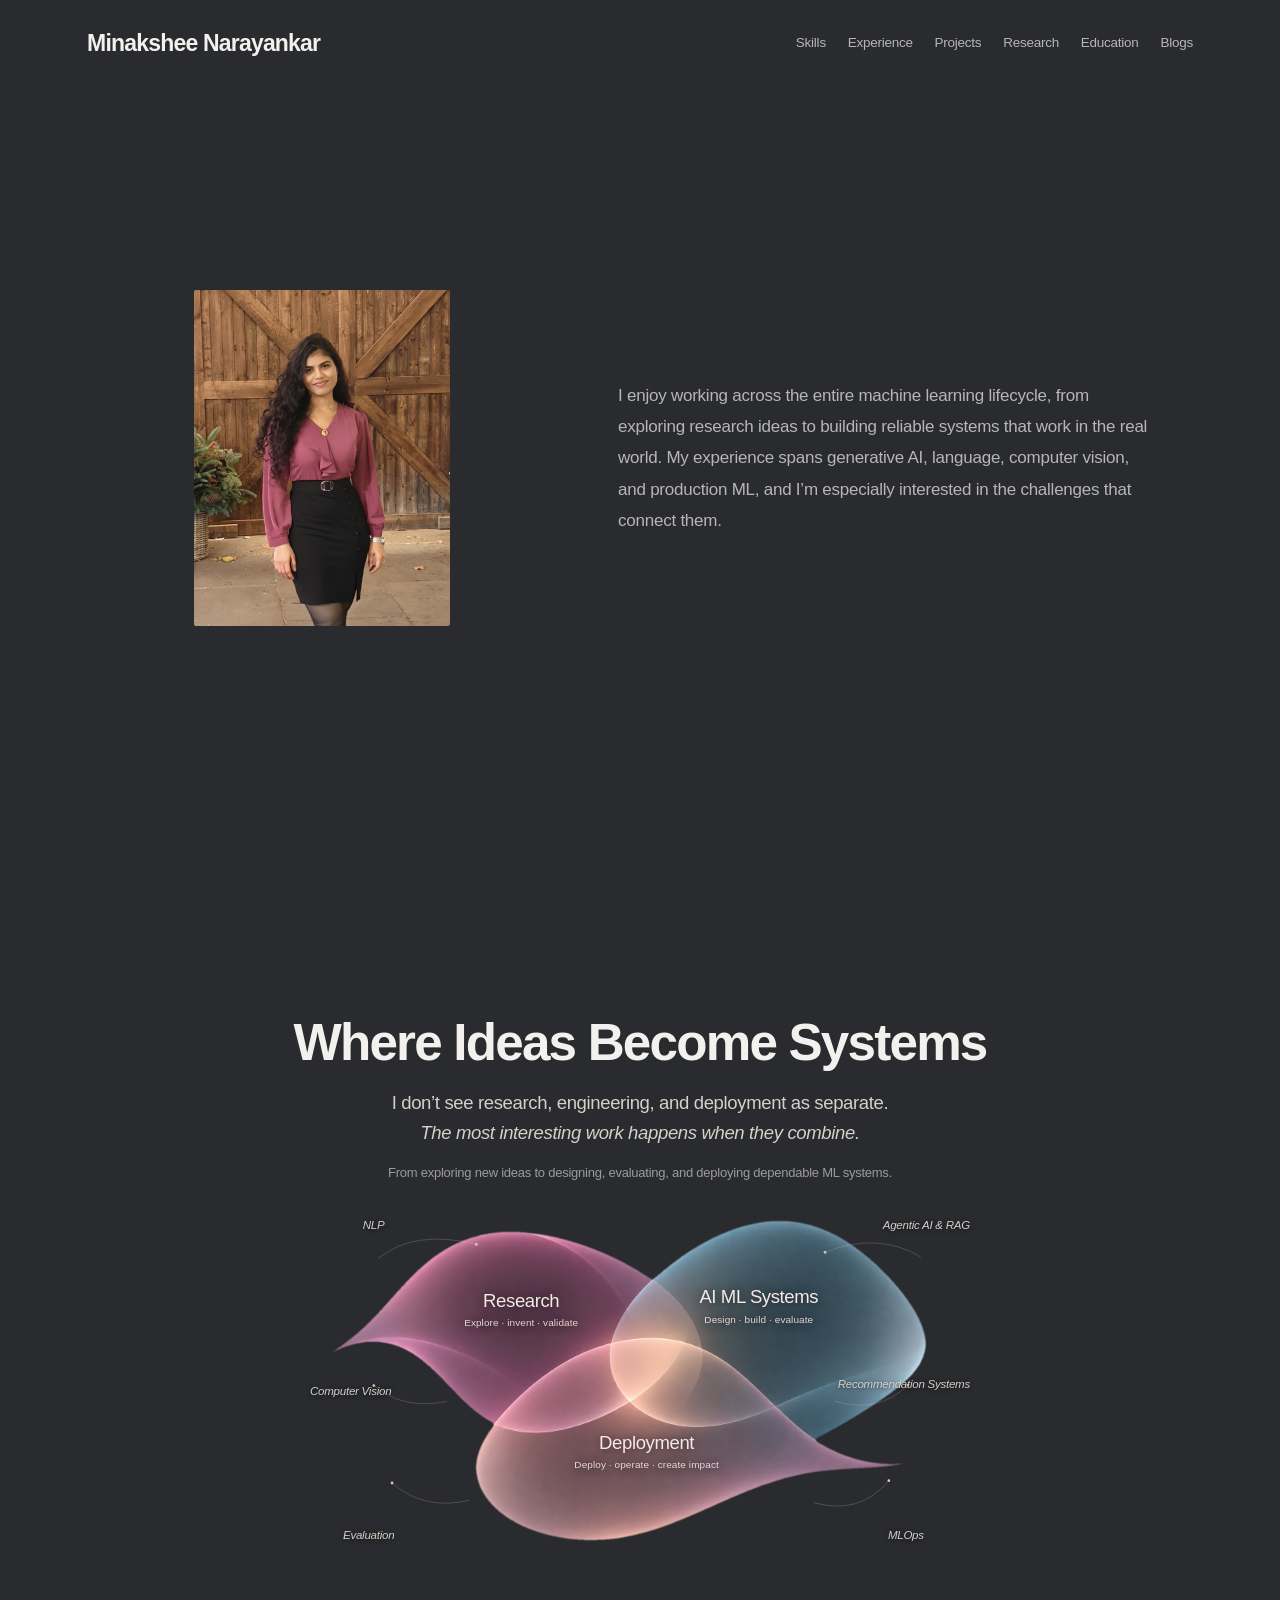
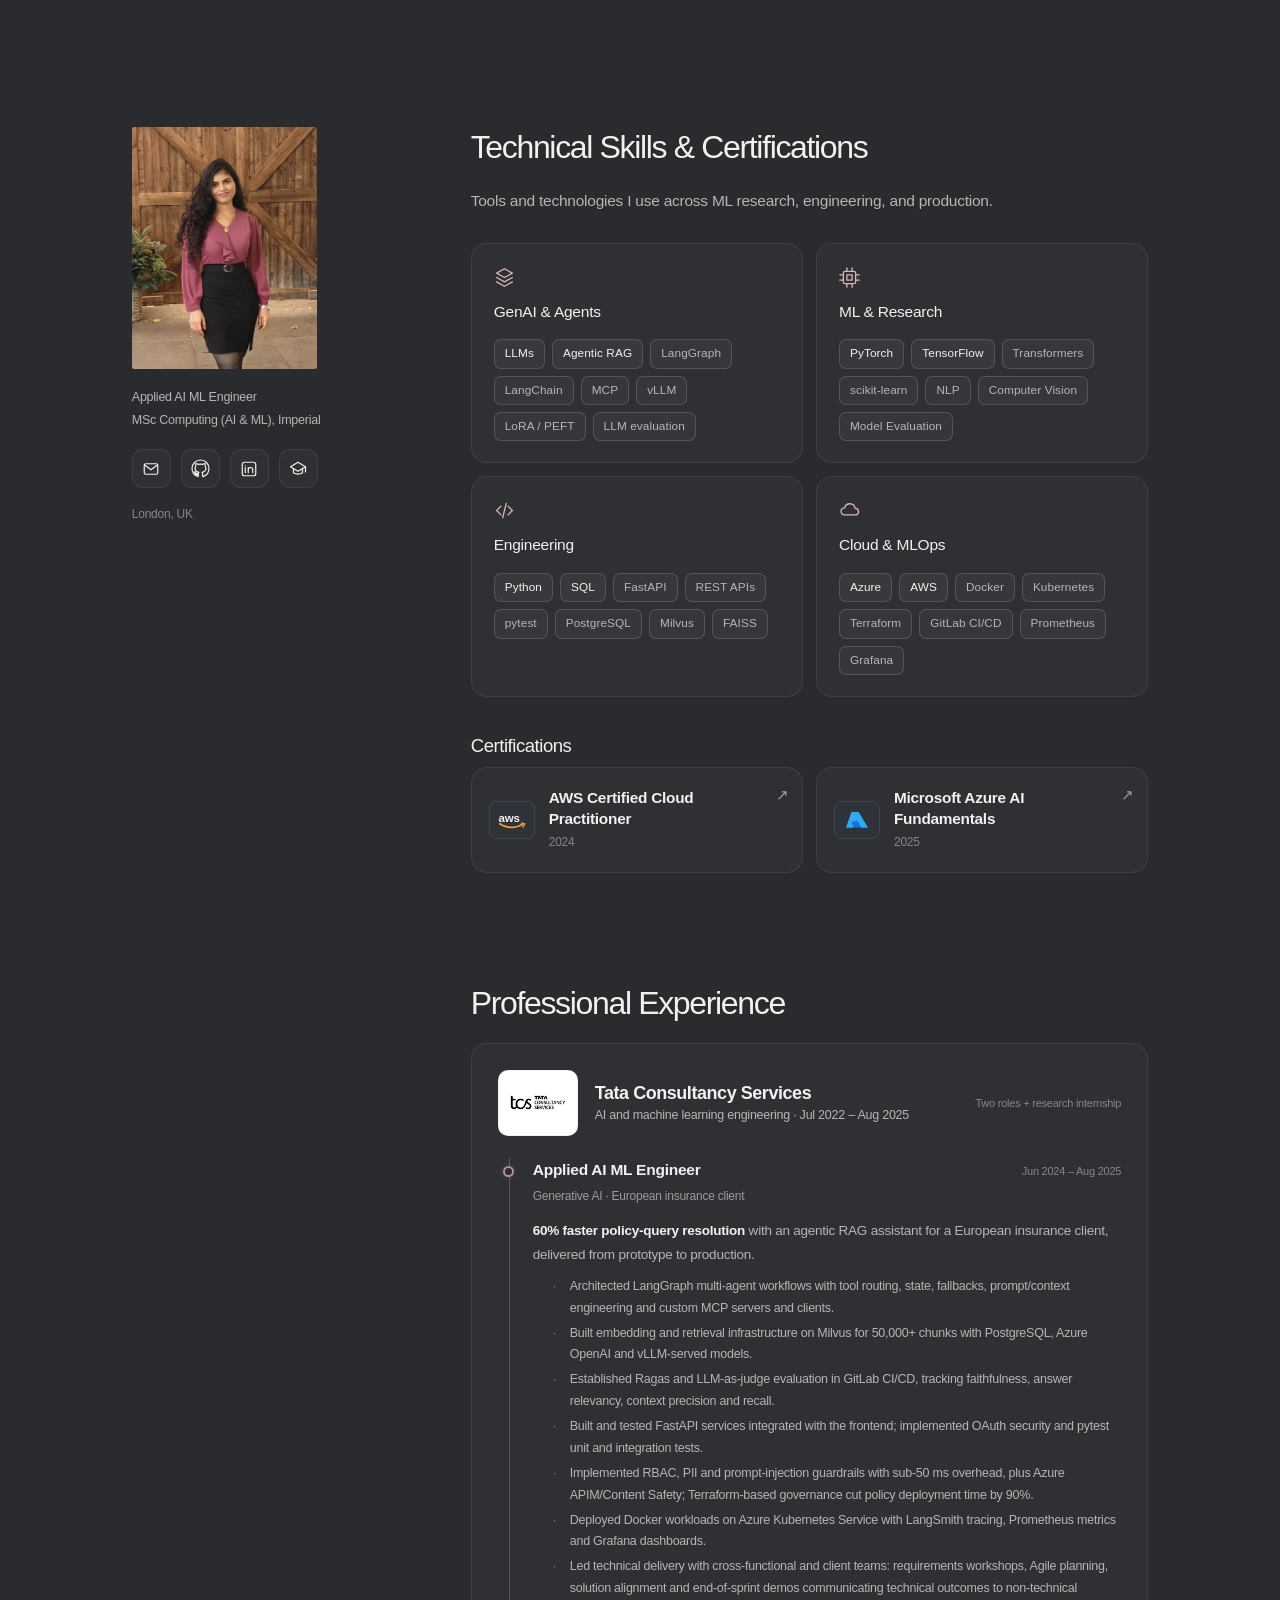
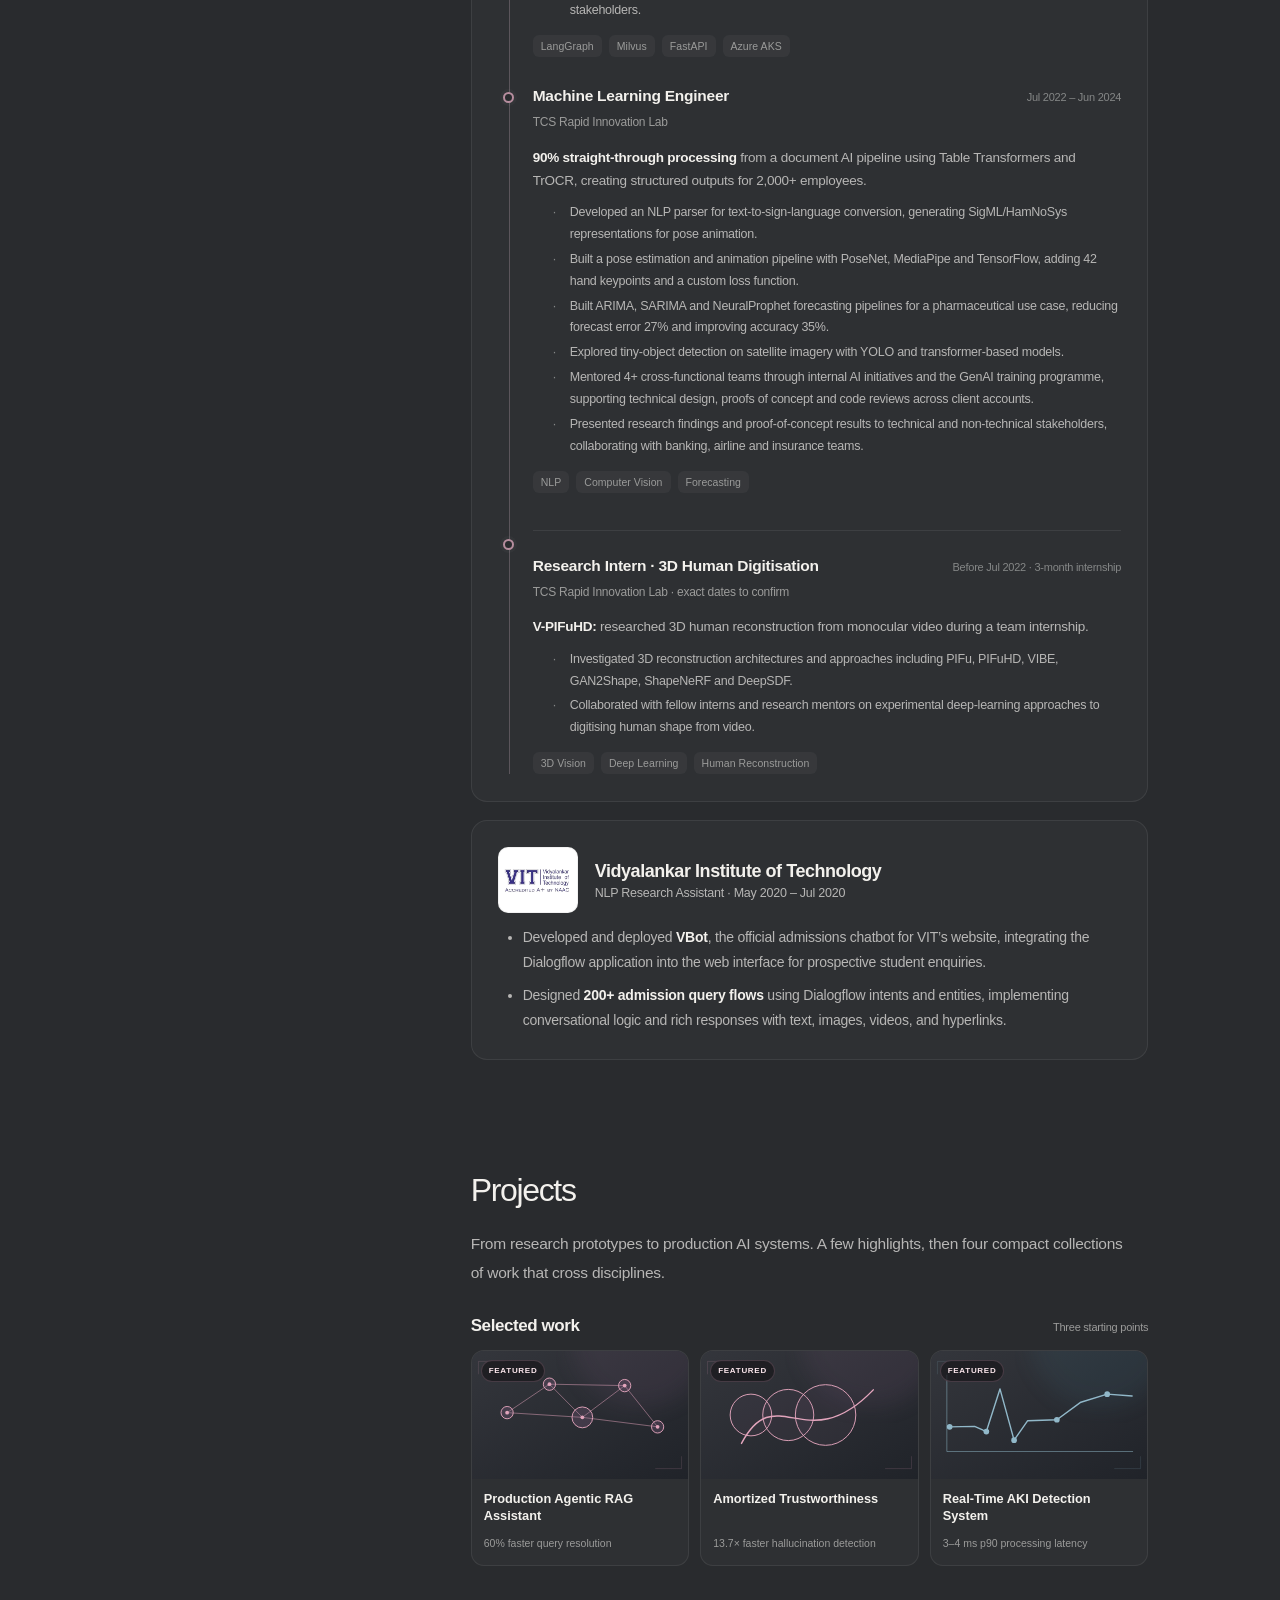
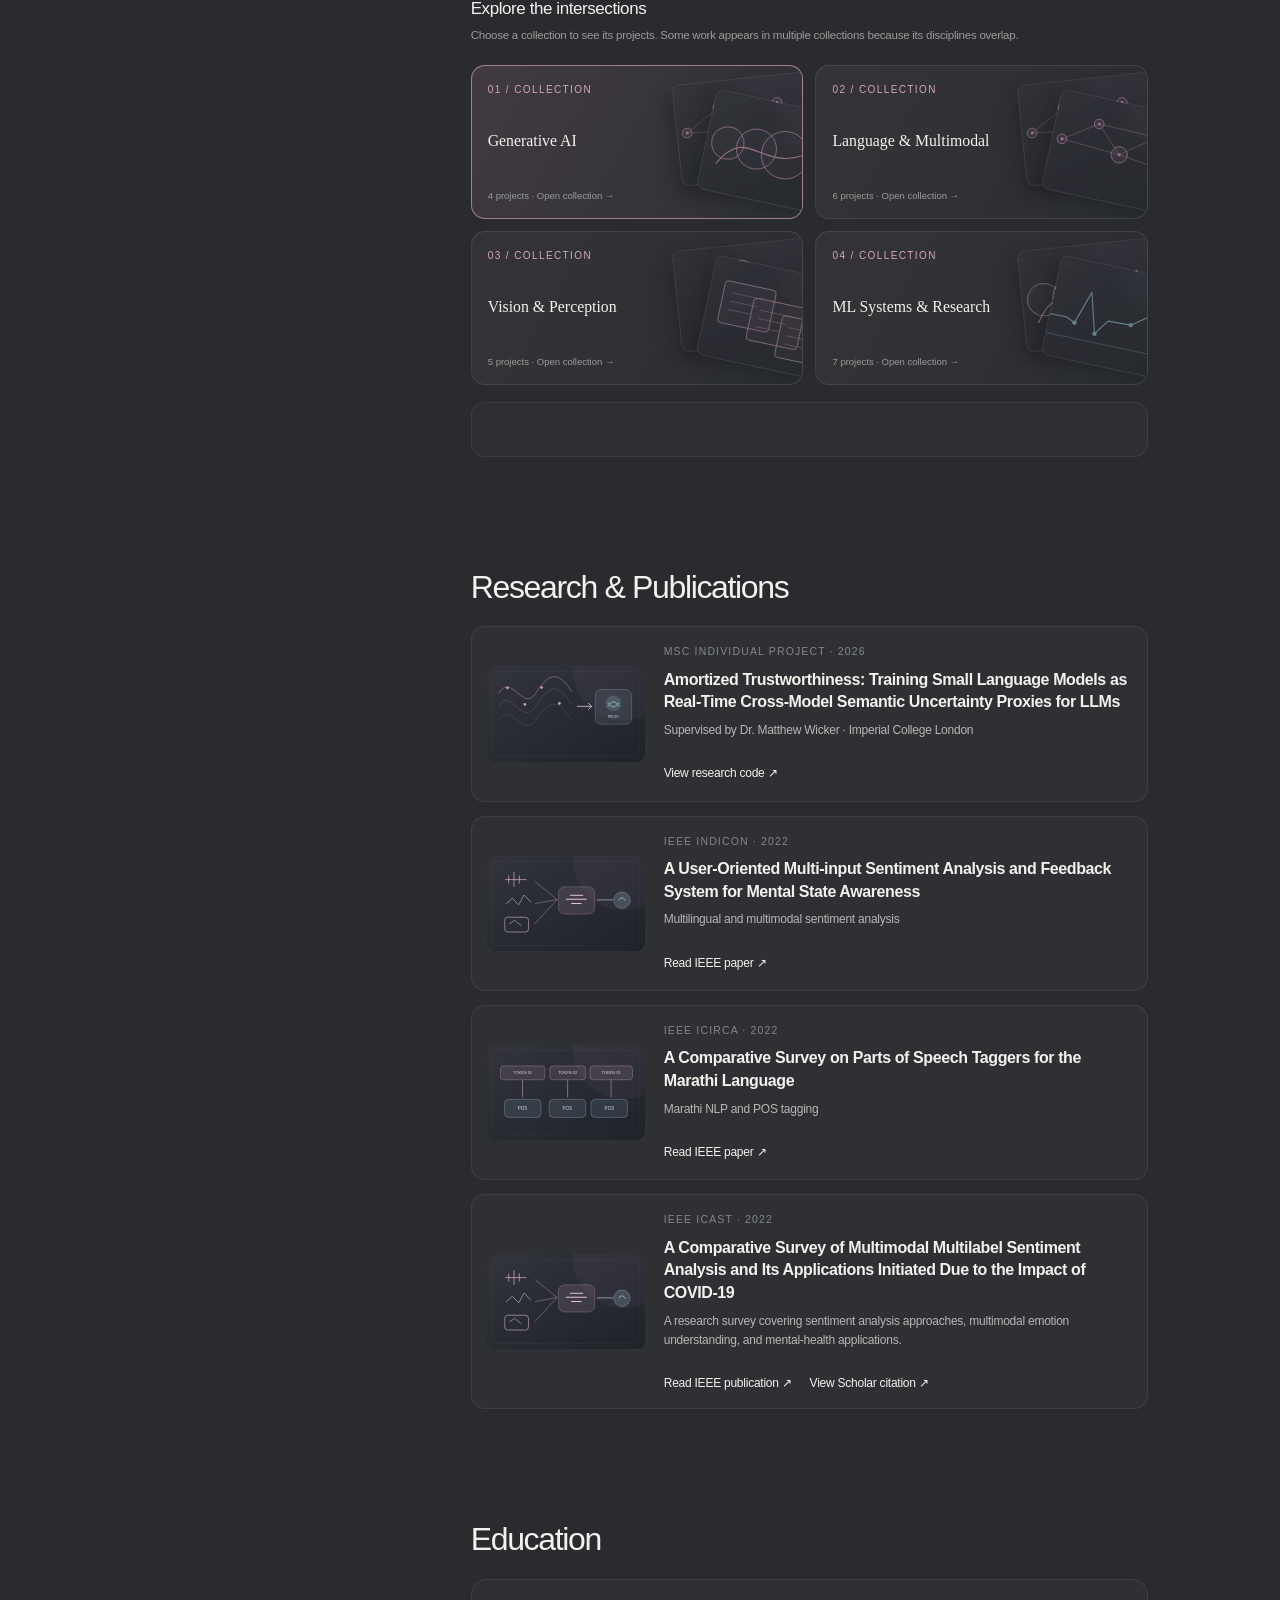
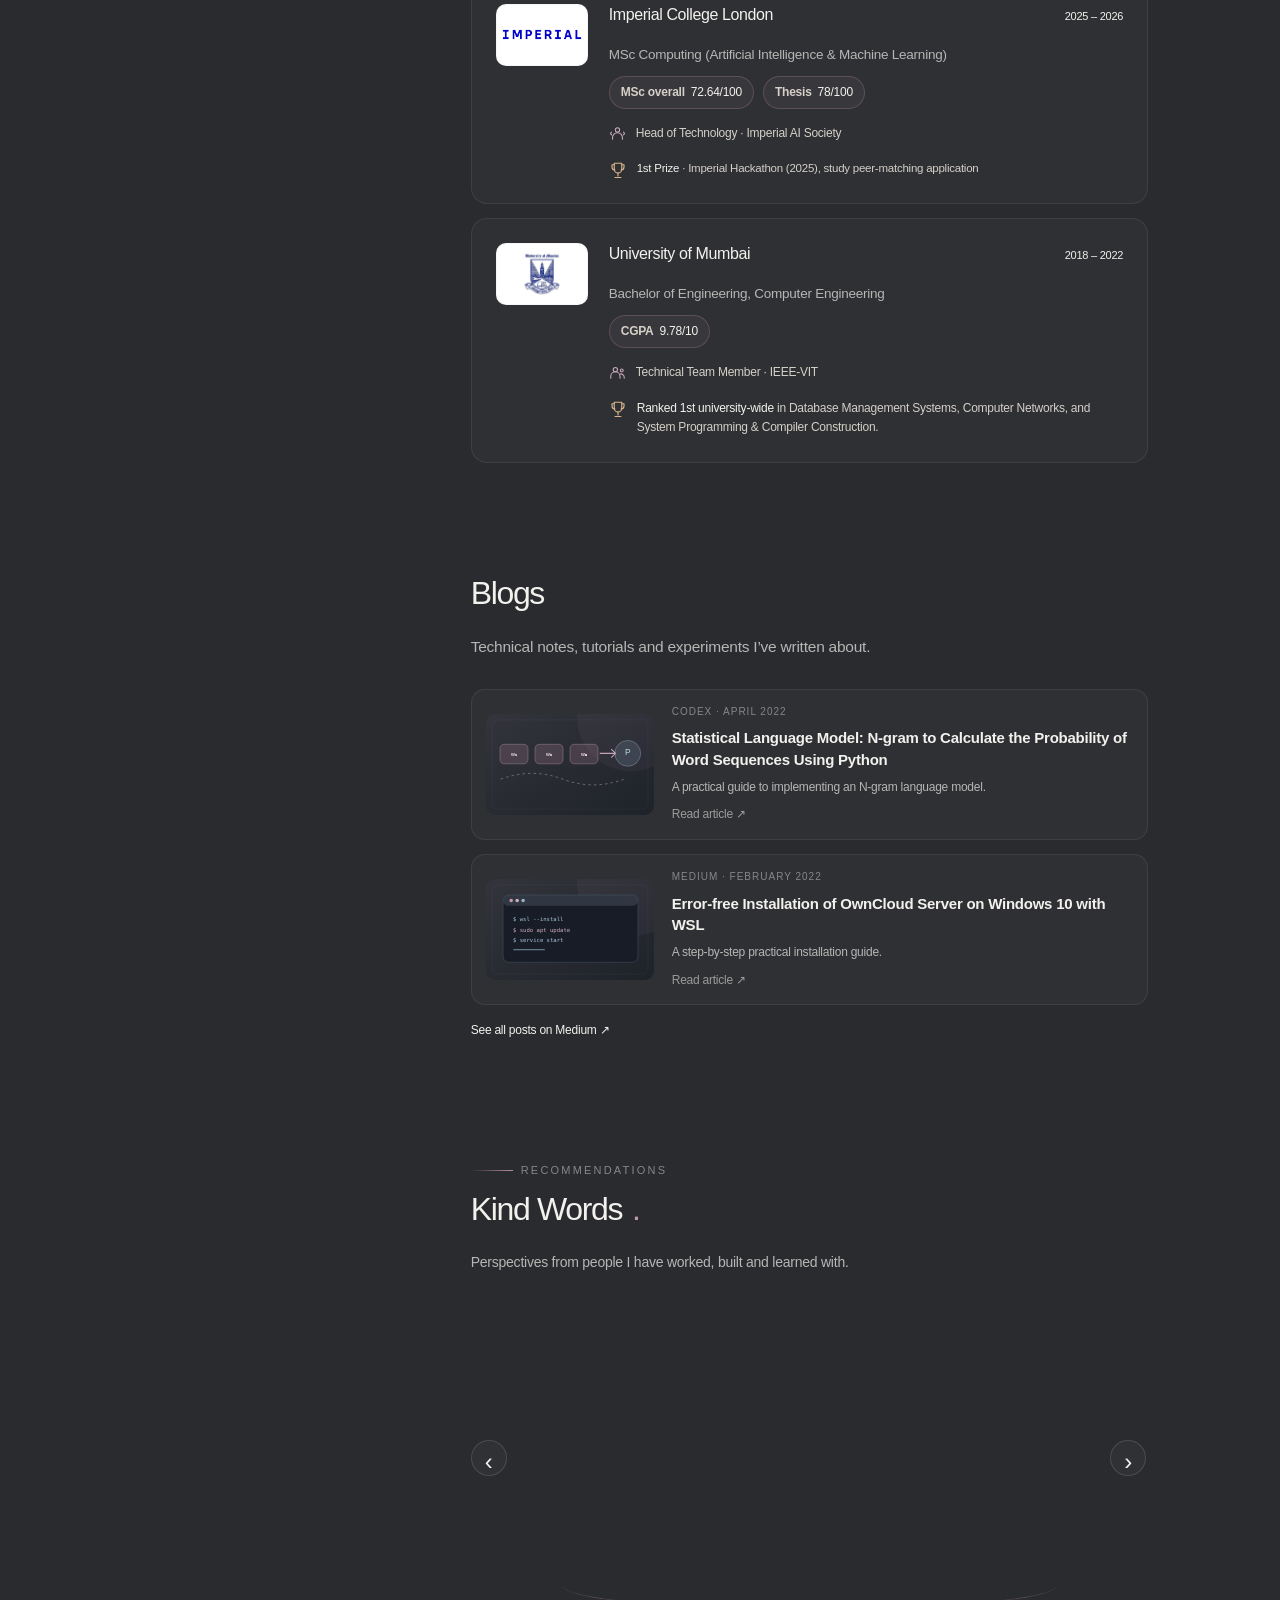
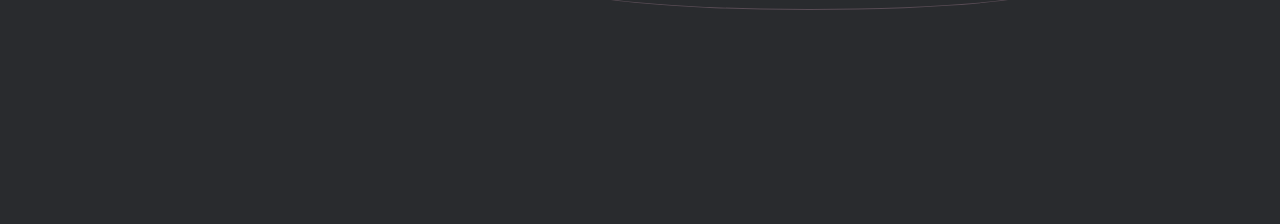
==== index.html @ 1e73a48c "Initial portfolio website" ====
<!DOCTYPE html>

<html lang="en"><head>
<meta charset="utf-8"/><meta content="width=device-width, initial-scale=1" name="viewport"/>
<meta content="#2b2d30" name="theme-color"/>
<title>Minakshee Narayankar | Applied AI ML Engineer</title>
<link rel="stylesheet" href="assets/css/styles.css"></head><body>
<header aria-label="Main navigation" class="site-header"><a aria-label="Minakshee Narayankar — go to home" class="site-brand" href="#home">Minakshee Narayankar</a><div class="nav-shell">
<nav aria-label="Portfolio sections" class="site-nav" id="site-nav"><a href="#skills">Skills</a><a href="#experience">Experience</a><a href="#projects">Projects</a><a href="#research">Research</a><a href="#education">Education</a><a href="#blogs">Blogs</a></nav>
<button aria-expanded="false" aria-label="Open navigation" class="mobile-menu" id="mobile-menu">Menu</button>
<!-- <button aria-label="Toggle light or dark mode" class="theme-button" id="theme-button" title="Toggle light or dark mode"><svg viewbox="0 0 24 24"><path d="M20.5 14.7A8.5 8.5 0 0 1 9.3 3.5 8.6 8.6 0 1 0 20.5 14.7Z"></path></svg></button> -->
</div></header>
<main>
<section aria-label="Introduction" class="hero container" id="home">
<div class="hero-photo-wrap"><img alt="Portrait of Minakshee Narayankar" class="hero-photo" height="1262" src="assets/images/minakshee-portrait-b82d7428.jpg" width="964"/></div>
<div class="hero-copy"><h1 class="sr-only">Introduction</h1><p class="intro">I enjoy working across the entire machine learning lifecycle, from exploring research ideas to building reliable systems that work in the real world. My experience spans generative AI, language, computer vision, and production ML, and I’m especially interested in the challenges that connect them.</p></div>
</section>
<section aria-labelledby="approach-title" class="approach approach-v11" id="approach">
<div class="approach-v11-intro">
<h2 id="approach-title">Where Ideas Become Systems</h2>
<p class="approach-v11-statement">I don’t see research, engineering, and deployment as separate.<br/> <em>The most interesting work happens when they combine.</em></p>
<p class="approach-v11-caption">From exploring new ideas to designing, evaluating, and deploying dependable ML systems.</p>
</div>
<div aria-label="Research, AI ML systems and deployment combine in my work" class="shape-stage" role="group">
<svg aria-hidden="true" class="arc-lines" preserveaspectratio="none" viewbox="0 0 1448 725" xmlns="http://www.w3.org/2000/svg">
<path d="M150 108 Q230 45 365 78"></path><circle cx="365" cy="78" r="3"></circle>
<path d="M1130 95 Q1245 50 1340 105"></path><circle cx="1130" cy="95" r="3"></circle>
<path d="M140 381 Q205 434 300 415"></path><circle cx="140" cy="381" r="3"></circle>
<path d="M1312 380 Q1245 443 1150 414"></path><circle cx="1312" cy="380" r="3"></circle>
<path d="M180 590 Q250 650 350 627"></path><circle cx="180" cy="590" r="3"></circle>
<path d="M1270 585 Q1206 660 1105 632"></path><circle cx="1270" cy="585" r="3"></circle>
</svg><img alt="Three translucent flowing forms, research, AI ML systems and deployment, joined at a softly luminous intersection." class="shape-only-art" decoding="async" loading="lazy" src="assets/images/overlapping-ai-graphic-64fa535c.png"/>
<div class="shape-label label-research"><strong>Research</strong><small>Explore · invent · validate</small></div>
<div class="shape-label label-ml"><strong>AI ML Systems</strong><small>Design · build · evaluate</small></div>
<div class="shape-label label-production"><strong>Deployment</strong><small>Deploy · operate · create impact</small></div>
<span class="shape-callout shape-genai">NLP</span><span class="shape-callout shape-rag">Agentic AI &amp; RAG</span>
<span class="shape-callout shape-nlp">Computer Vision</span><span class="shape-callout shape-eval">Recommendation Systems</span>
<span class="shape-callout shape-cv">Evaluation</span><span class="shape-callout shape-mlops">MLOps</span>
</div>
</section>
<div class="portfolio container">
<aside aria-label="Persistent profile" class="profile-column"><div class="profile">
<img alt="Portrait of Minakshee Narayankar" class="profile-photo" height="1262" src="assets/images/minakshee-portrait-b82d7428.jpg" width="964"/>
<p class="small-role">Applied AI ML Engineer<br/>MSc Computing (AI &amp; ML), Imperial</p>
<div aria-label="Email, GitHub, LinkedIn, Google Scholar" class="icon-rail social-links">
<a aria-label="Email" href="mailto:minakshee.narayankar2000@gmail.com" title="Email"><svg aria-hidden="true" fill="none" stroke="currentColor" stroke-linecap="round" stroke-linejoin="round" stroke-width="1.5" viewbox="0 0 24 24"><rect height="14" rx="2" width="18" x="3" y="5"></rect><path d="m4 7 8 6 8-6"></path></svg><span class="sr-only">Email</span></a>
<a aria-label="GitHub" href="https://github.com/Minakshee25" rel="noopener noreferrer" target="_blank" title="GitHub"><svg aria-hidden="true" viewBox="0 0 24 24" fill="currentColor" stroke="none" width="20" height="20"><path d="M12 .5C5.65.5.5 5.65.5 12c0 5.08 3.29 9.38 7.85 10.9.58.11.8-.25.8-.56v-2.08c-3.2.7-3.88-1.36-3.88-1.36-.52-1.31-1.28-1.66-1.28-1.66-1.05-.72.08-.7.08-.7 1.16.08 1.77 1.2 1.77 1.2 1.03 1.77 2.7 1.25 3.35.96.1-.75.4-1.25.73-1.54-2.56-.29-5.25-1.28-5.25-5.7 0-1.26.45-2.29 1.19-3.1-.12-.29-.52-1.47.11-3.06 0 0 .97-.31 3.17 1.18a11.1 11.1 0 0 1 5.77 0c2.2-1.49 3.17-1.18 3.17-1.18.63 1.59.23 2.77.11 3.06.74.81 1.19 1.84 1.19 3.1 0 4.43-2.7 5.41-5.28 5.7.41.35.78 1.04.78 2.1v3.17c0 .31.22.68.81.56A11.5 11.5 0 0 0 23.5 12C23.5 5.65 18.35.5 12 .5Z"/></svg><span class="sr-only">GitHub</span></a>
<a aria-label="LinkedIn" href="https://www.linkedin.com/in/minakshee-n/" rel="noopener noreferrer" target="_blank" title="LinkedIn"><svg aria-hidden="true" fill="none" stroke="currentColor" stroke-linecap="round" stroke-linejoin="round" stroke-width="1.5" viewbox="0 0 24 24"><rect height="18" rx="3" width="18" x="3" y="3"></rect><path d="M7 10v7M7 7.5h.01M11 17v-7m0 3a3 3 0 0 1 6 0v4"></path></svg><span class="sr-only">LinkedIn</span></a>
<a aria-label="Search Minakshee Narayankar on Google Scholar" href="https://scholar.google.com/scholar?q=Minakshee+Narayankar" rel="noopener noreferrer" target="_blank" title="Search publications on Google Scholar"><svg aria-hidden="true" fill="none" stroke="currentColor" stroke-linecap="round" stroke-linejoin="round" stroke-width="1.5" viewbox="0 0 24 24"><path d="m2 9 10-6 10 6-10 6-10-6Z"></path><path d="M6 12v5c3.2 2.3 8.8 2.3 12 0v-5M22 9v7"></path></svg><span class="sr-only">Google Scholar search</span></a></div>
<div class="profile-place">London, UK</div>
</div></aside>
<div class="content">
<section class="section" id="skills">
<h2>Technical Skills &amp; Certifications</h2>
<p class="section-lead">Tools and technologies I use across ML research, engineering, and production.</p>
<div class="skills-grid">
<article class="skill-card"><div class="skill-card-icon"><svg aria-hidden="true" fill="none" stroke="currentColor" stroke-linecap="round" stroke-linejoin="round" stroke-width="1.5" viewbox="0 0 24 24"><path d="m12 2 9 5-9 5-9-5 9-5ZM3 12l9 5 9-5M3 17l9 5 9-5"></path></svg></div><h3>GenAI &amp; Agents</h3><div aria-label="GenAI &amp; Agents technologies" class="skill-chips"><span class="skill-chip skill-chip-emph">LLMs</span><span class="skill-chip skill-chip-emph">Agentic RAG</span><span class="skill-chip">LangGraph</span><span class="skill-chip">LangChain</span><span class="skill-chip">MCP</span><span class="skill-chip">vLLM</span><span class="skill-chip">LoRA / PEFT</span><span class="skill-chip">LLM evaluation</span></div></article>
<article class="skill-card"><div class="skill-card-icon"><svg aria-hidden="true" fill="none" stroke="currentColor" stroke-linecap="round" stroke-linejoin="round" stroke-width="1.5" viewbox="0 0 24 24"><rect height="14" rx="2" width="14" x="5" y="5"></rect><path d="M9 9h6v6H9zM9 1v4m6-4v4M9 19v4m6-4v4M1 9h4m-4 6h4m14-6h4m-4 6h4"></path></svg></div><h3>ML &amp; Research</h3><div aria-label="ML &amp; Research technologies" class="skill-chips"><span class="skill-chip skill-chip-emph">PyTorch</span><span class="skill-chip skill-chip-emph">TensorFlow</span><span class="skill-chip">Transformers</span><span class="skill-chip">scikit-learn</span><span class="skill-chip">NLP</span><span class="skill-chip">Computer Vision</span><span class="skill-chip">Model Evaluation</span></div></article>
<article class="skill-card"><div class="skill-card-icon"><svg aria-hidden="true" fill="none" stroke="currentColor" stroke-linecap="round" stroke-linejoin="round" stroke-width="1.5" viewbox="0 0 24 24"><path d="m8 7-5 5 5 5m8-10 5 5-5 5M14 4l-4 16"></path></svg></div><h3>Engineering</h3><div aria-label="Engineering technologies" class="skill-chips"><span class="skill-chip skill-chip-emph">Python</span><span class="skill-chip skill-chip-emph">SQL</span><span class="skill-chip">FastAPI</span><span class="skill-chip">REST APIs</span><span class="skill-chip">pytest</span><span class="skill-chip">PostgreSQL</span><span class="skill-chip">Milvus</span><span class="skill-chip">FAISS</span></div></article>
<article class="skill-card"><div class="skill-card-icon"><svg aria-hidden="true" fill="none" stroke="currentColor" stroke-linecap="round" stroke-linejoin="round" stroke-width="1.5" viewbox="0 0 24 24"><path d="M20 17a4 4 0 0 0-1.7-7.6A6 6 0 0 0 6.5 9 4 4 0 0 0 6 17h14Z"></path></svg></div><h3>Cloud &amp; MLOps</h3><div aria-label="Cloud &amp; MLOps technologies" class="skill-chips"><span class="skill-chip skill-chip-emph">Azure</span><span class="skill-chip skill-chip-emph">AWS</span><span class="skill-chip">Docker</span><span class="skill-chip">Kubernetes</span><span class="skill-chip">Terraform</span><span class="skill-chip">GitLab CI/CD</span><span class="skill-chip">Prometheus</span><span class="skill-chip">Grafana</span></div></article>
</div>
<h3 class="subhead">Certifications</h3>
<div class="certificate-row"><a aria-label="AWS AWS Certified Cloud Practitioner 2024 — verified credential" class="certificate" href="https://www.credly.com/badges/af0f4124-05ce-4084-98b8-cb7102efcfb9/linked_in_profile" rel="noopener noreferrer" target="_blank"><span aria-label="AWS brand mark" class="cert-official-style aws" role="img"><svg aria-hidden="true" viewbox="0 0 80 50" xmlns="http://www.w3.org/2000/svg"><text fill="#f7f4ef" font-family="Arial" font-size="27" font-weight="750" x="8" y="29">aws</text><path d="M11 34 C30 47 54 43 66 34" fill="none" stroke="#ff9f28" stroke-linecap="round" stroke-width="4"></path><path d="M61 32 L70 34 L65 43" fill="none" stroke="#ff9f28" stroke-width="3"></path></svg></span><span><strong>AWS Certified Cloud Practitioner</strong><small>2024</small></span><span aria-hidden="true" class="outbound">↗</span></a><a aria-label="AZ Microsoft Azure AI Fundamentals 2025 — verified credential" class="certificate" href="https://learn.microsoft.com/en-us/users/minaksheenarayankar-4776/credentials/d2bfeb94cda91a33" rel="noopener noreferrer" target="_blank"><span aria-label="Microsoft Azure brand mark" class="cert-official-style azure" role="img"><svg aria-hidden="true" viewbox="0 0 80 50" xmlns="http://www.w3.org/2000/svg"><path d="M27 6 L44 6 L66 43 L49 43 L40 26 L31 43 L14 43 Z" fill="#31a9f4"></path><path d="M26 31 L40 26 L49 43 L34 43 Z" fill="#0a75d5"></path></svg></span><span><strong>Microsoft Azure AI Fundamentals</strong><small>2025</small></span><span aria-hidden="true" class="outbound">↗</span></a></div>
</section>
<section class="section" id="experience"><h2>Professional Experience</h2>
<div class="experience-stack v14-experience-stack">
<article class="experience-card tcs-combined">
<div class="company-header">
<div class="org-mark tcs-logo-tile company-logo"><img alt="Tata Consultancy Services logo" src="assets/images/tcs-logo-871bac57.png"/></div>
<div class="company-header-main"><h3>Tata Consultancy Services</h3><p>AI and machine learning engineering · Jul 2022 – Aug 2025</p></div>
<span class="company-context">Two roles + research internship</span>
</div>
<div class="role-timeline">
<div class="role-block">
<span aria-hidden="true" class="role-dot"></span>
<div class="role-details">
<div class="role-top"><h4>Applied AI ML Engineer</h4><span class="period">Jun 2024 – Aug 2025</span></div>
<p class="role-context">Generative AI · European insurance client</p>
<p class="role-highlight"><strong>60% faster policy-query resolution</strong> with an agentic RAG assistant for a European insurance client, delivered from prototype to production.</p>
<ul class="compact-list"><li>Architected LangGraph multi-agent workflows with tool routing, state, fallbacks, prompt/context engineering and custom MCP servers and clients.</li><li>Built embedding and retrieval infrastructure on Milvus for 50,000+ chunks with PostgreSQL, Azure OpenAI and vLLM-served models.</li><li>Established Ragas and LLM-as-judge evaluation in GitLab CI/CD, tracking faithfulness, answer relevancy, context precision and recall.</li><li>Built and tested FastAPI services integrated with the frontend; implemented OAuth security and pytest unit and integration tests.</li><li>Implemented RBAC, PII and prompt-injection guardrails with sub-50 ms overhead, plus Azure APIM/Content Safety; Terraform-based governance cut policy deployment time by 90%.</li><li>Deployed Docker workloads on Azure Kubernetes Service with LangSmith tracing, Prometheus metrics and Grafana dashboards.</li><li>Led technical delivery with cross-functional and client teams: requirements workshops, Agile planning, solution alignment and end-of-sprint demos communicating technical outcomes to non-technical stakeholders.</li></ul>
<div class="mini-tags"><span>LangGraph</span><span>Milvus</span><span>FastAPI</span><span>Azure AKS</span></div>
</div>
</div>
<div class="role-block">
<span aria-hidden="true" class="role-dot"></span>
<div class="role-details">
<div class="role-top"><h4>Machine Learning Engineer</h4><span class="period">Jul 2022 – Jun 2024</span></div>
<p class="role-context">TCS Rapid Innovation Lab</p>
<p class="role-highlight"><strong>90% straight-through processing</strong> from a document AI pipeline using Table Transformers and TrOCR, creating structured outputs for 2,000+ employees.</p>
<ul class="compact-list"><li>Developed an NLP parser for text-to-sign-language conversion, generating SigML/HamNoSys representations for pose animation.</li><li>Built a pose estimation and animation pipeline with PoseNet, MediaPipe and TensorFlow, adding 42 hand keypoints and a custom loss function.</li><li>Built ARIMA, SARIMA and NeuralProphet forecasting pipelines for a pharmaceutical use case, reducing forecast error 27% and improving accuracy 35%.</li><li>Explored tiny-object detection on satellite imagery with YOLO and transformer-based models.</li><li>Mentored 4+ cross-functional teams through internal AI initiatives and the GenAI training programme, supporting technical design, proofs of concept and code reviews across client accounts.</li><li>Presented research findings and proof-of-concept results to technical and non-technical stakeholders, collaborating with banking, airline and insurance teams.</li></ul>
<div class="mini-tags"><span>NLP</span><span>Computer Vision</span><span>Forecasting</span></div>
</div>
</div><div class="role-block role-internship"><span aria-hidden="true" class="role-dot"></span><div class="role-details"><div class="role-top"><h4>Research Intern · 3D Human Digitisation</h4><span class="period">Before Jul 2022 · 3-month internship</span></div><p class="role-context">TCS Rapid Innovation Lab · exact dates to confirm</p><p class="role-highlight"><strong>V-PIFuHD:</strong> researched 3D human reconstruction from monocular video during a team internship.</p><ul class="compact-list"><li>Investigated 3D reconstruction architectures and approaches including PIFu, PIFuHD, VIBE, GAN2Shape, ShapeNeRF and DeepSDF.</li><li>Collaborated with fellow interns and research mentors on experimental deep-learning approaches to digitising human shape from video.</li></ul><div class="mini-tags"><span>3D Vision</span><span>Deep Learning</span><span>Human Reconstruction</span></div></div></div>
</div>
</article>
<article class="experience-card vit-experience">
<div class="company-header"><div class="org-mark vit-logo-tile company-logo"><img alt="Vidyalankar Institute of Technology logo" src="assets/images/vit-logo-fcc9f47e.png"/></div><div class="company-header-main"><h3>Vidyalankar Institute of Technology</h3><p>NLP Research Assistant · May 2020 – Jul 2020</p></div></div>
<ul class="v32-vit-bullets">
<li>Developed and deployed <strong>VBot</strong>, the official admissions chatbot for VIT’s website, integrating the Dialogflow application into the web interface for prospective student enquiries.</li>
<li>Designed <strong>200+ admission query flows</strong> using Dialogflow intents and entities, implementing conversational logic and rich responses with text, images, videos, and hyperlinks.</li>
</ul></article>
</div></section>
<section class="section project-v17" id="projects"><h2>Projects</h2><p class="section-lead">From research prototypes to production AI systems. A few highlights, then four compact collections of work that cross disciplines.</p><div class="v17-kicker"><h3>Selected work</h3><span>Three starting points</span></div><div class="v17-feature-grid"><button aria-label="Read about Production Agentic RAG Assistant" class="v17-feature" data-project="0" type="button"><span class="v17-feature-img"><img alt="" loading="lazy" src="assets/images/image-f2436fdc.svg"/><span class="v17-badge">FEATURED</span></span><span class="v17-feature-name">Production Agentic RAG Assistant</span><span class="v17-feature-impact">60% faster query resolution</span></button><button aria-label="Read about Amortized Trustworthiness" class="v17-feature" data-project="1" type="button"><span class="v17-feature-img"><img alt="" loading="lazy" src="assets/images/image-5f5ebaa6.svg"/><span class="v17-badge">FEATURED</span></span><span class="v17-feature-name">Amortized Trustworthiness</span><span class="v17-feature-impact">13.7× faster hallucination detection</span></button><button aria-label="Read about Real-Time AKI Detection System" class="v17-feature" data-project="2" type="button"><span class="v17-feature-img"><img alt="" loading="lazy" src="assets/images/image-61d0e9d8.svg"/><span class="v17-badge">FEATURED</span></span><span class="v17-feature-name">Real-Time AKI Detection System</span><span class="v17-feature-impact">3–4 ms p90 processing latency</span></button></div><div class="v17-chapter-head"><h3>Explore the intersections</h3><p>Choose a collection to see its projects. Some work appears in multiple collections because its disciplines overlap.</p></div><div aria-label="Project collections" class="v17-shelf"><button aria-controls="v17-open-collection" aria-pressed="true" class="v17-shelf-button" data-collection="genai" type="button"><span class="v17-shelf-number">01 / COLLECTION</span><span aria-hidden="true" class="v17-shelf-peek"><img alt="" loading="lazy" src="assets/images/image-f2436fdc.svg"/><img alt="" loading="lazy" src="assets/images/image-5f5ebaa6.svg"/></span><span class="v17-shelf-title">Generative AI</span><span class="v17-shelf-count">4 projects · Open collection →</span></button><button aria-controls="v17-open-collection" aria-pressed="false" class="v17-shelf-button" data-collection="nlp" type="button"><span class="v17-shelf-number">02 / COLLECTION</span><span aria-hidden="true" class="v17-shelf-peek"><img alt="" loading="lazy" src="assets/images/image-f2436fdc.svg"/><img alt="" loading="lazy" src="assets/images/image-f2436fdc.svg"/></span><span class="v17-shelf-title">Language &amp; Multimodal</span><span class="v17-shelf-count">6 projects · Open collection →</span></button><button aria-controls="v17-open-collection" aria-pressed="false" class="v17-shelf-button" data-collection="vision" type="button"><span class="v17-shelf-number">03 / COLLECTION</span><span aria-hidden="true" class="v17-shelf-peek"><img alt="" loading="lazy" src="assets/images/image-a1dfcd36.svg"/><img alt="" loading="lazy" src="assets/images/image-9ca56694.svg"/></span><span class="v17-shelf-title">Vision &amp; Perception</span><span class="v17-shelf-count">5 projects · Open collection →</span></button><button aria-controls="v17-open-collection" aria-pressed="false" class="v17-shelf-button" data-collection="systems" type="button"><span class="v17-shelf-number">04 / COLLECTION</span><span aria-hidden="true" class="v17-shelf-peek"><img alt="" loading="lazy" src="assets/images/image-5f5ebaa6.svg"/><img alt="" loading="lazy" src="assets/images/image-61d0e9d8.svg"/></span><span class="v17-shelf-title">ML Systems &amp; Research</span><span class="v17-shelf-count">7 projects · Open collection →</span></button></div><div aria-live="polite" class="v17-open-collection" id="v17-open-collection"><div class="v17-open-head"><div><h4 id="v17-open-title"></h4><p id="v17-open-desc"></p></div><span id="v17-open-count"></span></div><div class="v17-open-grid" id="v17-open-grid"></div></div><p class="v17-library-note"></p></section><dialog aria-label="Project details" class="v17-modal" id="v17-project-dialog"><div class="v17-modal-top"><img alt="Illustrative project artwork" id="v17-modal-img"/><button aria-label="Close project details" class="v17-modal-close" id="v17-modal-close" type="button">×</button></div><div class="v17-modal-copy"><div class="v17-modal-meta" id="v17-modal-meta"></div><h3 id="v17-modal-title"></h3><p id="v17-modal-summary"></p><p class="v17-modal-impact" id="v17-modal-impact"></p><div class="v17-modal-tags" id="v17-modal-tags"></div><a class="v17-modal-link" id="v17-modal-link" rel="noopener noreferrer" target="_blank">View project ↗</a><p class="v17-modal-note" id="v17-modal-note"></p></div></dialog>
<section class="section" id="research"><h2>Research &amp; Publications</h2><div class="v18-paper-list"><article class="v18-paper"><img alt="Illustrative visual of Supervised by Dr. Matthew Wicker · Imperial College London" class="v18-paper-art" loading="lazy" src="assets/images/imperial-logo-ec9d9c62.svg"/><div class="v18-paper-body"><div class="pub-type">MSc individual project · 2026</div><h3>Amortized Trustworthiness: Training Small Language Models as Real-Time Cross-Model Semantic Uncertainty Proxies for LLMs</h3><p>Supervised by Dr. Matthew Wicker · Imperial College London</p><a class="pub-link" href="https://github.com/Minakshee25/amortized-trustworthiness" rel="noopener noreferrer" target="_blank">View research code ↗</a></div></article><article class="v18-paper"><img alt="Illustrative visual of Multilingual and multimodal sentiment analysis" class="v18-paper-art" loading="lazy" src="assets/images/research-multilingual-and-multimodal-sentiment-analysis-27cd038d.svg"/><div class="v18-paper-body"><div class="pub-type">IEEE INDICON · 2022</div><h3>A User-Oriented Multi-input Sentiment Analysis and Feedback System for Mental State Awareness</h3><p>Multilingual and multimodal sentiment analysis</p><a class="pub-link" href="https://ieeexplore.ieee.org/document/10039746" rel="noopener noreferrer" target="_blank">Read IEEE paper ↗</a></div></article><article class="v18-paper"><img alt="Illustrative visual of Marathi NLP and POS tagging" class="v18-paper-art" loading="lazy" src="assets/images/research-marathi-nlp-and-pos-tagging-bb16668f.svg"/><div class="v18-paper-body"><div class="pub-type">IEEE ICIRCA · 2022</div><h3>A Comparative Survey on Parts of Speech Taggers for the Marathi Language</h3><p>Marathi NLP and POS tagging</p><a class="pub-link" href="https://ieeexplore.ieee.org/document/9985567" rel="noopener noreferrer" target="_blank">Read IEEE paper ↗</a></div></article><article class="v18-paper"><img alt="Illustrative visual for the multimodal sentiment analysis survey" class="v18-paper-art" loading="lazy" src="assets/images/research-multilingual-and-multimodal-sentiment-analysis-27cd038d.svg"/><div class="v18-paper-body"><div class="pub-type">IEEE ICAST · 2022</div>
<h3>A Comparative Survey of Multimodal Multilabel Sentiment Analysis and Its Applications Initiated Due to the Impact of COVID-19</h3>
<p>A research survey covering sentiment analysis approaches, multimodal emotion understanding, and mental-health applications.</p>
<div class="v32-pub-links"><a class="pub-link" href="https://doi.org/10.1109/ICAST55766.2022.10039512" rel="noopener noreferrer" target="_blank">Read IEEE publication ↗</a>
<a class="pub-link" href="https://scholar.google.com/citations?view_op=view_citation&amp;hl=en&amp;user=1VegkmQAAAAJ&amp;citation_for_view=1VegkmQAAAAJ:9yKSN-GCB0IC" rel="noopener noreferrer" target="_blank">View Scholar citation ↗</a></div>
</div></article></div></section>
<section class="section" id="education"><h2>Education</h2>
<div class="education-stack">
<article class="education-card"><div aria-label="Imperial College London" class="org-mark uni-logo-tile imperial-logo-tile"><img alt="Imperial College London logo" src="assets/images/imperial-logo-ae0703ee.png"/></div><div><div class="education-top"><h3>Imperial College London</h3><span class="period">2025 – 2026</span></div><p>MSc Computing (Artificial Intelligence &amp; Machine Learning)</p><div class="imperial-scores"><span><b>MSc overall</b> 72.64/100</span><span><b>Thesis</b> 78/100</span></div><div class="education-role"><svg aria-hidden="true" viewbox="0 0 24 24"><circle cx="12" cy="7" r="3"></circle><path d="M5 20v-2a7 7 0 0 1 14 0v2M3.5 10l-1.5 2 1.5 2M20.5 10l1.5 2-1.5 2"></path></svg><span>Head of Technology · Imperial AI Society</span></div><div class="education-award"><svg aria-hidden="true" fill="none" stroke="currentColor" stroke-linecap="round" stroke-linejoin="round" stroke-width="1.5" viewbox="0 0 24 24"><path d="M7 3h10v8a5 5 0 0 1-10 0V3Z"></path><path d="M7 5H4v3a4 4 0 0 0 4 4M17 5h3v3a4 4 0 0 1-4 4M12 16v4M8 22h8"></path></svg> <span><strong>1st Prize</strong> · Imperial Hackathon (2025), study peer-matching application</span></div></div></article>
<article class="education-card"><div aria-label="University of Mumbai" class="org-mark uni-logo-tile mumbai-logo-tile"><img alt="University of Mumbai emblem" src="assets/images/university-of-mumbai-logo-c38af8a7.png"/></div><div><div class="education-top"><h3>University of Mumbai</h3><span class="period">2018 – 2022</span></div><p>Bachelor of Engineering, Computer Engineering</p><div class="imperial-scores"><span><b>CGPA</b> 9.78/10</span></div><div class="education-role"><svg aria-hidden="true" viewbox="0 0 24 24"><circle cx="9" cy="8" r="3"></circle><circle cx="18" cy="9" r="2"></circle><path d="M2.5 20v-2.5a6.5 6.5 0 0 1 13 0V20M16 14a5 5 0 0 1 5.5 5v1"></path></svg><span>Technical Team Member · IEEE-VIT</span></div><div class="education-award"><svg aria-hidden="true" fill="none" stroke="currentColor" stroke-linecap="round" stroke-linejoin="round" stroke-width="1.5" viewbox="0 0 24 24"><path d="M7 3h10v8a5 5 0 0 1-10 0V3Z"></path><path d="M7 5H4v3a4 4 0 0 0 4 4M17 5h3v3a4 4 0 0 1-4 4M12 16v4M8 22h8"></path></svg><span class="distinction-subjects"><strong>Ranked 1st university-wide</strong> in Database Management Systems, Computer Networks, and System Programming &amp; Compiler Construction.</span></div></div></article></div></section>
<section class="section" id="blogs"><h2>Blogs</h2><p class="section-lead">Technical notes, tutorials and experiments I’ve written about.</p><div class="v18-blog-grid"><a class="v18-blog" href="https://medium.com/codex/statistical-language-model-n-gram-to-calculate-the-probability-of-word-sequence-using-python-2e54a1084250" rel="noopener noreferrer" target="_blank"><img alt="Illustration of Statistical Language Model: N-gram to Calculate the Probability of Word Sequences Using Python" class="v18-blog-art" loading="lazy" src="assets/images/blog-statistical-language-model-n-gram-to-calculate-the-d45a5839.svg"/><span class="v18-blog-body"><span class="blog-date">CodeX · April 2022</span><strong>Statistical Language Model: N-gram to Calculate the Probability of Word Sequences Using Python</strong><span class="v18-blog-blurb">A practical guide to implementing an N-gram language model.</span><span class="v18-blog-open">Read article ↗</span></span></a><a class="v18-blog" href="https://medium.com/@minakshee.narayankar2000/error-free-installation-of-owncloud-server-on-windows-10-within-30-minutes-using-wsl-6450c38b1ae0" rel="noopener noreferrer" target="_blank"><img alt="Illustration of Error-free Installation of OwnCloud Server on Windows 10 with WSL" class="v18-blog-art" loading="lazy" src="assets/images/blog-error-free-installation-of-owncloud-server-on-wind-f2260f21.svg"/><span class="v18-blog-body"><span class="blog-date">Medium · February 2022</span><strong>Error-free Installation of OwnCloud Server on Windows 10 with WSL</strong><span class="v18-blog-blurb">A step-by-step practical installation guide.</span><span class="v18-blog-open">Read article ↗</span></span></a></div><a class="medium-link" href="https://medium.com/@minakshee.narayankar2000" rel="noopener noreferrer" target="_blank">See all posts on Medium ↗</a></section>
<section aria-labelledby="voices-title" class="section v26-lab v30-recommendations" id="recommendations">

<div class="v26-kicker">Recommendations</div>
<h2 id="voices-title">Kind Words<span class="v25-period">.</span></h2>
<p class="v26-intro">Perspectives from people I have worked, built and learned with.</p>
<div class="v26-options">
<article class="v26-study" data-glow="true" data-style="orbital">
<div class="v26-stage-shell"><button aria-label="Previous in orbital carousel" class="v26-arrow prev" type="button">‹</button><div class="v26-stage"><div class="v26-viewport"></div></div><button aria-label="Next in orbital carousel" class="v26-arrow next" type="button">›</button></div>
<div class="v26-mini-dots"></div>
</article>
</div>
</section>
<script id="explorer-data" type="application/json">[{"title": "Production Agentic RAG Assistant", "domain": "Generative AI · NLP · Production", "topics": ["GenAI", "NLP", "Systems"], "kind": "network", "meta": "Industry case study · 2024–2025", "impact": "60% faster query resolution", "tech": ["LangGraph", "Milvus", "FastAPI", "Azure"], "summary": "An insurance knowledge assistant combining agent workflows, retrieval, evaluation, guardrails and production deployment.", "featured": true, "link": null, "cover": "assets/images/image-f2436fdc.svg"}, {"title": "Amortized Trustworthiness", "domain": "ML Research · GenAI · Evaluation", "topics": ["Research", "GenAI", "Systems"], "kind": "orbit", "meta": "Imperial MSc research · 2026", "impact": "13.7× faster hallucination detection", "tech": ["PyTorch", "LoRA", "LLM Evaluation"], "summary": "Training small language models as real-time cross-model uncertainty proxies to detect hallucinations in larger LLMs.", "featured": true, "link": "https://github.com/Minakshee25/amortized-trustworthiness", "cover": "assets/images/image-5f5ebaa6.svg"}, {"title": "Real-Time AKI Detection System", "domain": "ML Systems · Healthcare · Deployment", "topics": ["Systems", "Research"], "kind": "pulse", "meta": "ML systems · 2026", "impact": "3–4 ms p90 processing latency", "tech": ["LightGBM", "Docker", "Azure AKS"], "summary": "A reliable streaming inference system for acute kidney injury alerts, with fault recovery and deployment on Azure Kubernetes Service.", "featured": true, "link": "https://github.com/Minakshee25/Real-Time-AKI-Detection-System", "cover": "assets/images/image-61d0e9d8.svg"}, {"title": "RAG Techniques Playground", "domain": "GenAI · NLP · Evaluation", "topics": ["GenAI", "NLP", "Research"], "kind": "retrieval", "meta": "Independent · 2025", "impact": "Compares RAG retrieval techniques", "tech": ["RAG", "Ragas", "Retrieval"], "summary": "Compared Simple RAG, query transformations, and re-ranking approaches, using Ragas to evaluate retrieval and answers.", "featured": false, "link": null, "cover": "assets/images/image-f2436fdc.svg"}, {"title": "Fine-Tuning SmolLM2-135M with LoRA", "domain": "GenAI · NLP · Research", "topics": ["GenAI", "NLP", "Research"], "kind": "layers", "meta": "Independent · 2025", "impact": "15% improvement (project-reported)", "tech": ["LoRA", "TRL", "SmolLM2"], "summary": "Fine-tuned a small language model on empathetic dialogue using LoRA adapters and evaluated sentiment-related responses.", "featured": false, "link": null, "cover": "assets/images/project-fine-tuning-smollm2-135m-with-lora-77f1bccd.svg"}, {"title": "Text-to-Sign-Language NLP Pipeline", "domain": "NLP · Computer Vision · Research", "topics": ["NLP", "Vision", "Research"], "kind": "hands", "meta": "TCS Rapid Innovation Lab", "impact": "Natural language to SigML/HamNoSys", "tech": ["NLP", "SigML", "HamNoSys"], "summary": "Converted natural-language input into SigML and HamNoSys representations for sign-language animation.", "featured": false, "link": null, "cover": "assets/images/image-a1dfcd36.svg"}, {"title": "Sentiment Analysis for Mental Health", "domain": "NLP · Computer Vision · Research", "topics": ["NLP", "Vision", "Research"], "kind": "sentiment", "meta": "University project", "impact": "Multilingual, multimodal emotion analysis", "tech": ["Django", "NLP", "Sentiment"], "summary": "Explored multilingual sentiment and facial-emotion analysis with a Django-backed interface.", "featured": false, "link": null, "cover": "assets/images/project-sentiment-analysis-for-mental-health-d23afbbd.svg"}, {"title": "Document AI for OCR & Table Extraction", "domain": "Computer Vision · NLP · Systems", "topics": ["Vision", "NLP", "Systems"], "kind": "document", "meta": "TCS Rapid Innovation Lab", "impact": "90% straight-through processing", "tech": ["TrOCR", "Table Transformers"], "summary": "Used TrOCR and Table Transformers to structure information from scanned documents and tables.", "featured": false, "link": null, "cover": "assets/images/image-9ca56694.svg"}, {"title": "Pose Estimation for Sign-Language Animation", "domain": "Computer Vision · NLP · Research", "topics": ["Vision", "NLP", "Research"], "kind": "pose", "meta": "TCS Rapid Innovation Lab", "impact": "Custom hand-keypoint modelling", "tech": ["MediaPipe", "TensorFlow"], "summary": "Worked with pose estimation and animation pipelines, including MediaPipe and specialised hand keypoints.", "featured": false, "link": null, "cover": "assets/images/image-a1dfcd36.svg"}, {"title": "Gesture-Controlled Gaming", "domain": "Computer Vision · Interaction", "topics": ["Vision"], "kind": "gesture", "meta": "University project", "impact": "Hands-free gameplay controls", "tech": ["OpenCV", "Python"], "summary": "Controlled gameplay using hand gestures and computer vision instead of a keyboard.", "featured": false, "link": null, "cover": "assets/images/project-gesture-controlled-gaming-db56224e.svg"}, {"title": "Tiny Object Detection in Satellite Images", "domain": "Computer Vision · Research", "topics": ["Vision", "Research"], "kind": "satellite", "meta": "TCS Rapid Innovation Lab", "impact": "Small-object detection proof of concept", "tech": ["YOLO", "Transformers"], "summary": "Explored object detection on satellite imagery using YOLO and transformer-based approaches.", "featured": false, "link": null, "cover": "assets/images/project-tiny-object-detection-in-satellite-images-ce4e29d0.svg"}, {"title": "Time-Series Forecasting", "domain": "ML Systems · Applied Research", "topics": ["Systems", "Research"], "kind": "chart", "meta": "Industry ML project", "impact": "27% lower forecast error", "tech": ["ARIMA", "SARIMA", "NeuralProphet"], "summary": "Built forecasting pipelines for a pharmaceutical use case using statistical and neural forecasting methods.", "featured": false, "link": null, "cover": "assets/images/project-time-series-forecasting-cccd6b07.svg"}, {"title": "Study Peer-Matching Application", "domain": "ML Systems · Recommendations", "topics": ["Systems", "Research"], "kind": "people", "meta": "Imperial Hackathon · 2025", "impact": "First-prize hackathon project", "tech": ["Recommendation Systems"], "summary": "Built a student study-partner matching application with a four-person team, winning first prize at an Imperial hackathon.", "featured": false, "link": null, "cover": "assets/images/project-study-peer-matching-application-44054341.svg"}, {"title": "V-library & Certificate Automation", "domain": "Software · Automation", "topics": ["Systems"], "kind": "books", "meta": "Earlier independent work", "impact": "Django library and certificate workflows", "tech": ["Django", "Python", "Automation"], "summary": "Created a Django library application and Python workflows to generate and email certificates automatically.", "featured": false, "link": null, "cover": "assets/images/project-v-library-certificate-automation-7f48d418.svg"}]</script>
<script id="v26-quotes" type="application/json">[{"quote":"Minakshee has excellent analytical and problem solving skills and never say never attitude.","author":"Tushar Thorat","relation":"Manager · TCS Rapid Innovation Lab","initials":"TT","photo":"assets/images/reviewer-tushar-thorat-9e84b7eb.jpg"},{"quote":"She had worked on many challenging problems across domains and technologies.","author":"Tushar Thorat","relation":"Manager · TCS Rapid Innovation Lab","initials":"TT","photo":"assets/images/reviewer-tushar-thorat-9e84b7eb.jpg"},{"quote":"her ownership mindset and dedication makes her someone you can always count on","author":"Tushar Thorat","relation":"Manager · TCS Rapid Innovation Lab","initials":"TT","photo":"assets/images/reviewer-tushar-thorat-9e84b7eb.jpg"},{"quote":"many a times I recall Minakshee came up with breakthroughs when all roads seemed closed.","author":"Tushar Thorat","relation":"Manager · TCS Rapid Innovation Lab","initials":"TT","photo":"assets/images/reviewer-tushar-thorat-9e84b7eb.jpg"},{"quote":"Minakshee is one of the highly skilled developers at TCS Rapid Labs.","author":"Blessin Varkey","relation":"Manager · TCS Rapid Innovation Lab","initials":"BV","photo":"assets/images/reviewer-blessin-varkey-71c26e9b.jpg"},{"quote":"She has a strong understanding of both traditional and Gen AI & DevOps.","author":"Blessin Varkey","relation":"Manager · TCS Rapid Innovation Lab","initials":"BV","photo":"assets/images/reviewer-blessin-varkey-71c26e9b.jpg"},{"quote":"Minakshee is an effective communicator and is able to explain complex concepts in a clear and concise manner.","author":"Blessin Varkey","relation":"Manager · TCS Rapid Innovation Lab","initials":"BV","photo":"assets/images/reviewer-blessin-varkey-71c26e9b.jpg"},{"quote":"She is also a team player and is always willing to help out her colleagues.","author":"Blessin Varkey","relation":"Manager · TCS Rapid Innovation Lab","initials":"BV","photo":"assets/images/reviewer-blessin-varkey-71c26e9b.jpg"},{"quote":"She is an excellent coder and a fast learner, quickly adapting to new technologies in the AI space.","author":"Ashish Jain","relation":"Teammate · TCS","initials":"AJ","photo":"assets/images/reviewer-ashish-jain-9851c1a4.jpg"},{"quote":"Her strength lies in her structured planning and efficient execution of AI/ML projects.","author":"Ashish Jain","relation":"Teammate · TCS","initials":"AJ","photo":"assets/images/reviewer-ashish-jain-9851c1a4.jpg"},{"quote":"What truly sets Minakshee apart is her ability to drive meaningful discussions in the meetings and keep the team's motivation high.","author":"Ashish Jain","relation":"Teammate · TCS","initials":"AJ","photo":"assets/images/reviewer-ashish-jain-9851c1a4.jpg"},{"quote":"She’s a fantastic communicator, delivering insightful presentations on emerging technologies and explaining complex concepts with clarity.","author":"Ashish Jain","relation":"Teammate · TCS","initials":"AJ","photo":"assets/images/reviewer-ashish-jain-9851c1a4.jpg"},{"quote":"Minakshee has been the smartest person in the crowd.","author":"Aradhana Rai","relation":"University classmate · IEEE teammate","initials":"AR","photo":"assets/images/reviewer-aradhana-rai-65f8135a.jpg"},{"quote":"The thing I appreciate the most about her is the dedication she puts into get things done.","author":"Aradhana Rai","relation":"University classmate · IEEE teammate","initials":"AR","photo":"assets/images/reviewer-aradhana-rai-65f8135a.jpg"},{"quote":"She displayed leadership skills, hardwork and excellent technical skills.","author":"Aradhana Rai","relation":"University classmate · IEEE teammate","initials":"AR","photo":"assets/images/reviewer-aradhana-rai-65f8135a.jpg"},{"quote":"Having Minakshee in the team will make the team 100x stronger because she brings a lot of things in the table.","author":"Aradhana Rai","relation":"University classmate · IEEE teammate","initials":"AR","photo":"assets/images/reviewer-aradhana-rai-65f8135a.jpg"}]</script>
</div></div></main><script src="assets/js/main.js"></script>
</body></html>
---- assets/css/styles.css ----
:root { color-scheme: dark; --bg:#292b2e; --fg:#f3f1ed; --muted:#b7b6b5; --secondary:#9b9b9a; --quiet:#858787; --subtle:#d5d0c8; }
:root[data-theme="light"]{color-scheme:light;--bg:#f2f0eb;--fg:#292a2b;--muted:#575958;--secondary:#646766;--quiet:#727574;--subtle:#424748}
*{box-sizing:border-box} html{scroll-behavior:smooth;scroll-padding-top:130px} body{margin:0;background:var(--bg);color:var(--fg);font-family:Inter,ui-sans-serif,-apple-system,BlinkMacSystemFont,'Segoe UI',Arial,sans-serif;letter-spacing:-.015em;line-height:1.65;transition:background .2s,color .2s} a{color:inherit;text-decoration:none}button{font:inherit;color:inherit;cursor:pointer}
.site-header{position:fixed;top:0;left:0;width:100%;z-index:20;pointer-events:none;padding:29px clamp(24px,6.8vw,104px) 16px;display:flex;justify-content:space-between;align-items:center;gap:25px;background:var(--bg);transition:background .2s}
.site-brand{font-size:23px;font-weight:560;letter-spacing:-.035em;white-space:nowrap;line-height:28px;pointer-events:auto;color:var(--fg)}.nav-shell{display:flex;align-items:center;justify-content:flex-end;gap:19px;pointer-events:auto}.site-nav{display:flex;align-items:center;gap:clamp(12px,1.7vw,25px)} .site-nav a{font-size:13px;line-height:26px;font-weight:440;color:var(--muted);transition:color .15s;white-space:nowrap}.site-nav a:hover,.site-nav a.active{color:var(--fg)}
.theme-button{border:0;background:none;display:flex;align-items:center;justify-content:center;width:26px;height:28px;padding:3px;margin-left:1px;color:var(--fg)}.theme-button svg{width:19px;height:19px;stroke:currentColor;fill:none;stroke-width:1.65;stroke-linecap:round;stroke-linejoin:round}
.mobile-menu{display:none;border:0;background:none;padding:0 3px;font-size:14px;color:var(--fg)}
.container{max-width:1170px;margin:0 auto;padding-left:clamp(32px,6vw,80px);padding-right:clamp(32px,6vw,80px)}
.hero{min-height:100svh;display:grid;grid-template-columns:minmax(265px,380px) minmax(360px,650px);gap:clamp(50px,8.3vw,125px);align-items:center;padding-top:100px;padding-bottom:84px}
.hero-photo-wrap{justify-self:center;width:clamp(225px,20vw,265px);line-height:0;flex:none}.hero-photo{width:100%;aspect-ratio:485 / 685;display:block;object-fit:cover;border-radius:2px}
.eyebrow{font-size:11px;text-transform:uppercase;letter-spacing:.19em;color:var(--muted);margin:0 0 21px}.hero h1{font-weight:500;font-size:clamp(38px,4.05vw,59px);letter-spacing:-.055em;line-height:1.15;margin:0 0 20px;max-width:630px}.hero .role{font-weight:450;color:var(--subtle);font-size:15px;line-height:1.7;margin:0 0 28px;max-width:580px}.hero .intro{font-size:17px;line-height:1.83;color:var(--muted);max-width:560px;margin:0}.scroll-cue{margin-top:42px;color:var(--quiet);font-size:11px;letter-spacing:.15em;text-transform:uppercase;display:flex;gap:13px;align-items:center}.scroll-cue .arrow{font-size:19px;font-weight:300}
.portfolio{display:grid;grid-template-columns:225px minmax(0,1fr);gap:clamp(65px,8.9vw,139px);align-items:stretch;padding-top:102px;padding-bottom:150px}
.profile-column{min-width:0}.profile{position:sticky;top:105px;align-self:start;max-width:225px;padding-bottom:12px}.profile-photo{display:block;width:185px;aspect-ratio:3/4;object-fit:cover;border-radius:2px;margin:0 0 23px}.profile h2{font-size:21px;font-weight:550;letter-spacing:-.035em;line-height:1.3;margin:0 0 9px}.profile .small-role{font-size:12.5px;line-height:1.75;color:var(--muted);margin:0 0 23px;max-width:215px}.social-links{display:flex;flex-wrap:wrap;gap:12px 18px;align-items:center;max-width:220px}.social-links a{font-size:12.5px;color:var(--fg);display:inline-flex;gap:6px;align-items:center}.social-links a:hover{color:var(--subtle)}.social-links svg{width:14px;height:14px;fill:none;stroke:currentColor;stroke-width:1.7;stroke-linecap:round;stroke-linejoin:round}.profile-place{font-size:12px;margin-top:25px;color:var(--quiet)}
.content{max-width:690px;min-width:0}.section{scroll-margin-top:125px;margin-bottom:132px}.section:last-child{margin-bottom:0}.section-index{font-size:11px;letter-spacing:.17em;text-transform:uppercase;color:var(--quiet);margin-bottom:14px}.section h2{margin:0 0 29px;font-size:clamp(27px,2.5vw,35px);line-height:1.3;letter-spacing:-.042em;font-weight:520}.section h3{font-size:18px;line-height:1.4;font-weight:520;letter-spacing:-.025em;margin:0 0 8px}.section p{color:var(--muted);font-size:14px;line-height:1.86;margin:0 0 20px}.section .section-lead{font-size:15.5px;max-width:660px;margin-bottom:36px}
.skill-list{display:flex;flex-direction:column;gap:23px;margin:0 0 47px}.skill-item{display:grid;grid-template-columns:156px 1fr;gap:14px;align-items:start}.skill-label{font-size:13px;color:var(--fg);font-weight:500}.skill-desc{font-size:13.5px;line-height:1.85;color:var(--muted)}.subhead{font-size:16px;font-weight:530;margin:0 0 15px;letter-spacing:-.025em}.credentials{display:flex;flex-direction:column;gap:10px}.credential{color:var(--muted);font-size:13.5px}.credential strong{color:var(--fg);font-weight:480}
.quiet-strong{color:var(--fg);font-weight:530}.entry{margin-bottom:50px}.entry:last-child{margin-bottom:0}.entry-top{display:flex;align-items:baseline;justify-content:space-between;gap:18px}.entry-top .period{font-size:12px;color:var(--quiet);flex-shrink:0}.entry-org{font-size:14px;color:var(--subtle);margin:2px 0 15px}.entry p{margin-bottom:11px}.compact-list{margin:0;padding:0;list-style:none}.compact-list li{color:var(--muted);font-size:13.5px;line-height:1.83;margin:0 0 11px;padding-left:17px;position:relative}.compact-list li:before{content:'·';position:absolute;left:0;color:var(--quiet)}
.work-label{font-size:12px;color:var(--quiet);letter-spacing:.07em;margin-bottom:22px}.project{margin:0 0 44px;padding:0}.project:last-child{margin-bottom:0}.project .meta{color:var(--quiet);font-size:12px;margin:0 0 12px}.project p{margin-bottom:12px}.metric{font-size:12px;color:var(--subtle);letter-spacing:.012em;margin-top:12px}.inline-tags{font-size:12px;color:var(--quiet);margin-top:14px}.research-list{display:flex;flex-direction:column;gap:27px}.research-item h3{font-size:15px;margin:0 0 8px}.research-item p{font-size:13px;margin:0}.academic{margin-bottom:33px}.academic:last-child{margin-bottom:0}.contact-links{display:flex;flex-direction:column;gap:14px;margin-top:25px}.contact-links a{font-size:14px;color:var(--fg);width:fit-content}.contact-links a:hover{text-decoration:underline;text-underline-offset:4px}footer{padding-top:65px;font-size:11px;color:var(--quiet)}
.preview-note{position:fixed;bottom:18px;right:23px;pointer-events:none;color:var(--quiet);font-size:10px;letter-spacing:.06em;z-index:30;opacity:.75}
@media (max-width:1120px){.site-brand{font-size:19px}.site-header{padding-left:28px;padding-right:28px}.site-nav{gap:14px}.site-nav a{font-size:12px}}
@media (max-width:970px){.hero{grid-template-columns:minmax(180px,290px) 1fr;gap:50px}.portfolio{grid-template-columns:190px 1fr;gap:60px}.profile-photo{width:160px}.skill-item{grid-template-columns:130px 1fr}.site-header{padding-right:33px}.site-nav{gap:17px}}
@media (max-width:850px){.site-header{padding:18px 22px 13px}.site-brand{font-size:17px}.mobile-menu{display:block}.nav-shell{position:relative;gap:15px}.site-nav{display:none;position:absolute;right:46px;top:43px;flex-direction:column;align-items:flex-start;min-width:170px;padding:17px 20px;background:var(--bg);gap:11px;border-radius:4px;box-shadow:0 10px 35px #0002}.site-nav.open{display:flex}.container{padding-left:27px;padding-right:27px}.hero{display:flex;flex-direction:column;align-items:flex-start;justify-content:center;gap:38px;padding-top:120px;padding-bottom:85px;min-height:100svh}.hero-photo-wrap{width:min(50vw,205px);margin:0}.hero h1{font-size:36px}.hero .intro{font-size:15px}.hero .role{font-size:14px}.scroll-cue{margin-top:32px}.portfolio{display:block;padding-top:55px;padding-bottom:90px}.profile{position:relative;top:auto;max-width:none;display:grid;grid-template-columns:102px 1fr;column-gap:22px;align-items:start;margin-bottom:65px}.profile-photo{grid-row:1 / span 4;width:102px;margin:0;align-self:start}.profile h2{font-size:19px;margin:0 0 5px}.profile .small-role{margin:0 0 12px}.social-links{gap:9px 15px}.profile-place{margin-top:7px}.section{margin-bottom:85px}.section h2{font-size:28px}.skill-item{display:block}.skill-label{display:block;margin-bottom:2px}.entry-top{display:block}.entry-top .period{display:block;margin-top:3px}.preview-note{display:none}}
@media (prefers-reduced-motion:reduce){html{scroll-behavior:auto}*{transition:none!important}}
.sr-only{position:absolute!important;width:1px;height:1px;padding:0;margin:-1px;overflow:hidden;clip:rect(0,0,0,0);white-space:nowrap;border:0}


/* V6 — translucent, interlocking forms, adapted from approved reference */
.approach{position:relative;min-height:100svh;display:flex;align-items:center;justify-content:center;padding:92px 0 38px;scroll-margin-top:84px;overflow:hidden;isolation:isolate}
.approach-shell{width:100%;max-width:1330px;margin:auto;padding:0 clamp(28px,4.5vw,60px)}
.approach-intro{position:relative;z-index:2;text-align:center;margin:0 auto 14px;max-width:920px}
.approach h2{font-family:Georgia,'Times New Roman',serif;font-size:clamp(42px,4.4vw,66px);line-height:1.12;letter-spacing:-.043em;font-weight:400;margin:0 0 11px;color:var(--fg)}
.approach-quote{font-family:Georgia,'Times New Roman',serif;font-weight:400;font-style:italic;letter-spacing:-.014em;font-size:clamp(18px,1.9vw,24px);line-height:1.37;color:var(--subtle);margin:0 auto 15px;max-width:860px}
.approach-ornament{width:30px;height:1px;background:#bb8e8c;opacity:.6;margin:0 auto 13px}
.approach-support{font-family:Georgia,'Times New Roman',serif;font-size:clamp(14px,1.15vw,17px);line-height:1.6;color:var(--secondary);margin:0 auto;max-width:730px}
.approach-figure{max-width:1060px;margin:-8px auto 0;position:relative}
.approach-art{width:100%;height:auto;display:block;overflow:visible}
.approach .form-title{font-family:Georgia,'Times New Roman',serif;font-weight:400;letter-spacing:-.035em;font-size:29px;text-anchor:middle;fill:#f2e8e1}
.approach .form-sub{font-family:Georgia,'Times New Roman',serif;font-size:17px;font-style:italic;text-anchor:middle;fill:#e4d7d1;fill-opacity:.76;letter-spacing:-.01em}
.approach .callout{font-family:Georgia,'Times New Roman',serif;font-size:19px;font-style:italic;fill:var(--subtle);letter-spacing:-.01em}
.approach .callout-curve{stroke:var(--subtle);stroke-opacity:.34;stroke-width:1;fill:none}
.approach .callout-point{fill:#d6bdba;opacity:.88}
.approach .mobile-visual{display:none}
:root[data-theme='light'] .approach .form-title{fill:#3c3439}
:root[data-theme='light'] .approach .form-sub{fill:#4c434a;fill-opacity:.92}
:root[data-theme='light'] .approach .callout-point{fill:#726267}
@media (max-width:800px){
 .approach{min-height:90svh;padding:108px 0 66px}
 .approach-shell{padding:0 24px}
 .approach h2{font-size:clamp(40px,9vw,56px)}
 .approach-quote{font-size:clamp(17px,3vw,21px);line-height:1.43}
 .approach-support{font-size:14px;max-width:530px}
 .approach-figure{display:none}
 .approach .mobile-visual{display:block;margin:20px auto 0;max-width:520px}
 .approach .mobile-visual svg{width:100%;height:auto;display:block;overflow:visible}
 .approach .mobile-visual .form-title{font-size:22px}
 .approach .mobile-visual .form-sub{font-size:12.5px}
 .approach .mobile-visual .callout{font-size:14px}
}
@media (max-width:430px){
 .approach{min-height:100svh;padding:105px 0 60px}
 .approach-quote{font-size:17px}
 .approach-support{font-size:13px}
 .approach .mobile-visual{margin-top:12px}
}
@media (prefers-reduced-motion: reduce){html{scroll-behavior:auto}}


/* V7 refinement: Version 5 typography and restrained copy */
.approach-intro{max-width:820px;margin-bottom:10px}
.approach-kicker{margin:0 0 11px;color:var(--quiet);font-size:10px;letter-spacing:.20em;text-transform:uppercase}
.approach h2{font-family:Inter,ui-sans-serif,-apple-system,BlinkMacSystemFont,'Segoe UI',Arial,sans-serif;font-size:clamp(36px,3.85vw,52px);font-weight:480;line-height:1.2;letter-spacing:-.055em;margin:0 0 15px}
.approach-quote{font-family:Inter,ui-sans-serif,-apple-system,BlinkMacSystemFont,'Segoe UI',Arial,sans-serif;font-size:clamp(17px,1.5vw,21px);line-height:1.58;font-style:normal;letter-spacing:-.025em;font-weight:400;color:var(--subtle);max-width:780px;margin:0 auto 9px}
.approach-quote em{font-family:Georgia,'Times New Roman',serif;font-weight:400;font-style:italic;letter-spacing:-.012em}
.approach-ornament{display:none}
.approach-support{font-family:Inter,ui-sans-serif,-apple-system,BlinkMacSystemFont,'Segoe UI',Arial,sans-serif;font-size:13px;line-height:1.75;letter-spacing:-.015em;color:var(--secondary);max-width:670px;margin:14px auto 0}
.approach .form-title{font-family:Inter,ui-sans-serif,-apple-system,BlinkMacSystemFont,'Segoe UI',Arial,sans-serif;font-size:25px;font-weight:490;letter-spacing:-.045em;fill:#f3eee8}
.approach .form-sub{font-family:Inter,ui-sans-serif,-apple-system,BlinkMacSystemFont,'Segoe UI',Arial,sans-serif;font-size:13px;font-style:normal;letter-spacing:-.015em;fill:#f0e9e4;fill-opacity:.75}
.approach .callout{font-family:Inter,ui-sans-serif,-apple-system,BlinkMacSystemFont,'Segoe UI',Arial,sans-serif;font-size:15px;font-style:normal;letter-spacing:-.016em}
.approach-figure{max-width:1060px;margin:-8px auto 0}
@media(max-width:800px){.approach h2{font-size:37px}.approach-quote{font-size:17px;line-height:1.58}.approach-support{font-size:12.5px}.approach .mobile-visual .form-title{font-size:20px}.approach .mobile-visual .form-sub{font-size:11.5px}.approach .mobile-visual .callout{font-size:12.7px}}

/* VERSION 9: all forms, labels, connectors and lighting are genuine, editable, resolution-independent SVG. */
.approach{background:transparent;isolation:isolate;min-height:100svh; padding-top:99px;padding-bottom:86px;overflow:hidden}
.approach-figure{max-width:1122px;margin:3px auto 0;background:none;}
.approach-mobile{display:none;}
.approach-art{width:100%;height:auto;display:block;overflow:visible;background:transparent}
.approach .flow-main{font-family:Georgia,'Times New Roman',serif;font-weight:400;font-size:32px;fill:#f5e9e6;letter-spacing:-.3px}
.approach .flow-sub{font-family:Georgia,'Times New Roman',serif;font-style:italic;font-size:18px;fill:#eee4e1;fill-opacity:.92}
.approach .flow-callouts path{fill:none;stroke:#e8d3d0;stroke-opacity:.32;stroke-width:1.1}
.approach .flow-callouts circle{fill:#f2d8d2;fill-opacity:.85}
.approach .flow-callouts text{font-family:Georgia,'Times New Roman',serif;font-style:italic;font-size:20px;fill:var(--subtle);letter-spacing:-.3px}
:root[data-theme='light'] .approach .flow-main{fill:#fff9f5}
:root[data-theme='light'] .approach .flow-sub{fill:#fffaf5}
:root[data-theme='light'] .approach .flow-callouts text{fill:var(--secondary)}
@media(max-width:850px){
 .approach{padding:94px 0 70px;min-height:88svh}
 .approach-figure{display:none}
 .approach-mobile{display:block;max-width:480px;margin:14px auto 0}
 .approach-mobile svg{display:block;width:100%;height:auto;overflow:visible;background:transparent}
 .flow-mobile-keywords{font-size:12px;line-height:1.85;text-align:center;color:var(--muted);max-width:345px;margin:0 auto}
 .flow-mobile-keywords span{margin:0 4px;color:var(--quiet)}
}

/* V10: approved transparent illustration, embedded directly (no background rectangle). */
.v10-visually-hidden{position:absolute!important;width:1px!important;height:1px!important;padding:0!important;margin:-1px!important;overflow:hidden!important;clip:rect(0,0,0,0)!important;white-space:nowrap!important;border:0!important}
.approach.approach-v10{background:transparent;position:relative;min-height:100vh;padding:82px 0 46px;display:flex;justify-content:center;align-items:center;overflow:visible;isolation:auto;scroll-margin-top:85px}
.approach-v10 .approach-image-shell{max-width:1190px;width:100%;padding:0 18px;margin:0 auto}
.approach-v10 .v10-full-art{display:block;width:100%;height:auto;max-height:none;object-fit:contain;background:transparent}
.approach-v10 .v10-mobile-version{display:none}
/* The artwork was drawn for the original charcoal theme. On light theme, preserve its contrast as a deliberate dark feature section. */
:root[data-theme="light"] .approach.approach-v10{background:#292b2e}
@media(max-width:760px){
 .approach.approach-v10{padding:103px 0 52px;min-height:0;align-items:flex-start;overflow:hidden}
 .approach-v10 .approach-image-shell{padding:0 8px}
 .approach-v10 .v10-full-art{display:none}
 .approach-v10 .v10-mobile-version{display:block;text-align:center;color:#f3eae5}
 .approach-v10 .v10-mobile-version h3{font:400 clamp(36px,9vw,48px)/1.15 Georgia,'Times New Roman',serif;letter-spacing:-.035em;margin:0 0 16px}
 .approach-v10 .v10-mobile-quote{font:italic 17px/1.5 Georgia,'Times New Roman',serif;margin:0 auto 14px;max-width:520px;color:#eee2da}
 .approach-v10 .v10-mobile-desc{font:400 13px/1.65 Georgia,'Times New Roman',serif;color:#c5bbb6;max-width:430px;margin:0 auto 6px}
 .approach-v10 .v10-mobile-art{display:block;width:100%;height:auto;background:transparent;margin:9px auto 0}
 .approach-v10 .v10-mobile-keywords{font:400 12px/1.7 Georgia,'Times New Roman',serif;max-width:450px;color:#c8bdb7;letter-spacing:.01em;margin:5px auto 0}
}


/* Portfolio version 11: focused visual refresh. Every section remains static and GitHub Pages-friendly. */
:root{--panel:rgba(255,255,255,.026);--panel-border:rgba(255,255,255,.075);--tag-bg:rgba(255,255,255,.045);--panel-hover:rgba(255,255,255,.038)}
:root[data-theme="light"]{--panel:rgba(35,38,40,.035);--panel-border:rgba(35,38,40,.09);--tag-bg:rgba(35,38,40,.055);--panel-hover:rgba(35,38,40,.045)}
.sr-only{position:absolute;clip-path:inset(50%);height:1px;width:1px;overflow:hidden;white-space:nowrap}
.section{margin-bottom:110px}.section h2{margin-bottom:18px}.section .section-lead{margin-bottom:27px}
.profile .small-role{margin:17px 0 16px}.profile .icon-rail{display:flex;flex-direction:column;align-items:flex-start;gap:9px}.profile .icon-rail a{width:37px;height:37px;display:grid;place-items:center;border:1px solid var(--panel-border);border-radius:11px;background:var(--panel);color:var(--fg)}.profile .icon-rail svg{height:18px;width:18px;fill:none;stroke:currentColor;stroke-width:1.6}
.profile-place{margin-top:17px}.profile-photo{margin-bottom:6px}
/* Editorial mid-section with live typographic overlays over the transparent original composition */
.approach.approach-v11{background:transparent;min-height:0;display:block;padding:115px 0 79px;overflow:hidden;position:relative}
.approach-v11-intro{max-width:880px;text-align:center;margin:0 auto;padding:0 24px}
.approach-v11-intro h2{font-family:Inter,ui-sans-serif,-apple-system,BlinkMacSystemFont,'Segoe UI',Arial,sans-serif;font-size:clamp(35px,4vw,54px);font-weight:490;letter-spacing:-.045em;line-height:1.1;margin:0 0 17px;color:var(--fg)}
.approach-v11-statement{font-size:clamp(16px,1.45vw,21px);line-height:1.58;color:var(--subtle);margin:0 auto 12px;letter-spacing:-.02em}
.approach-v11-statement em{font-family:Georgia,'Times New Roman',serif;font-style:italic;letter-spacing:0}
.approach-v11-caption{font-size:13px;line-height:1.8;color:var(--secondary);margin:14px auto 0;max-width:700px}
.shape-stage{position:relative;width:min(820px,94vw);aspect-ratio:1448 / 725;margin:31px auto 0}
.shape-only-art{display:block;width:100%;height:100%;object-fit:contain;pointer-events:none;user-select:none}
.shape-label{position:absolute;z-index:2;display:flex;flex-direction:column;align-items:center;text-align:center;transform:translate(-50%,-50%);font-family:Georgia,'Times New Roman',serif;color:#f5e9e5;text-shadow:0 1px 9px rgba(18,17,20,.6);width:35%}
.shape-label strong{font-size:clamp(18px,2vw,26px);font-weight:400;line-height:1.17}
.shape-label small{font-size:clamp(10px,1.05vw,13px);font-style:italic;color:rgba(250,235,231,.87);line-height:1.35;margin-top:5px}
.label-research{left:32%;top:30%}.label-ml{left:68%;top:30%}.label-production{left:51%;top:73%;width:46%}
.shape-callout{position:absolute;display:block;font:italic clamp(11px,1.17vw,16px)/1.3 Georgia,'Times New Roman',serif;color:var(--subtle);white-space:nowrap;text-shadow:0 1px 4px var(--bg)}
.shape-genai{left:4%;top:2%}.shape-rag{right:2%;top:2%}.shape-nlp{left:1%;top:51%}.shape-eval{right:0;top:51%}.shape-cv{left:1%;bottom:1%}.shape-mlops{right:7%;bottom:2%}
:root[data-theme="light"] .approach.approach-v11{background:#292b2e} :root[data-theme="light"] .approach-v11-intro h2{color:#f3eee8}:root[data-theme="light"] .approach-v11-statement{color:#e2d9d3}:root[data-theme="light"] .approach-v11-caption{color:#c3bdb9}
:root[data-theme="light"] .approach-v11 .shape-callout{color:#f0e6df;text-shadow:0 1px 4px #292b2e}
.skills-grid{display:grid;grid-template-columns:repeat(2,minmax(0,1fr));gap:13px;margin-bottom:36px}
.skill-card,.certificate,.experience-card,.project-card,.publication,.education-card,.blog-placeholder{background:var(--panel);border:1px solid var(--panel-border);border-radius:16px}
.skill-card{padding:23px 22px 21px;min-height:171px}
.skill-card-icon{display:flex;color:#d7b4bb;margin-bottom:13px}.skill-card-icon svg{width:21px;height:21px}
.skill-card h3{font-size:15.5px;letter-spacing:-.015em;margin-bottom:7px}.skill-card p{font-size:12.8px;line-height:1.75;margin:0;color:var(--muted)}
.certificate-row{display:grid;grid-template-columns:1fr 1fr;gap:13px}.certificate{padding:16px 17px;display:flex;gap:14px;align-items:center}.certificate-symbol{width:37px;min-width:37px;height:37px;border-radius:10px;background:rgba(216,166,99,.14);color:#efc893;display:grid;place-items:center;font-size:10px;font-weight:750}.certificate-symbol.ms-symbol{background:rgba(122,175,229,.12);color:#9bc7f1}.certificate strong{display:block;font-size:12.4px;font-weight:500;color:var(--fg);line-height:1.45}.certificate small{display:block;font-size:11px;color:var(--quiet);margin-top:4px}
.experience-stack{display:flex;flex-direction:column;gap:15px}
.experience-card{display:grid;grid-template-columns:57px minmax(0,1fr);gap:19px;padding:25px 24px}
.org-mark{width:54px;height:54px;border-radius:12px;border:1px solid var(--panel-border);display:flex;align-items:center;justify-content:center;flex-shrink:0}
.tcs-mark{font:bold italic 28px/1 Arial,sans-serif;letter-spacing:-.07em;color:#c4a6d4;background:rgba(145,122,188,.09)}
.experience-heading,.education-top{display:flex;justify-content:space-between;align-items:baseline;gap:14px;flex-wrap:wrap}.experience-heading h3{font-size:16px;margin:0}.experience-heading .period,.education-top .period{font-size:11px;white-space:nowrap}
.experience-body .entry-org{margin:4px 0 15px;font-size:12.7px;color:var(--subtle)}.experience-body .entry-org span{color:var(--muted)}
.experience-highlight{font-size:13.5px!important;line-height:1.7!important;margin-bottom:14px!important;color:var(--muted)!important}
.experience-highlight strong{font-size:15px;color:var(--fg);font-weight:550}
.experience-card .compact-list li{font-size:12.7px;line-height:1.7;margin-bottom:8px}.experience-card .compact-list{margin-bottom:19px}
.mini-tags{display:flex;flex-wrap:wrap;gap:7px}.mini-tags span{display:inline-flex;border-radius:6px;padding:4px 8px;background:var(--tag-bg);color:var(--secondary);font-size:10.5px;line-height:1.35;letter-spacing:.005em}
.project-stack{display:flex;flex-direction:column;gap:16px}.project-card{display:grid;grid-template-columns:42px minmax(0,1fr);gap:19px;padding:26px 26px 24px;position:relative;overflow:hidden}.project-card:before{content:'';position:absolute;top:0;left:0;bottom:0;width:2px;background:linear-gradient(#aa809b,#698693);opacity:.7}.project-number{font-size:17px;line-height:1.2;font-weight:430;color:#d9b6b8;font-variant-numeric:tabular-nums}.project-kind{font-size:10px;letter-spacing:.12em;text-transform:uppercase;color:var(--quiet);margin-bottom:8px}.project-card h3{font-size:18px;margin:0 0 12px}.project-card p{font-size:13.5px;line-height:1.75;margin-bottom:14px}.project-stat{font-size:12.7px;font-weight:530;color:var(--subtle);margin:0 0 15px}.project-stat span{font-weight:400;color:var(--secondary)}
.publication-stack,.education-stack{display:flex;flex-direction:column;gap:14px}.publication{display:grid;grid-template-columns:27px 1fr;gap:15px;padding:22px 24px}.publication-glyph{color:#d2aab8;margin-top:2px}.publication-glyph svg{width:21px;height:21px}.pub-type{font-size:10.5px;color:var(--quiet);letter-spacing:.11em;text-transform:uppercase;margin:1px 0 8px}.publication h3{font-size:14.5px;line-height:1.58;margin:0 0 7px}.publication p{font-size:12px;margin:0}
.education-card{display:grid;grid-template-columns:61px 1fr;gap:17px;padding:24px}.imperial-mark{font:600 9px/1.1 Arial,sans-serif;letter-spacing:-.02em;text-align:center;background:#172a68;color:#ffffff}.mumbai-mark{font:650 20px/1 Arial,sans-serif;background:rgba(214,164,113,.11);color:#d5bd98}.education-card h3{font-size:16px}.education-card p{font-size:13.5px;line-height:1.6;margin:10px 0 6px}.education-detail{font-size:12px;color:var(--muted);margin-bottom:9px}.education-award{display:flex;gap:9px;align-items:center;font-size:11.5px;line-height:1.5;color:var(--subtle);margin-top:15px}.education-award svg{height:18px;width:18px;flex-shrink:0;color:#d6b695}.education-award strong{font-weight:540;color:var(--fg)}
.blog-placeholder{display:flex;gap:16px;align-items:flex-start;padding:23px 25px}.blog-icon{color:#d2adb2}.blog-icon svg{height:22px;width:22px}.blog-placeholder h3{font-size:15px}.blog-placeholder p{font-size:13px;margin-bottom:0}
@media(max-width:920px){.shape-stage{width:min(780px,97vw)}.shape-callout{font-size:12px}.experience-heading .period{display:block}}
@media(max-width:760px){.approach.approach-v11{padding:96px 0 48px}.approach-v11-intro h2{font-size:38px}.approach-v11-statement{font-size:16px}.approach-v11-statement br{display:none}.approach-v11-caption{font-size:12px}.shape-stage{width:min(570px,100vw);margin:18px auto 0}.shape-label strong{font-size:clamp(12px,3.2vw,18px)}.shape-label small{font-size:clamp(7px,1.9vw,10px)}.shape-callout{font-size:clamp(8px,2vw,11px)}.skills-grid{grid-template-columns:1fr 1fr;gap:10px}.skill-card{padding:16px;min-height:0}.skill-card h3{font-size:14px}.skill-card p{font-size:12px}.experience-card,.project-card{padding:19px;gap:14px}.experience-card{grid-template-columns:42px 1fr}.org-mark{width:42px;height:42px}.certificate-row{grid-template-columns:1fr}.profile .icon-rail{flex-direction:row;align-items:center;gap:9px}}
@media(max-width:510px){.skills-grid{grid-template-columns:1fr}.shape-stage{width:102vw;margin-left:-1vw}.shape-callout{display:none}.shape-label strong{font-size:clamp(11px,4vw,16px)}.shape-label small{font-size:8px}.shape-label.label-production{width:47%}.experience-card,.education-card{grid-template-columns:1fr}.experience-card .org-mark,.education-card .org-mark{margin-bottom:1px}.project-card{grid-template-columns:28px 1fr;gap:11px}.project-card h3{font-size:16px}.publication{grid-template-columns:19px 1fr;padding:18px;gap:10px}.education-card{padding:19px}}

.preview-note{display:none!important}

/* Version 12 polish */
.hero-photo{width:100%;height:auto;aspect-ratio:auto!important;object-fit:contain!important;object-position:center center;}
.hero-photo-wrap{width:clamp(226px,20vw,270px)}
.profile-photo{width:185px;height:auto;aspect-ratio:auto!important;object-fit:contain!important}
.profile .icon-rail{display:flex;flex-direction:row;align-items:center;flex-wrap:nowrap;gap:10px}
.profile .icon-rail a{width:39px;height:39px;border-radius:11px;transition:color .2s ease,border-color .2s ease,background .2s ease,transform .2s ease}
.profile .icon-rail a:hover,.profile .icon-rail a:focus-visible{color:var(--fg);background:var(--panel-hover);border-color:rgba(204,157,175,.44);transform:translateY(-2px)}
#approach{scroll-margin-top:105px}
.arc-lines{position:absolute;inset:0;width:100%;height:100%;pointer-events:none;z-index:1;overflow:visible}
.arc-lines path{fill:none;stroke:rgba(217,188,186,.42);stroke-width:1.2}
.arc-lines circle{fill:#e1c5bb;stroke:none}
.shape-only-art{position:relative;z-index:0}
.shape-label{z-index:3}.shape-callout{z-index:3}
.label-ml{left:68%;top:29%}
.label-production{left:51%;top:72%}
.shape-label strong{font-size:clamp(19px,2vw,26px)}
.shape-label small{white-space:nowrap;max-width:none;font-size:clamp(10px,1vw,12px)}
.section h2{margin-top:0}
.section .section-lead{margin-top:0}
.tcs-logo-tile{width:94px;height:66px;min-width:94px;background:#fff;padding:5px;border-radius:9px;display:flex;align-items:center;justify-content:center;border:0;overflow:hidden}
.tcs-logo-tile img{display:block;width:100%;height:auto;max-height:100%;object-fit:contain}
.experience-card{grid-template-columns:94px minmax(0,1fr);gap:18px}
.certificate{position:relative;padding-right:31px;text-decoration:none;cursor:pointer}
.certificate .outbound{position:absolute;right:13px;top:15px;color:var(--secondary);font-size:15px}
.project-github,.pub-link,.medium-link{display:inline-flex;align-items:center;gap:8px;color:var(--fg);font-size:12px;line-height:1.5;margin-top:14px;text-decoration:none;border-bottom:1px solid transparent;transition:border-color .2s,color .2s}
.project-github:hover,.pub-link:hover,.medium-link:hover{border-bottom-color:currentColor}
.private-case-note{font-size:11.5px!important;color:var(--quiet)!important;margin:14px 0 0!important}
.academic-distinction{margin-top:18px;padding:14px 16px;border-radius:12px;background:rgba(206,160,124,.09);border:1px solid rgba(206,160,124,.18);display:grid;gap:5px;line-height:1.65;font-size:12px;color:var(--subtle)}
.academic-distinction strong{color:#e2c3a4;font-weight:600;letter-spacing:.01em}
.blog-list{display:grid;gap:14px}.blog-entry{display:grid;grid-template-columns:35px minmax(0,1fr) 20px;gap:17px;background:var(--panel);border:1px solid var(--panel-border);border-radius:16px;padding:20px 22px;align-items:start}
.blog-entry-mark{width:35px;height:35px;border:1px solid var(--panel-border);background:rgba(255,255,255,.04);border-radius:8px;display:grid;place-items:center;font:700 20px/1 Georgia,serif;color:var(--fg)}
.blog-entry h3{font-size:15px;margin:6px 0 6px;line-height:1.5}.blog-entry p{font-size:12.4px;margin:0;color:var(--secondary);line-height:1.6}.blog-date{font-size:10px;color:var(--quiet);text-transform:uppercase;letter-spacing:.1em}.blog-entry .outbound{font-size:16px;color:var(--secondary)}
.medium-link{margin-top:16px}
.skill-card,.certificate,.experience-card,.project-card,.publication,.education-card,.blog-entry{transition:transform .22s ease,border-color .22s ease,background-color .22s ease,box-shadow .22s ease}
.skill-card:hover,.certificate:hover,.experience-card:hover,.project-card:hover,.publication:hover,.education-card:hover,.blog-entry:hover,
.skill-card:focus-within,.certificate:focus-visible,.experience-card:focus-within,.project-card:focus-within,.publication:focus-within,.education-card:focus-within,.blog-entry:focus-visible{transform:translateY(-2px);background:var(--panel-hover);border-color:rgba(201,151,172,.34);box-shadow:0 3px 22px rgba(196,136,168,.075)}
:root[data-theme="light"] .academic-distinction strong{color:#815d39}
:root[data-theme="light"] .arc-lines path{stroke:rgba(217,188,186,.42)}
@media(max-width:760px){.profile .icon-rail{flex-direction:row;flex-wrap:nowrap;gap:9px}.tcs-logo-tile{width:70px;height:51px;min-width:70px}.experience-card{grid-template-columns:70px minmax(0,1fr)}.shape-label small{white-space:normal}.shape-label strong{font-size:clamp(13px,3.1vw,18px)}.arc-lines{display:none}}
@media(max-width:510px){.experience-card{grid-template-columns:1fr}.hero-photo-wrap{max-width:280px}.shape-label strong{font-size:clamp(10px,3.4vw,15px)}.shape-label small{font-size:8px}.blog-entry{padding:17px 14px;gap:10px;grid-template-columns:26px 1fr 15px}.blog-entry-mark{width:26px;height:26px;font-size:16px}.blog-entry h3{font-size:14px}.profile .icon-rail a{width:38px;height:38px}}
@media(prefers-reduced-motion:reduce){.skill-card,.certificate,.experience-card,.project-card,.publication,.education-card,.blog-entry,.profile .icon-rail a{transition:none!important;transform:none!important}}

.profile .small-role{line-height:1.8;margin-bottom:18px}
.profile .small-role br{display:block}
a:focus-visible,button:focus-visible{outline:2px solid rgba(212,170,188,.75);outline-offset:4px}

/* Version 13: source-level artwork repair, lightweight distinction and recommendations. */
.shape-stage{aspect-ratio:1752 / 897}
.shape-only-art{background:transparent;filter:none}
.education-role{display:flex;align-items:flex-start;gap:10px;margin-top:12px;font-size:12px;line-height:1.6;color:var(--subtle)}
.education-role svg{width:17px;height:17px;flex-shrink:0;color:#cba9bd;stroke:currentColor;fill:none;stroke-width:1.5;stroke-linecap:round;stroke-linejoin:round;margin-top:1px}
.education-award{align-items:flex-start;margin-top:16px;gap:10px}
.education-award svg{height:18px;width:18px;color:#d8b68d;margin-top:1px}
.education-award .distinction-subjects{font-size:12px;line-height:1.65}
.academic-distinction{display:none}
.recommendation-grid{display:grid;grid-template-columns:repeat(2,minmax(0,1fr));gap:15px}
.recommendation-card{margin:0;padding:26px 25px 23px;display:flex;flex-direction:column;gap:19px;min-height:188px;position:relative;background:var(--panel);border:1px solid var(--panel-border);border-radius:16px;transition:transform .22s ease,border-color .22s ease,box-shadow .22s ease,background .22s ease}
.recommendation-card:before{content:'“';font:400 60px/.7 Georgia,serif;color:rgba(204,163,183,.38);position:absolute;top:16px;right:18px;pointer-events:none}
.recommendation-card blockquote{margin:0;max-width:calc(100% - 21px);font:400 16px/1.72 Georgia,'Times New Roman',serif;color:var(--fg);letter-spacing:-.01em}
.recommendation-card figcaption{margin-top:auto;display:flex;align-items:center;gap:10px;font-size:12px;color:var(--subtle)}
.recommendation-card figcaption:before{content:'';display:block;width:25px;height:1px;background:#bd98a6}
.recommendation-more{display:inline-flex;margin-top:19px;font-size:12px;color:var(--subtle);text-decoration:none;border-bottom:1px solid transparent;padding-bottom:2px}
.recommendation-more:hover{border-color:currentColor}
.recommendation-card:hover,.recommendation-card:focus-within{transform:translateY(-2px);background:var(--panel-hover);border-color:rgba(201,151,172,.34);box-shadow:0 3px 22px rgba(196,136,168,.075)}
@media(max-width:800px){.recommendation-grid{grid-template-columns:1fr}}
@media(max-width:510px){.recommendation-card{padding:21px 19px}.recommendation-card blockquote{font-size:15px}}
@media(prefers-reduced-motion:reduce){.recommendation-card{transition:none!important}.recommendation-card:hover{transform:none!important}}

/* Portfolio v14: one-company career timeline, responsive profile, project explorer, moving recommendations. */
.company-header{display:flex;align-items:center;gap:17px;min-width:0;margin-bottom:22px}
.company-header-main{flex:1;min-width:0}
.company-header-main h3{margin:0 0 1px;font-size:18px;font-weight:570;line-height:1.35}
.company-header-main p{font-size:12.5px;margin:0!important;color:var(--muted);line-height:1.45}
.company-context{font-size:11px;color:var(--quiet);white-space:nowrap}
.company-logo{width:80px!important;height:66px!important;min-width:80px;border-radius:10px;overflow:hidden;background:#fff!important;border:1px solid rgba(190,190,190,.22)}
.company-logo img{width:100%;height:100%;object-fit:contain;display:block;padding:5px}
.vit-logo-tile img{padding:3px}
.v14-experience-stack{gap:18px}
.tcs-combined,.vit-experience{display:block!important;padding:26px 26px 27px}
.role-timeline{position:relative;margin-left:11px;padding-left:23px;border-left:1px solid rgba(213,183,198,.27)}
.role-block{position:relative;padding:0 0 27px}.role-block:last-child{padding-bottom:0}
.role-dot{position:absolute;top:8px;left:-29.5px;width:11px;height:11px;border-radius:50%;background:var(--bg);border:2px solid #b68d9e;box-shadow:0 0 0 3px var(--panel)}
.role-top{display:flex;justify-content:space-between;flex-wrap:wrap;gap:4px 14px;align-items:baseline}
.role-top h4{font-size:15.5px;margin:0;line-height:1.5;font-weight:580;color:var(--fg)}
.role-top .period{font-size:11px;color:var(--quiet);white-space:nowrap}
.role-context{font-size:12px!important;color:var(--secondary)!important;margin:4px 0 12px!important}
.role-highlight{font-size:13.5px!important;line-height:1.72!important;color:var(--muted)!important;margin:0 0 10px!important}
.role-highlight strong{color:var(--fg)}
.role-details .compact-list{margin:8px 0 13px;padding-left:20px}
.role-details .compact-list li{font-size:12.5px;line-height:1.75;margin:3px 0;color:var(--muted)}
.vit-experience .company-header{margin-bottom:9px}
.vit-details{color:var(--muted);font-size:13px!important;margin:0!important}
.vit-pending{font-size:11px!important;color:var(--quiet)!important;margin:5px 0 0!important}
.uni-logo-tile{width:73px!important;min-width:73px;height:62px!important;background:#fff!important;border-radius:10px!important;padding:8px;border:1px solid rgba(210,210,210,.23)!important}
.uni-logo-tile img{max-width:100%;width:100%;height:100%;object-fit:contain;display:block}
.imperial-logo-tile{padding:7px 4px}.mumbai-logo-tile{padding:5px;position:relative}.mumbai-logo-tile img{position:absolute;inset:5px;width:calc(100% - 10px);height:calc(100% - 10px)}.mumbai-fallback{font:bold 18px/1 Arial;color:#151d62}
.education-card{grid-template-columns:96px minmax(0,1fr)!important}.uni-logo-tile{width:92px!important;min-width:92px}.imperial-logo-tile{height:62px!important}
.project-filter-wrap{display:flex;gap:8px;flex-wrap:wrap;margin:0 0 12px}
.project-filter{background:transparent;border:1px solid var(--panel-border);color:var(--muted);padding:8px 12px;border-radius:999px;font-size:11.5px;white-space:nowrap;line-height:1.3;transition:background .2s,border-color .2s,color .2s}
.project-filter:hover{border-color:rgba(220,177,197,.5);color:var(--fg)}
.project-filter[aria-pressed="true"]{background:rgba(199,146,171,.14);border-color:rgba(211,169,193,.58);color:var(--fg)}
.projects-count{color:var(--quiet)!important;font-size:11.5px!important;margin:0 0 20px!important}
.portfolio-project.is-hidden{display:none!important}
.portfolio-project{min-width:0}.portfolio-project .project-main{min-width:0}
.recommendation-marquee{overflow:hidden;position:relative;margin:7px 0 16px;mask-image:linear-gradient(to right,transparent,#000 3%,#000 97%,transparent)}
.recommendation-track{display:flex;width:max-content;animation:rec-float 34s linear infinite;will-change:transform}
.recommendation-set{display:flex;gap:16px;flex:0 0 auto;padding-right:16px}
.recommendation-set .recommendation-card{width:min(420px,78vw);min-height:205px;flex:0 0 auto;white-space:normal}
.recommendation-marquee:hover .recommendation-track,.recommendation-marquee:focus-within .recommendation-track,.recommendation-marquee:focus .recommendation-track{animation-play-state:paused}
.recommendation-card figcaption{display:flex;flex-direction:column;gap:3px;color:var(--muted)}
.recommendation-card figcaption strong{color:var(--fg);font-size:12px;font-weight:580}
.recommendation-card figcaption span{font-size:11px}
.recommendations-hint{font-size:11px!important;color:var(--quiet)!important;margin:0 0 18px!important}
@keyframes rec-float {to{transform:translateX(-50%)}}
@media(max-width:1100px){
 .site-header{padding:18px 22px 13px}
 .site-brand{font-size:18px}
 .mobile-menu{display:block}
 .nav-shell{position:relative;gap:15px}
 .site-nav{display:none;position:absolute;right:46px;top:43px;flex-direction:column;align-items:flex-start;min-width:180px;padding:17px 20px;background:var(--bg);gap:11px;border-radius:9px;box-shadow:0 10px 35px #0002}
 .site-nav.open{display:flex}
 .container{padding-left:clamp(20px,4.2vw,48px);padding-right:clamp(20px,4.2vw,48px)}
 .portfolio{display:block;padding-top:68px;padding-bottom:90px}
 .profile{position:relative;top:auto;display:grid;grid-template-columns:118px minmax(0,1fr);column-gap:20px;row-gap:5px;max-width:none;align-items:start;margin-bottom:66px}
 .profile-photo{grid-row:1 / span 3;grid-column:1;width:118px;height:auto;aspect-ratio:auto!important;object-fit:contain;margin:0}
 .profile .small-role{grid-column:2;grid-row:1;margin:0 0 6px;max-width:none;font-size:13px}
 .profile .icon-rail{grid-column:2;grid-row:2;display:flex;flex-direction:row;flex-wrap:wrap;gap:8px}
 .profile-place{grid-column:2;grid-row:3;margin:0;font-size:11px}
 .content{max-width:100%}
}
@media(max-width:850px){
 .profile-photo{width:118px}
 .profile{grid-template-columns:118px minmax(0,1fr);column-gap:20px}
 .role-top .period{white-space:normal}
}
@media(max-width:620px){
 .project-card{grid-template-columns:31px minmax(0,1fr)!important;gap:12px!important;padding:22px 17px 20px!important}
 .company-header{gap:13px}
 .company-logo{width:65px!important;min-width:65px;height:55px!important}
 .company-header-main h3{font-size:15.5px}
 .company-context{display:none}
 .tcs-combined,.vit-experience{padding:21px 17px!important}
 .education-card{grid-template-columns:61px minmax(0,1fr)!important;padding:18px 14px!important;gap:11px!important}
 .uni-logo-tile{width:60px!important;min-width:60px;height:53px!important}
 .recommendation-set .recommendation-card{width:min(315px,82vw);padding:23px 19px}
 .recommendation-card blockquote{font-size:15px;max-width:100%}
}
@media(max-width:420px){
 .profile{grid-template-columns:90px minmax(0,1fr);column-gap:14px;margin-bottom:60px}
 .profile-photo{width:90px}
 .profile .small-role{font-size:11.5px;line-height:1.6;margin-bottom:2px}
 .profile .icon-rail{gap:6px}
 .profile .icon-rail a{width:31px!important;height:31px!important}
 .profile .icon-rail svg{width:16px;height:16px}
 .profile-place{font-size:10.5px}
 .site-brand{font-size:17px;white-space:normal;line-height:1.2}
 .project-filter{font-size:11px;padding:7px 10px}
}
@media(prefers-reduced-motion:reduce){
 .recommendation-marquee{overflow-x:auto;mask-image:none}
 .recommendation-track{animation:none;transform:none}
 .recommendation-set[aria-hidden="true"]{display:none}
 .project-filter{transition:none}
}


/* V15 — clearer skills, visible cross-domain portfolio, verified recommendations */
.skill-card { min-height:0; }
.skill-card h3 { margin-bottom:17px; }
.skill-chips {display:flex;flex-wrap:wrap;gap:7px;align-items:flex-start;}
.skill-chip {display:inline-flex;align-items:center;min-height:29px;padding:6px 10px;
 border-radius:7px;border:1px solid rgba(171,156,162,.28);background:rgba(154,144,155,.08);
 color:var(--muted);font-size:11.8px;letter-spacing:.008em;line-height:1.3;
 transition:border-color .18s ease,background .18s ease,color .18s ease;}
.skill-chip-emph { color:var(--fg);border-color:rgba(194,151,167,.24);background:rgba(173,129,145,.11); }
.skill-card:hover .skill-chip { border-color:rgba(189,157,169,.24); }
.skill-chip:hover {background:rgba(185,136,156,.14);border-color:rgba(206,170,181,.42);color:var(--fg);}
.project-view-note {display:flex;gap:12px;align-items:flex-start;padding:13px 15px;border-radius:12px;
 background:linear-gradient(110deg,rgba(190,145,160,.09),rgba(121,152,166,.055));margin:20px 0 39px;
 color:var(--secondary);font-size:12px;line-height:1.65;}
.project-view-note strong {font-weight:600;color:var(--fg);}
.view-note-symbol {font-size:17px;color:#d7acbd;margin-top:1px;}
.featured-heading,.collection-heading{margin-bottom:21px;}
.featured-heading h3,.collection-heading h3{color:var(--fg);font-size:20px;font-weight:580;letter-spacing:-.02em;margin:0 0 7px;}
.featured-heading p,.collection-heading p{font-size:12px;color:var(--muted);line-height:1.6;margin:0;}
.featured-projects{display:flex;flex-direction:column;gap:14px;margin:0 0 72px;}
.featured-project{padding:28px 26px 24px;}
.featured-project .project-domain-line{font-size:10px;letter-spacing:.10em;text-transform:uppercase;color:#d6a6bc;margin:0 0 11px;}
.featured-project h3{font-size:19px;}
.collection-heading{margin:0 0 32px;}
.project-collections{display:flex;flex-direction:column;gap:44px;}
.project-cluster{position:relative;}
.cluster-heading{display:flex;align-items:flex-start;gap:14px;margin:0 0 15px;padding-bottom:12px;}
.cluster-marker{width:3px;min-width:3px;height:37px;border-radius:2px;margin-top:1px;background:linear-gradient(#d7a7bc,#7f9ba9);}
.cluster-heading-text{flex:1;min-width:0;}
.cluster-heading h4{font-size:17px;color:var(--fg);font-weight:570;margin:0 0 5px;letter-spacing:-.02em;}
.cluster-heading p{color:var(--muted);font-size:11px;margin:0;line-height:1.45;}
.cluster-count{font-size:10px;color:var(--quiet);letter-spacing:.06em;white-space:nowrap;margin:3px 0 0 8px;}
.project-tile-grid{display:grid;grid-template-columns:repeat(2,minmax(0,1fr));gap:13px;}
.project-tile{min-width:0;padding:22px 21px 19px;border:1px solid var(--panel-border);border-radius:15px;
 background:var(--panel);display:flex;flex-direction:column;align-items:flex-start;min-height:251px;
 transition:transform .22s ease,border-color .22s ease,box-shadow .22s ease,background .22s ease;}
.project-tile:hover,.project-tile:focus-within{transform:translateY(-2px);border-color:rgba(202,153,174,.35);box-shadow:0 5px 23px rgba(196,136,168,.055);background:var(--panel-hover)}
.tile-meta{display:flex;align-items:baseline;justify-content:space-between;gap:9px;width:100%;margin-bottom:13px;}
.tile-index{font-size:10px;color:#d6a6bc;white-space:nowrap;letter-spacing:.06em;}
.tile-context{font-size:9.5px;color:var(--quiet);text-align:right;}
.project-tile h5{font-size:15.4px;color:var(--fg);font-weight:590;line-height:1.32;margin:0 0 9px;letter-spacing:-.01em;}
.tile-summary{font-size:12.1px!important;line-height:1.67!important;color:var(--muted);margin:0 0 12px!important;}
.tile-stat{font-size:11.7px!important;line-height:1.55!important;color:var(--subtle);margin:0 0 10px!important;font-weight:570;}
.domain-cross{display:flex;flex-wrap:wrap;align-items:center;gap:6px;margin:auto 0 13px;padding-top:6px;}
.cross-dot{font-size:13px;color:#d2a8ba;margin-right:1px;}
.cross-label{font-size:10px;color:var(--quiet);}
.cross-domain{font-size:10px;color:var(--subtle);padding:3px 7px;border-radius:20px;border:1px solid rgba(161,135,151,.22);background:rgba(160,136,156,.035);}
.tile-tags{display:flex;flex-wrap:wrap;gap:5px;margin-bottom:2px;}
.tile-tags span{font-size:9.5px;color:var(--quiet);background:var(--tag-bg);padding:4px 6px;border-radius:5px;}
.tile-link{font-size:11px;color:var(--subtle);margin-top:12px;text-decoration:none;border-bottom:1px solid transparent;}
.tile-link:hover,.tile-link:focus-visible{color:var(--fg);border-color:currentColor;}
.rec-link-slide{justify-content:center;align-items:flex-start;background:linear-gradient(130deg,rgba(178,135,156,.08),rgba(111,145,165,.05));}
.rec-link-slide .rec-link-icon{font-size:27px;color:#cdaab9;}
.rec-link-slide h3{font-size:18px;color:var(--fg);margin:2px 0 0;}
.rec-link-slide p{font-size:12px;color:var(--muted);margin:0;line-height:1.6;}
.rec-link-slide a{font-size:11px;color:var(--subtle);text-decoration:none;border-bottom:1px solid currentColor;padding-bottom:2px;}
.rec-link-slide:before{display:none;}
.recommendation-set{min-width:max-content;}
.recommendation-track{width:max-content;}
@media(max-width:760px){.project-tile-grid{grid-template-columns:1fr;}.project-tile{min-height:0;}.featured-projects{margin-bottom:51px}.project-collections{gap:34px}}
@media(max-width:510px){.cluster-count{display:none;}.skill-chip{font-size:11px;}.project-view-note{margin-bottom:29px;}.project-tile{padding:19px 18px;}}
@media(prefers-reduced-motion:reduce){.recommendation-track{animation:none!important;transform:none!important;}.recommendation-marquee{overflow-x:auto;}}

/* Version 16 — compact visual project explorer */
.explorer{width:100%;max-width:100%;}
.explorer-stage{display:grid;grid-template-columns:minmax(0,.94fr) minmax(0,1.06fr);gap:0;min-height:315px;background:linear-gradient(135deg,rgba(171,139,160,.09),rgba(91,126,145,.055));border:1px solid rgba(223,217,220,.18);border-radius:18px;overflow:hidden;margin:28px 0 30px;transition:border-color .2s;}
.explorer-stage:hover{border-color:rgba(220,178,195,.35)}
.explorer-art{background:#272a2f;min-height:300px;}
.explorer-art img{width:100%;height:100%;object-fit:cover;display:block;}
.explorer-copy{padding:24px 25px 20px;display:flex;flex-direction:column;min-width:0;}
.explorer-eyebrow{display:flex;justify-content:space-between;gap:10px;align-items:center;color:var(--secondary);font-size:10px;letter-spacing:.045em;line-height:1.5;}
.explorer-spotlight{display:inline-flex;font-size:9px;color:#edb2cb;letter-spacing:.10em;white-space:nowrap;}
.explorer-spotlight[hidden]{display:none}
.explorer-copy h3{font-size:21px;line-height:1.28;margin:13px 0 8px;font-weight:650;color:var(--fg);}
.explorer-copy p{font-size:12px;color:var(--muted);line-height:1.65;margin:0 0 10px;}
.explorer-impact{color:#e6bcce!important;font-weight:620;}
.explorer-labels,.explorer-technology{display:flex;flex-wrap:wrap;gap:5px;margin:3px 0 8px;}
.explorer-labels span{color:var(--fg);background:rgba(164,123,146,.14);border:1px solid rgba(189,160,176,.21);font-size:9px;padding:2px 7px;border-radius:100px;}
.explorer-technology span{color:var(--muted);font-size:10px;padding:1px 5px 1px 0;}
.explorer-actions{margin-top:auto;font-size:11px;padding-top:8px;}
.explorer-actions a{color:var(--fg);border-bottom:1px solid var(--muted);padding-bottom:2px;}
.explorer-private{color:var(--quiet);font-size:10px;}
.explorer-gallery-head{display:flex;align-items:end;justify-content:space-between;gap:16px;margin-bottom:12px;}
.explorer-gallery-head h3{font-size:17px;margin:0;}
.explorer-gallery-head h3 span{font-size:11px;color:var(--secondary);font-weight:450;margin-left:8px;}
.explorer-gallery-head p{margin:0;max-width:290px;font-size:11px;color:var(--secondary);text-align:right;}
.explorer-lenses{display:flex;flex-wrap:wrap;gap:7px;margin-bottom:18px;}
.explorer-lenses .lens{border:1px solid rgba(206,198,201,.14);background:rgba(185,174,176,.04);border-radius:100px;color:var(--secondary);padding:5px 11px;font-size:10px;letter-spacing:.01em;line-height:1.4;transition:color .2s,border-color .2s,background .2s;}
.explorer-lenses .lens.active{color:var(--fg);border-color:rgba(228,179,199,.4);background:rgba(176,124,150,.17);}
.explorer-lenses .lens:hover{color:var(--fg);border-color:rgba(228,179,199,.35);}
.explorer-gallery{display:grid;grid-template-columns:repeat(3,minmax(0,1fr));gap:10px;}
.explorer-thumb{display:block;width:100%;padding:0;min-width:0;text-align:left;border-radius:13px;border:1px solid rgba(205,197,197,.14);background:rgba(160,153,158,.055);overflow:hidden;transition:opacity .2s,border-color .2s,transform .2s,background .2s;}
.explorer-thumb:hover,.explorer-thumb:focus-visible{border-color:rgba(223,174,194,.42);transform:translateY(-2px);outline:none;}
.explorer-thumb.selected{border-color:rgba(232,183,204,.72);background:rgba(189,138,161,.1);}
.explorer-thumb.dimmed{opacity:.35;}
.explorer-thumb .thumb-art{display:block;width:100%;aspect-ratio:2.4/1;object-fit:cover;background:#282b31;}
.explorer-thumb-content{padding:10px 11px 11px;display:block;}
.explorer-thumb-name{display:block;color:var(--fg);font-size:11px;line-height:1.4;font-weight:600;min-height:30px;}
.explorer-thumb-tags{display:block;font-size:9px;color:var(--secondary);white-space:nowrap;overflow:hidden;text-overflow:ellipsis;margin-top:5px;}
.explorer-thumb-featured{position:absolute;top:8px;left:8px;padding:2px 7px;font-size:9px;color:white;background:rgba(35,34,42,.73);border:1px solid rgba(255,255,255,.19);border-radius:6px;letter-spacing:.03em;}
.explorer-thumb-visual{position:relative;display:block;overflow:hidden;}
.explorer-disclaimer{font-size:10px;color:var(--quiet);margin:12px 0 0;line-height:1.5;}
:root[data-theme="light"] .explorer-art,:root[data-theme="light"] .explorer-thumb .thumb-art{background:#272a2f}
:root[data-theme="light"] .explorer-impact{color:#7d4b67!important}
:root[data-theme="light"] .explorer-spotlight{color:#7d4b67}
.cert-official-style{display:flex;align-items:center;justify-content:center;flex-shrink:0;width:46px;height:38px;background:#2e333b;border:1px solid rgba(220,220,220,.1);border-radius:8px;padding:5px;}
.cert-official-style svg{width:100%;height:100%;}
@media (max-width:1100px){.explorer-stage{grid-template-columns:1fr}.explorer-art{max-height:220px;min-height:200px}.explorer-gallery{grid-template-columns:repeat(2,minmax(0,1fr))}.explorer-copy{min-height:255px;}}
@media (max-width:760px){.explorer-gallery{grid-template-columns:repeat(2,minmax(0,1fr))}.explorer-gallery-head{display:block}.explorer-gallery-head p{text-align:left;margin:5px 0 0;}.explorer-stage{margin-top:18px}}
@media (max-width:400px){.explorer-gallery{grid-template-columns:repeat(2,minmax(0,1fr));gap:7px}.explorer-thumb-content{padding:8px}.explorer-thumb-name{font-size:10px}.explorer-thumb-tags{font-size:8px}.explorer-copy{padding:18px}.explorer-spotlight{font-size:8px}.explorer-eyebrow{font-size:9px}}
@media (prefers-reduced-motion:reduce){.explorer-thumb{transition:none}.explorer-thumb:hover{transform:none}}


/* Version 21: a staged bloom of organic testimonials (no carousel, no flipping). */
.v21-voices{margin-top:22px;margin-bottom:66px;scroll-margin-top:110px}
.v21-head{display:flex;align-items:flex-end;justify-content:space-between;gap:12px;margin-bottom:14px}
.v21-eyebrow{color:var(--quiet);font-size:10px;text-transform:uppercase;letter-spacing:.22em;margin:0 0 7px}
.v21-head h2{margin:0 0 6px;font-size:clamp(27px,3.15vw,39px);font-weight:540;letter-spacing:-.052em}
.v21-head h2 em{font-family:Georgia,serif;color:#c5a2b6;font-style:italic;font-weight:400}
.v21-head p:not(.v21-eyebrow){color:var(--muted);font-size:13px;line-height:1.55;margin:0;max-width:440px}
.v21-replay{flex-shrink:0;align-self:end;color:var(--muted);border:1px solid rgba(188,167,184,.25);background:transparent;padding:8px 12px;border-radius:999px;font-size:11px;letter-spacing:.01em;transition:color .2s,border-color .2s}
.v21-replay:hover{border-color:rgba(218,164,194,.55);color:var(--fg)}
.v21-cloud{position:relative;isolation:isolate;width:100%;height:535px;margin-top:15px;overflow:visible;background:radial-gradient(ellipse 48% 41% at 51% 52%,rgba(156,108,134,.075),transparent 88%)}
.v21-cloud::before{content:'';position:absolute;inset:10% 7%;border:1px solid rgba(171,137,159,.055);border-radius:50%;transform:rotate(-14deg);pointer-events:none}
.v21-cloud::after{content:'';position:absolute;width:15px;height:15px;left:49%;top:50%;border-radius:50%;background:rgba(217,163,187,.16);filter:blur(8px);pointer-events:none}
.v21-bubble{--tilt:0deg;--offset:0px;position:absolute;left:var(--x);top:var(--y);width:var(--w);height:var(--h);margin:0;transform:rotate(var(--tilt));transform-origin:center;isolation:isolate;z-index:1;}
.v21-float{width:100%;height:100%;animation:v21-drift var(--speed,14s) ease-in-out infinite alternate;animation-delay:var(--drift-delay,0s)}
.v21-shell{position:relative;display:flex;flex-direction:column;align-items:center;justify-content:center;gap:9px;width:100%;height:100%;padding:22px 25px 24px;border-radius:var(--blob);border:1px solid var(--edge);background:var(--fill);box-shadow:inset 0 1px 0 rgba(255,255,255,.12),inset 0 -22px 45px rgba(13,15,22,.07),0 14px 38px rgba(12,11,16,.08);text-align:center;transition:border-color .3s,box-shadow .3s,transform .3s;backdrop-filter:blur(5px);-webkit-backdrop-filter:blur(5px)}
.v21-shell::before{content:'';position:absolute;inset:7px 9px 12px;border-radius:inherit;border:1px solid rgba(255,255,255,.04);pointer-events:none}
.v21-shell:hover{transform:scale(1.035);z-index:2;border-color:rgba(226,181,202,.5);box-shadow:inset 0 1px 0 rgba(255,255,255,.12),0 18px 45px rgba(8,8,12,.15)}
.v21-shell blockquote{font:italic 400 clamp(12px,1.1vw,14px)/1.32 Georgia,'Times New Roman',serif;letter-spacing:-.008em;color:var(--fg);margin:0;max-width:220px;text-wrap:balance}
.v21-id{display:flex;justify-content:center;align-items:center;gap:7px;max-width:96%;font-family:Inter,ui-sans-serif,-apple-system,BlinkMacSystemFont,'Segoe UI',Arial,sans-serif}
.v21-avatar{width:25px;height:25px;flex:0 0 25px;border:1px solid rgba(232,203,214,.36);background:rgba(234,203,215,.15);border-radius:50%;display:grid;place-items:center;color:var(--fg);font-size:8px;font-weight:700;letter-spacing:.02em}
.v21-id-copy{min-width:0;text-align:left;line-height:1.24}
.v21-id-copy strong{display:block;font-size:10px;font-weight:600;white-space:nowrap}
.v21-id-copy small{display:block;font-size:8px;color:var(--muted);white-space:nowrap}
.v21-bubble:nth-child(2n) .v21-avatar{background:rgba(170,191,204,.13);border-color:rgba(185,205,216,.32)}
.v21-bubble:nth-child(1){--x:0%;--y:7px;--w:236px;--h:227px;--tilt:-4deg;--fill:linear-gradient(133deg,rgba(125,90,112,.33),rgba(75,70,85,.25));--edge:rgba(204,154,184,.34);--blob:47% 53% 44% 56% / 46% 42% 58% 54%;--speed:16s;--drift-delay:-3s}
.v21-bubble:nth-child(2){--x:34%;--y:29px;--w:215px;--h:201px;--tilt:3deg;--fill:linear-gradient(137deg,rgba(84,103,114,.36),rgba(74,81,92,.26));--edge:rgba(159,186,203,.32);--blob:52% 48% 56% 44% / 43% 49% 51% 57%;--speed:19s;--drift-delay:-6s}
.v21-bubble:nth-child(3){--x:66%;--y:0;--w:219px;--h:226px;--tilt:-2deg;--fill:linear-gradient(128deg,rgba(127,99,119,.30),rgba(95,75,94,.26));--edge:rgba(195,158,187,.32);--blob:48% 52% 50% 50% / 53% 43% 57% 47%;--speed:17s;--drift-delay:-2s}
.v21-bubble:nth-child(4){--x:2%;--y:270px;--w:225px;--h:227px;--tilt:3deg;--fill:linear-gradient(132deg,rgba(94,96,109,.27),rgba(77,81,94,.32));--edge:rgba(167,174,194,.30);--blob:53% 47% 50% 50% / 43% 55% 45% 57%;--speed:18s;--drift-delay:-5s}
.v21-bubble:nth-child(5){--x:36%;--y:250px;--w:226px;--h:231px;--tilt:-3deg;--fill:linear-gradient(140deg,rgba(123,90,108,.35),rgba(75,72,90,.27));--edge:rgba(198,157,180,.33);--blob:54% 46% 57% 43% / 51% 49% 51% 49%;--speed:22s;--drift-delay:-1s}
.v21-bubble:nth-child(6){--x:68%;--y:265px;--w:223px;--h:226px;--tilt:4deg;--fill:linear-gradient(147deg,rgba(91,106,115,.32),rgba(88,77,95,.27));--edge:rgba(166,185,199,.33);--blob:47% 53% 42% 58% / 50% 56% 44% 50%;--speed:17s;--drift-delay:-7s}
@keyframes v21-drift{0%{transform:translate3d(0,0,0)}40%{transform:translate3d(3px,-7px,0)}100%{transform:translate3d(-5px,5px,0)}}
@keyframes v21-appear{0%{opacity:0;transform:translate3d(0,35px,0) scale(.73) rotate(-8deg);filter:blur(7px)}63%{opacity:1;transform:translate3d(0,-5px,0) scale(1.045) rotate(2deg);filter:blur(0)}100%{opacity:1;transform:translate3d(0,0,0) scale(1) rotate(0deg);filter:blur(0)}}
.v21-ready .v21-bubble{opacity:0}
.v21-ready.v21-in .v21-bubble{animation:v21-appear 800ms cubic-bezier(.2,.82,.24,1) both;animation-delay:calc(var(--i) * 205ms)}
.v21-cloud.v21-static .v21-float{animation-play-state:paused}
.v21-footer{display:flex;justify-content:space-between;align-items:center;gap:12px;margin-top:12px;font-size:11px;color:var(--quiet)}
.v21-footer a{color:var(--muted);border-bottom:1px solid rgba(190,170,186,.28)}
.v21-footer a:hover{color:var(--fg)}
:root[data-theme="light"] .v21-shell{box-shadow:0 12px 27px rgba(43,35,43,.075),inset 0 1px 0 rgba(255,255,255,.35);background:linear-gradient(135deg,rgba(229,211,219,.93),rgba(224,219,225,.90))}
:root[data-theme="light"] .v21-bubble:nth-child(2n) .v21-shell{background:linear-gradient(135deg,rgba(218,226,230,.95),rgba(230,227,232,.9))}
:root[data-theme="light"] .v21-avatar{border-color:rgba(140,110,125,.28);background:rgba(147,112,133,.13)}
@media(max-width:1150px) and (min-width:801px){
 .v21-cloud{height:675px}
 .v21-bubble:nth-child(1){--x:1%;--y:5px}.v21-bubble:nth-child(2){--x:52%;--y:20px}.v21-bubble:nth-child(3){--x:2%;--y:226px}.v21-bubble:nth-child(4){--x:52%;--y:236px}.v21-bubble:nth-child(5){--x:1%;--y:455px}.v21-bubble:nth-child(6){--x:52%;--y:457px}
}
@media(max-width:800px){
 .v21-cloud{height:auto;min-height:0;display:grid;grid-template-columns:repeat(2,minmax(0,1fr));gap:9px;overflow:visible;padding:10px 0 12px}
 .v21-cloud::before,.v21-cloud::after{display:none}
 .v21-bubble,.v21-bubble:nth-child(n){position:relative;left:auto;top:auto;width:100%;height:200px;transform:none;--w:auto;--h:auto}
 .v21-bubble:nth-child(even){margin-top:18px;margin-bottom:-18px}
 .v21-shell{padding:15px 12px 17px}
 .v21-shell blockquote{font-size:clamp(11px,2.2vw,14px)}
 .v21-id-copy strong{font-size:9.5px}.v21-id-copy small{font-size:7.5px}
}
@media(max-width:440px){
 .v21-head{align-items:flex-start}.v21-head p:not(.v21-eyebrow){font-size:12px}.v21-head h2{font-size:29px}
 .v21-replay{font-size:10px;padding:7px 10px}
 .v21-cloud{grid-template-columns:repeat(2,minmax(0,1fr));gap:7px}
 .v21-bubble,.v21-bubble:nth-child(n){height:194px}
 .v21-shell{padding:15px 9px 12px;gap:9px}
 .v21-shell blockquote{font-size:12px;line-height:1.28}
 .v21-avatar{width:21px;height:21px;flex-basis:21px;font-size:7px}
 .v21-id{gap:5px}.v21-id-copy strong{font-size:8.8px}.v21-id-copy small{font-size:7px}
 .v21-footer{flex-direction:column;align-items:flex-start}
}
@media(prefers-reduced-motion:reduce){.v21-bubble,.v21-ready .v21-bubble,.v21-ready.v21-in .v21-bubble{animation:none!important;opacity:1!important;transform:none!important;filter:none!important}.v21-float{animation:none!important}}


/* Final spacing refinements: roomy alternating bubbles, not a dense three-column grid. */
@media (min-width:1151px){
.v21-cloud{height:795px;background:radial-gradient(ellipse 35% 47% at 48% 49%,rgba(156,108,134,.045),transparent 90%)}
.v21-bubble:nth-child(1){--x:0%;--y:9px;--w:277px;--h:215px}
.v21-bubble:nth-child(2){--x:53%;--y:54px;--w:275px;--h:213px}
.v21-bubble:nth-child(3){--x:2%;--y:265px;--w:275px;--h:209px}
.v21-bubble:nth-child(4){--x:53%;--y:316px;--w:272px;--h:211px}
.v21-bubble:nth-child(5){--x:1%;--y:532px;--w:277px;--h:221px}
.v21-bubble:nth-child(6){--x:53%;--y:564px;--w:272px;--h:210px}
.v21-shell blockquote{font-size:14px;line-height:1.35}
}
@media(max-width:1150px) and (min-width:801px){
 .v21-cloud{height:690px}
 .v21-bubble:nth-child(n){--w:min(235px,46%);--h:195px}
 .v21-bubble:nth-child(1){--x:1%;--y:5px}.v21-bubble:nth-child(2){--x:53%;--y:32px}.v21-bubble:nth-child(3){--x:3%;--y:234px}.v21-bubble:nth-child(4){--x:53%;--y:266px}.v21-bubble:nth-child(5){--x:1%;--y:470px}.v21-bubble:nth-child(6){--x:53%;--y:489px}
 .v21-shell{padding:18px 16px}
 .v21-shell blockquote{font-size:12.5px;line-height:1.3}
}

/* VERSION 23: browser-native, automatic, no scroll hijacking */
.v23-recommendations{margin-bottom:60px;scroll-margin-top:112px}
.v23-eyebrow{font-size:10px!important;font-weight:600;letter-spacing:.2em;color:#c3a1b5!important;text-transform:uppercase;margin:0 0 10px!important}
.v23-intro{margin-bottom:34px}
.v23-intro h2{font:400 clamp(34px,4vw,45px)/1.16 Georgia,'Times New Roman',serif;margin:0 0 13px;letter-spacing:-.035em}
.v23-period{color:#caa4b7}
.v23-intro>p:not(.v23-eyebrow){color:var(--muted);font-size:14px;max-width:620px;line-height:1.8;margin:0}
.v23-jump{display:flex;flex-wrap:wrap;gap:9px;margin-top:20px}
.v23-jump a{border:1px solid rgba(195,163,179,.3);background:rgba(173,127,155,.08);font-size:11px;padding:8px 13px;border-radius:999px;color:var(--fg);transition:background .2s}
.v23-jump a:hover{background:rgba(173,127,155,.16)}
.v23-demo{scroll-margin-top:100px;margin:0 0 66px;position:relative}
.v23-demo-heading{display:flex;align-items:center;justify-content:space-between;gap:16px}
.v23-demo-heading h3{font:400 clamp(25px,3vw,32px)/1.3 Georgia,'Times New Roman',serif;margin:0 0 6px;letter-spacing:-.025em}
.v23-demo-heading p:not(.v23-eyebrow){color:var(--muted);font-size:12px;max-width:530px;margin:0;line-height:1.65}
.v23-label{border-radius:60px;border:1px solid rgba(207,161,183,.22);padding:6px 10px;font-size:9px;letter-spacing:.12em;color:#caa5b6;white-space:nowrap}
.v23-stage{position:relative;height:455px;overflow:hidden;isolation:isolate;contain:layout paint;margin-top:4px;user-select:none;cursor:default}
.v23-orbit-ring{position:absolute;inset:70px 7% 55px;border:1px solid rgba(207,167,190,.095);border-radius:50%;transform:rotate(-9deg);pointer-events:none}
.v23-center-glow{position:absolute;inset:18% 15%;background:radial-gradient(ellipse,rgba(172,117,154,.10),transparent 70%);pointer-events:none;filter:blur(17px)}
.v23-quote{position:absolute;top:50%;left:50%;width:min(440px,68%);height:280px;margin:0;padding:40px 43px 31px;display:flex;flex-direction:column;justify-content:center;gap:13px;color:#f7eaf1;border:1px solid rgba(229,193,214,.32);background:radial-gradient(ellipse at 26% 11%,rgba(226,174,195,.24),transparent 54%),linear-gradient(155deg,rgba(103,77,98,.88),rgba(54,48,59,.96));box-shadow:0 32px 62px rgba(0,0,0,.23),inset 0 1px rgba(255,255,255,.1);border-radius:44% 56% 51% 49% / 51% 44% 56% 49%;opacity:0;transform:translate(-50%,-50%) translateX(520px) scale(.35);transition:transform 1150ms cubic-bezier(.22,1,.32,1),opacity 1000ms ease,filter 1000ms ease;pointer-events:none;will-change:transform,opacity;overflow:hidden}
.v23-quote:before{content:"";position:absolute;inset:3px;border:1px solid rgba(248,222,232,.075);border-radius:inherit;pointer-events:none}
.v23-quote-mark{font:60px Georgia,serif;line-height:.55;color:#d6a6c2;opacity:.75}
.v23-quote blockquote{font:400 clamp(17px,1.75vw,22px)/1.42 Georgia,'Times New Roman',serif;letter-spacing:-.02em;margin:0;max-height:150px;overflow:hidden}
.v23-quote figcaption{display:flex;align-items:center;gap:10px;margin-top:4px}
.v23-avatar{flex:none;width:32px;height:32px;border-radius:50%;border:1px solid rgba(246,207,221,.5);background:#715b6e;display:grid;place-items:center;font-size:11px;font-weight:700;color:#f8e8f0}
.v23-person{display:flex;flex-direction:column;min-width:0;line-height:1.3}
.v23-person strong{font-size:11px;font-weight:650;color:#faeaf1}
.v23-person small{font-size:9px;color:#d5c6cc;margin-top:3px}
.v23-side-preview{display:none;font:400 11px/1.35 Georgia,serif;color:#f7eaf1;max-height:40px;overflow:hidden;white-space:normal;margin:0}
.v23-quote[data-pos="active"]{z-index:7;opacity:1;filter:none;pointer-events:auto;transform:translate(-50%,-50%) translateX(0) scale(1) rotate(0deg)}
.v23-quote[data-pos="prev"]{z-index:5;opacity:.75;filter:saturate(.75);transform:translate(-50%,-50%) translateX(-232px) translateY(34px) scale(.61) rotate(-8deg)}
.v23-quote[data-pos="next"]{z-index:5;opacity:.75;filter:saturate(.75);transform:translate(-50%,-50%) translateX(232px) translateY(28px) scale(.61) rotate(8deg)}
.v23-quote[data-pos="prev2"]{z-index:2;opacity:.30;filter:blur(.45px) saturate(.5);transform:translate(-50%,-50%) translateX(-335px) translateY(6px) scale(.43) rotate(-15deg)}
.v23-quote[data-pos="next2"]{z-index:2;opacity:.30;filter:blur(.45px) saturate(.5);transform:translate(-50%,-50%) translateX(335px) translateY(5px) scale(.43) rotate(14deg)}
.v23-quote[data-pos="off"]{z-index:0;opacity:0;transform:translate(-50%,-50%) translateX(560px) translateY(80px) scale(.18)}
.v23-quote[data-pos]:not([data-pos="active"]) .v23-quote-mark,.v23-quote[data-pos]:not([data-pos="active"]) blockquote{display:none}
.v23-quote[data-pos]:not([data-pos="active"]) .v23-side-preview{display:block}
.v23-quote[data-pos]:not([data-pos="active"]){padding:48px 26px}
.v23-quote[data-pos]:not([data-pos="active"]) figcaption{margin-top:10px}
.v23-quote[data-pos="prev2"] figcaption,.v23-quote[data-pos="next2"] figcaption{opacity:.8}
.v23-garden .v23-stage,.v23-garden{--fudge:0px}
.v23-garden .v23-orbit-ring{inset:42px 13% 34px;transform:rotate(13deg);border-style:dashed;border-color:rgba(211,158,183,.10)}
.v23-garden .v23-quote{border-radius:54% 46% 59% 41% / 44% 54% 46% 56%;background:radial-gradient(ellipse at 34% 15%,rgba(233,186,203,.23),transparent 52%),linear-gradient(150deg,rgba(100,72,94,.89),rgba(47,52,65,.96))}
.v23-garden .v23-quote[data-pos="prev"]{transform:translate(-50%,-50%) translateX(-214px) translateY(-112px) scale(.56) rotate(-15deg)}
.v23-garden .v23-quote[data-pos="next"]{transform:translate(-50%,-50%) translateX(231px) translateY(103px) scale(.57) rotate(13deg)}
.v23-garden .v23-quote[data-pos="prev2"]{transform:translate(-50%,-50%) translateX(248px) translateY(-130px) scale(.36) rotate(20deg);opacity:.27}
.v23-garden .v23-quote[data-pos="next2"]{transform:translate(-50%,-50%) translateX(-280px) translateY(118px) scale(.36) rotate(-25deg);opacity:.27}
.v23-garden .v23-quote[data-pos="active"]{transform:translate(-50%,-50%) translateX(-7px) translateY(0) scale(.95) rotate(-1deg);border-radius:48% 52% 43% 57% / 55% 42% 58% 45%}
.v23-garden .v23-quote:nth-of-type(3n+2){background:radial-gradient(ellipse at 24% 14%,rgba(227,179,194,.23),transparent 54%),linear-gradient(151deg,rgba(105,65,87,.9),rgba(59,55,69,.95))}
.v23-controls{display:flex;align-items:center;justify-content:space-between;gap:12px;margin-top:-1px;flex-wrap:wrap}
.v23-controls-left,.v23-controls-right{display:flex;align-items:center;gap:10px}
.v23-btn,.v23-play{background:rgba(156,110,139,.09);border:1px solid rgba(213,171,195,.30);height:37px;min-width:37px;border-radius:999px;color:var(--fg);display:inline-flex;align-items:center;justify-content:center;transition:background .2s,border-color .2s}
.v23-btn{font-size:19px}.v23-play{padding:0 15px;font-size:11px;gap:7px}
.v23-btn:hover,.v23-play:hover,.v23-btn:focus-visible,.v23-play:focus-visible{background:rgba(180,129,160,.23);border-color:#c6a0b6;outline:none}
.v23-counter{font-size:11px;color:var(--secondary);white-space:nowrap;letter-spacing:.04em}.v23-counter strong{color:var(--fg);font-size:14px}
.v23-progress{display:flex;align-items:center;gap:5px}
.v23-progress button{border:0;border-radius:999px;padding:0;width:10px;height:5px;background:rgba(201,178,190,.23);transition:background .3s,width .3s;cursor:pointer}
.v23-progress button[aria-current="true"]{width:23px;background:#d1a5ba}
.v23-progress button:focus-visible{outline:2px solid #d1a5ba;outline-offset:4px}
.v23-caption{font-size:11px;color:var(--quiet);line-height:1.6;margin:14px 0 0}
.v23-footnote{display:flex;align-items:center;justify-content:space-between;gap:14px;flex-wrap:wrap;border-top:1px solid rgba(200,176,190,.12);padding-top:22px;color:var(--quiet);font-size:11px}
.v23-footnote a{color:var(--fg)}.v23-footnote a:hover{text-decoration:underline}
:root[data-theme="light"] .v23-label{color:#8a5974}
:root[data-theme="light"] .v23-quote{box-shadow:0 27px 56px rgba(70,51,69,.18)}
@media (max-width:1100px){.v23-stage{height:420px}.v23-quote{width:min(420px,70%)}.v23-quote[data-pos="prev"]{transform:translate(-50%,-50%) translateX(-180px) translateY(28px) scale(.58) rotate(-8deg)}.v23-quote[data-pos="next"]{transform:translate(-50%,-50%) translateX(180px) translateY(28px) scale(.58) rotate(8deg)}.v23-quote[data-pos="prev2"]{transform:translate(-50%,-50%) translateX(-265px) scale(.4) rotate(-13deg)}.v23-quote[data-pos="next2"]{transform:translate(-50%,-50%) translateX(265px) scale(.4) rotate(13deg)}.v23-garden .v23-quote[data-pos="prev"]{transform:translate(-50%,-50%) translateX(-168px) translateY(-94px) scale(.52) rotate(-14deg)}.v23-garden .v23-quote[data-pos="next"]{transform:translate(-50%,-50%) translateX(168px) translateY(90px) scale(.52) rotate(13deg)}.v23-garden .v23-quote[data-pos="prev2"]{transform:translate(-50%,-50%) translateX(194px) translateY(-101px) scale(.34) rotate(17deg)}.v23-garden .v23-quote[data-pos="next2"]{transform:translate(-50%,-50%) translateX(-207px) translateY(99px) scale(.34) rotate(-20deg)}}
@media (max-width:700px){.v23-stage{height:350px}.v23-quote{width:82%;height:240px;padding:28px 25px}.v23-quote blockquote{font-size:clamp(15px,4vw,20px);line-height:1.45}.v23-quote[data-pos="prev"]{transform:translate(-50%,-50%) translateX(-108px) translateY(27px) scale(.48) rotate(-8deg)}.v23-quote[data-pos="next"]{transform:translate(-50%,-50%) translateX(108px) translateY(27px) scale(.48) rotate(8deg)}.v23-quote[data-pos="prev2"]{transform:translate(-50%,-50%) translateX(-170px) scale(.29) rotate(-13deg);opacity:.19}.v23-quote[data-pos="next2"]{transform:translate(-50%,-50%) translateX(170px) scale(.29) rotate(13deg);opacity:.19}.v23-garden .v23-quote[data-pos="prev"]{transform:translate(-50%,-50%) translateX(-105px) translateY(-87px) scale(.42) rotate(-14deg)}.v23-garden .v23-quote[data-pos="next"]{transform:translate(-50%,-50%) translateX(110px) translateY(78px) scale(.42) rotate(14deg)}.v23-garden .v23-quote[data-pos="prev2"]{transform:translate(-50%,-50%) translateX(115px) translateY(-94px) scale(.3) rotate(17deg)}.v23-garden .v23-quote[data-pos="next2"]{transform:translate(-50%,-50%) translateX(-122px) translateY(92px) scale(.3) rotate(-20deg)}.v23-demo{margin-bottom:48px}.v23-quote-mark{font-size:40px}.v23-label{display:none}.v23-demo-heading h3{font-size:27px}.v23-quote figcaption{gap:7px}.v23-avatar{width:27px;height:27px}.v23-controls{justify-content:center}.v23-controls-right{justify-content:center}.v23-caption{text-align:center}}
@media (prefers-reduced-motion:reduce){.v23-quote{transition:none!important}.v23-stage{scroll-behavior:auto}}



/* VERSION 17 — Editorial project shelves. No dimmed content or long project lists. */
.project-v17 .section-lead{margin-bottom:26px}
.v17-kicker{display:flex;align-items:baseline;justify-content:space-between;gap:12px;margin:26px 0 13px}
.v17-kicker h3{font-size:17px!important;font-weight:600;margin:0!important;color:var(--fg)}
.v17-kicker span{font-size:11px;color:var(--secondary);text-align:right}
.v17-feature-grid{display:grid;grid-template-columns:repeat(3,minmax(0,1fr));gap:11px}
.v17-feature{min-width:0;padding:0 0 14px;border:1px solid var(--panel-border);border-radius:13px;overflow:hidden;background:var(--panel);text-align:left;transition:transform .18s,border-color .18s,background .18s}
.v17-feature:hover,.v17-feature:focus-visible{transform:translateY(-3px);border-color:rgba(220,175,196,.48);background:var(--panel-hover);outline-offset:2px}
.v17-feature-img{position:relative;display:block;aspect-ratio:1.7;overflow:hidden;background:#343741}
.v17-feature-img img{width:100%;height:100%;object-fit:cover;display:block}
.v17-badge{position:absolute;left:9px;top:9px;font-size:8px;font-weight:600;letter-spacing:.09em;color:#fbe6ec;background:rgba(26,25,29,.75);border:1px solid #e5adc833;padding:3px 7px;border-radius:100px}
.v17-feature-name{display:block;padding:12px 12px 5px;color:var(--fg);font-size:12.8px;line-height:1.32;font-weight:570;min-height:57px}
.v17-feature-impact{display:block;padding:0 12px;color:var(--secondary);font-size:10.5px;line-height:1.5}
.v17-chapter-head{margin-top:31px}
.v17-chapter-head h3{margin:0 0 4px!important;font-size:17px!important}
.v17-chapter-head p{font-size:11.5px!important;color:var(--secondary);margin:0 0 18px!important}
.v17-shelf{display:grid;grid-template-columns:repeat(2,minmax(0,1fr));gap:12px}
.v17-shelf-button{position:relative;isolation:isolate;display:flex;flex-direction:column;text-align:left;justify-content:space-between;min-width:0;height:154px;padding:16px 16px 14px;overflow:hidden;border-radius:14px;background:linear-gradient(120deg,rgba(204,166,183,.075),rgba(105,130,146,.045));border:1px solid rgba(207,197,198,.13);transition:transform .2s,border-color .2s,background .2s}
.v17-shelf-button:hover,.v17-shelf-button:focus-visible{transform:translateY(-2px);border-color:rgba(210,166,185,.48);outline-offset:2px}
.v17-shelf-button[aria-pressed=true]{border-color:rgba(220,166,190,.65);background:linear-gradient(120deg,rgba(203,148,175,.15),rgba(110,147,168,.06))}
.v17-shelf-number{font-size:10px;letter-spacing:.14em;color:#d4a7b9;z-index:2}
.v17-shelf-title{font-family:Georgia,serif;font-size:18px;line-height:1.1;color:var(--fg);position:relative;z-index:2;max-width:77%}
.v17-shelf-count{font-size:10px;color:var(--secondary);z-index:2;position:relative;margin-top:4px}
.v17-shelf-peek{position:absolute;right:-23px;top:0px;width:48%;height:100%;pointer-events:none;opacity:.76;transform:rotate(7deg)}
.v17-shelf-peek img{position:absolute;right:0;width:100%;height:67%;object-fit:cover;border:1px solid #ffffff22;border-radius:8px;box-shadow:-7px 7px 20px #0005}
.v17-shelf-peek img:nth-child(1){top:10%;right:19%;transform:rotate(-13deg)}
.v17-shelf-peek img:nth-child(2){top:23%;right:-4%;transform:rotate(5deg)}
.v17-open-collection{margin:17px 0 0;padding:17px;background:rgba(255,255,255,.018);border:1px solid var(--panel-border);border-radius:14px}
.v17-open-head{display:flex;align-items:start;justify-content:space-between;gap:13px;margin-bottom:14px}
.v17-open-head h4{margin:0;color:var(--fg);font-size:16px;font-weight:560;letter-spacing:-.02em}
.v17-open-head p{font-size:11px;margin:5px 0 0!important;color:var(--secondary)}
.v17-open-head span{font-size:10px;color:var(--quiet);flex-shrink:0}
.v17-open-grid{display:grid;grid-template-columns:repeat(2,minmax(0,1fr));gap:10px}
.v17-mini{min-width:0;display:flex;align-items:stretch;gap:10px;padding:8px;min-height:88px;text-align:left;border:1px solid rgba(202,195,201,.13);border-radius:11px;background:rgba(255,255,255,.018);transition:border-color .2s,transform .2s}
.v17-mini:hover,.v17-mini:focus-visible{border-color:rgba(221,171,193,.48);transform:translateY(-1px);outline-offset:2px}
.v17-mini img{width:77px;height:70px;flex-shrink:0;object-fit:cover;border-radius:6px;background:#30343b}
.v17-mini-text{display:flex;min-width:0;flex-direction:column;gap:5px;justify-content:center}
.v17-mini-title{font-size:11.5px;line-height:1.35;color:var(--fg);font-weight:570}
.v17-mini-label{font-size:9.5px;line-height:1.3;color:var(--secondary)}
.v17-library-note{font-size:10.5px!important;color:var(--quiet)!important;margin:16px 0 0!important;line-height:1.55!important}
.v17-modal{width:min(740px,calc(100vw - 32px));max-height:min(88vh,820px);padding:0;border-radius:18px;background:var(--bg);border:1px solid rgba(220,192,202,.35);color:var(--fg);box-shadow:0 25px 80px #0009;overflow:auto}
.v17-modal::backdrop{background:rgba(12,13,17,.78);backdrop-filter:blur(5px)}
.v17-modal-top{position:relative;background:#30343b;height:220px;overflow:hidden}
.v17-modal-top img{width:100%;height:100%;object-fit:cover}
.v17-modal-close{position:absolute;right:15px;top:15px;background:rgba(24,24,28,.83);border:1px solid #ffffff33;border-radius:50%;width:34px;height:34px;font-size:20px;color:#fff;line-height:1}
.v17-modal-copy{padding:26px 30px 30px}
.v17-modal-meta{font-size:11px;letter-spacing:.06em;text-transform:uppercase;color:var(--secondary);margin-bottom:7px}
.v17-modal-copy h3{font-size:26px;color:var(--fg);line-height:1.25;margin:0 0 14px}
.v17-modal-copy p{font-size:14px;line-height:1.65;margin:0 0 12px;color:var(--muted)}
.v17-modal-impact{color:var(--fg)!important;font-weight:570}
.v17-modal-tags{display:flex;flex-wrap:wrap;gap:6px;margin:17px 0}
.v17-modal-tags span{padding:4px 8px;font-size:10px;color:var(--subtle);border:1px solid rgba(188,167,180,.3);border-radius:100px}
.v17-modal-link{display:inline-block;margin-top:5px;color:var(--fg);font-size:12px;text-decoration:underline;text-underline-offset:5px}
.v17-modal-note{font-size:11px!important;color:var(--quiet)!important;margin-top:5px!important}
.recommendation-set .recommendation-card{width:min(410px,86vw);min-height:330px;padding:24px 23px}
.recommendation-card blockquote{font-family:Georgia,'Times New Roman',serif;font-size:13.5px;line-height:1.6;max-width:100%;margin-bottom:15px}
.recommendation-card figcaption{gap:3px}
.recommendation-track{animation-duration:82s}
@media(max-width:760px){.v17-feature-grid{grid-template-columns:repeat(3,minmax(0,1fr));gap:7px}.v17-feature-name{font-size:11px;padding:10px 8px 5px;min-height:66px}.v17-feature-impact{font-size:9px;padding:0 8px}.v17-feature-img{aspect-ratio:1.3}.v17-feature{padding-bottom:10px}}
@media(max-width:540px){.v17-feature-grid{grid-template-columns:1fr;gap:10px}.v17-feature{display:grid;grid-template-columns:36% 1fr;grid-template-rows:auto auto;min-height:99px;padding:0}.v17-feature-img{grid-row:1/span 2;aspect-ratio:auto;height:100%;min-height:100px}.v17-feature-name{padding:18px 12px 1px;min-height:0;font-size:13px}.v17-feature-impact{padding:0 12px 14px;font-size:10px}.v17-shelf{gap:9px}.v17-shelf-button{padding:12px;height:135px}.v17-shelf-title{font-size:15px;max-width:95%}.v17-shelf-peek{opacity:.42}.v17-open-grid{grid-template-columns:1fr}.v17-open-collection{padding:12px}.v17-modal-copy{padding:20px 18px}.v17-modal-top{height:170px}.v17-modal-copy h3{font-size:22px}.recommendation-set .recommendation-card{min-height:315px}}
@media(prefers-reduced-motion:reduce){.v17-feature,.v17-shelf-button,.v17-mini{transition:none!important;transform:none!important}}



/* Give collection names their own visual space; artwork remains behind/right. */
.v17-shelf-title{max-width:63%;font-size:15.8px;line-height:1.17;text-wrap:balance}
.v17-shelf-peek{right:-34px;width:41%;opacity:.59}
.v17-shelf-count{max-width:68%;font-size:9.5px}
@media(max-width:540px){.v17-shelf-title{max-width:77%;font-size:14px}.v17-shelf-peek{right:-30px;width:46%;opacity:.39}.v17-shelf-count{max-width:86%}}

/* Version 18: editorial research/blog art and shorter recommendation quotes */
.v18-paper-list{display:grid;gap:14px}
.v18-paper{display:grid;grid-template-columns:158px minmax(0,1fr);gap:19px;align-items:center;padding:15px;border:1px solid var(--panel-border);background:var(--panel);border-radius:14px;transition:border-color .2s,transform .2s}
.v18-paper:hover{border-color:rgba(206,163,183,.42);transform:translateY(-2px)}
.v18-paper-art{width:158px;aspect-ratio:480 / 290;object-fit:cover;border-radius:9px;background:#25262b}
.v18-paper-body{min-width:0}.v18-paper h3{font-size:16px;line-height:1.42;margin:7px 0;color:var(--fg);font-weight:550}.v18-paper p{font-size:12px;line-height:1.6;color:var(--muted);margin:0 0 10px}
.v18-blog-grid{display:grid;gap:14px}.v18-blog{display:grid;grid-template-columns:168px minmax(0,1fr);gap:18px;align-items:center;border:1px solid var(--panel-border);background:var(--panel);border-radius:14px;padding:14px;text-decoration:none;color:inherit;transition:transform .2s,border-color .2s}
.v18-blog:hover,.v18-blog:focus-visible{transform:translateY(-2px);border-color:rgba(206,163,183,.5)}.v18-blog-art{width:168px;aspect-ratio:480/290;object-fit:cover;border-radius:9px}.v18-blog-body{display:flex;flex-direction:column;gap:7px;min-width:0}.v18-blog-body strong{color:var(--fg);font-size:15px;line-height:1.45;font-weight:560}.v18-blog-blurb{color:var(--muted);font-size:12px;line-height:1.55}.v18-blog-open{color:var(--secondary);font-size:12px;margin-top:2px}
.v18-quote-wall{display:grid;gap:13px;overflow:hidden}.v18-quote-window{overflow:hidden;mask-image:linear-gradient(to right,transparent,#000 2%,#000 98%,transparent);-webkit-mask-image:linear-gradient(to right,transparent,#000 2%,#000 98%,transparent)}.v18-quote-track{display:flex;width:max-content;animation:v18-slide 36s linear infinite;will-change:transform}.v18-quote-track-b{animation-duration:42s;animation-direction:reverse}.v18-quote-run{display:flex;gap:12px;flex:0 0 auto;padding-right:12px}.v18-quote-window:hover .v18-quote-track,.v18-quote-window:focus-within .v18-quote-track{animation-play-state:paused}
.v18-quote{position:relative;text-align:left;display:flex;flex-direction:column;gap:10px;justify-content:space-between;width:260px;min-height:172px;padding:17px 19px;border:1px solid var(--panel-border);border-radius:14px;background:var(--panel);color:var(--fg);cursor:pointer;font:inherit;white-space:normal;transition:background .15s,border-color .15s}
.v18-quote:hover,.v18-quote:focus-visible{background:var(--panel-hover);border-color:rgba(210,163,185,.58)}.v18-quote-symbol{position:absolute;top:8px;right:13px;font:48px Georgia,serif;color:rgba(222,166,189,.21)}.v18-quote-text{font:14px/1.5 Georgia,serif;max-height:102px;overflow:hidden;display:-webkit-box;-webkit-box-orient:vertical;-webkit-line-clamp:5}.v18-quote-author{display:flex;flex-direction:column;gap:3px;padding-top:7px;border-top:1px solid rgba(195,178,188,.14)}.v18-quote-author strong{font-size:11.5px}.v18-quote-author small{color:var(--muted);font-size:10.5px}
@keyframes v18-slide{from{transform:translateX(0)}to{transform:translateX(-50%)}}
.v18-rec-note{font-size:11px;color:var(--quiet);margin:12px 0 0}.v18-rec-dialog{border:1px solid rgba(212,172,192,.36);border-radius:17px;max-width:min(560px,92vw);padding:33px 35px;background:var(--bg);color:var(--fg);box-shadow:0 25px 70px rgba(0,0,0,.5)}.v18-rec-dialog::backdrop{background:rgba(9,10,13,.73)}.v18-rec-dialog blockquote{font:17px/1.68 Georgia,serif;white-space:pre-wrap;margin:16px 0 20px}.v18-rec-dialog #v18-rec-by{font-weight:600;font-size:14px;margin-bottom:14px}.v18-rec-dialog a{font-size:12px;color:var(--secondary)}.v18-rec-modal-label{font-size:11px;text-transform:uppercase;letter-spacing:.15em;color:var(--muted)}.v18-rec-close{position:absolute;right:15px;top:10px;border:0;background:none;color:var(--fg);font-size:30px;cursor:pointer}
#v17-open-collection{scroll-margin-top:112px;outline:none}
.mumbai-logo-tile{background:#101854!important}.mumbai-logo-tile img{object-fit:contain;filter:none}.mumbai-fallback{color:#fff!important;font:600 16px Georgia,serif}
@media(max-width:560px){.v18-paper,.v18-blog{grid-template-columns:1fr;gap:13px}.v18-paper-art,.v18-blog-art{width:100%;max-height:175px;object-fit:cover}.v18-paper h3{font-size:15px}.v18-quote{width:228px;min-height:168px}.v18-rec-dialog{padding:26px 23px}}
@media(prefers-reduced-motion:reduce){.v18-quote-track{animation:none!important}.v18-quote-window{overflow-x:auto;mask-image:none;-webkit-mask-image:none}.v18-paper,.v18-blog{transition:none}}



/* V25: testimonial reels remain INSIDE the CV content column alongside the sticky profile. */
.portfolio{padding-bottom:145px}
.portfolio .content{min-width:0;max-width:690px;width:100%}
.v25-testimonials{--rose:rgba(220,165,187,.55); --panel:rgba(255,255,255,.025); min-width:0; margin-top:32px; padding-bottom:35px; scroll-margin-top:110px;}
.v25-testimonials .v25-overline{font-size:10px;letter-spacing:.18em;color:#c8a6b5;margin:0 0 13px;text-transform:uppercase}
.v25-testimonials h2{font:400 clamp(30px,3vw,37px)/1.2 Georgia,'Times New Roman',serif;letter-spacing:-.035em;margin:0 0 14px;color:var(--fg)}
.v25-period{color:#c398ad}.v25-lead{max-width:580px;color:var(--muted);font-size:13px;margin:0 0 33px;line-height:1.7}
.v25-variant{margin-bottom:43px;min-width:0}
.v25-variant-heading{display:flex;align-items:baseline;gap:12px;margin-bottom:4px}
.v25-variant-heading>span{font-size:10px;letter-spacing:.14em;color:#bf9fad;white-space:nowrap}
.v25-variant-heading h3{font:400 23px/1.35 Georgia,'Times New Roman',serif;margin:0;color:var(--fg)}
.v25-variant-desc{font-size:11.5px;line-height:1.6;max-width:580px;margin:0 0 17px;color:var(--secondary)}
.v25-rail{display:grid;grid-template-columns:34px minmax(0,1fr) 34px;align-items:center;gap:8px;width:100%;min-width:0;}
.v25-viewport{min-width:0;width:100%;overflow:visible}
.v25-track{width:100%;min-width:0;display:grid;grid-template-columns:minmax(0,1fr) minmax(0,2.5fr) minmax(0,1fr);gap:8px;align-items:center;}
.v25-arrow{border:1px solid rgba(224,194,207,.27);width:34px;height:39px;border-radius:11px;background:rgba(255,255,255,.035);color:var(--fg);font-size:28px;line-height:1;display:grid;place-items:center;transition:background .18s,border-color .18s,transform .18s;flex:none}
.v25-arrow:hover,.v25-arrow:focus-visible{background:rgba(212,168,187,.13);border-color:rgba(224,194,207,.7);outline-offset:2px}
.v25-arrow:active{transform:scale(.96)}
.v25-mini{min-width:0;min-height:175px;height:80%;align-self:center;padding:14px 8px;border-radius:12px;border:1px solid rgba(213,176,195,.18);background:linear-gradient(148deg,rgba(155,107,139,.085),rgba(255,255,255,.018));color:var(--fg);text-align:center;display:flex;flex-direction:column;justify-content:center;gap:9px;opacity:.79;transition:opacity .2s,border-color .2s,background .2s}
.v25-mini:hover,.v25-mini:focus-visible{opacity:1;border-color:rgba(222,181,198,.55);background:rgba(176,130,158,.12)}
.v25-mini .v25-mini-avatar{display:grid;place-items:center;align-self:center;width:33px;height:33px;border:1px solid rgba(223,182,204,.35);border-radius:50%;font-size:11px;color:#eed8e3;background:#51444f}
.v25-mini .v25-mini-name{font-size:10px;line-height:1.18;font-weight:580;overflow-wrap:anywhere}
.v25-mini .v25-mini-quote{font-size:10px;line-height:1.38;color:var(--muted);display:-webkit-box;-webkit-box-orient:vertical;-webkit-line-clamp:4;line-clamp:4;overflow:hidden}
.v25-feature{position:relative;min-width:0;min-height:258px;padding:22px 20px 19px;border-radius:15px;border:1px solid rgba(231,183,203,.48);background:radial-gradient(ellipse at 28% 3%,rgba(184,121,150,.14),transparent 62%),linear-gradient(140deg,rgba(97,75,89,.21),rgba(84,89,102,.085));box-shadow:0 14px 32px rgba(0,0,0,.095);display:flex;flex-direction:column;justify-content:center;gap:16px;color:var(--fg)}
.v25-feature::before{content:'“';position:absolute;top:1px;left:17px;font:58px/1 Georgia,serif;color:rgba(225,173,197,.30);pointer-events:none}
.v25-feature blockquote{font:400 clamp(12px,1.18vw,15px)/1.65 Georgia,'Times New Roman',serif;margin:8px 0 0;position:relative;color:var(--fg);text-wrap:pretty;overflow-wrap:anywhere}
.v25-person{display:flex;gap:8px;align-items:center;min-width:0}
.v25-avatar{height:29px;width:29px;flex:none;border-radius:50%;border:1px solid rgba(225,185,203,.45);display:grid;place-items:center;background:rgba(150,110,133,.16);color:#e6bacf;font-size:9.5px;font-weight:600}
.v25-meta{min-width:0;display:flex;flex-direction:column;line-height:1.2;gap:4px}
.v25-meta strong{font-size:11px;font-weight:600;color:var(--fg)}
.v25-meta small{font-size:9px;color:var(--secondary);line-height:1.3}
.v25-enter{animation:v25In .44s cubic-bezier(.18,.76,.3,1) both}
@keyframes v25In{0%{opacity:.55;transform:translateY(10px) scale(.98)}100%{opacity:1;transform:none}}
.v25-status{display:flex;align-items:center;justify-content:space-between;gap:10px;margin:10px 42px 0;color:var(--quiet)}
.v25-count{font-size:10px;letter-spacing:.12em}.v25-auto{font-size:9px;letter-spacing:.1em}
.v25-variant-stack{margin-top:52px}
.v25-rail-stacked .v25-track{grid-template-columns:minmax(0,2.05fr) minmax(0,1fr);gap:10px}
.v25-rail-stacked .v25-feature{min-height:270px;border-radius:17px 17px 17px 5px;background:radial-gradient(ellipse at 20% 0,rgba(188,140,158,.16),transparent 60%),linear-gradient(120deg,rgba(77,67,79,.25),rgba(95,103,112,.11))}
.v25-stacked-peeks{display:flex;min-width:0;flex-direction:column;gap:9px}
.v25-rail-stacked .v25-mini{min-height:113px;height:130px;gap:5px;padding:7px;align-items:center;border-radius:12px}
.v25-rail-stacked .v25-mini-avatar{width:26px;height:26px;font-size:9px}
.v25-rail-stacked .v25-mini-quote{-webkit-line-clamp:2;line-clamp:2;font-size:9px}
.v25-rail-stacked .v25-mini-name{font-size:9px}
.v25-source{display:inline-block;margin-top:5px;font-size:11px;color:var(--secondary);border-bottom:1px solid rgba(214,184,200,.32)}
.v25-source:hover{color:var(--fg)}
:root[data-theme='light'] .v25-mini-avatar{background:#ddd0d9;color:#44313e}
:root[data-theme='light'] .v25-avatar{color:#714f65}
:root[data-theme='light'] .v25-feature{box-shadow:0 12px 30px rgba(62,56,59,.05)}
@media(max-width:1100px){.v25-track{grid-template-columns:minmax(0,.64fr) minmax(0,2.8fr) minmax(0,.64fr)}.v25-mini .v25-mini-quote{display:none}.v25-variant .v25-mini{min-height:145px}.v25-rail-stacked .v25-mini{min-height:115px}}
@media(max-width:780px){.portfolio .content{max-width:100%}.v25-rail{grid-template-columns:32px minmax(0,1fr) 32px;gap:6px}.v25-track{grid-template-columns:minmax(0,.78fr) minmax(0,2.8fr) minmax(0,.78fr);gap:6px}.v25-feature{min-height:227px}.v25-mini{min-height:128px!important}}
@media(max-width:520px){.v25-rail{grid-template-columns:28px minmax(0,1fr) 28px;gap:5px}.v25-arrow{width:28px;height:36px;border-radius:10px;font-size:24px}.v25-track{grid-template-columns:minmax(0,.56fr) minmax(0,3.3fr) minmax(0,.56fr);gap:5px}.v25-feature{min-height:248px;padding:24px 12px 13px;gap:12px}.v25-feature blockquote{font-size:12px;line-height:1.55}.v25-mini{min-height:110px!important;padding:5px 2px;gap:3px}.v25-mini .v25-mini-name{font-size:8px}.v25-mini-avatar{height:22px!important;width:22px!important;font-size:8px!important}.v25-mini-quote{display:none!important}.v25-meta small{font-size:8.5px}.v25-status{margin-inline:31px}.v25-auto{font-size:8px}.v25-rail-stacked .v25-track{grid-template-columns:minmax(0,2.2fr) minmax(0,.8fr);gap:7px}.v25-rail-stacked .v25-mini{height:112px}.v25-stacked-peeks{gap:7px}.v25-variant-heading h3{font-size:21px}.v25-variant-desc{font-size:11px}}
@media(prefers-reduced-motion:reduce){.v25-enter{animation:none!important}}



/* Portfolio v31: content refinement; approved graphic source and carousel motion unchanged. */
.shape-stage{width:min(660px,88vw)!important;margin:24px auto 0!important;max-width:100%;}
.shape-only-art{image-rendering:auto;filter:none!important;}
.shape-label{font-family:Inter,ui-sans-serif,-apple-system,BlinkMacSystemFont,'Segoe UI',Arial,sans-serif!important;letter-spacing:-.025em}
.shape-label strong{font-size:clamp(12px,1.45vw,19px)!important;font-weight:520!important}
.shape-label small{font-family:inherit!important;font-size:clamp(8px,.78vw,10px)!important;font-style:normal!important;line-height:1.32!important;letter-spacing:-.01em}
.shape-callout{font-family:Inter,ui-sans-serif,-apple-system,BlinkMacSystemFont,'Segoe UI',Arial,sans-serif!important;font-size:clamp(9px,.9vw,12px)!important;font-style:italic!important}
.approach-v11-intro h2{font-weight:560;letter-spacing:-.035em}
.certificate{padding-top:19px!important;padding-bottom:19px!important;min-height:84px}
.certificate strong{font-size:clamp(14px,1.2vw,16px)!important;font-weight:600!important;line-height:1.38!important}
.certificate small{font-size:12px!important}
.subhead{font-size:clamp(18px,1.45vw,22px)!important}
.role-internship{padding-top:23px;border-top:1px solid var(--panel-border);margin-top:10px}
.role-internship .role-context{color:var(--muted)}
.role-details .compact-list{font-size:13px;line-height:1.66}
.role-highlight{line-height:1.62}
.vit-confirm{padding:0 4px 2px 69px;font-size:13px;line-height:1.75;color:var(--muted)}
.vit-confirm p{margin:8px 0}
.vit-date{font-size:12px;color:var(--subtle);font-weight:600}
.vit-related{font-size:11px;opacity:.8}
.imperial-scores{display:flex;flex-wrap:wrap;gap:9px;margin:10px 0 15px}
.imperial-scores span{display:inline-flex;gap:6px;align-items:center;border:1px solid rgba(201,151,172,.25);border-radius:999px;padding:6px 11px;background:rgba(201,151,172,.07);font-size:12px;color:var(--fg)}
.imperial-scores b{font-weight:600;color:var(--subtle)}
.mumbai-logo-tile{background:#fff!important;overflow:hidden}
.mumbai-logo-tile img{width:calc(100% - 6px)!important;height:calc(100% - 6px)!important;inset:3px!important;object-fit:contain!important;filter:none!important}
.v31-photo-avatar{overflow:hidden;padding:0!important;background:transparent!important;box-shadow:none!important;border:1px solid rgba(240,229,222,.26)!important}
.v31-photo-avatar img{display:block;width:100%;height:100%;object-fit:cover;object-position:center;border-radius:50%;max-width:none}
.v30-recommendations .v26-card{overflow:hidden}
@media(max-width:760px){.shape-stage{width:min(520px,94vw)!important}.shape-label strong{font-size:clamp(10px,2.5vw,15px)!important}.shape-label small{font-size:clamp(7px,1.55vw,9px)!important}.vit-confirm{padding-left:0}}
@media(max-width:510px){.shape-stage{width:94vw!important;margin-left:auto!important;margin-right:auto!important}.shape-callout{display:none}.shape-label strong{font-size:clamp(10px,3.3vw,13px)!important}.shape-label small{font-size:7px!important}.role-details .compact-list{font-size:12px}}



/* Version 32: typographic consistency and small readability changes, without touching original artwork. */
.site-nav a{font-size:13.5px;}
@media(max-width:980px){.site-nav a{font-size:13px;}}
.approach-v11-statement em{font-family:inherit!important;font-style:italic!important;letter-spacing:inherit!important;font-weight:inherit!important;}
.shape-label strong,.shape-label small,.shape-callout{font-family:inherit!important;}
.shape-callout{text-shadow:0 1px 4px rgba(0,0,0,.55);}
.shape-callout.shape-genai{left:8%;top:3%}
.shape-callout.shape-nlp{left:0;top:52%;max-width:130px;}
.shape-callout.shape-rag{right:0;top:3%;max-width:155px;text-align:right}
.shape-callout.shape-eval{right:0;top:50%;max-width:155px;text-align:right}
.shape-callout.shape-cv{left:5%;bottom:1%}
.shape-callout.shape-mlops{right:7%;bottom:1%}
.shape-label small{letter-spacing:.01em!important;}
@media(max-width:600px){.shape-callout{font-size:7px!important;}.shape-callout.shape-rag,.shape-callout.shape-eval{max-width:90px}}
.v32-vit-bullets{margin:12px 0 0 17px;padding:0 6px 0 8px;color:var(--muted);font-size:14px;line-height:1.75}
.v32-vit-bullets li+li{margin-top:9px}.v32-vit-bullets strong{color:var(--fg);font-weight:600}
.icon-rail a[aria-label="GitHub"] svg{width:19px!important;height:19px!important;overflow:visible!important;transform:translate(0,0) scale(.93)!important;transform-origin:center}
.v32-pub-links{display:flex;flex-wrap:wrap;align-items:center;gap:8px 18px;margin-top:10px}
.v32-pub-links .pub-link{white-space:nowrap;}
/* Keep reviewer images comfortably framed; never scale or crop Ashish’s source artificially. */
.v31-photo-avatar img{object-fit:cover!important;object-position:50% 50%!important;transform:none!important;}



.v26-lab{scroll-margin-top:108px;margin-bottom:56px}
.v26-lab h2{display:flex;align-items:center;gap:10px}
.v26-kicker{display:inline-flex;align-items:center;gap:8px;font-size:11px;letter-spacing:.2em;text-transform:uppercase;color:var(--quiet);margin-bottom:10px}
.v26-kicker:before{content:'';width:42px;height:1px;background:linear-gradient(90deg,rgba(201,151,172,.0),rgba(201,151,172,.9))}
.v26-intro{max-width:720px;color:var(--muted);margin:0 0 28px}
.v26-options{display:flex;flex-direction:column;gap:26px}
.v26-study{padding:24px;border-radius:28px;background:linear-gradient(180deg,rgba(255,255,255,.03),rgba(255,255,255,.01));border:1px solid rgba(255,255,255,.08);box-shadow:0 20px 60px rgba(0,0,0,.16);overflow:visible}
.v26-study-head{display:flex;justify-content:space-between;align-items:flex-start;gap:16px;margin-bottom:18px}
.v26-study-title{margin:0;font-size:22px;line-height:1.1}
.v26-study-title small{display:block;margin-top:6px;font-size:12px;letter-spacing:.18em;text-transform:uppercase;color:var(--quiet);font-weight:500}
.v26-study-note{margin:0;max-width:360px;font-size:14px;line-height:1.7;color:var(--muted)}
.v26-stage-shell{display:grid;grid-template-columns:auto 1fr auto;gap:14px;align-items:center}
.v26-arrow{width:42px;height:42px;border-radius:999px;border:1px solid rgba(255,255,255,.13);background:rgba(255,255,255,.03);color:var(--fg);display:grid;place-items:center;font-size:24px;cursor:pointer;transition:transform .22s ease,background .22s ease,border-color .22s ease}
.v26-arrow:hover{transform:translateY(-1px);background:rgba(255,255,255,.06);border-color:rgba(201,151,172,.34)}
.v26-stage{position:relative;height:300px;overflow:visible}
.v26-viewport{position:relative;height:100%;overflow:visible;perspective:1200px}
.v26-card{position:absolute;top:50%;left:50%;width:min(360px,82%);min-height:200px;padding:24px 22px 20px;border-radius:28px;background:linear-gradient(180deg,rgba(25,29,37,.94),rgba(23,27,35,.88));border:1px solid rgba(255,255,255,.1);box-shadow:0 18px 44px rgba(0,0,0,.22);transform-origin:center center;transition:transform .75s cubic-bezier(.22,1,.36,1),opacity .65s ease,filter .65s ease,box-shadow .65s ease;will-change:transform,opacity;backdrop-filter:blur(10px)}
.v26-card:before{content:'“';position:absolute;top:14px;right:18px;font:400 64px/.8 Georgia,serif;color:rgba(212,178,190,.24)}
.v26-quote{display:block;margin:0 0 16px;max-width:94%;font:400 16px/1.7 Georgia,'Times New Roman',serif;color:var(--fg)}
.v26-meta{display:flex;align-items:center;gap:12px;margin-top:auto}
.v26-avatar{width:36px;height:36px;border-radius:50%;display:grid;place-items:center;background:linear-gradient(135deg,rgba(201,151,172,.95),rgba(145,184,201,.9));color:#171a20;font-weight:700;font-size:12px;box-shadow:0 6px 18px rgba(0,0,0,.16)}
.v26-meta strong{display:block;font-size:13px;color:var(--fg)}
.v26-meta span{display:block;font-size:11px;color:var(--quiet);margin-top:2px}
.v26-mini-dots{display:flex;justify-content:center;gap:7px;margin-top:12px}
.v26-mini-dots button{width:8px;height:8px;padding:0;border:none;border-radius:999px;background:rgba(255,255,255,.17);cursor:pointer;transition:transform .25s ease,background .25s ease}
.v26-mini-dots button[aria-current="true"]{background:rgba(201,151,172,.94);transform:scale(1.22)}
.v26-footer{margin-top:12px;font-size:11px;letter-spacing:.16em;text-transform:uppercase;color:var(--quiet);display:flex;justify-content:space-between;gap:12px;flex-wrap:wrap}
.v26-chip{display:inline-flex;align-items:center;gap:8px;padding:8px 11px;border-radius:999px;background:rgba(255,255,255,.03);border:1px solid rgba(255,255,255,.06)}
.v26-chip:before{content:'';width:6px;height:6px;border-radius:50%;background:rgba(201,151,172,.86)}
.v26-study[data-style="editorial"] .v26-card,
.v26-study[data-style="magnetic"] .v26-card,
.v26-study[data-style="window"] .v26-card{border-radius:22px}
.v26-study[data-style="ribbon"] .v26-card{border-radius:36px}
.v26-study[data-style="orbital"] .v26-stage{height:330px}
.v26-study[data-style="window"] .v26-stage{height:282px}
.v26-study[data-style="window"] .v26-stage:before{content:'';position:absolute;left:50%;top:50%;width:min(420px,86%);height:218px;transform:translate(-50%,-50%);border-radius:30px;border:1px solid rgba(255,255,255,.08);background:linear-gradient(180deg,rgba(255,255,255,.02),rgba(255,255,255,.01));box-shadow:inset 0 0 0 1px rgba(255,255,255,.02)}
.v26-study[data-style="ticker"] .v26-stage:after{content:'Selected note';position:absolute;left:26px;top:14px;font-size:11px;letter-spacing:.22em;text-transform:uppercase;color:var(--quiet)}
.v26-study[data-style="conveyor"] .v26-stage:after,
.v26-study[data-style="magnetic"] .v26-stage:after{content:'';position:absolute;left:7%;right:7%;top:50%;height:1px;background:linear-gradient(90deg,rgba(255,255,255,0),rgba(255,255,255,.07),rgba(255,255,255,0));z-index:0}
.v26-study[data-style="ribbon"] .v26-stage:before{content:'';position:absolute;left:5%;right:5%;top:50%;height:140px;transform:translateY(-50%);border-radius:999px;border:1px dashed rgba(201,151,172,.14)}
@media (max-width:1100px){.v26-study-head{flex-direction:column}.v26-study-note{max-width:none}.v26-card{width:min(340px,86%)}.v26-stage{height:290px}}
@media (max-width:760px){.v26-study{padding:18px;border-radius:22px}.v26-stage-shell{grid-template-columns:1fr;gap:10px}.v26-arrow{display:none}.v26-stage,.v26-study[data-style="orbital"] .v26-stage{height:250px}.v26-card{width:min(300px,88%);min-height:174px;padding:19px 18px 18px;border-radius:24px}.v26-quote{font-size:14px;line-height:1.6}.v26-meta strong{font-size:12px}.v26-footer{font-size:10px}.v26-study-title{font-size:20px}}

/* V27: measured right-column track, animated individual card objects. */
.v26-lab,.v26-options,.v26-study,.v26-stage-shell,.v26-stage,.v26-viewport{min-width:0;max-width:100%}
.v26-study{overflow:hidden;isolation:isolate}
.v26-stage-shell{grid-template-columns:38px minmax(0,1fr) 38px;gap:6px}
.v26-arrow{width:36px;height:36px;z-index:6;position:relative;touch-action:manipulation}
.v26-stage{height:310px;overflow:hidden;border-radius:22px;contain:paint}
.v26-viewport{height:100%;width:100%;overflow:hidden;perspective:1200px}
.v26-card{width:min(318px,55%);min-height:202px;max-height:94%;padding:21px 21px 18px;display:flex;flex-direction:column;transition:none!important;box-sizing:border-box;transform-style:preserve-3d;backface-visibility:hidden}
.v26-quote{font-size:clamp(12px,1.12vw,16px);line-height:1.55;margin-bottom:14px;max-width:100%;position:relative;z-index:1}
.v26-meta{gap:9px}
.v26-avatar{width:30px;height:30px;flex:0 0 30px}
.v26-meta strong{font-size:12px}
.v26-meta span{font-size:10px}
.v26-card[aria-hidden="true"]{pointer-events:none}
.v26-study[data-style="deck"] .v26-card,.v26-study[data-style="paper"] .v26-card{background:linear-gradient(135deg,rgba(75,53,65,.98),rgba(36,35,44,.98))}
.v26-study[data-style="orbital"] .v26-stage:after{content:"";position:absolute;bottom:13px;left:8%;width:84%;height:48px;border-bottom:1px solid rgba(200,154,176,.3);border-radius:50%;pointer-events:none}
.v26-study[data-style="magnetic"] .v26-card[data-active="true"]{box-shadow:0 0 0 1px rgba(221,180,198,.24),0 14px 43px rgba(181,116,148,.13)}
.v26-study[data-style="window"] .v26-viewport{border-radius:16px;border:1px solid rgba(201,151,172,.12)}
.v26-study[data-style="ribbon"] .v26-stage:before{left:0;right:0}
.v26-mini-dots{flex-wrap:wrap;gap:7px}
.v26-mini-dots button{width:7px;height:7px}
@media(max-width:950px){.v26-study{padding:16px}.v26-stage-shell{grid-template-columns:32px minmax(0,1fr) 32px;gap:3px}.v26-arrow{width:31px;height:31px}.v26-stage{height:272px}.v26-card{width:55%;min-height:190px;padding:18px 16px 15px}.v26-quote{font-size:13px}}
@media(max-width:760px){.v26-stage-shell{grid-template-columns:30px minmax(0,1fr) 30px;gap:0}.v26-arrow{display:grid;width:29px;height:29px}.v26-stage{height:254px}.v26-card{width:72%;min-height:180px;padding:16px 12px 13px}.v26-quote{font-size:12px}.v26-avatar{width:25px;height:25px;flex-basis:25px;font-size:10px}.v26-meta strong{font-size:11px}.v26-meta span{font-size:9px}.v26-study-note{font-size:12px}}
@media(max-width:410px){.v26-study{padding:12px}.v26-stage{height:240px}.v26-card{width:72%;min-height:170px;padding:13px 10px 12px}.v26-quote{font-size:11.5px;line-height:1.44}.v26-meta{gap:6px}}
@media(prefers-reduced-motion:reduce){.v26-card{transition:none!important}}

/* V29 — selected glow variants reproduce the restrained focus treatment of Magnetic Card Rail. */
.v26-study[data-glow="true"] .v26-card[data-active="true"] {
 border-color:rgba(221,180,198,.34);
 box-shadow:0 0 0 1px rgba(221,180,198,.24),0 0 27px rgba(181,116,148,.19),0 16px 42px rgba(181,116,148,.12) !important;
}
.v26-study[data-glow="true"] .v26-card[data-active="false"]{box-shadow:0 10px 32px rgba(0,0,0,.13)}
.v26-study[data-glow="true"] .v26-stage {isolation:isolate}

/* V30: chosen style in the finished portfolio; no design-comparison chrome. */
.v30-recommendations .v26-study{padding:0;background:transparent;box-shadow:none;border:none;border-radius:0}
.v30-recommendations .v26-intro{margin-bottom:18px}
.v30-recommendations .v26-stage{height:320px}
.v30-recommendations .v26-mini-dots{margin-top:0}
.v30-recommendations .v26-options{gap:0}
@media(max-width:760px){.v30-recommendations .v26-stage{height:260px}}
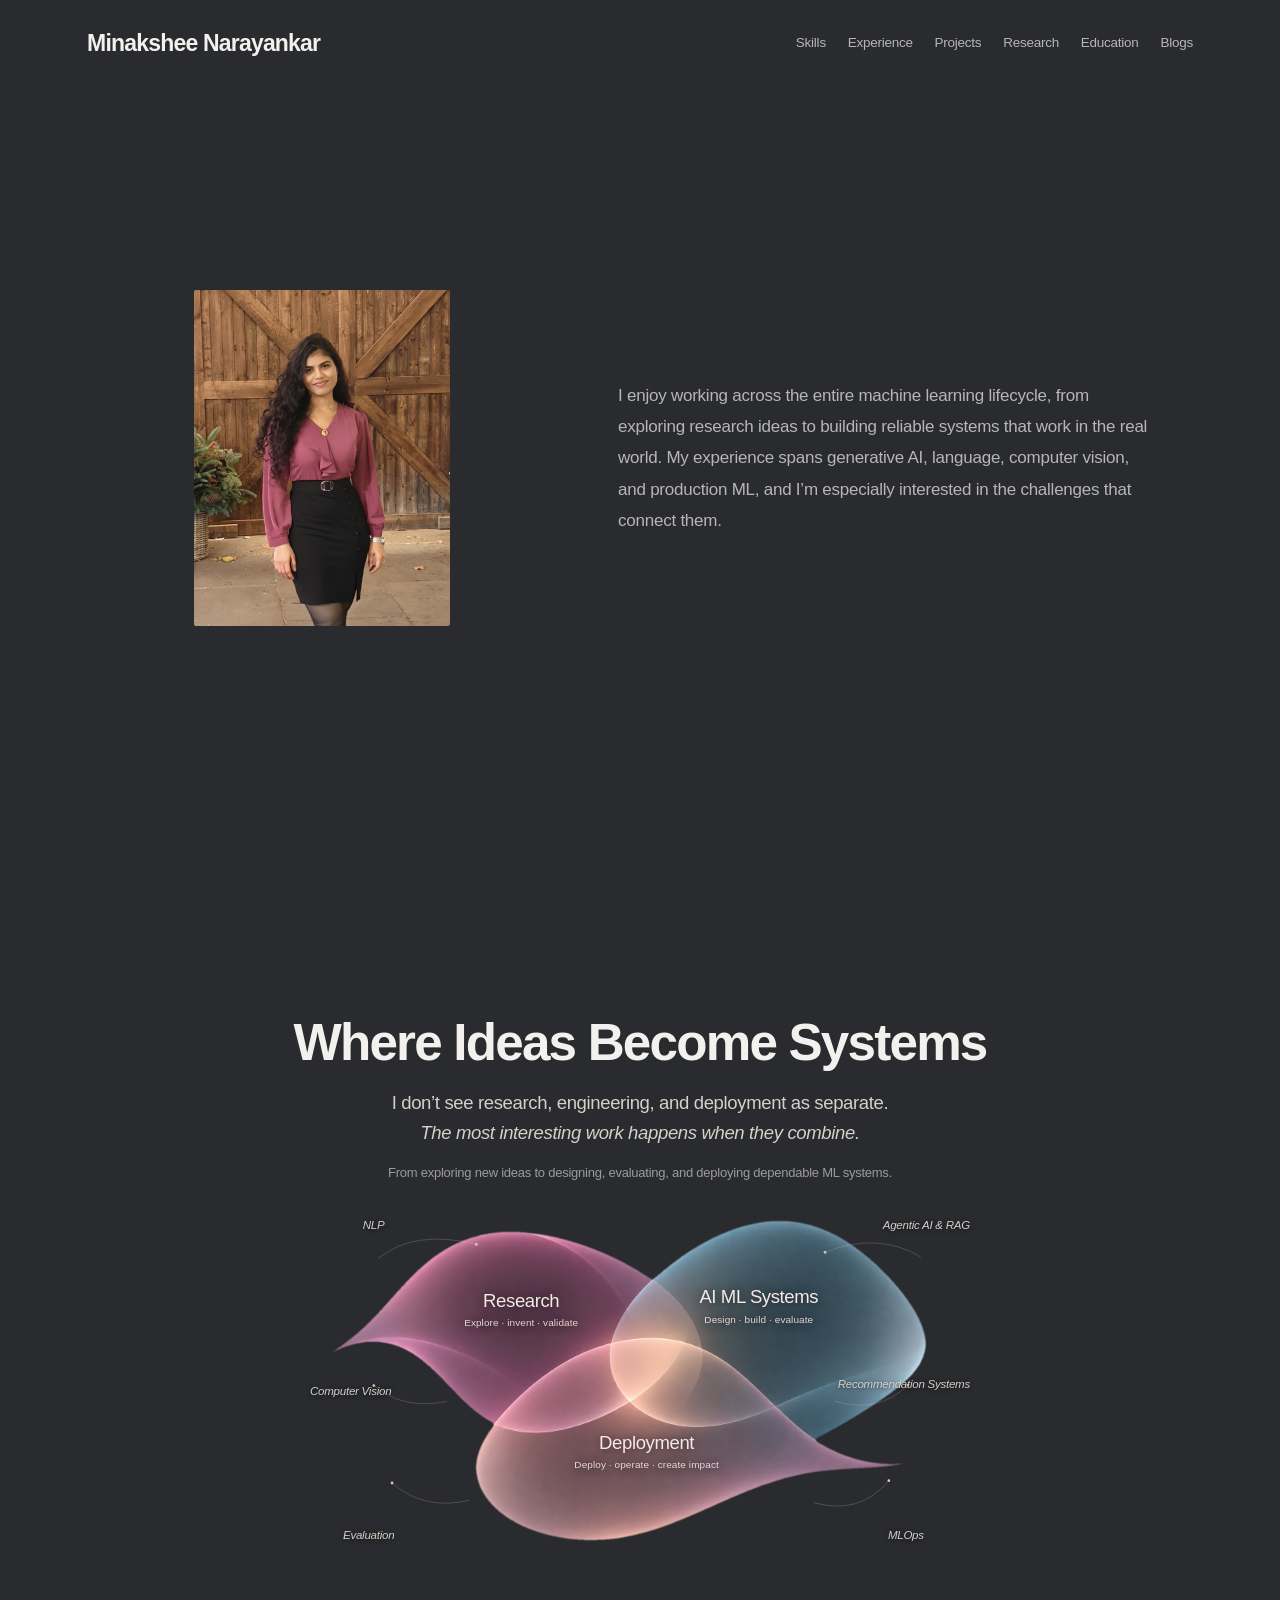
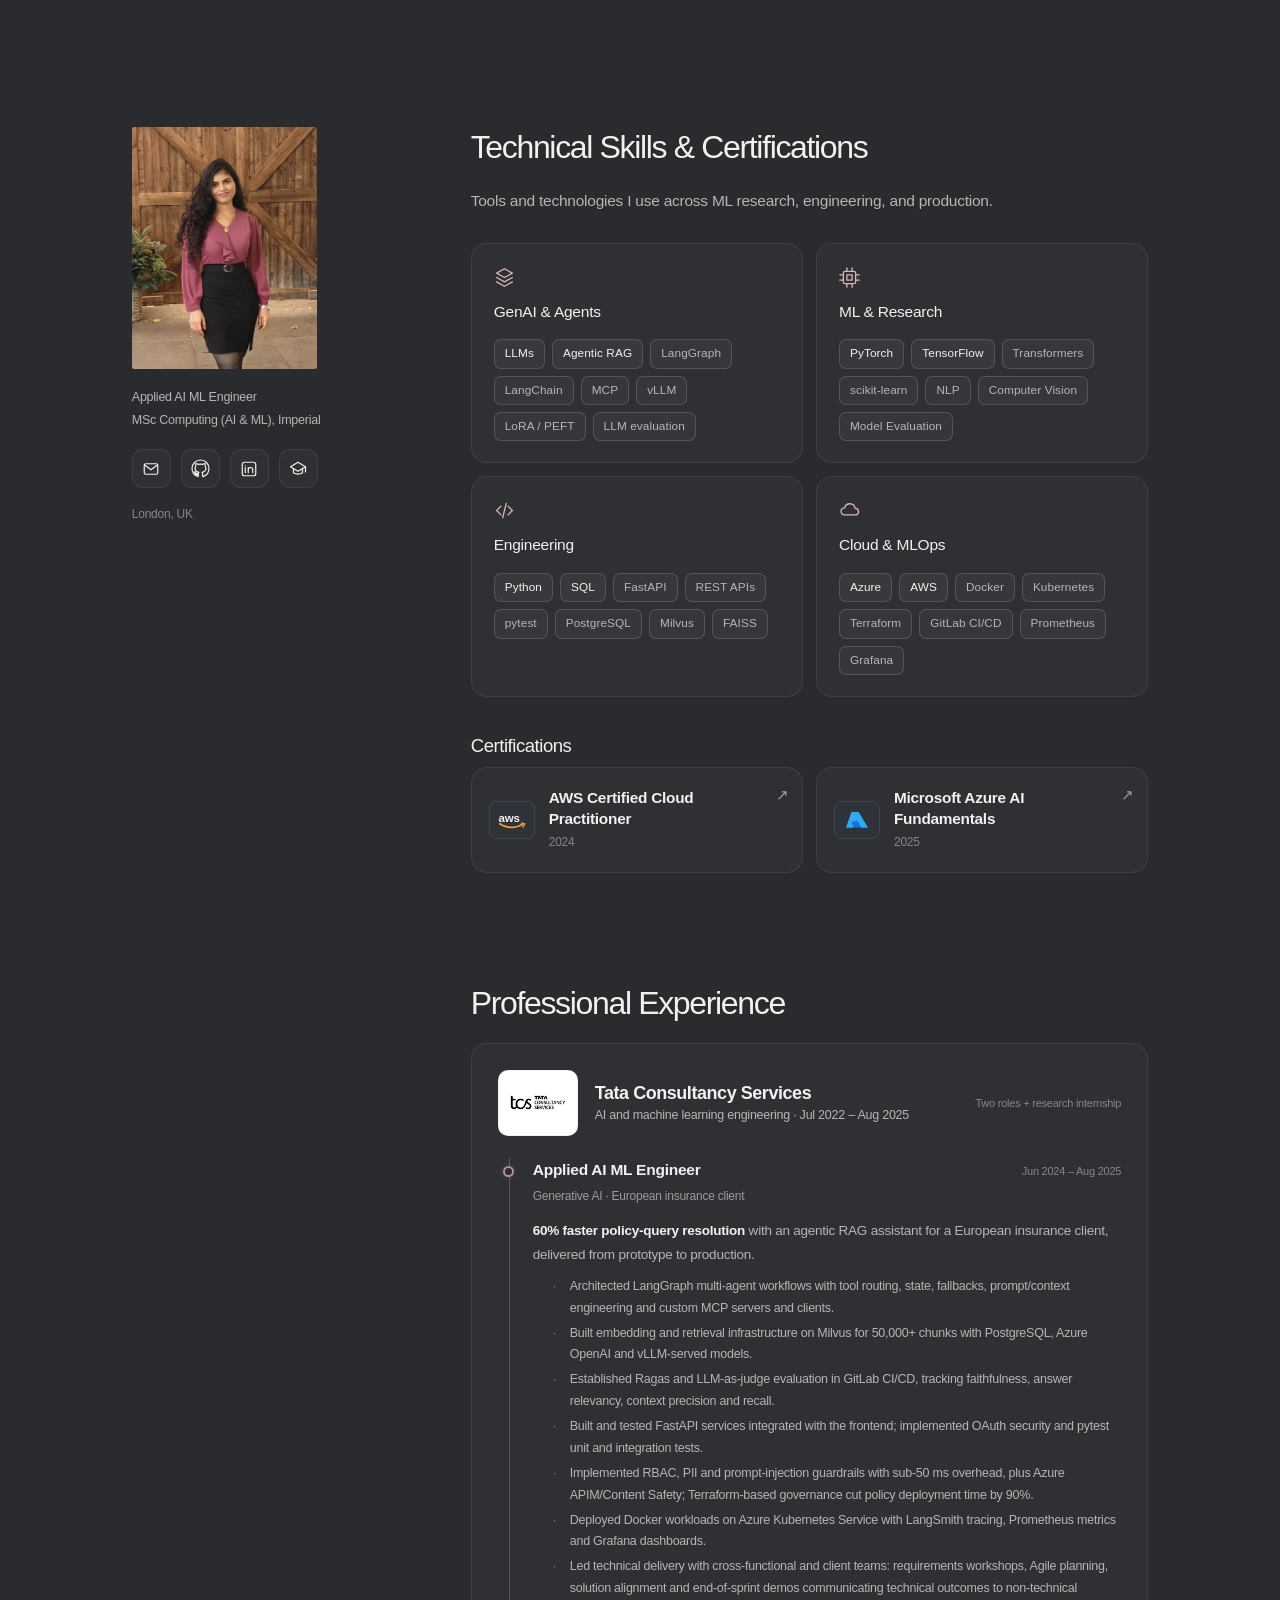
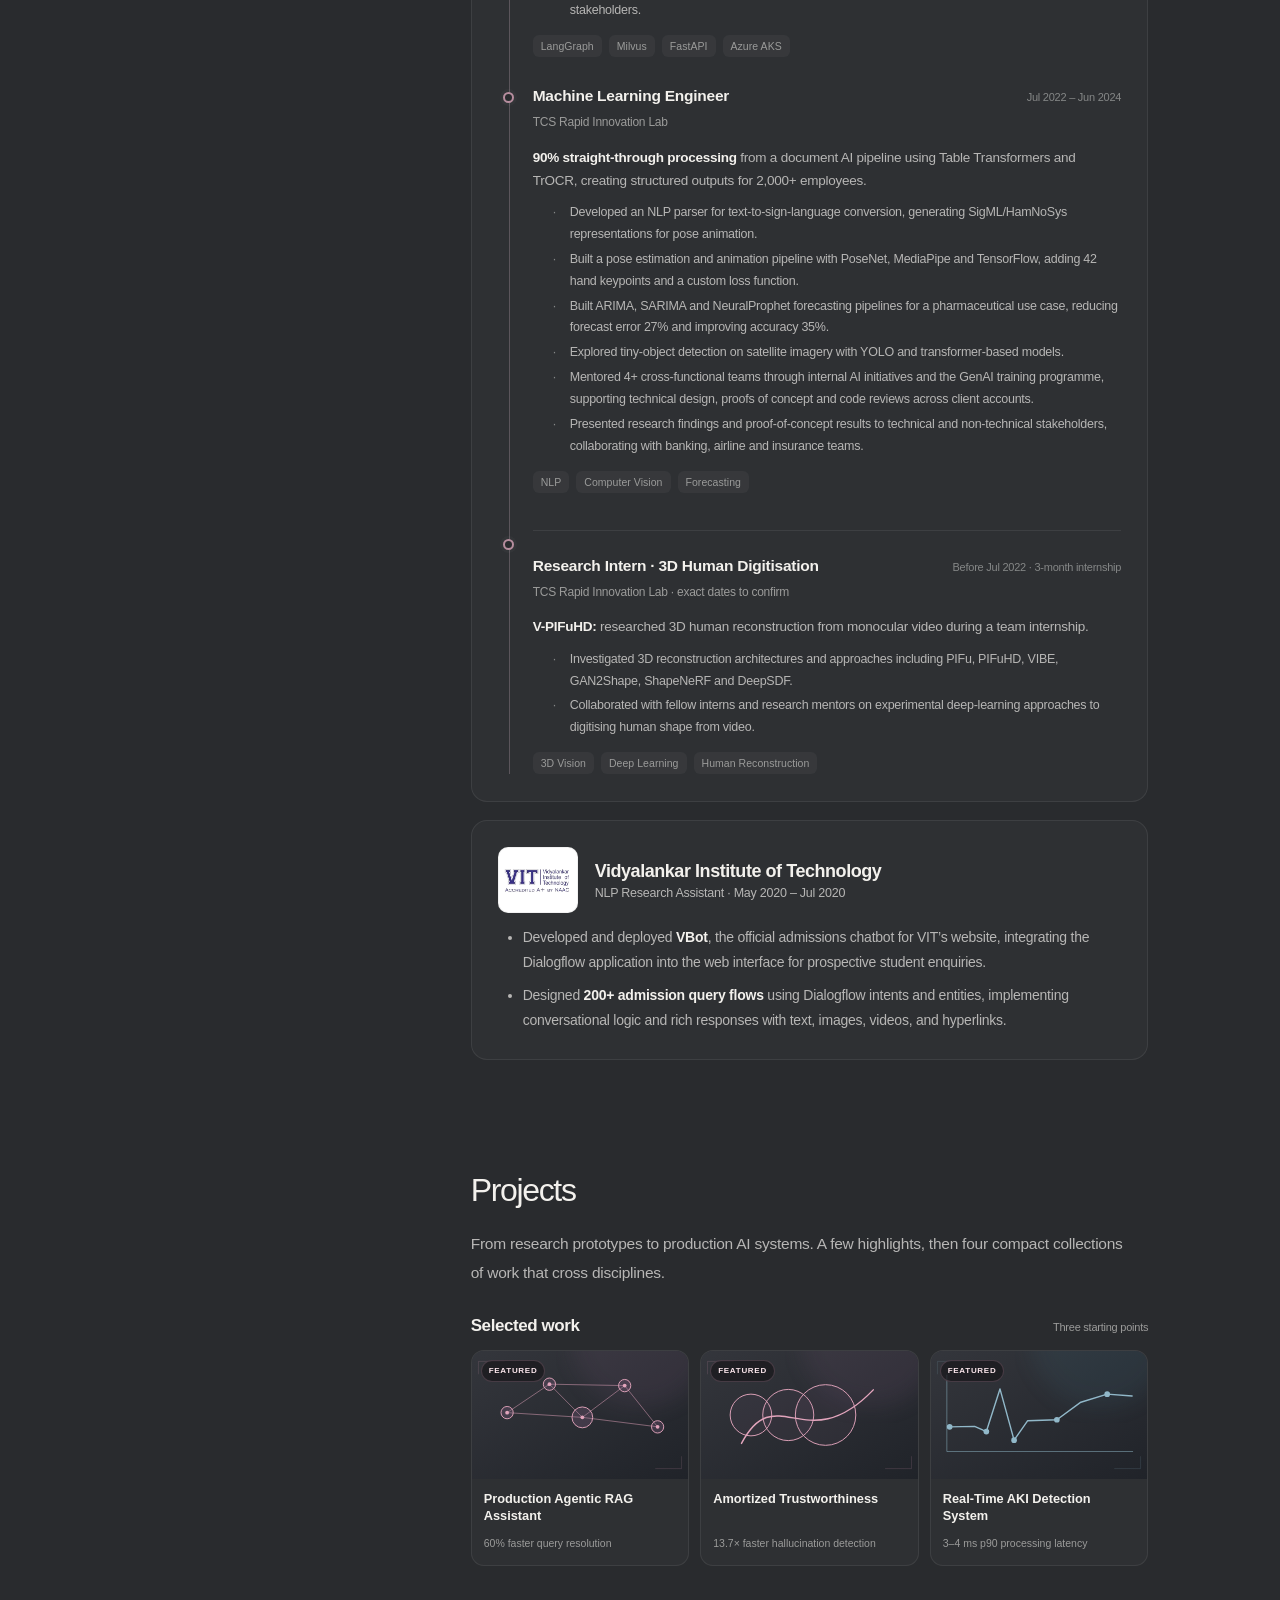
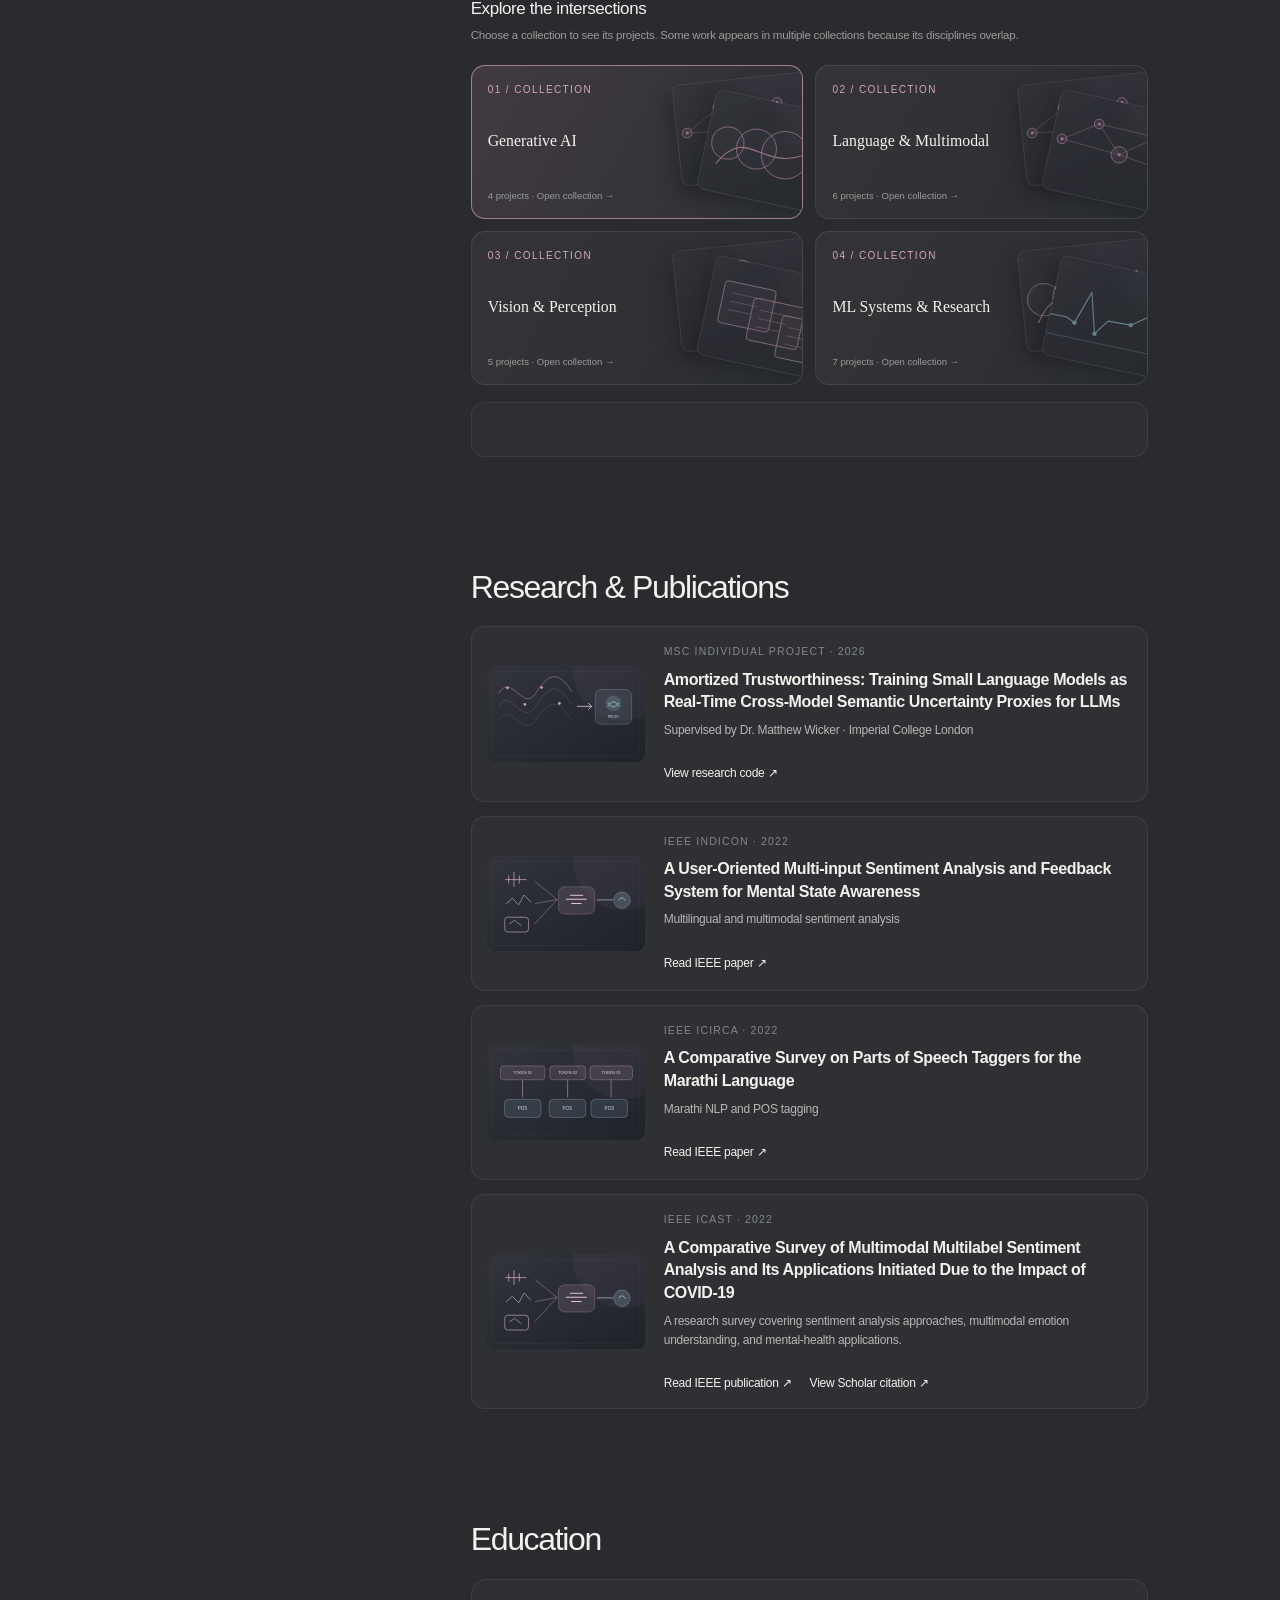
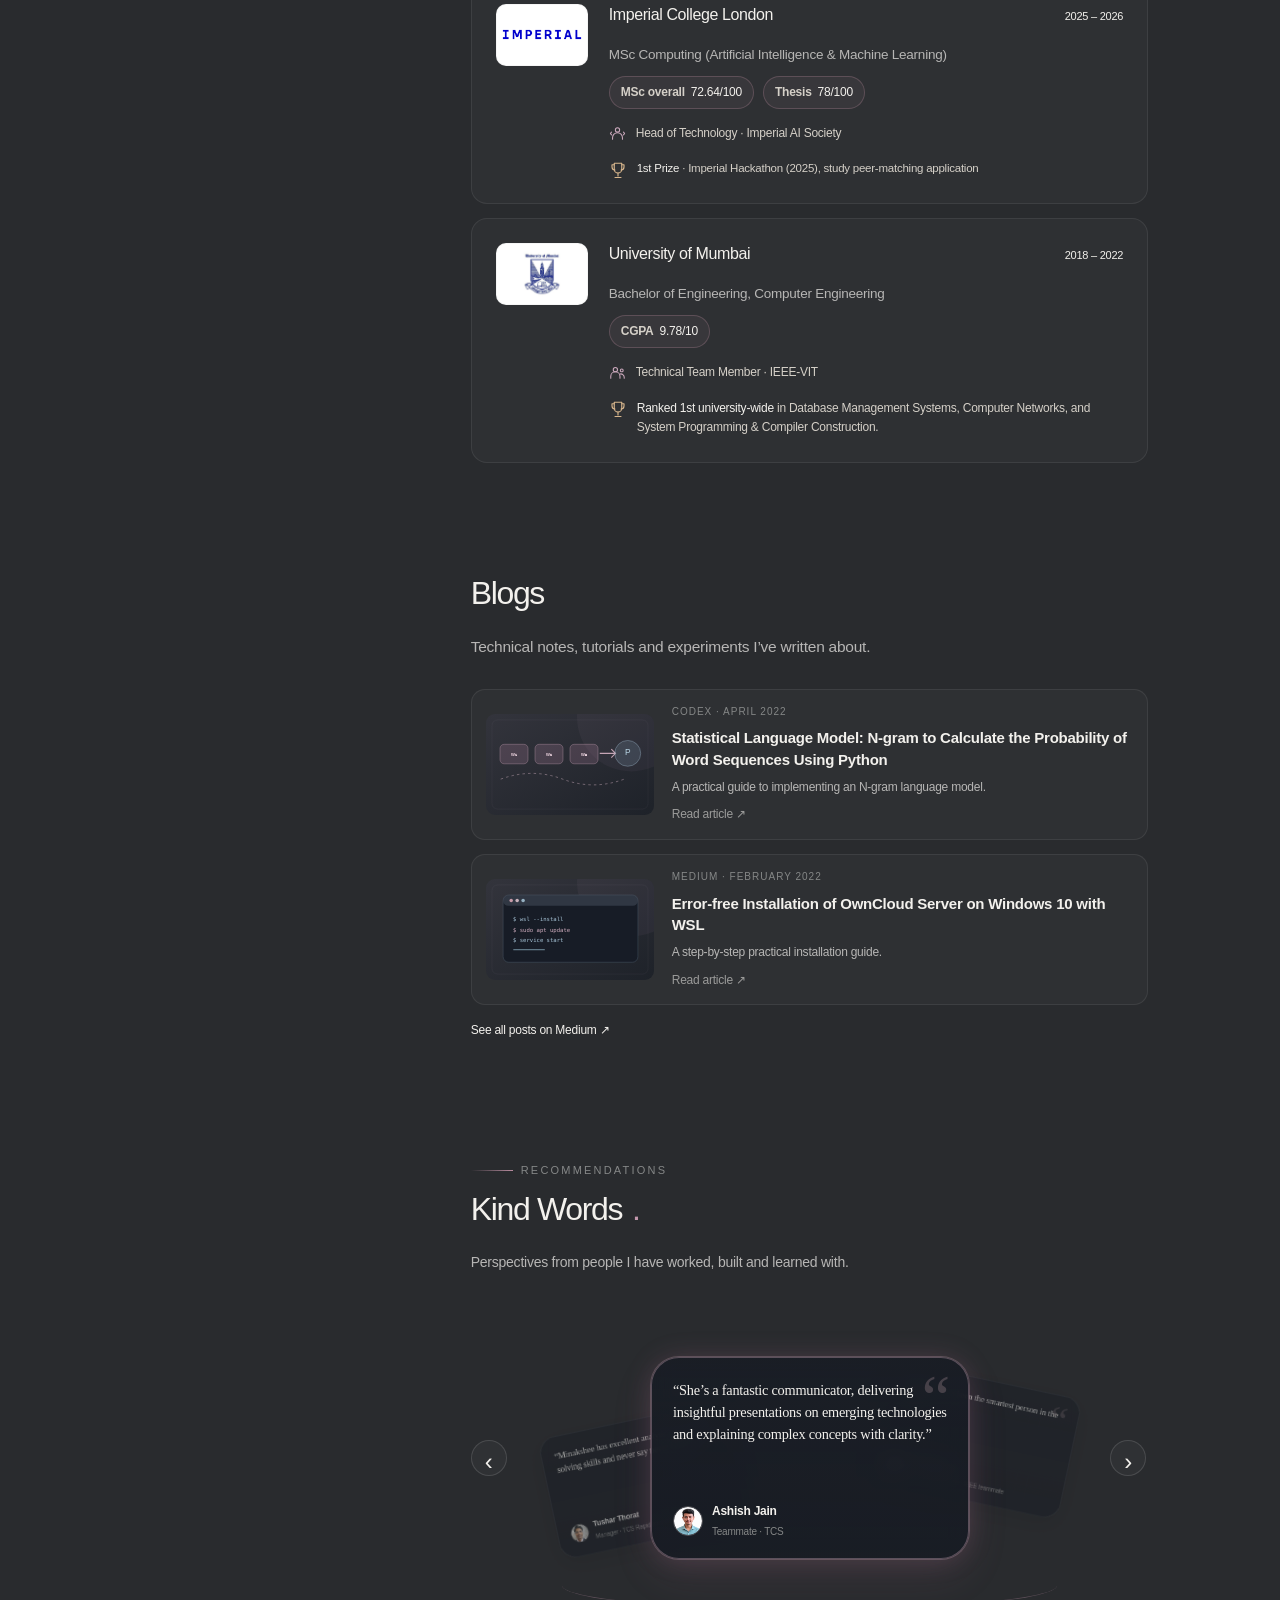
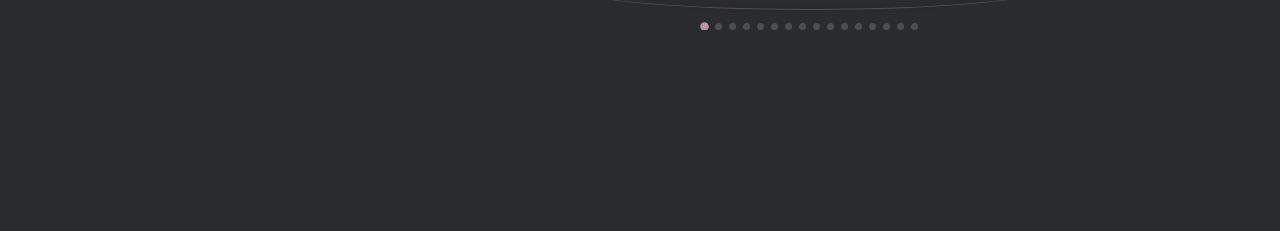
==== commit 1dee7562: "initial" ====
--- a/index.html
+++ b/index.html
@@ -3,8 +3,806 @@
 <html lang="en"><head>
 <meta charset="utf-8"/><meta content="width=device-width, initial-scale=1" name="viewport"/>
 <meta content="#2b2d30" name="theme-color"/>
-<title>Minakshee Narayankar | Applied AI ML Engineer</title>
-<link rel="stylesheet" href="assets/css/styles.css"></head><body>
+<title>Minakshee Narayankar | Portfolio — Version 32</title>
+<style>
+:root { color-scheme: dark; --bg:#292b2e; --fg:#f3f1ed; --muted:#b7b6b5; --secondary:#9b9b9a; --quiet:#858787; --subtle:#d5d0c8; }
+:root[data-theme="light"]{color-scheme:light;--bg:#f2f0eb;--fg:#292a2b;--muted:#575958;--secondary:#646766;--quiet:#727574;--subtle:#424748}
+*{box-sizing:border-box} html{scroll-behavior:smooth;scroll-padding-top:130px} body{margin:0;background:var(--bg);color:var(--fg);font-family:Inter,ui-sans-serif,-apple-system,BlinkMacSystemFont,'Segoe UI',Arial,sans-serif;letter-spacing:-.015em;line-height:1.65;transition:background .2s,color .2s} a{color:inherit;text-decoration:none}button{font:inherit;color:inherit;cursor:pointer}
+.site-header{position:fixed;top:0;left:0;width:100%;z-index:20;pointer-events:none;padding:29px clamp(24px,6.8vw,104px) 16px;display:flex;justify-content:space-between;align-items:center;gap:25px;background:var(--bg);transition:background .2s}
+.site-brand{font-size:23px;font-weight:560;letter-spacing:-.035em;white-space:nowrap;line-height:28px;pointer-events:auto;color:var(--fg)}.nav-shell{display:flex;align-items:center;justify-content:flex-end;gap:19px;pointer-events:auto}.site-nav{display:flex;align-items:center;gap:clamp(12px,1.7vw,25px)} .site-nav a{font-size:13px;line-height:26px;font-weight:440;color:var(--muted);transition:color .15s;white-space:nowrap}.site-nav a:hover,.site-nav a.active{color:var(--fg)}
+.theme-button{border:0;background:none;display:flex;align-items:center;justify-content:center;width:26px;height:28px;padding:3px;margin-left:1px;color:var(--fg)}.theme-button svg{width:19px;height:19px;stroke:currentColor;fill:none;stroke-width:1.65;stroke-linecap:round;stroke-linejoin:round}
+.mobile-menu{display:none;border:0;background:none;padding:0 3px;font-size:14px;color:var(--fg)}
+.container{max-width:1170px;margin:0 auto;padding-left:clamp(32px,6vw,80px);padding-right:clamp(32px,6vw,80px)}
+.hero{min-height:100svh;display:grid;grid-template-columns:minmax(265px,380px) minmax(360px,650px);gap:clamp(50px,8.3vw,125px);align-items:center;padding-top:100px;padding-bottom:84px}
+.hero-photo-wrap{justify-self:center;width:clamp(225px,20vw,265px);line-height:0;flex:none}.hero-photo{width:100%;aspect-ratio:485 / 685;display:block;object-fit:cover;border-radius:2px}
+.eyebrow{font-size:11px;text-transform:uppercase;letter-spacing:.19em;color:var(--muted);margin:0 0 21px}.hero h1{font-weight:500;font-size:clamp(38px,4.05vw,59px);letter-spacing:-.055em;line-height:1.15;margin:0 0 20px;max-width:630px}.hero .role{font-weight:450;color:var(--subtle);font-size:15px;line-height:1.7;margin:0 0 28px;max-width:580px}.hero .intro{font-size:17px;line-height:1.83;color:var(--muted);max-width:560px;margin:0}.scroll-cue{margin-top:42px;color:var(--quiet);font-size:11px;letter-spacing:.15em;text-transform:uppercase;display:flex;gap:13px;align-items:center}.scroll-cue .arrow{font-size:19px;font-weight:300}
+.portfolio{display:grid;grid-template-columns:225px minmax(0,1fr);gap:clamp(65px,8.9vw,139px);align-items:stretch;padding-top:102px;padding-bottom:150px}
+.profile-column{min-width:0}.profile{position:sticky;top:105px;align-self:start;max-width:225px;padding-bottom:12px}.profile-photo{display:block;width:185px;aspect-ratio:3/4;object-fit:cover;border-radius:2px;margin:0 0 23px}.profile h2{font-size:21px;font-weight:550;letter-spacing:-.035em;line-height:1.3;margin:0 0 9px}.profile .small-role{font-size:12.5px;line-height:1.75;color:var(--muted);margin:0 0 23px;max-width:215px}.social-links{display:flex;flex-wrap:wrap;gap:12px 18px;align-items:center;max-width:220px}.social-links a{font-size:12.5px;color:var(--fg);display:inline-flex;gap:6px;align-items:center}.social-links a:hover{color:var(--subtle)}.social-links svg{width:14px;height:14px;fill:none;stroke:currentColor;stroke-width:1.7;stroke-linecap:round;stroke-linejoin:round}.profile-place{font-size:12px;margin-top:25px;color:var(--quiet)}
+.content{max-width:690px;min-width:0}.section{scroll-margin-top:125px;margin-bottom:132px}.section:last-child{margin-bottom:0}.section-index{font-size:11px;letter-spacing:.17em;text-transform:uppercase;color:var(--quiet);margin-bottom:14px}.section h2{margin:0 0 29px;font-size:clamp(27px,2.5vw,35px);line-height:1.3;letter-spacing:-.042em;font-weight:520}.section h3{font-size:18px;line-height:1.4;font-weight:520;letter-spacing:-.025em;margin:0 0 8px}.section p{color:var(--muted);font-size:14px;line-height:1.86;margin:0 0 20px}.section .section-lead{font-size:15.5px;max-width:660px;margin-bottom:36px}
+.skill-list{display:flex;flex-direction:column;gap:23px;margin:0 0 47px}.skill-item{display:grid;grid-template-columns:156px 1fr;gap:14px;align-items:start}.skill-label{font-size:13px;color:var(--fg);font-weight:500}.skill-desc{font-size:13.5px;line-height:1.85;color:var(--muted)}.subhead{font-size:16px;font-weight:530;margin:0 0 15px;letter-spacing:-.025em}.credentials{display:flex;flex-direction:column;gap:10px}.credential{color:var(--muted);font-size:13.5px}.credential strong{color:var(--fg);font-weight:480}
+.quiet-strong{color:var(--fg);font-weight:530}.entry{margin-bottom:50px}.entry:last-child{margin-bottom:0}.entry-top{display:flex;align-items:baseline;justify-content:space-between;gap:18px}.entry-top .period{font-size:12px;color:var(--quiet);flex-shrink:0}.entry-org{font-size:14px;color:var(--subtle);margin:2px 0 15px}.entry p{margin-bottom:11px}.compact-list{margin:0;padding:0;list-style:none}.compact-list li{color:var(--muted);font-size:13.5px;line-height:1.83;margin:0 0 11px;padding-left:17px;position:relative}.compact-list li:before{content:'·';position:absolute;left:0;color:var(--quiet)}
+.work-label{font-size:12px;color:var(--quiet);letter-spacing:.07em;margin-bottom:22px}.project{margin:0 0 44px;padding:0}.project:last-child{margin-bottom:0}.project .meta{color:var(--quiet);font-size:12px;margin:0 0 12px}.project p{margin-bottom:12px}.metric{font-size:12px;color:var(--subtle);letter-spacing:.012em;margin-top:12px}.inline-tags{font-size:12px;color:var(--quiet);margin-top:14px}.research-list{display:flex;flex-direction:column;gap:27px}.research-item h3{font-size:15px;margin:0 0 8px}.research-item p{font-size:13px;margin:0}.academic{margin-bottom:33px}.academic:last-child{margin-bottom:0}.contact-links{display:flex;flex-direction:column;gap:14px;margin-top:25px}.contact-links a{font-size:14px;color:var(--fg);width:fit-content}.contact-links a:hover{text-decoration:underline;text-underline-offset:4px}footer{padding-top:65px;font-size:11px;color:var(--quiet)}
+.preview-note{position:fixed;bottom:18px;right:23px;pointer-events:none;color:var(--quiet);font-size:10px;letter-spacing:.06em;z-index:30;opacity:.75}
+@media (max-width:1120px){.site-brand{font-size:19px}.site-header{padding-left:28px;padding-right:28px}.site-nav{gap:14px}.site-nav a{font-size:12px}}
+@media (max-width:970px){.hero{grid-template-columns:minmax(180px,290px) 1fr;gap:50px}.portfolio{grid-template-columns:190px 1fr;gap:60px}.profile-photo{width:160px}.skill-item{grid-template-columns:130px 1fr}.site-header{padding-right:33px}.site-nav{gap:17px}}
+@media (max-width:850px){.site-header{padding:18px 22px 13px}.site-brand{font-size:17px}.mobile-menu{display:block}.nav-shell{position:relative;gap:15px}.site-nav{display:none;position:absolute;right:46px;top:43px;flex-direction:column;align-items:flex-start;min-width:170px;padding:17px 20px;background:var(--bg);gap:11px;border-radius:4px;box-shadow:0 10px 35px #0002}.site-nav.open{display:flex}.container{padding-left:27px;padding-right:27px}.hero{display:flex;flex-direction:column;align-items:flex-start;justify-content:center;gap:38px;padding-top:120px;padding-bottom:85px;min-height:100svh}.hero-photo-wrap{width:min(50vw,205px);margin:0}.hero h1{font-size:36px}.hero .intro{font-size:15px}.hero .role{font-size:14px}.scroll-cue{margin-top:32px}.portfolio{display:block;padding-top:55px;padding-bottom:90px}.profile{position:relative;top:auto;max-width:none;display:grid;grid-template-columns:102px 1fr;column-gap:22px;align-items:start;margin-bottom:65px}.profile-photo{grid-row:1 / span 4;width:102px;margin:0;align-self:start}.profile h2{font-size:19px;margin:0 0 5px}.profile .small-role{margin:0 0 12px}.social-links{gap:9px 15px}.profile-place{margin-top:7px}.section{margin-bottom:85px}.section h2{font-size:28px}.skill-item{display:block}.skill-label{display:block;margin-bottom:2px}.entry-top{display:block}.entry-top .period{display:block;margin-top:3px}.preview-note{display:none}}
+@media (prefers-reduced-motion:reduce){html{scroll-behavior:auto}*{transition:none!important}}
+.sr-only{position:absolute!important;width:1px;height:1px;padding:0;margin:-1px;overflow:hidden;clip:rect(0,0,0,0);white-space:nowrap;border:0}
+
+
+/* V6 — translucent, interlocking forms, adapted from approved reference */
+.approach{position:relative;min-height:100svh;display:flex;align-items:center;justify-content:center;padding:92px 0 38px;scroll-margin-top:84px;overflow:hidden;isolation:isolate}
+.approach-shell{width:100%;max-width:1330px;margin:auto;padding:0 clamp(28px,4.5vw,60px)}
+.approach-intro{position:relative;z-index:2;text-align:center;margin:0 auto 14px;max-width:920px}
+.approach h2{font-family:Georgia,'Times New Roman',serif;font-size:clamp(42px,4.4vw,66px);line-height:1.12;letter-spacing:-.043em;font-weight:400;margin:0 0 11px;color:var(--fg)}
+.approach-quote{font-family:Georgia,'Times New Roman',serif;font-weight:400;font-style:italic;letter-spacing:-.014em;font-size:clamp(18px,1.9vw,24px);line-height:1.37;color:var(--subtle);margin:0 auto 15px;max-width:860px}
+.approach-ornament{width:30px;height:1px;background:#bb8e8c;opacity:.6;margin:0 auto 13px}
+.approach-support{font-family:Georgia,'Times New Roman',serif;font-size:clamp(14px,1.15vw,17px);line-height:1.6;color:var(--secondary);margin:0 auto;max-width:730px}
+.approach-figure{max-width:1060px;margin:-8px auto 0;position:relative}
+.approach-art{width:100%;height:auto;display:block;overflow:visible}
+.approach .form-title{font-family:Georgia,'Times New Roman',serif;font-weight:400;letter-spacing:-.035em;font-size:29px;text-anchor:middle;fill:#f2e8e1}
+.approach .form-sub{font-family:Georgia,'Times New Roman',serif;font-size:17px;font-style:italic;text-anchor:middle;fill:#e4d7d1;fill-opacity:.76;letter-spacing:-.01em}
+.approach .callout{font-family:Georgia,'Times New Roman',serif;font-size:19px;font-style:italic;fill:var(--subtle);letter-spacing:-.01em}
+.approach .callout-curve{stroke:var(--subtle);stroke-opacity:.34;stroke-width:1;fill:none}
+.approach .callout-point{fill:#d6bdba;opacity:.88}
+.approach .mobile-visual{display:none}
+:root[data-theme='light'] .approach .form-title{fill:#3c3439}
+:root[data-theme='light'] .approach .form-sub{fill:#4c434a;fill-opacity:.92}
+:root[data-theme='light'] .approach .callout-point{fill:#726267}
+@media (max-width:800px){
+ .approach{min-height:90svh;padding:108px 0 66px}
+ .approach-shell{padding:0 24px}
+ .approach h2{font-size:clamp(40px,9vw,56px)}
+ .approach-quote{font-size:clamp(17px,3vw,21px);line-height:1.43}
+ .approach-support{font-size:14px;max-width:530px}
+ .approach-figure{display:none}
+ .approach .mobile-visual{display:block;margin:20px auto 0;max-width:520px}
+ .approach .mobile-visual svg{width:100%;height:auto;display:block;overflow:visible}
+ .approach .mobile-visual .form-title{font-size:22px}
+ .approach .mobile-visual .form-sub{font-size:12.5px}
+ .approach .mobile-visual .callout{font-size:14px}
+}
+@media (max-width:430px){
+ .approach{min-height:100svh;padding:105px 0 60px}
+ .approach-quote{font-size:17px}
+ .approach-support{font-size:13px}
+ .approach .mobile-visual{margin-top:12px}
+}
+@media (prefers-reduced-motion: reduce){html{scroll-behavior:auto}}
+
+
+/* V7 refinement: Version 5 typography and restrained copy */
+.approach-intro{max-width:820px;margin-bottom:10px}
+.approach-kicker{margin:0 0 11px;color:var(--quiet);font-size:10px;letter-spacing:.20em;text-transform:uppercase}
+.approach h2{font-family:Inter,ui-sans-serif,-apple-system,BlinkMacSystemFont,'Segoe UI',Arial,sans-serif;font-size:clamp(36px,3.85vw,52px);font-weight:480;line-height:1.2;letter-spacing:-.055em;margin:0 0 15px}
+.approach-quote{font-family:Inter,ui-sans-serif,-apple-system,BlinkMacSystemFont,'Segoe UI',Arial,sans-serif;font-size:clamp(17px,1.5vw,21px);line-height:1.58;font-style:normal;letter-spacing:-.025em;font-weight:400;color:var(--subtle);max-width:780px;margin:0 auto 9px}
+.approach-quote em{font-family:Georgia,'Times New Roman',serif;font-weight:400;font-style:italic;letter-spacing:-.012em}
+.approach-ornament{display:none}
+.approach-support{font-family:Inter,ui-sans-serif,-apple-system,BlinkMacSystemFont,'Segoe UI',Arial,sans-serif;font-size:13px;line-height:1.75;letter-spacing:-.015em;color:var(--secondary);max-width:670px;margin:14px auto 0}
+.approach .form-title{font-family:Inter,ui-sans-serif,-apple-system,BlinkMacSystemFont,'Segoe UI',Arial,sans-serif;font-size:25px;font-weight:490;letter-spacing:-.045em;fill:#f3eee8}
+.approach .form-sub{font-family:Inter,ui-sans-serif,-apple-system,BlinkMacSystemFont,'Segoe UI',Arial,sans-serif;font-size:13px;font-style:normal;letter-spacing:-.015em;fill:#f0e9e4;fill-opacity:.75}
+.approach .callout{font-family:Inter,ui-sans-serif,-apple-system,BlinkMacSystemFont,'Segoe UI',Arial,sans-serif;font-size:15px;font-style:normal;letter-spacing:-.016em}
+.approach-figure{max-width:1060px;margin:-8px auto 0}
+@media(max-width:800px){.approach h2{font-size:37px}.approach-quote{font-size:17px;line-height:1.58}.approach-support{font-size:12.5px}.approach .mobile-visual .form-title{font-size:20px}.approach .mobile-visual .form-sub{font-size:11.5px}.approach .mobile-visual .callout{font-size:12.7px}}
+
+/* VERSION 9: all forms, labels, connectors and lighting are genuine, editable, resolution-independent SVG. */
+.approach{background:transparent;isolation:isolate;min-height:100svh; padding-top:99px;padding-bottom:86px;overflow:hidden}
+.approach-figure{max-width:1122px;margin:3px auto 0;background:none;}
+.approach-mobile{display:none;}
+.approach-art{width:100%;height:auto;display:block;overflow:visible;background:transparent}
+.approach .flow-main{font-family:Georgia,'Times New Roman',serif;font-weight:400;font-size:32px;fill:#f5e9e6;letter-spacing:-.3px}
+.approach .flow-sub{font-family:Georgia,'Times New Roman',serif;font-style:italic;font-size:18px;fill:#eee4e1;fill-opacity:.92}
+.approach .flow-callouts path{fill:none;stroke:#e8d3d0;stroke-opacity:.32;stroke-width:1.1}
+.approach .flow-callouts circle{fill:#f2d8d2;fill-opacity:.85}
+.approach .flow-callouts text{font-family:Georgia,'Times New Roman',serif;font-style:italic;font-size:20px;fill:var(--subtle);letter-spacing:-.3px}
+:root[data-theme='light'] .approach .flow-main{fill:#fff9f5}
+:root[data-theme='light'] .approach .flow-sub{fill:#fffaf5}
+:root[data-theme='light'] .approach .flow-callouts text{fill:var(--secondary)}
+@media(max-width:850px){
+ .approach{padding:94px 0 70px;min-height:88svh}
+ .approach-figure{display:none}
+ .approach-mobile{display:block;max-width:480px;margin:14px auto 0}
+ .approach-mobile svg{display:block;width:100%;height:auto;overflow:visible;background:transparent}
+ .flow-mobile-keywords{font-size:12px;line-height:1.85;text-align:center;color:var(--muted);max-width:345px;margin:0 auto}
+ .flow-mobile-keywords span{margin:0 4px;color:var(--quiet)}
+}
+
+/* V10: approved transparent illustration, embedded directly (no background rectangle). */
+.v10-visually-hidden{position:absolute!important;width:1px!important;height:1px!important;padding:0!important;margin:-1px!important;overflow:hidden!important;clip:rect(0,0,0,0)!important;white-space:nowrap!important;border:0!important}
+.approach.approach-v10{background:transparent;position:relative;min-height:100vh;padding:82px 0 46px;display:flex;justify-content:center;align-items:center;overflow:visible;isolation:auto;scroll-margin-top:85px}
+.approach-v10 .approach-image-shell{max-width:1190px;width:100%;padding:0 18px;margin:0 auto}
+.approach-v10 .v10-full-art{display:block;width:100%;height:auto;max-height:none;object-fit:contain;background:transparent}
+.approach-v10 .v10-mobile-version{display:none}
+/* The artwork was drawn for the original charcoal theme. On light theme, preserve its contrast as a deliberate dark feature section. */
+:root[data-theme="light"] .approach.approach-v10{background:#292b2e}
+@media(max-width:760px){
+ .approach.approach-v10{padding:103px 0 52px;min-height:0;align-items:flex-start;overflow:hidden}
+ .approach-v10 .approach-image-shell{padding:0 8px}
+ .approach-v10 .v10-full-art{display:none}
+ .approach-v10 .v10-mobile-version{display:block;text-align:center;color:#f3eae5}
+ .approach-v10 .v10-mobile-version h3{font:400 clamp(36px,9vw,48px)/1.15 Georgia,'Times New Roman',serif;letter-spacing:-.035em;margin:0 0 16px}
+ .approach-v10 .v10-mobile-quote{font:italic 17px/1.5 Georgia,'Times New Roman',serif;margin:0 auto 14px;max-width:520px;color:#eee2da}
+ .approach-v10 .v10-mobile-desc{font:400 13px/1.65 Georgia,'Times New Roman',serif;color:#c5bbb6;max-width:430px;margin:0 auto 6px}
+ .approach-v10 .v10-mobile-art{display:block;width:100%;height:auto;background:transparent;margin:9px auto 0}
+ .approach-v10 .v10-mobile-keywords{font:400 12px/1.7 Georgia,'Times New Roman',serif;max-width:450px;color:#c8bdb7;letter-spacing:.01em;margin:5px auto 0}
+}
+
+
+/* Portfolio version 11: focused visual refresh. Every section remains static and GitHub Pages-friendly. */
+:root{--panel:rgba(255,255,255,.026);--panel-border:rgba(255,255,255,.075);--tag-bg:rgba(255,255,255,.045);--panel-hover:rgba(255,255,255,.038)}
+:root[data-theme="light"]{--panel:rgba(35,38,40,.035);--panel-border:rgba(35,38,40,.09);--tag-bg:rgba(35,38,40,.055);--panel-hover:rgba(35,38,40,.045)}
+.sr-only{position:absolute;clip-path:inset(50%);height:1px;width:1px;overflow:hidden;white-space:nowrap}
+.section{margin-bottom:110px}.section h2{margin-bottom:18px}.section .section-lead{margin-bottom:27px}
+.profile .small-role{margin:17px 0 16px}.profile .icon-rail{display:flex;flex-direction:column;align-items:flex-start;gap:9px}.profile .icon-rail a{width:37px;height:37px;display:grid;place-items:center;border:1px solid var(--panel-border);border-radius:11px;background:var(--panel);color:var(--fg)}.profile .icon-rail svg{height:18px;width:18px;fill:none;stroke:currentColor;stroke-width:1.6}
+.profile-place{margin-top:17px}.profile-photo{margin-bottom:6px}
+/* Editorial mid-section with live typographic overlays over the transparent original composition */
+.approach.approach-v11{background:transparent;min-height:0;display:block;padding:115px 0 79px;overflow:hidden;position:relative}
+.approach-v11-intro{max-width:880px;text-align:center;margin:0 auto;padding:0 24px}
+.approach-v11-intro h2{font-family:Inter,ui-sans-serif,-apple-system,BlinkMacSystemFont,'Segoe UI',Arial,sans-serif;font-size:clamp(35px,4vw,54px);font-weight:490;letter-spacing:-.045em;line-height:1.1;margin:0 0 17px;color:var(--fg)}
+.approach-v11-statement{font-size:clamp(16px,1.45vw,21px);line-height:1.58;color:var(--subtle);margin:0 auto 12px;letter-spacing:-.02em}
+.approach-v11-statement em{font-family:Georgia,'Times New Roman',serif;font-style:italic;letter-spacing:0}
+.approach-v11-caption{font-size:13px;line-height:1.8;color:var(--secondary);margin:14px auto 0;max-width:700px}
+.shape-stage{position:relative;width:min(820px,94vw);aspect-ratio:1448 / 725;margin:31px auto 0}
+.shape-only-art{display:block;width:100%;height:100%;object-fit:contain;pointer-events:none;user-select:none}
+.shape-label{position:absolute;z-index:2;display:flex;flex-direction:column;align-items:center;text-align:center;transform:translate(-50%,-50%);font-family:Georgia,'Times New Roman',serif;color:#f5e9e5;text-shadow:0 1px 9px rgba(18,17,20,.6);width:35%}
+.shape-label strong{font-size:clamp(18px,2vw,26px);font-weight:400;line-height:1.17}
+.shape-label small{font-size:clamp(10px,1.05vw,13px);font-style:italic;color:rgba(250,235,231,.87);line-height:1.35;margin-top:5px}
+.label-research{left:32%;top:30%}.label-ml{left:68%;top:30%}.label-production{left:51%;top:73%;width:46%}
+.shape-callout{position:absolute;display:block;font:italic clamp(11px,1.17vw,16px)/1.3 Georgia,'Times New Roman',serif;color:var(--subtle);white-space:nowrap;text-shadow:0 1px 4px var(--bg)}
+.shape-genai{left:4%;top:2%}.shape-rag{right:2%;top:2%}.shape-nlp{left:1%;top:51%}.shape-eval{right:0;top:51%}.shape-cv{left:1%;bottom:1%}.shape-mlops{right:7%;bottom:2%}
+:root[data-theme="light"] .approach.approach-v11{background:#292b2e} :root[data-theme="light"] .approach-v11-intro h2{color:#f3eee8}:root[data-theme="light"] .approach-v11-statement{color:#e2d9d3}:root[data-theme="light"] .approach-v11-caption{color:#c3bdb9}
+:root[data-theme="light"] .approach-v11 .shape-callout{color:#f0e6df;text-shadow:0 1px 4px #292b2e}
+.skills-grid{display:grid;grid-template-columns:repeat(2,minmax(0,1fr));gap:13px;margin-bottom:36px}
+.skill-card,.certificate,.experience-card,.project-card,.publication,.education-card,.blog-placeholder{background:var(--panel);border:1px solid var(--panel-border);border-radius:16px}
+.skill-card{padding:23px 22px 21px;min-height:171px}
+.skill-card-icon{display:flex;color:#d7b4bb;margin-bottom:13px}.skill-card-icon svg{width:21px;height:21px}
+.skill-card h3{font-size:15.5px;letter-spacing:-.015em;margin-bottom:7px}.skill-card p{font-size:12.8px;line-height:1.75;margin:0;color:var(--muted)}
+.certificate-row{display:grid;grid-template-columns:1fr 1fr;gap:13px}.certificate{padding:16px 17px;display:flex;gap:14px;align-items:center}.certificate-symbol{width:37px;min-width:37px;height:37px;border-radius:10px;background:rgba(216,166,99,.14);color:#efc893;display:grid;place-items:center;font-size:10px;font-weight:750}.certificate-symbol.ms-symbol{background:rgba(122,175,229,.12);color:#9bc7f1}.certificate strong{display:block;font-size:12.4px;font-weight:500;color:var(--fg);line-height:1.45}.certificate small{display:block;font-size:11px;color:var(--quiet);margin-top:4px}
+.experience-stack{display:flex;flex-direction:column;gap:15px}
+.experience-card{display:grid;grid-template-columns:57px minmax(0,1fr);gap:19px;padding:25px 24px}
+.org-mark{width:54px;height:54px;border-radius:12px;border:1px solid var(--panel-border);display:flex;align-items:center;justify-content:center;flex-shrink:0}
+.tcs-mark{font:bold italic 28px/1 Arial,sans-serif;letter-spacing:-.07em;color:#c4a6d4;background:rgba(145,122,188,.09)}
+.experience-heading,.education-top{display:flex;justify-content:space-between;align-items:baseline;gap:14px;flex-wrap:wrap}.experience-heading h3{font-size:16px;margin:0}.experience-heading .period,.education-top .period{font-size:11px;white-space:nowrap}
+.experience-body .entry-org{margin:4px 0 15px;font-size:12.7px;color:var(--subtle)}.experience-body .entry-org span{color:var(--muted)}
+.experience-highlight{font-size:13.5px!important;line-height:1.7!important;margin-bottom:14px!important;color:var(--muted)!important}
+.experience-highlight strong{font-size:15px;color:var(--fg);font-weight:550}
+.experience-card .compact-list li{font-size:12.7px;line-height:1.7;margin-bottom:8px}.experience-card .compact-list{margin-bottom:19px}
+.mini-tags{display:flex;flex-wrap:wrap;gap:7px}.mini-tags span{display:inline-flex;border-radius:6px;padding:4px 8px;background:var(--tag-bg);color:var(--secondary);font-size:10.5px;line-height:1.35;letter-spacing:.005em}
+.project-stack{display:flex;flex-direction:column;gap:16px}.project-card{display:grid;grid-template-columns:42px minmax(0,1fr);gap:19px;padding:26px 26px 24px;position:relative;overflow:hidden}.project-card:before{content:'';position:absolute;top:0;left:0;bottom:0;width:2px;background:linear-gradient(#aa809b,#698693);opacity:.7}.project-number{font-size:17px;line-height:1.2;font-weight:430;color:#d9b6b8;font-variant-numeric:tabular-nums}.project-kind{font-size:10px;letter-spacing:.12em;text-transform:uppercase;color:var(--quiet);margin-bottom:8px}.project-card h3{font-size:18px;margin:0 0 12px}.project-card p{font-size:13.5px;line-height:1.75;margin-bottom:14px}.project-stat{font-size:12.7px;font-weight:530;color:var(--subtle);margin:0 0 15px}.project-stat span{font-weight:400;color:var(--secondary)}
+.publication-stack,.education-stack{display:flex;flex-direction:column;gap:14px}.publication{display:grid;grid-template-columns:27px 1fr;gap:15px;padding:22px 24px}.publication-glyph{color:#d2aab8;margin-top:2px}.publication-glyph svg{width:21px;height:21px}.pub-type{font-size:10.5px;color:var(--quiet);letter-spacing:.11em;text-transform:uppercase;margin:1px 0 8px}.publication h3{font-size:14.5px;line-height:1.58;margin:0 0 7px}.publication p{font-size:12px;margin:0}
+.education-card{display:grid;grid-template-columns:61px 1fr;gap:17px;padding:24px}.imperial-mark{font:600 9px/1.1 Arial,sans-serif;letter-spacing:-.02em;text-align:center;background:#172a68;color:#ffffff}.mumbai-mark{font:650 20px/1 Arial,sans-serif;background:rgba(214,164,113,.11);color:#d5bd98}.education-card h3{font-size:16px}.education-card p{font-size:13.5px;line-height:1.6;margin:10px 0 6px}.education-detail{font-size:12px;color:var(--muted);margin-bottom:9px}.education-award{display:flex;gap:9px;align-items:center;font-size:11.5px;line-height:1.5;color:var(--subtle);margin-top:15px}.education-award svg{height:18px;width:18px;flex-shrink:0;color:#d6b695}.education-award strong{font-weight:540;color:var(--fg)}
+.blog-placeholder{display:flex;gap:16px;align-items:flex-start;padding:23px 25px}.blog-icon{color:#d2adb2}.blog-icon svg{height:22px;width:22px}.blog-placeholder h3{font-size:15px}.blog-placeholder p{font-size:13px;margin-bottom:0}
+@media(max-width:920px){.shape-stage{width:min(780px,97vw)}.shape-callout{font-size:12px}.experience-heading .period{display:block}}
+@media(max-width:760px){.approach.approach-v11{padding:96px 0 48px}.approach-v11-intro h2{font-size:38px}.approach-v11-statement{font-size:16px}.approach-v11-statement br{display:none}.approach-v11-caption{font-size:12px}.shape-stage{width:min(570px,100vw);margin:18px auto 0}.shape-label strong{font-size:clamp(12px,3.2vw,18px)}.shape-label small{font-size:clamp(7px,1.9vw,10px)}.shape-callout{font-size:clamp(8px,2vw,11px)}.skills-grid{grid-template-columns:1fr 1fr;gap:10px}.skill-card{padding:16px;min-height:0}.skill-card h3{font-size:14px}.skill-card p{font-size:12px}.experience-card,.project-card{padding:19px;gap:14px}.experience-card{grid-template-columns:42px 1fr}.org-mark{width:42px;height:42px}.certificate-row{grid-template-columns:1fr}.profile .icon-rail{flex-direction:row;align-items:center;gap:9px}}
+@media(max-width:510px){.skills-grid{grid-template-columns:1fr}.shape-stage{width:102vw;margin-left:-1vw}.shape-callout{display:none}.shape-label strong{font-size:clamp(11px,4vw,16px)}.shape-label small{font-size:8px}.shape-label.label-production{width:47%}.experience-card,.education-card{grid-template-columns:1fr}.experience-card .org-mark,.education-card .org-mark{margin-bottom:1px}.project-card{grid-template-columns:28px 1fr;gap:11px}.project-card h3{font-size:16px}.publication{grid-template-columns:19px 1fr;padding:18px;gap:10px}.education-card{padding:19px}}
+
+.preview-note{display:none!important}
+
+/* Version 12 polish */
+.hero-photo{width:100%;height:auto;aspect-ratio:auto!important;object-fit:contain!important;object-position:center center;}
+.hero-photo-wrap{width:clamp(226px,20vw,270px)}
+.profile-photo{width:185px;height:auto;aspect-ratio:auto!important;object-fit:contain!important}
+.profile .icon-rail{display:flex;flex-direction:row;align-items:center;flex-wrap:nowrap;gap:10px}
+.profile .icon-rail a{width:39px;height:39px;border-radius:11px;transition:color .2s ease,border-color .2s ease,background .2s ease,transform .2s ease}
+.profile .icon-rail a:hover,.profile .icon-rail a:focus-visible{color:var(--fg);background:var(--panel-hover);border-color:rgba(204,157,175,.44);transform:translateY(-2px)}
+#approach{scroll-margin-top:105px}
+.arc-lines{position:absolute;inset:0;width:100%;height:100%;pointer-events:none;z-index:1;overflow:visible}
+.arc-lines path{fill:none;stroke:rgba(217,188,186,.42);stroke-width:1.2}
+.arc-lines circle{fill:#e1c5bb;stroke:none}
+.shape-only-art{position:relative;z-index:0}
+.shape-label{z-index:3}.shape-callout{z-index:3}
+.label-ml{left:68%;top:29%}
+.label-production{left:51%;top:72%}
+.shape-label strong{font-size:clamp(19px,2vw,26px)}
+.shape-label small{white-space:nowrap;max-width:none;font-size:clamp(10px,1vw,12px)}
+.section h2{margin-top:0}
+.section .section-lead{margin-top:0}
+.tcs-logo-tile{width:94px;height:66px;min-width:94px;background:#fff;padding:5px;border-radius:9px;display:flex;align-items:center;justify-content:center;border:0;overflow:hidden}
+.tcs-logo-tile img{display:block;width:100%;height:auto;max-height:100%;object-fit:contain}
+.experience-card{grid-template-columns:94px minmax(0,1fr);gap:18px}
+.certificate{position:relative;padding-right:31px;text-decoration:none;cursor:pointer}
+.certificate .outbound{position:absolute;right:13px;top:15px;color:var(--secondary);font-size:15px}
+.project-github,.pub-link,.medium-link{display:inline-flex;align-items:center;gap:8px;color:var(--fg);font-size:12px;line-height:1.5;margin-top:14px;text-decoration:none;border-bottom:1px solid transparent;transition:border-color .2s,color .2s}
+.project-github:hover,.pub-link:hover,.medium-link:hover{border-bottom-color:currentColor}
+.private-case-note{font-size:11.5px!important;color:var(--quiet)!important;margin:14px 0 0!important}
+.academic-distinction{margin-top:18px;padding:14px 16px;border-radius:12px;background:rgba(206,160,124,.09);border:1px solid rgba(206,160,124,.18);display:grid;gap:5px;line-height:1.65;font-size:12px;color:var(--subtle)}
+.academic-distinction strong{color:#e2c3a4;font-weight:600;letter-spacing:.01em}
+.blog-list{display:grid;gap:14px}.blog-entry{display:grid;grid-template-columns:35px minmax(0,1fr) 20px;gap:17px;background:var(--panel);border:1px solid var(--panel-border);border-radius:16px;padding:20px 22px;align-items:start}
+.blog-entry-mark{width:35px;height:35px;border:1px solid var(--panel-border);background:rgba(255,255,255,.04);border-radius:8px;display:grid;place-items:center;font:700 20px/1 Georgia,serif;color:var(--fg)}
+.blog-entry h3{font-size:15px;margin:6px 0 6px;line-height:1.5}.blog-entry p{font-size:12.4px;margin:0;color:var(--secondary);line-height:1.6}.blog-date{font-size:10px;color:var(--quiet);text-transform:uppercase;letter-spacing:.1em}.blog-entry .outbound{font-size:16px;color:var(--secondary)}
+.medium-link{margin-top:16px}
+.skill-card,.certificate,.experience-card,.project-card,.publication,.education-card,.blog-entry{transition:transform .22s ease,border-color .22s ease,background-color .22s ease,box-shadow .22s ease}
+.skill-card:hover,.certificate:hover,.experience-card:hover,.project-card:hover,.publication:hover,.education-card:hover,.blog-entry:hover,
+.skill-card:focus-within,.certificate:focus-visible,.experience-card:focus-within,.project-card:focus-within,.publication:focus-within,.education-card:focus-within,.blog-entry:focus-visible{transform:translateY(-2px);background:var(--panel-hover);border-color:rgba(201,151,172,.34);box-shadow:0 3px 22px rgba(196,136,168,.075)}
+:root[data-theme="light"] .academic-distinction strong{color:#815d39}
+:root[data-theme="light"] .arc-lines path{stroke:rgba(217,188,186,.42)}
+@media(max-width:760px){.profile .icon-rail{flex-direction:row;flex-wrap:nowrap;gap:9px}.tcs-logo-tile{width:70px;height:51px;min-width:70px}.experience-card{grid-template-columns:70px minmax(0,1fr)}.shape-label small{white-space:normal}.shape-label strong{font-size:clamp(13px,3.1vw,18px)}.arc-lines{display:none}}
+@media(max-width:510px){.experience-card{grid-template-columns:1fr}.hero-photo-wrap{max-width:280px}.shape-label strong{font-size:clamp(10px,3.4vw,15px)}.shape-label small{font-size:8px}.blog-entry{padding:17px 14px;gap:10px;grid-template-columns:26px 1fr 15px}.blog-entry-mark{width:26px;height:26px;font-size:16px}.blog-entry h3{font-size:14px}.profile .icon-rail a{width:38px;height:38px}}
+@media(prefers-reduced-motion:reduce){.skill-card,.certificate,.experience-card,.project-card,.publication,.education-card,.blog-entry,.profile .icon-rail a{transition:none!important;transform:none!important}}
+
+.profile .small-role{line-height:1.8;margin-bottom:18px}
+.profile .small-role br{display:block}
+a:focus-visible,button:focus-visible{outline:2px solid rgba(212,170,188,.75);outline-offset:4px}
+
+/* Version 13: source-level artwork repair, lightweight distinction and recommendations. */
+.shape-stage{aspect-ratio:1752 / 897}
+.shape-only-art{background:transparent;filter:none}
+.education-role{display:flex;align-items:flex-start;gap:10px;margin-top:12px;font-size:12px;line-height:1.6;color:var(--subtle)}
+.education-role svg{width:17px;height:17px;flex-shrink:0;color:#cba9bd;stroke:currentColor;fill:none;stroke-width:1.5;stroke-linecap:round;stroke-linejoin:round;margin-top:1px}
+.education-award{align-items:flex-start;margin-top:16px;gap:10px}
+.education-award svg{height:18px;width:18px;color:#d8b68d;margin-top:1px}
+.education-award .distinction-subjects{font-size:12px;line-height:1.65}
+.academic-distinction{display:none}
+.recommendation-grid{display:grid;grid-template-columns:repeat(2,minmax(0,1fr));gap:15px}
+.recommendation-card{margin:0;padding:26px 25px 23px;display:flex;flex-direction:column;gap:19px;min-height:188px;position:relative;background:var(--panel);border:1px solid var(--panel-border);border-radius:16px;transition:transform .22s ease,border-color .22s ease,box-shadow .22s ease,background .22s ease}
+.recommendation-card:before{content:'“';font:400 60px/.7 Georgia,serif;color:rgba(204,163,183,.38);position:absolute;top:16px;right:18px;pointer-events:none}
+.recommendation-card blockquote{margin:0;max-width:calc(100% - 21px);font:400 16px/1.72 Georgia,'Times New Roman',serif;color:var(--fg);letter-spacing:-.01em}
+.recommendation-card figcaption{margin-top:auto;display:flex;align-items:center;gap:10px;font-size:12px;color:var(--subtle)}
+.recommendation-card figcaption:before{content:'';display:block;width:25px;height:1px;background:#bd98a6}
+.recommendation-more{display:inline-flex;margin-top:19px;font-size:12px;color:var(--subtle);text-decoration:none;border-bottom:1px solid transparent;padding-bottom:2px}
+.recommendation-more:hover{border-color:currentColor}
+.recommendation-card:hover,.recommendation-card:focus-within{transform:translateY(-2px);background:var(--panel-hover);border-color:rgba(201,151,172,.34);box-shadow:0 3px 22px rgba(196,136,168,.075)}
+@media(max-width:800px){.recommendation-grid{grid-template-columns:1fr}}
+@media(max-width:510px){.recommendation-card{padding:21px 19px}.recommendation-card blockquote{font-size:15px}}
+@media(prefers-reduced-motion:reduce){.recommendation-card{transition:none!important}.recommendation-card:hover{transform:none!important}}
+
+/* Portfolio v14: one-company career timeline, responsive profile, project explorer, moving recommendations. */
+.company-header{display:flex;align-items:center;gap:17px;min-width:0;margin-bottom:22px}
+.company-header-main{flex:1;min-width:0}
+.company-header-main h3{margin:0 0 1px;font-size:18px;font-weight:570;line-height:1.35}
+.company-header-main p{font-size:12.5px;margin:0!important;color:var(--muted);line-height:1.45}
+.company-context{font-size:11px;color:var(--quiet);white-space:nowrap}
+.company-logo{width:80px!important;height:66px!important;min-width:80px;border-radius:10px;overflow:hidden;background:#fff!important;border:1px solid rgba(190,190,190,.22)}
+.company-logo img{width:100%;height:100%;object-fit:contain;display:block;padding:5px}
+.vit-logo-tile img{padding:3px}
+.v14-experience-stack{gap:18px}
+.tcs-combined,.vit-experience{display:block!important;padding:26px 26px 27px}
+.role-timeline{position:relative;margin-left:11px;padding-left:23px;border-left:1px solid rgba(213,183,198,.27)}
+.role-block{position:relative;padding:0 0 27px}.role-block:last-child{padding-bottom:0}
+.role-dot{position:absolute;top:8px;left:-29.5px;width:11px;height:11px;border-radius:50%;background:var(--bg);border:2px solid #b68d9e;box-shadow:0 0 0 3px var(--panel)}
+.role-top{display:flex;justify-content:space-between;flex-wrap:wrap;gap:4px 14px;align-items:baseline}
+.role-top h4{font-size:15.5px;margin:0;line-height:1.5;font-weight:580;color:var(--fg)}
+.role-top .period{font-size:11px;color:var(--quiet);white-space:nowrap}
+.role-context{font-size:12px!important;color:var(--secondary)!important;margin:4px 0 12px!important}
+.role-highlight{font-size:13.5px!important;line-height:1.72!important;color:var(--muted)!important;margin:0 0 10px!important}
+.role-highlight strong{color:var(--fg)}
+.role-details .compact-list{margin:8px 0 13px;padding-left:20px}
+.role-details .compact-list li{font-size:12.5px;line-height:1.75;margin:3px 0;color:var(--muted)}
+.vit-experience .company-header{margin-bottom:9px}
+.vit-details{color:var(--muted);font-size:13px!important;margin:0!important}
+.vit-pending{font-size:11px!important;color:var(--quiet)!important;margin:5px 0 0!important}
+.uni-logo-tile{width:73px!important;min-width:73px;height:62px!important;background:#fff!important;border-radius:10px!important;padding:8px;border:1px solid rgba(210,210,210,.23)!important}
+.uni-logo-tile img{max-width:100%;width:100%;height:100%;object-fit:contain;display:block}
+.imperial-logo-tile{padding:7px 4px}.mumbai-logo-tile{padding:5px;position:relative}.mumbai-logo-tile img{position:absolute;inset:5px;width:calc(100% - 10px);height:calc(100% - 10px)}.mumbai-fallback{font:bold 18px/1 Arial;color:#151d62}
+.education-card{grid-template-columns:96px minmax(0,1fr)!important}.uni-logo-tile{width:92px!important;min-width:92px}.imperial-logo-tile{height:62px!important}
+.project-filter-wrap{display:flex;gap:8px;flex-wrap:wrap;margin:0 0 12px}
+.project-filter{background:transparent;border:1px solid var(--panel-border);color:var(--muted);padding:8px 12px;border-radius:999px;font-size:11.5px;white-space:nowrap;line-height:1.3;transition:background .2s,border-color .2s,color .2s}
+.project-filter:hover{border-color:rgba(220,177,197,.5);color:var(--fg)}
+.project-filter[aria-pressed="true"]{background:rgba(199,146,171,.14);border-color:rgba(211,169,193,.58);color:var(--fg)}
+.projects-count{color:var(--quiet)!important;font-size:11.5px!important;margin:0 0 20px!important}
+.portfolio-project.is-hidden{display:none!important}
+.portfolio-project{min-width:0}.portfolio-project .project-main{min-width:0}
+.recommendation-marquee{overflow:hidden;position:relative;margin:7px 0 16px;mask-image:linear-gradient(to right,transparent,#000 3%,#000 97%,transparent)}
+.recommendation-track{display:flex;width:max-content;animation:rec-float 34s linear infinite;will-change:transform}
+.recommendation-set{display:flex;gap:16px;flex:0 0 auto;padding-right:16px}
+.recommendation-set .recommendation-card{width:min(420px,78vw);min-height:205px;flex:0 0 auto;white-space:normal}
+.recommendation-marquee:hover .recommendation-track,.recommendation-marquee:focus-within .recommendation-track,.recommendation-marquee:focus .recommendation-track{animation-play-state:paused}
+.recommendation-card figcaption{display:flex;flex-direction:column;gap:3px;color:var(--muted)}
+.recommendation-card figcaption strong{color:var(--fg);font-size:12px;font-weight:580}
+.recommendation-card figcaption span{font-size:11px}
+.recommendations-hint{font-size:11px!important;color:var(--quiet)!important;margin:0 0 18px!important}
+@keyframes rec-float {to{transform:translateX(-50%)}}
+@media(max-width:1100px){
+ .site-header{padding:18px 22px 13px}
+ .site-brand{font-size:18px}
+ .mobile-menu{display:block}
+ .nav-shell{position:relative;gap:15px}
+ .site-nav{display:none;position:absolute;right:46px;top:43px;flex-direction:column;align-items:flex-start;min-width:180px;padding:17px 20px;background:var(--bg);gap:11px;border-radius:9px;box-shadow:0 10px 35px #0002}
+ .site-nav.open{display:flex}
+ .container{padding-left:clamp(20px,4.2vw,48px);padding-right:clamp(20px,4.2vw,48px)}
+ .portfolio{display:block;padding-top:68px;padding-bottom:90px}
+ .profile{position:relative;top:auto;display:grid;grid-template-columns:118px minmax(0,1fr);column-gap:20px;row-gap:5px;max-width:none;align-items:start;margin-bottom:66px}
+ .profile-photo{grid-row:1 / span 3;grid-column:1;width:118px;height:auto;aspect-ratio:auto!important;object-fit:contain;margin:0}
+ .profile .small-role{grid-column:2;grid-row:1;margin:0 0 6px;max-width:none;font-size:13px}
+ .profile .icon-rail{grid-column:2;grid-row:2;display:flex;flex-direction:row;flex-wrap:wrap;gap:8px}
+ .profile-place{grid-column:2;grid-row:3;margin:0;font-size:11px}
+ .content{max-width:100%}
+}
+@media(max-width:850px){
+ .profile-photo{width:118px}
+ .profile{grid-template-columns:118px minmax(0,1fr);column-gap:20px}
+ .role-top .period{white-space:normal}
+}
+@media(max-width:620px){
+ .project-card{grid-template-columns:31px minmax(0,1fr)!important;gap:12px!important;padding:22px 17px 20px!important}
+ .company-header{gap:13px}
+ .company-logo{width:65px!important;min-width:65px;height:55px!important}
+ .company-header-main h3{font-size:15.5px}
+ .company-context{display:none}
+ .tcs-combined,.vit-experience{padding:21px 17px!important}
+ .education-card{grid-template-columns:61px minmax(0,1fr)!important;padding:18px 14px!important;gap:11px!important}
+ .uni-logo-tile{width:60px!important;min-width:60px;height:53px!important}
+ .recommendation-set .recommendation-card{width:min(315px,82vw);padding:23px 19px}
+ .recommendation-card blockquote{font-size:15px;max-width:100%}
+}
+@media(max-width:420px){
+ .profile{grid-template-columns:90px minmax(0,1fr);column-gap:14px;margin-bottom:60px}
+ .profile-photo{width:90px}
+ .profile .small-role{font-size:11.5px;line-height:1.6;margin-bottom:2px}
+ .profile .icon-rail{gap:6px}
+ .profile .icon-rail a{width:31px!important;height:31px!important}
+ .profile .icon-rail svg{width:16px;height:16px}
+ .profile-place{font-size:10.5px}
+ .site-brand{font-size:17px;white-space:normal;line-height:1.2}
+ .project-filter{font-size:11px;padding:7px 10px}
+}
+@media(prefers-reduced-motion:reduce){
+ .recommendation-marquee{overflow-x:auto;mask-image:none}
+ .recommendation-track{animation:none;transform:none}
+ .recommendation-set[aria-hidden="true"]{display:none}
+ .project-filter{transition:none}
+}
+
+
+/* V15 — clearer skills, visible cross-domain portfolio, verified recommendations */
+.skill-card { min-height:0; }
+.skill-card h3 { margin-bottom:17px; }
+.skill-chips {display:flex;flex-wrap:wrap;gap:7px;align-items:flex-start;}
+.skill-chip {display:inline-flex;align-items:center;min-height:29px;padding:6px 10px;
+ border-radius:7px;border:1px solid rgba(171,156,162,.28);background:rgba(154,144,155,.08);
+ color:var(--muted);font-size:11.8px;letter-spacing:.008em;line-height:1.3;
+ transition:border-color .18s ease,background .18s ease,color .18s ease;}
+.skill-chip-emph { color:var(--fg);border-color:rgba(194,151,167,.24);background:rgba(173,129,145,.11); }
+.skill-card:hover .skill-chip { border-color:rgba(189,157,169,.24); }
+.skill-chip:hover {background:rgba(185,136,156,.14);border-color:rgba(206,170,181,.42);color:var(--fg);}
+.project-view-note {display:flex;gap:12px;align-items:flex-start;padding:13px 15px;border-radius:12px;
+ background:linear-gradient(110deg,rgba(190,145,160,.09),rgba(121,152,166,.055));margin:20px 0 39px;
+ color:var(--secondary);font-size:12px;line-height:1.65;}
+.project-view-note strong {font-weight:600;color:var(--fg);}
+.view-note-symbol {font-size:17px;color:#d7acbd;margin-top:1px;}
+.featured-heading,.collection-heading{margin-bottom:21px;}
+.featured-heading h3,.collection-heading h3{color:var(--fg);font-size:20px;font-weight:580;letter-spacing:-.02em;margin:0 0 7px;}
+.featured-heading p,.collection-heading p{font-size:12px;color:var(--muted);line-height:1.6;margin:0;}
+.featured-projects{display:flex;flex-direction:column;gap:14px;margin:0 0 72px;}
+.featured-project{padding:28px 26px 24px;}
+.featured-project .project-domain-line{font-size:10px;letter-spacing:.10em;text-transform:uppercase;color:#d6a6bc;margin:0 0 11px;}
+.featured-project h3{font-size:19px;}
+.collection-heading{margin:0 0 32px;}
+.project-collections{display:flex;flex-direction:column;gap:44px;}
+.project-cluster{position:relative;}
+.cluster-heading{display:flex;align-items:flex-start;gap:14px;margin:0 0 15px;padding-bottom:12px;}
+.cluster-marker{width:3px;min-width:3px;height:37px;border-radius:2px;margin-top:1px;background:linear-gradient(#d7a7bc,#7f9ba9);}
+.cluster-heading-text{flex:1;min-width:0;}
+.cluster-heading h4{font-size:17px;color:var(--fg);font-weight:570;margin:0 0 5px;letter-spacing:-.02em;}
+.cluster-heading p{color:var(--muted);font-size:11px;margin:0;line-height:1.45;}
+.cluster-count{font-size:10px;color:var(--quiet);letter-spacing:.06em;white-space:nowrap;margin:3px 0 0 8px;}
+.project-tile-grid{display:grid;grid-template-columns:repeat(2,minmax(0,1fr));gap:13px;}
+.project-tile{min-width:0;padding:22px 21px 19px;border:1px solid var(--panel-border);border-radius:15px;
+ background:var(--panel);display:flex;flex-direction:column;align-items:flex-start;min-height:251px;
+ transition:transform .22s ease,border-color .22s ease,box-shadow .22s ease,background .22s ease;}
+.project-tile:hover,.project-tile:focus-within{transform:translateY(-2px);border-color:rgba(202,153,174,.35);box-shadow:0 5px 23px rgba(196,136,168,.055);background:var(--panel-hover)}
+.tile-meta{display:flex;align-items:baseline;justify-content:space-between;gap:9px;width:100%;margin-bottom:13px;}
+.tile-index{font-size:10px;color:#d6a6bc;white-space:nowrap;letter-spacing:.06em;}
+.tile-context{font-size:9.5px;color:var(--quiet);text-align:right;}
+.project-tile h5{font-size:15.4px;color:var(--fg);font-weight:590;line-height:1.32;margin:0 0 9px;letter-spacing:-.01em;}
+.tile-summary{font-size:12.1px!important;line-height:1.67!important;color:var(--muted);margin:0 0 12px!important;}
+.tile-stat{font-size:11.7px!important;line-height:1.55!important;color:var(--subtle);margin:0 0 10px!important;font-weight:570;}
+.domain-cross{display:flex;flex-wrap:wrap;align-items:center;gap:6px;margin:auto 0 13px;padding-top:6px;}
+.cross-dot{font-size:13px;color:#d2a8ba;margin-right:1px;}
+.cross-label{font-size:10px;color:var(--quiet);}
+.cross-domain{font-size:10px;color:var(--subtle);padding:3px 7px;border-radius:20px;border:1px solid rgba(161,135,151,.22);background:rgba(160,136,156,.035);}
+.tile-tags{display:flex;flex-wrap:wrap;gap:5px;margin-bottom:2px;}
+.tile-tags span{font-size:9.5px;color:var(--quiet);background:var(--tag-bg);padding:4px 6px;border-radius:5px;}
+.tile-link{font-size:11px;color:var(--subtle);margin-top:12px;text-decoration:none;border-bottom:1px solid transparent;}
+.tile-link:hover,.tile-link:focus-visible{color:var(--fg);border-color:currentColor;}
+.rec-link-slide{justify-content:center;align-items:flex-start;background:linear-gradient(130deg,rgba(178,135,156,.08),rgba(111,145,165,.05));}
+.rec-link-slide .rec-link-icon{font-size:27px;color:#cdaab9;}
+.rec-link-slide h3{font-size:18px;color:var(--fg);margin:2px 0 0;}
+.rec-link-slide p{font-size:12px;color:var(--muted);margin:0;line-height:1.6;}
+.rec-link-slide a{font-size:11px;color:var(--subtle);text-decoration:none;border-bottom:1px solid currentColor;padding-bottom:2px;}
+.rec-link-slide:before{display:none;}
+.recommendation-set{min-width:max-content;}
+.recommendation-track{width:max-content;}
+@media(max-width:760px){.project-tile-grid{grid-template-columns:1fr;}.project-tile{min-height:0;}.featured-projects{margin-bottom:51px}.project-collections{gap:34px}}
+@media(max-width:510px){.cluster-count{display:none;}.skill-chip{font-size:11px;}.project-view-note{margin-bottom:29px;}.project-tile{padding:19px 18px;}}
+@media(prefers-reduced-motion:reduce){.recommendation-track{animation:none!important;transform:none!important;}.recommendation-marquee{overflow-x:auto;}}
+
+/* Version 16 — compact visual project explorer */
+.explorer{width:100%;max-width:100%;}
+.explorer-stage{display:grid;grid-template-columns:minmax(0,.94fr) minmax(0,1.06fr);gap:0;min-height:315px;background:linear-gradient(135deg,rgba(171,139,160,.09),rgba(91,126,145,.055));border:1px solid rgba(223,217,220,.18);border-radius:18px;overflow:hidden;margin:28px 0 30px;transition:border-color .2s;}
+.explorer-stage:hover{border-color:rgba(220,178,195,.35)}
+.explorer-art{background:#272a2f;min-height:300px;}
+.explorer-art img{width:100%;height:100%;object-fit:cover;display:block;}
+.explorer-copy{padding:24px 25px 20px;display:flex;flex-direction:column;min-width:0;}
+.explorer-eyebrow{display:flex;justify-content:space-between;gap:10px;align-items:center;color:var(--secondary);font-size:10px;letter-spacing:.045em;line-height:1.5;}
+.explorer-spotlight{display:inline-flex;font-size:9px;color:#edb2cb;letter-spacing:.10em;white-space:nowrap;}
+.explorer-spotlight[hidden]{display:none}
+.explorer-copy h3{font-size:21px;line-height:1.28;margin:13px 0 8px;font-weight:650;color:var(--fg);}
+.explorer-copy p{font-size:12px;color:var(--muted);line-height:1.65;margin:0 0 10px;}
+.explorer-impact{color:#e6bcce!important;font-weight:620;}
+.explorer-labels,.explorer-technology{display:flex;flex-wrap:wrap;gap:5px;margin:3px 0 8px;}
+.explorer-labels span{color:var(--fg);background:rgba(164,123,146,.14);border:1px solid rgba(189,160,176,.21);font-size:9px;padding:2px 7px;border-radius:100px;}
+.explorer-technology span{color:var(--muted);font-size:10px;padding:1px 5px 1px 0;}
+.explorer-actions{margin-top:auto;font-size:11px;padding-top:8px;}
+.explorer-actions a{color:var(--fg);border-bottom:1px solid var(--muted);padding-bottom:2px;}
+.explorer-private{color:var(--quiet);font-size:10px;}
+.explorer-gallery-head{display:flex;align-items:end;justify-content:space-between;gap:16px;margin-bottom:12px;}
+.explorer-gallery-head h3{font-size:17px;margin:0;}
+.explorer-gallery-head h3 span{font-size:11px;color:var(--secondary);font-weight:450;margin-left:8px;}
+.explorer-gallery-head p{margin:0;max-width:290px;font-size:11px;color:var(--secondary);text-align:right;}
+.explorer-lenses{display:flex;flex-wrap:wrap;gap:7px;margin-bottom:18px;}
+.explorer-lenses .lens{border:1px solid rgba(206,198,201,.14);background:rgba(185,174,176,.04);border-radius:100px;color:var(--secondary);padding:5px 11px;font-size:10px;letter-spacing:.01em;line-height:1.4;transition:color .2s,border-color .2s,background .2s;}
+.explorer-lenses .lens.active{color:var(--fg);border-color:rgba(228,179,199,.4);background:rgba(176,124,150,.17);}
+.explorer-lenses .lens:hover{color:var(--fg);border-color:rgba(228,179,199,.35);}
+.explorer-gallery{display:grid;grid-template-columns:repeat(3,minmax(0,1fr));gap:10px;}
+.explorer-thumb{display:block;width:100%;padding:0;min-width:0;text-align:left;border-radius:13px;border:1px solid rgba(205,197,197,.14);background:rgba(160,153,158,.055);overflow:hidden;transition:opacity .2s,border-color .2s,transform .2s,background .2s;}
+.explorer-thumb:hover,.explorer-thumb:focus-visible{border-color:rgba(223,174,194,.42);transform:translateY(-2px);outline:none;}
+.explorer-thumb.selected{border-color:rgba(232,183,204,.72);background:rgba(189,138,161,.1);}
+.explorer-thumb.dimmed{opacity:.35;}
+.explorer-thumb .thumb-art{display:block;width:100%;aspect-ratio:2.4/1;object-fit:cover;background:#282b31;}
+.explorer-thumb-content{padding:10px 11px 11px;display:block;}
+.explorer-thumb-name{display:block;color:var(--fg);font-size:11px;line-height:1.4;font-weight:600;min-height:30px;}
+.explorer-thumb-tags{display:block;font-size:9px;color:var(--secondary);white-space:nowrap;overflow:hidden;text-overflow:ellipsis;margin-top:5px;}
+.explorer-thumb-featured{position:absolute;top:8px;left:8px;padding:2px 7px;font-size:9px;color:white;background:rgba(35,34,42,.73);border:1px solid rgba(255,255,255,.19);border-radius:6px;letter-spacing:.03em;}
+.explorer-thumb-visual{position:relative;display:block;overflow:hidden;}
+.explorer-disclaimer{font-size:10px;color:var(--quiet);margin:12px 0 0;line-height:1.5;}
+:root[data-theme="light"] .explorer-art,:root[data-theme="light"] .explorer-thumb .thumb-art{background:#272a2f}
+:root[data-theme="light"] .explorer-impact{color:#7d4b67!important}
+:root[data-theme="light"] .explorer-spotlight{color:#7d4b67}
+.cert-official-style{display:flex;align-items:center;justify-content:center;flex-shrink:0;width:46px;height:38px;background:#2e333b;border:1px solid rgba(220,220,220,.1);border-radius:8px;padding:5px;}
+.cert-official-style svg{width:100%;height:100%;}
+@media (max-width:1100px){.explorer-stage{grid-template-columns:1fr}.explorer-art{max-height:220px;min-height:200px}.explorer-gallery{grid-template-columns:repeat(2,minmax(0,1fr))}.explorer-copy{min-height:255px;}}
+@media (max-width:760px){.explorer-gallery{grid-template-columns:repeat(2,minmax(0,1fr))}.explorer-gallery-head{display:block}.explorer-gallery-head p{text-align:left;margin:5px 0 0;}.explorer-stage{margin-top:18px}}
+@media (max-width:400px){.explorer-gallery{grid-template-columns:repeat(2,minmax(0,1fr));gap:7px}.explorer-thumb-content{padding:8px}.explorer-thumb-name{font-size:10px}.explorer-thumb-tags{font-size:8px}.explorer-copy{padding:18px}.explorer-spotlight{font-size:8px}.explorer-eyebrow{font-size:9px}}
+@media (prefers-reduced-motion:reduce){.explorer-thumb{transition:none}.explorer-thumb:hover{transform:none}}
+
+
+/* Version 21: a staged bloom of organic testimonials (no carousel, no flipping). */
+.v21-voices{margin-top:22px;margin-bottom:66px;scroll-margin-top:110px}
+.v21-head{display:flex;align-items:flex-end;justify-content:space-between;gap:12px;margin-bottom:14px}
+.v21-eyebrow{color:var(--quiet);font-size:10px;text-transform:uppercase;letter-spacing:.22em;margin:0 0 7px}
+.v21-head h2{margin:0 0 6px;font-size:clamp(27px,3.15vw,39px);font-weight:540;letter-spacing:-.052em}
+.v21-head h2 em{font-family:Georgia,serif;color:#c5a2b6;font-style:italic;font-weight:400}
+.v21-head p:not(.v21-eyebrow){color:var(--muted);font-size:13px;line-height:1.55;margin:0;max-width:440px}
+.v21-replay{flex-shrink:0;align-self:end;color:var(--muted);border:1px solid rgba(188,167,184,.25);background:transparent;padding:8px 12px;border-radius:999px;font-size:11px;letter-spacing:.01em;transition:color .2s,border-color .2s}
+.v21-replay:hover{border-color:rgba(218,164,194,.55);color:var(--fg)}
+.v21-cloud{position:relative;isolation:isolate;width:100%;height:535px;margin-top:15px;overflow:visible;background:radial-gradient(ellipse 48% 41% at 51% 52%,rgba(156,108,134,.075),transparent 88%)}
+.v21-cloud::before{content:'';position:absolute;inset:10% 7%;border:1px solid rgba(171,137,159,.055);border-radius:50%;transform:rotate(-14deg);pointer-events:none}
+.v21-cloud::after{content:'';position:absolute;width:15px;height:15px;left:49%;top:50%;border-radius:50%;background:rgba(217,163,187,.16);filter:blur(8px);pointer-events:none}
+.v21-bubble{--tilt:0deg;--offset:0px;position:absolute;left:var(--x);top:var(--y);width:var(--w);height:var(--h);margin:0;transform:rotate(var(--tilt));transform-origin:center;isolation:isolate;z-index:1;}
+.v21-float{width:100%;height:100%;animation:v21-drift var(--speed,14s) ease-in-out infinite alternate;animation-delay:var(--drift-delay,0s)}
+.v21-shell{position:relative;display:flex;flex-direction:column;align-items:center;justify-content:center;gap:9px;width:100%;height:100%;padding:22px 25px 24px;border-radius:var(--blob);border:1px solid var(--edge);background:var(--fill);box-shadow:inset 0 1px 0 rgba(255,255,255,.12),inset 0 -22px 45px rgba(13,15,22,.07),0 14px 38px rgba(12,11,16,.08);text-align:center;transition:border-color .3s,box-shadow .3s,transform .3s;backdrop-filter:blur(5px);-webkit-backdrop-filter:blur(5px)}
+.v21-shell::before{content:'';position:absolute;inset:7px 9px 12px;border-radius:inherit;border:1px solid rgba(255,255,255,.04);pointer-events:none}
+.v21-shell:hover{transform:scale(1.035);z-index:2;border-color:rgba(226,181,202,.5);box-shadow:inset 0 1px 0 rgba(255,255,255,.12),0 18px 45px rgba(8,8,12,.15)}
+.v21-shell blockquote{font:italic 400 clamp(12px,1.1vw,14px)/1.32 Georgia,'Times New Roman',serif;letter-spacing:-.008em;color:var(--fg);margin:0;max-width:220px;text-wrap:balance}
+.v21-id{display:flex;justify-content:center;align-items:center;gap:7px;max-width:96%;font-family:Inter,ui-sans-serif,-apple-system,BlinkMacSystemFont,'Segoe UI',Arial,sans-serif}
+.v21-avatar{width:25px;height:25px;flex:0 0 25px;border:1px solid rgba(232,203,214,.36);background:rgba(234,203,215,.15);border-radius:50%;display:grid;place-items:center;color:var(--fg);font-size:8px;font-weight:700;letter-spacing:.02em}
+.v21-id-copy{min-width:0;text-align:left;line-height:1.24}
+.v21-id-copy strong{display:block;font-size:10px;font-weight:600;white-space:nowrap}
+.v21-id-copy small{display:block;font-size:8px;color:var(--muted);white-space:nowrap}
+.v21-bubble:nth-child(2n) .v21-avatar{background:rgba(170,191,204,.13);border-color:rgba(185,205,216,.32)}
+.v21-bubble:nth-child(1){--x:0%;--y:7px;--w:236px;--h:227px;--tilt:-4deg;--fill:linear-gradient(133deg,rgba(125,90,112,.33),rgba(75,70,85,.25));--edge:rgba(204,154,184,.34);--blob:47% 53% 44% 56% / 46% 42% 58% 54%;--speed:16s;--drift-delay:-3s}
+.v21-bubble:nth-child(2){--x:34%;--y:29px;--w:215px;--h:201px;--tilt:3deg;--fill:linear-gradient(137deg,rgba(84,103,114,.36),rgba(74,81,92,.26));--edge:rgba(159,186,203,.32);--blob:52% 48% 56% 44% / 43% 49% 51% 57%;--speed:19s;--drift-delay:-6s}
+.v21-bubble:nth-child(3){--x:66%;--y:0;--w:219px;--h:226px;--tilt:-2deg;--fill:linear-gradient(128deg,rgba(127,99,119,.30),rgba(95,75,94,.26));--edge:rgba(195,158,187,.32);--blob:48% 52% 50% 50% / 53% 43% 57% 47%;--speed:17s;--drift-delay:-2s}
+.v21-bubble:nth-child(4){--x:2%;--y:270px;--w:225px;--h:227px;--tilt:3deg;--fill:linear-gradient(132deg,rgba(94,96,109,.27),rgba(77,81,94,.32));--edge:rgba(167,174,194,.30);--blob:53% 47% 50% 50% / 43% 55% 45% 57%;--speed:18s;--drift-delay:-5s}
+.v21-bubble:nth-child(5){--x:36%;--y:250px;--w:226px;--h:231px;--tilt:-3deg;--fill:linear-gradient(140deg,rgba(123,90,108,.35),rgba(75,72,90,.27));--edge:rgba(198,157,180,.33);--blob:54% 46% 57% 43% / 51% 49% 51% 49%;--speed:22s;--drift-delay:-1s}
+.v21-bubble:nth-child(6){--x:68%;--y:265px;--w:223px;--h:226px;--tilt:4deg;--fill:linear-gradient(147deg,rgba(91,106,115,.32),rgba(88,77,95,.27));--edge:rgba(166,185,199,.33);--blob:47% 53% 42% 58% / 50% 56% 44% 50%;--speed:17s;--drift-delay:-7s}
+@keyframes v21-drift{0%{transform:translate3d(0,0,0)}40%{transform:translate3d(3px,-7px,0)}100%{transform:translate3d(-5px,5px,0)}}
+@keyframes v21-appear{0%{opacity:0;transform:translate3d(0,35px,0) scale(.73) rotate(-8deg);filter:blur(7px)}63%{opacity:1;transform:translate3d(0,-5px,0) scale(1.045) rotate(2deg);filter:blur(0)}100%{opacity:1;transform:translate3d(0,0,0) scale(1) rotate(0deg);filter:blur(0)}}
+.v21-ready .v21-bubble{opacity:0}
+.v21-ready.v21-in .v21-bubble{animation:v21-appear 800ms cubic-bezier(.2,.82,.24,1) both;animation-delay:calc(var(--i) * 205ms)}
+.v21-cloud.v21-static .v21-float{animation-play-state:paused}
+.v21-footer{display:flex;justify-content:space-between;align-items:center;gap:12px;margin-top:12px;font-size:11px;color:var(--quiet)}
+.v21-footer a{color:var(--muted);border-bottom:1px solid rgba(190,170,186,.28)}
+.v21-footer a:hover{color:var(--fg)}
+:root[data-theme="light"] .v21-shell{box-shadow:0 12px 27px rgba(43,35,43,.075),inset 0 1px 0 rgba(255,255,255,.35);background:linear-gradient(135deg,rgba(229,211,219,.93),rgba(224,219,225,.90))}
+:root[data-theme="light"] .v21-bubble:nth-child(2n) .v21-shell{background:linear-gradient(135deg,rgba(218,226,230,.95),rgba(230,227,232,.9))}
+:root[data-theme="light"] .v21-avatar{border-color:rgba(140,110,125,.28);background:rgba(147,112,133,.13)}
+@media(max-width:1150px) and (min-width:801px){
+ .v21-cloud{height:675px}
+ .v21-bubble:nth-child(1){--x:1%;--y:5px}.v21-bubble:nth-child(2){--x:52%;--y:20px}.v21-bubble:nth-child(3){--x:2%;--y:226px}.v21-bubble:nth-child(4){--x:52%;--y:236px}.v21-bubble:nth-child(5){--x:1%;--y:455px}.v21-bubble:nth-child(6){--x:52%;--y:457px}
+}
+@media(max-width:800px){
+ .v21-cloud{height:auto;min-height:0;display:grid;grid-template-columns:repeat(2,minmax(0,1fr));gap:9px;overflow:visible;padding:10px 0 12px}
+ .v21-cloud::before,.v21-cloud::after{display:none}
+ .v21-bubble,.v21-bubble:nth-child(n){position:relative;left:auto;top:auto;width:100%;height:200px;transform:none;--w:auto;--h:auto}
+ .v21-bubble:nth-child(even){margin-top:18px;margin-bottom:-18px}
+ .v21-shell{padding:15px 12px 17px}
+ .v21-shell blockquote{font-size:clamp(11px,2.2vw,14px)}
+ .v21-id-copy strong{font-size:9.5px}.v21-id-copy small{font-size:7.5px}
+}
+@media(max-width:440px){
+ .v21-head{align-items:flex-start}.v21-head p:not(.v21-eyebrow){font-size:12px}.v21-head h2{font-size:29px}
+ .v21-replay{font-size:10px;padding:7px 10px}
+ .v21-cloud{grid-template-columns:repeat(2,minmax(0,1fr));gap:7px}
+ .v21-bubble,.v21-bubble:nth-child(n){height:194px}
+ .v21-shell{padding:15px 9px 12px;gap:9px}
+ .v21-shell blockquote{font-size:12px;line-height:1.28}
+ .v21-avatar{width:21px;height:21px;flex-basis:21px;font-size:7px}
+ .v21-id{gap:5px}.v21-id-copy strong{font-size:8.8px}.v21-id-copy small{font-size:7px}
+ .v21-footer{flex-direction:column;align-items:flex-start}
+}
+@media(prefers-reduced-motion:reduce){.v21-bubble,.v21-ready .v21-bubble,.v21-ready.v21-in .v21-bubble{animation:none!important;opacity:1!important;transform:none!important;filter:none!important}.v21-float{animation:none!important}}
+
+
+/* Final spacing refinements: roomy alternating bubbles, not a dense three-column grid. */
+@media (min-width:1151px){
+.v21-cloud{height:795px;background:radial-gradient(ellipse 35% 47% at 48% 49%,rgba(156,108,134,.045),transparent 90%)}
+.v21-bubble:nth-child(1){--x:0%;--y:9px;--w:277px;--h:215px}
+.v21-bubble:nth-child(2){--x:53%;--y:54px;--w:275px;--h:213px}
+.v21-bubble:nth-child(3){--x:2%;--y:265px;--w:275px;--h:209px}
+.v21-bubble:nth-child(4){--x:53%;--y:316px;--w:272px;--h:211px}
+.v21-bubble:nth-child(5){--x:1%;--y:532px;--w:277px;--h:221px}
+.v21-bubble:nth-child(6){--x:53%;--y:564px;--w:272px;--h:210px}
+.v21-shell blockquote{font-size:14px;line-height:1.35}
+}
+@media(max-width:1150px) and (min-width:801px){
+ .v21-cloud{height:690px}
+ .v21-bubble:nth-child(n){--w:min(235px,46%);--h:195px}
+ .v21-bubble:nth-child(1){--x:1%;--y:5px}.v21-bubble:nth-child(2){--x:53%;--y:32px}.v21-bubble:nth-child(3){--x:3%;--y:234px}.v21-bubble:nth-child(4){--x:53%;--y:266px}.v21-bubble:nth-child(5){--x:1%;--y:470px}.v21-bubble:nth-child(6){--x:53%;--y:489px}
+ .v21-shell{padding:18px 16px}
+ .v21-shell blockquote{font-size:12.5px;line-height:1.3}
+}
+
+/* VERSION 23: browser-native, automatic, no scroll hijacking */
+.v23-recommendations{margin-bottom:60px;scroll-margin-top:112px}
+.v23-eyebrow{font-size:10px!important;font-weight:600;letter-spacing:.2em;color:#c3a1b5!important;text-transform:uppercase;margin:0 0 10px!important}
+.v23-intro{margin-bottom:34px}
+.v23-intro h2{font:400 clamp(34px,4vw,45px)/1.16 Georgia,'Times New Roman',serif;margin:0 0 13px;letter-spacing:-.035em}
+.v23-period{color:#caa4b7}
+.v23-intro>p:not(.v23-eyebrow){color:var(--muted);font-size:14px;max-width:620px;line-height:1.8;margin:0}
+.v23-jump{display:flex;flex-wrap:wrap;gap:9px;margin-top:20px}
+.v23-jump a{border:1px solid rgba(195,163,179,.3);background:rgba(173,127,155,.08);font-size:11px;padding:8px 13px;border-radius:999px;color:var(--fg);transition:background .2s}
+.v23-jump a:hover{background:rgba(173,127,155,.16)}
+.v23-demo{scroll-margin-top:100px;margin:0 0 66px;position:relative}
+.v23-demo-heading{display:flex;align-items:center;justify-content:space-between;gap:16px}
+.v23-demo-heading h3{font:400 clamp(25px,3vw,32px)/1.3 Georgia,'Times New Roman',serif;margin:0 0 6px;letter-spacing:-.025em}
+.v23-demo-heading p:not(.v23-eyebrow){color:var(--muted);font-size:12px;max-width:530px;margin:0;line-height:1.65}
+.v23-label{border-radius:60px;border:1px solid rgba(207,161,183,.22);padding:6px 10px;font-size:9px;letter-spacing:.12em;color:#caa5b6;white-space:nowrap}
+.v23-stage{position:relative;height:455px;overflow:hidden;isolation:isolate;contain:layout paint;margin-top:4px;user-select:none;cursor:default}
+.v23-orbit-ring{position:absolute;inset:70px 7% 55px;border:1px solid rgba(207,167,190,.095);border-radius:50%;transform:rotate(-9deg);pointer-events:none}
+.v23-center-glow{position:absolute;inset:18% 15%;background:radial-gradient(ellipse,rgba(172,117,154,.10),transparent 70%);pointer-events:none;filter:blur(17px)}
+.v23-quote{position:absolute;top:50%;left:50%;width:min(440px,68%);height:280px;margin:0;padding:40px 43px 31px;display:flex;flex-direction:column;justify-content:center;gap:13px;color:#f7eaf1;border:1px solid rgba(229,193,214,.32);background:radial-gradient(ellipse at 26% 11%,rgba(226,174,195,.24),transparent 54%),linear-gradient(155deg,rgba(103,77,98,.88),rgba(54,48,59,.96));box-shadow:0 32px 62px rgba(0,0,0,.23),inset 0 1px rgba(255,255,255,.1);border-radius:44% 56% 51% 49% / 51% 44% 56% 49%;opacity:0;transform:translate(-50%,-50%) translateX(520px) scale(.35);transition:transform 1150ms cubic-bezier(.22,1,.32,1),opacity 1000ms ease,filter 1000ms ease;pointer-events:none;will-change:transform,opacity;overflow:hidden}
+.v23-quote:before{content:"";position:absolute;inset:3px;border:1px solid rgba(248,222,232,.075);border-radius:inherit;pointer-events:none}
+.v23-quote-mark{font:60px Georgia,serif;line-height:.55;color:#d6a6c2;opacity:.75}
+.v23-quote blockquote{font:400 clamp(17px,1.75vw,22px)/1.42 Georgia,'Times New Roman',serif;letter-spacing:-.02em;margin:0;max-height:150px;overflow:hidden}
+.v23-quote figcaption{display:flex;align-items:center;gap:10px;margin-top:4px}
+.v23-avatar{flex:none;width:32px;height:32px;border-radius:50%;border:1px solid rgba(246,207,221,.5);background:#715b6e;display:grid;place-items:center;font-size:11px;font-weight:700;color:#f8e8f0}
+.v23-person{display:flex;flex-direction:column;min-width:0;line-height:1.3}
+.v23-person strong{font-size:11px;font-weight:650;color:#faeaf1}
+.v23-person small{font-size:9px;color:#d5c6cc;margin-top:3px}
+.v23-side-preview{display:none;font:400 11px/1.35 Georgia,serif;color:#f7eaf1;max-height:40px;overflow:hidden;white-space:normal;margin:0}
+.v23-quote[data-pos="active"]{z-index:7;opacity:1;filter:none;pointer-events:auto;transform:translate(-50%,-50%) translateX(0) scale(1) rotate(0deg)}
+.v23-quote[data-pos="prev"]{z-index:5;opacity:.75;filter:saturate(.75);transform:translate(-50%,-50%) translateX(-232px) translateY(34px) scale(.61) rotate(-8deg)}
+.v23-quote[data-pos="next"]{z-index:5;opacity:.75;filter:saturate(.75);transform:translate(-50%,-50%) translateX(232px) translateY(28px) scale(.61) rotate(8deg)}
+.v23-quote[data-pos="prev2"]{z-index:2;opacity:.30;filter:blur(.45px) saturate(.5);transform:translate(-50%,-50%) translateX(-335px) translateY(6px) scale(.43) rotate(-15deg)}
+.v23-quote[data-pos="next2"]{z-index:2;opacity:.30;filter:blur(.45px) saturate(.5);transform:translate(-50%,-50%) translateX(335px) translateY(5px) scale(.43) rotate(14deg)}
+.v23-quote[data-pos="off"]{z-index:0;opacity:0;transform:translate(-50%,-50%) translateX(560px) translateY(80px) scale(.18)}
+.v23-quote[data-pos]:not([data-pos="active"]) .v23-quote-mark,.v23-quote[data-pos]:not([data-pos="active"]) blockquote{display:none}
+.v23-quote[data-pos]:not([data-pos="active"]) .v23-side-preview{display:block}
+.v23-quote[data-pos]:not([data-pos="active"]){padding:48px 26px}
+.v23-quote[data-pos]:not([data-pos="active"]) figcaption{margin-top:10px}
+.v23-quote[data-pos="prev2"] figcaption,.v23-quote[data-pos="next2"] figcaption{opacity:.8}
+.v23-garden .v23-stage,.v23-garden{--fudge:0px}
+.v23-garden .v23-orbit-ring{inset:42px 13% 34px;transform:rotate(13deg);border-style:dashed;border-color:rgba(211,158,183,.10)}
+.v23-garden .v23-quote{border-radius:54% 46% 59% 41% / 44% 54% 46% 56%;background:radial-gradient(ellipse at 34% 15%,rgba(233,186,203,.23),transparent 52%),linear-gradient(150deg,rgba(100,72,94,.89),rgba(47,52,65,.96))}
+.v23-garden .v23-quote[data-pos="prev"]{transform:translate(-50%,-50%) translateX(-214px) translateY(-112px) scale(.56) rotate(-15deg)}
+.v23-garden .v23-quote[data-pos="next"]{transform:translate(-50%,-50%) translateX(231px) translateY(103px) scale(.57) rotate(13deg)}
+.v23-garden .v23-quote[data-pos="prev2"]{transform:translate(-50%,-50%) translateX(248px) translateY(-130px) scale(.36) rotate(20deg);opacity:.27}
+.v23-garden .v23-quote[data-pos="next2"]{transform:translate(-50%,-50%) translateX(-280px) translateY(118px) scale(.36) rotate(-25deg);opacity:.27}
+.v23-garden .v23-quote[data-pos="active"]{transform:translate(-50%,-50%) translateX(-7px) translateY(0) scale(.95) rotate(-1deg);border-radius:48% 52% 43% 57% / 55% 42% 58% 45%}
+.v23-garden .v23-quote:nth-of-type(3n+2){background:radial-gradient(ellipse at 24% 14%,rgba(227,179,194,.23),transparent 54%),linear-gradient(151deg,rgba(105,65,87,.9),rgba(59,55,69,.95))}
+.v23-controls{display:flex;align-items:center;justify-content:space-between;gap:12px;margin-top:-1px;flex-wrap:wrap}
+.v23-controls-left,.v23-controls-right{display:flex;align-items:center;gap:10px}
+.v23-btn,.v23-play{background:rgba(156,110,139,.09);border:1px solid rgba(213,171,195,.30);height:37px;min-width:37px;border-radius:999px;color:var(--fg);display:inline-flex;align-items:center;justify-content:center;transition:background .2s,border-color .2s}
+.v23-btn{font-size:19px}.v23-play{padding:0 15px;font-size:11px;gap:7px}
+.v23-btn:hover,.v23-play:hover,.v23-btn:focus-visible,.v23-play:focus-visible{background:rgba(180,129,160,.23);border-color:#c6a0b6;outline:none}
+.v23-counter{font-size:11px;color:var(--secondary);white-space:nowrap;letter-spacing:.04em}.v23-counter strong{color:var(--fg);font-size:14px}
+.v23-progress{display:flex;align-items:center;gap:5px}
+.v23-progress button{border:0;border-radius:999px;padding:0;width:10px;height:5px;background:rgba(201,178,190,.23);transition:background .3s,width .3s;cursor:pointer}
+.v23-progress button[aria-current="true"]{width:23px;background:#d1a5ba}
+.v23-progress button:focus-visible{outline:2px solid #d1a5ba;outline-offset:4px}
+.v23-caption{font-size:11px;color:var(--quiet);line-height:1.6;margin:14px 0 0}
+.v23-footnote{display:flex;align-items:center;justify-content:space-between;gap:14px;flex-wrap:wrap;border-top:1px solid rgba(200,176,190,.12);padding-top:22px;color:var(--quiet);font-size:11px}
+.v23-footnote a{color:var(--fg)}.v23-footnote a:hover{text-decoration:underline}
+:root[data-theme="light"] .v23-label{color:#8a5974}
+:root[data-theme="light"] .v23-quote{box-shadow:0 27px 56px rgba(70,51,69,.18)}
+@media (max-width:1100px){.v23-stage{height:420px}.v23-quote{width:min(420px,70%)}.v23-quote[data-pos="prev"]{transform:translate(-50%,-50%) translateX(-180px) translateY(28px) scale(.58) rotate(-8deg)}.v23-quote[data-pos="next"]{transform:translate(-50%,-50%) translateX(180px) translateY(28px) scale(.58) rotate(8deg)}.v23-quote[data-pos="prev2"]{transform:translate(-50%,-50%) translateX(-265px) scale(.4) rotate(-13deg)}.v23-quote[data-pos="next2"]{transform:translate(-50%,-50%) translateX(265px) scale(.4) rotate(13deg)}.v23-garden .v23-quote[data-pos="prev"]{transform:translate(-50%,-50%) translateX(-168px) translateY(-94px) scale(.52) rotate(-14deg)}.v23-garden .v23-quote[data-pos="next"]{transform:translate(-50%,-50%) translateX(168px) translateY(90px) scale(.52) rotate(13deg)}.v23-garden .v23-quote[data-pos="prev2"]{transform:translate(-50%,-50%) translateX(194px) translateY(-101px) scale(.34) rotate(17deg)}.v23-garden .v23-quote[data-pos="next2"]{transform:translate(-50%,-50%) translateX(-207px) translateY(99px) scale(.34) rotate(-20deg)}}
+@media (max-width:700px){.v23-stage{height:350px}.v23-quote{width:82%;height:240px;padding:28px 25px}.v23-quote blockquote{font-size:clamp(15px,4vw,20px);line-height:1.45}.v23-quote[data-pos="prev"]{transform:translate(-50%,-50%) translateX(-108px) translateY(27px) scale(.48) rotate(-8deg)}.v23-quote[data-pos="next"]{transform:translate(-50%,-50%) translateX(108px) translateY(27px) scale(.48) rotate(8deg)}.v23-quote[data-pos="prev2"]{transform:translate(-50%,-50%) translateX(-170px) scale(.29) rotate(-13deg);opacity:.19}.v23-quote[data-pos="next2"]{transform:translate(-50%,-50%) translateX(170px) scale(.29) rotate(13deg);opacity:.19}.v23-garden .v23-quote[data-pos="prev"]{transform:translate(-50%,-50%) translateX(-105px) translateY(-87px) scale(.42) rotate(-14deg)}.v23-garden .v23-quote[data-pos="next"]{transform:translate(-50%,-50%) translateX(110px) translateY(78px) scale(.42) rotate(14deg)}.v23-garden .v23-quote[data-pos="prev2"]{transform:translate(-50%,-50%) translateX(115px) translateY(-94px) scale(.3) rotate(17deg)}.v23-garden .v23-quote[data-pos="next2"]{transform:translate(-50%,-50%) translateX(-122px) translateY(92px) scale(.3) rotate(-20deg)}.v23-demo{margin-bottom:48px}.v23-quote-mark{font-size:40px}.v23-label{display:none}.v23-demo-heading h3{font-size:27px}.v23-quote figcaption{gap:7px}.v23-avatar{width:27px;height:27px}.v23-controls{justify-content:center}.v23-controls-right{justify-content:center}.v23-caption{text-align:center}}
+@media (prefers-reduced-motion:reduce){.v23-quote{transition:none!important}.v23-stage{scroll-behavior:auto}}
+</style><style>
+/* VERSION 17 — Editorial project shelves. No dimmed content or long project lists. */
+.project-v17 .section-lead{margin-bottom:26px}
+.v17-kicker{display:flex;align-items:baseline;justify-content:space-between;gap:12px;margin:26px 0 13px}
+.v17-kicker h3{font-size:17px!important;font-weight:600;margin:0!important;color:var(--fg)}
+.v17-kicker span{font-size:11px;color:var(--secondary);text-align:right}
+.v17-feature-grid{display:grid;grid-template-columns:repeat(3,minmax(0,1fr));gap:11px}
+.v17-feature{min-width:0;padding:0 0 14px;border:1px solid var(--panel-border);border-radius:13px;overflow:hidden;background:var(--panel);text-align:left;transition:transform .18s,border-color .18s,background .18s}
+.v17-feature:hover,.v17-feature:focus-visible{transform:translateY(-3px);border-color:rgba(220,175,196,.48);background:var(--panel-hover);outline-offset:2px}
+.v17-feature-img{position:relative;display:block;aspect-ratio:1.7;overflow:hidden;background:#343741}
+.v17-feature-img img{width:100%;height:100%;object-fit:cover;display:block}
+.v17-badge{position:absolute;left:9px;top:9px;font-size:8px;font-weight:600;letter-spacing:.09em;color:#fbe6ec;background:rgba(26,25,29,.75);border:1px solid #e5adc833;padding:3px 7px;border-radius:100px}
+.v17-feature-name{display:block;padding:12px 12px 5px;color:var(--fg);font-size:12.8px;line-height:1.32;font-weight:570;min-height:57px}
+.v17-feature-impact{display:block;padding:0 12px;color:var(--secondary);font-size:10.5px;line-height:1.5}
+.v17-chapter-head{margin-top:31px}
+.v17-chapter-head h3{margin:0 0 4px!important;font-size:17px!important}
+.v17-chapter-head p{font-size:11.5px!important;color:var(--secondary);margin:0 0 18px!important}
+.v17-shelf{display:grid;grid-template-columns:repeat(2,minmax(0,1fr));gap:12px}
+.v17-shelf-button{position:relative;isolation:isolate;display:flex;flex-direction:column;text-align:left;justify-content:space-between;min-width:0;height:154px;padding:16px 16px 14px;overflow:hidden;border-radius:14px;background:linear-gradient(120deg,rgba(204,166,183,.075),rgba(105,130,146,.045));border:1px solid rgba(207,197,198,.13);transition:transform .2s,border-color .2s,background .2s}
+.v17-shelf-button:hover,.v17-shelf-button:focus-visible{transform:translateY(-2px);border-color:rgba(210,166,185,.48);outline-offset:2px}
+.v17-shelf-button[aria-pressed=true]{border-color:rgba(220,166,190,.65);background:linear-gradient(120deg,rgba(203,148,175,.15),rgba(110,147,168,.06))}
+.v17-shelf-number{font-size:10px;letter-spacing:.14em;color:#d4a7b9;z-index:2}
+.v17-shelf-title{font-family:Georgia,serif;font-size:18px;line-height:1.1;color:var(--fg);position:relative;z-index:2;max-width:77%}
+.v17-shelf-count{font-size:10px;color:var(--secondary);z-index:2;position:relative;margin-top:4px}
+.v17-shelf-peek{position:absolute;right:-23px;top:0px;width:48%;height:100%;pointer-events:none;opacity:.76;transform:rotate(7deg)}
+.v17-shelf-peek img{position:absolute;right:0;width:100%;height:67%;object-fit:cover;border:1px solid #ffffff22;border-radius:8px;box-shadow:-7px 7px 20px #0005}
+.v17-shelf-peek img:nth-child(1){top:10%;right:19%;transform:rotate(-13deg)}
+.v17-shelf-peek img:nth-child(2){top:23%;right:-4%;transform:rotate(5deg)}
+.v17-open-collection{margin:17px 0 0;padding:17px;background:rgba(255,255,255,.018);border:1px solid var(--panel-border);border-radius:14px}
+.v17-open-head{display:flex;align-items:start;justify-content:space-between;gap:13px;margin-bottom:14px}
+.v17-open-head h4{margin:0;color:var(--fg);font-size:16px;font-weight:560;letter-spacing:-.02em}
+.v17-open-head p{font-size:11px;margin:5px 0 0!important;color:var(--secondary)}
+.v17-open-head span{font-size:10px;color:var(--quiet);flex-shrink:0}
+.v17-open-grid{display:grid;grid-template-columns:repeat(2,minmax(0,1fr));gap:10px}
+.v17-mini{min-width:0;display:flex;align-items:stretch;gap:10px;padding:8px;min-height:88px;text-align:left;border:1px solid rgba(202,195,201,.13);border-radius:11px;background:rgba(255,255,255,.018);transition:border-color .2s,transform .2s}
+.v17-mini:hover,.v17-mini:focus-visible{border-color:rgba(221,171,193,.48);transform:translateY(-1px);outline-offset:2px}
+.v17-mini img{width:77px;height:70px;flex-shrink:0;object-fit:cover;border-radius:6px;background:#30343b}
+.v17-mini-text{display:flex;min-width:0;flex-direction:column;gap:5px;justify-content:center}
+.v17-mini-title{font-size:11.5px;line-height:1.35;color:var(--fg);font-weight:570}
+.v17-mini-label{font-size:9.5px;line-height:1.3;color:var(--secondary)}
+.v17-library-note{font-size:10.5px!important;color:var(--quiet)!important;margin:16px 0 0!important;line-height:1.55!important}
+.v17-modal{width:min(740px,calc(100vw - 32px));max-height:min(88vh,820px);padding:0;border-radius:18px;background:var(--bg);border:1px solid rgba(220,192,202,.35);color:var(--fg);box-shadow:0 25px 80px #0009;overflow:auto}
+.v17-modal::backdrop{background:rgba(12,13,17,.78);backdrop-filter:blur(5px)}
+.v17-modal-top{position:relative;background:#30343b;height:220px;overflow:hidden}
+.v17-modal-top img{width:100%;height:100%;object-fit:cover}
+.v17-modal-close{position:absolute;right:15px;top:15px;background:rgba(24,24,28,.83);border:1px solid #ffffff33;border-radius:50%;width:34px;height:34px;font-size:20px;color:#fff;line-height:1}
+.v17-modal-copy{padding:26px 30px 30px}
+.v17-modal-meta{font-size:11px;letter-spacing:.06em;text-transform:uppercase;color:var(--secondary);margin-bottom:7px}
+.v17-modal-copy h3{font-size:26px;color:var(--fg);line-height:1.25;margin:0 0 14px}
+.v17-modal-copy p{font-size:14px;line-height:1.65;margin:0 0 12px;color:var(--muted)}
+.v17-modal-impact{color:var(--fg)!important;font-weight:570}
+.v17-modal-tags{display:flex;flex-wrap:wrap;gap:6px;margin:17px 0}
+.v17-modal-tags span{padding:4px 8px;font-size:10px;color:var(--subtle);border:1px solid rgba(188,167,180,.3);border-radius:100px}
+.v17-modal-link{display:inline-block;margin-top:5px;color:var(--fg);font-size:12px;text-decoration:underline;text-underline-offset:5px}
+.v17-modal-note{font-size:11px!important;color:var(--quiet)!important;margin-top:5px!important}
+.recommendation-set .recommendation-card{width:min(410px,86vw);min-height:330px;padding:24px 23px}
+.recommendation-card blockquote{font-family:Georgia,'Times New Roman',serif;font-size:13.5px;line-height:1.6;max-width:100%;margin-bottom:15px}
+.recommendation-card figcaption{gap:3px}
+.recommendation-track{animation-duration:82s}
+@media(max-width:760px){.v17-feature-grid{grid-template-columns:repeat(3,minmax(0,1fr));gap:7px}.v17-feature-name{font-size:11px;padding:10px 8px 5px;min-height:66px}.v17-feature-impact{font-size:9px;padding:0 8px}.v17-feature-img{aspect-ratio:1.3}.v17-feature{padding-bottom:10px}}
+@media(max-width:540px){.v17-feature-grid{grid-template-columns:1fr;gap:10px}.v17-feature{display:grid;grid-template-columns:36% 1fr;grid-template-rows:auto auto;min-height:99px;padding:0}.v17-feature-img{grid-row:1/span 2;aspect-ratio:auto;height:100%;min-height:100px}.v17-feature-name{padding:18px 12px 1px;min-height:0;font-size:13px}.v17-feature-impact{padding:0 12px 14px;font-size:10px}.v17-shelf{gap:9px}.v17-shelf-button{padding:12px;height:135px}.v17-shelf-title{font-size:15px;max-width:95%}.v17-shelf-peek{opacity:.42}.v17-open-grid{grid-template-columns:1fr}.v17-open-collection{padding:12px}.v17-modal-copy{padding:20px 18px}.v17-modal-top{height:170px}.v17-modal-copy h3{font-size:22px}.recommendation-set .recommendation-card{min-height:315px}}
+@media(prefers-reduced-motion:reduce){.v17-feature,.v17-shelf-button,.v17-mini{transition:none!important;transform:none!important}}
+</style><style id="v17-final-polish">
+/* Give collection names their own visual space; artwork remains behind/right. */
+.v17-shelf-title{max-width:63%;font-size:15.8px;line-height:1.17;text-wrap:balance}
+.v17-shelf-peek{right:-34px;width:41%;opacity:.59}
+.v17-shelf-count{max-width:68%;font-size:9.5px}
+@media(max-width:540px){.v17-shelf-title{max-width:77%;font-size:14px}.v17-shelf-peek{right:-30px;width:46%;opacity:.39}.v17-shelf-count{max-width:86%}}
+
+/* Version 18: editorial research/blog art and shorter recommendation quotes */
+.v18-paper-list{display:grid;gap:14px}
+.v18-paper{display:grid;grid-template-columns:158px minmax(0,1fr);gap:19px;align-items:center;padding:15px;border:1px solid var(--panel-border);background:var(--panel);border-radius:14px;transition:border-color .2s,transform .2s}
+.v18-paper:hover{border-color:rgba(206,163,183,.42);transform:translateY(-2px)}
+.v18-paper-art{width:158px;aspect-ratio:480 / 290;object-fit:cover;border-radius:9px;background:#25262b}
+.v18-paper-body{min-width:0}.v18-paper h3{font-size:16px;line-height:1.42;margin:7px 0;color:var(--fg);font-weight:550}.v18-paper p{font-size:12px;line-height:1.6;color:var(--muted);margin:0 0 10px}
+.v18-blog-grid{display:grid;gap:14px}.v18-blog{display:grid;grid-template-columns:168px minmax(0,1fr);gap:18px;align-items:center;border:1px solid var(--panel-border);background:var(--panel);border-radius:14px;padding:14px;text-decoration:none;color:inherit;transition:transform .2s,border-color .2s}
+.v18-blog:hover,.v18-blog:focus-visible{transform:translateY(-2px);border-color:rgba(206,163,183,.5)}.v18-blog-art{width:168px;aspect-ratio:480/290;object-fit:cover;border-radius:9px}.v18-blog-body{display:flex;flex-direction:column;gap:7px;min-width:0}.v18-blog-body strong{color:var(--fg);font-size:15px;line-height:1.45;font-weight:560}.v18-blog-blurb{color:var(--muted);font-size:12px;line-height:1.55}.v18-blog-open{color:var(--secondary);font-size:12px;margin-top:2px}
+.v18-quote-wall{display:grid;gap:13px;overflow:hidden}.v18-quote-window{overflow:hidden;mask-image:linear-gradient(to right,transparent,#000 2%,#000 98%,transparent);-webkit-mask-image:linear-gradient(to right,transparent,#000 2%,#000 98%,transparent)}.v18-quote-track{display:flex;width:max-content;animation:v18-slide 36s linear infinite;will-change:transform}.v18-quote-track-b{animation-duration:42s;animation-direction:reverse}.v18-quote-run{display:flex;gap:12px;flex:0 0 auto;padding-right:12px}.v18-quote-window:hover .v18-quote-track,.v18-quote-window:focus-within .v18-quote-track{animation-play-state:paused}
+.v18-quote{position:relative;text-align:left;display:flex;flex-direction:column;gap:10px;justify-content:space-between;width:260px;min-height:172px;padding:17px 19px;border:1px solid var(--panel-border);border-radius:14px;background:var(--panel);color:var(--fg);cursor:pointer;font:inherit;white-space:normal;transition:background .15s,border-color .15s}
+.v18-quote:hover,.v18-quote:focus-visible{background:var(--panel-hover);border-color:rgba(210,163,185,.58)}.v18-quote-symbol{position:absolute;top:8px;right:13px;font:48px Georgia,serif;color:rgba(222,166,189,.21)}.v18-quote-text{font:14px/1.5 Georgia,serif;max-height:102px;overflow:hidden;display:-webkit-box;-webkit-box-orient:vertical;-webkit-line-clamp:5}.v18-quote-author{display:flex;flex-direction:column;gap:3px;padding-top:7px;border-top:1px solid rgba(195,178,188,.14)}.v18-quote-author strong{font-size:11.5px}.v18-quote-author small{color:var(--muted);font-size:10.5px}
+@keyframes v18-slide{from{transform:translateX(0)}to{transform:translateX(-50%)}}
+.v18-rec-note{font-size:11px;color:var(--quiet);margin:12px 0 0}.v18-rec-dialog{border:1px solid rgba(212,172,192,.36);border-radius:17px;max-width:min(560px,92vw);padding:33px 35px;background:var(--bg);color:var(--fg);box-shadow:0 25px 70px rgba(0,0,0,.5)}.v18-rec-dialog::backdrop{background:rgba(9,10,13,.73)}.v18-rec-dialog blockquote{font:17px/1.68 Georgia,serif;white-space:pre-wrap;margin:16px 0 20px}.v18-rec-dialog #v18-rec-by{font-weight:600;font-size:14px;margin-bottom:14px}.v18-rec-dialog a{font-size:12px;color:var(--secondary)}.v18-rec-modal-label{font-size:11px;text-transform:uppercase;letter-spacing:.15em;color:var(--muted)}.v18-rec-close{position:absolute;right:15px;top:10px;border:0;background:none;color:var(--fg);font-size:30px;cursor:pointer}
+#v17-open-collection{scroll-margin-top:112px;outline:none}
+.mumbai-logo-tile{background:#101854!important}.mumbai-logo-tile img{object-fit:contain;filter:none}.mumbai-fallback{color:#fff!important;font:600 16px Georgia,serif}
+@media(max-width:560px){.v18-paper,.v18-blog{grid-template-columns:1fr;gap:13px}.v18-paper-art,.v18-blog-art{width:100%;max-height:175px;object-fit:cover}.v18-paper h3{font-size:15px}.v18-quote{width:228px;min-height:168px}.v18-rec-dialog{padding:26px 23px}}
+@media(prefers-reduced-motion:reduce){.v18-quote-track{animation:none!important}.v18-quote-window{overflow-x:auto;mask-image:none;-webkit-mask-image:none}.v18-paper,.v18-blog{transition:none}}
+</style><style>
+/* V25: testimonial reels remain INSIDE the CV content column alongside the sticky profile. */
+.portfolio{padding-bottom:145px}
+.portfolio .content{min-width:0;max-width:690px;width:100%}
+.v25-testimonials{--rose:rgba(220,165,187,.55); --panel:rgba(255,255,255,.025); min-width:0; margin-top:32px; padding-bottom:35px; scroll-margin-top:110px;}
+.v25-testimonials .v25-overline{font-size:10px;letter-spacing:.18em;color:#c8a6b5;margin:0 0 13px;text-transform:uppercase}
+.v25-testimonials h2{font:400 clamp(30px,3vw,37px)/1.2 Georgia,'Times New Roman',serif;letter-spacing:-.035em;margin:0 0 14px;color:var(--fg)}
+.v25-period{color:#c398ad}.v25-lead{max-width:580px;color:var(--muted);font-size:13px;margin:0 0 33px;line-height:1.7}
+.v25-variant{margin-bottom:43px;min-width:0}
+.v25-variant-heading{display:flex;align-items:baseline;gap:12px;margin-bottom:4px}
+.v25-variant-heading>span{font-size:10px;letter-spacing:.14em;color:#bf9fad;white-space:nowrap}
+.v25-variant-heading h3{font:400 23px/1.35 Georgia,'Times New Roman',serif;margin:0;color:var(--fg)}
+.v25-variant-desc{font-size:11.5px;line-height:1.6;max-width:580px;margin:0 0 17px;color:var(--secondary)}
+.v25-rail{display:grid;grid-template-columns:34px minmax(0,1fr) 34px;align-items:center;gap:8px;width:100%;min-width:0;}
+.v25-viewport{min-width:0;width:100%;overflow:visible}
+.v25-track{width:100%;min-width:0;display:grid;grid-template-columns:minmax(0,1fr) minmax(0,2.5fr) minmax(0,1fr);gap:8px;align-items:center;}
+.v25-arrow{border:1px solid rgba(224,194,207,.27);width:34px;height:39px;border-radius:11px;background:rgba(255,255,255,.035);color:var(--fg);font-size:28px;line-height:1;display:grid;place-items:center;transition:background .18s,border-color .18s,transform .18s;flex:none}
+.v25-arrow:hover,.v25-arrow:focus-visible{background:rgba(212,168,187,.13);border-color:rgba(224,194,207,.7);outline-offset:2px}
+.v25-arrow:active{transform:scale(.96)}
+.v25-mini{min-width:0;min-height:175px;height:80%;align-self:center;padding:14px 8px;border-radius:12px;border:1px solid rgba(213,176,195,.18);background:linear-gradient(148deg,rgba(155,107,139,.085),rgba(255,255,255,.018));color:var(--fg);text-align:center;display:flex;flex-direction:column;justify-content:center;gap:9px;opacity:.79;transition:opacity .2s,border-color .2s,background .2s}
+.v25-mini:hover,.v25-mini:focus-visible{opacity:1;border-color:rgba(222,181,198,.55);background:rgba(176,130,158,.12)}
+.v25-mini .v25-mini-avatar{display:grid;place-items:center;align-self:center;width:33px;height:33px;border:1px solid rgba(223,182,204,.35);border-radius:50%;font-size:11px;color:#eed8e3;background:#51444f}
+.v25-mini .v25-mini-name{font-size:10px;line-height:1.18;font-weight:580;overflow-wrap:anywhere}
+.v25-mini .v25-mini-quote{font-size:10px;line-height:1.38;color:var(--muted);display:-webkit-box;-webkit-box-orient:vertical;-webkit-line-clamp:4;line-clamp:4;overflow:hidden}
+.v25-feature{position:relative;min-width:0;min-height:258px;padding:22px 20px 19px;border-radius:15px;border:1px solid rgba(231,183,203,.48);background:radial-gradient(ellipse at 28% 3%,rgba(184,121,150,.14),transparent 62%),linear-gradient(140deg,rgba(97,75,89,.21),rgba(84,89,102,.085));box-shadow:0 14px 32px rgba(0,0,0,.095);display:flex;flex-direction:column;justify-content:center;gap:16px;color:var(--fg)}
+.v25-feature::before{content:'“';position:absolute;top:1px;left:17px;font:58px/1 Georgia,serif;color:rgba(225,173,197,.30);pointer-events:none}
+.v25-feature blockquote{font:400 clamp(12px,1.18vw,15px)/1.65 Georgia,'Times New Roman',serif;margin:8px 0 0;position:relative;color:var(--fg);text-wrap:pretty;overflow-wrap:anywhere}
+.v25-person{display:flex;gap:8px;align-items:center;min-width:0}
+.v25-avatar{height:29px;width:29px;flex:none;border-radius:50%;border:1px solid rgba(225,185,203,.45);display:grid;place-items:center;background:rgba(150,110,133,.16);color:#e6bacf;font-size:9.5px;font-weight:600}
+.v25-meta{min-width:0;display:flex;flex-direction:column;line-height:1.2;gap:4px}
+.v25-meta strong{font-size:11px;font-weight:600;color:var(--fg)}
+.v25-meta small{font-size:9px;color:var(--secondary);line-height:1.3}
+.v25-enter{animation:v25In .44s cubic-bezier(.18,.76,.3,1) both}
+@keyframes v25In{0%{opacity:.55;transform:translateY(10px) scale(.98)}100%{opacity:1;transform:none}}
+.v25-status{display:flex;align-items:center;justify-content:space-between;gap:10px;margin:10px 42px 0;color:var(--quiet)}
+.v25-count{font-size:10px;letter-spacing:.12em}.v25-auto{font-size:9px;letter-spacing:.1em}
+.v25-variant-stack{margin-top:52px}
+.v25-rail-stacked .v25-track{grid-template-columns:minmax(0,2.05fr) minmax(0,1fr);gap:10px}
+.v25-rail-stacked .v25-feature{min-height:270px;border-radius:17px 17px 17px 5px;background:radial-gradient(ellipse at 20% 0,rgba(188,140,158,.16),transparent 60%),linear-gradient(120deg,rgba(77,67,79,.25),rgba(95,103,112,.11))}
+.v25-stacked-peeks{display:flex;min-width:0;flex-direction:column;gap:9px}
+.v25-rail-stacked .v25-mini{min-height:113px;height:130px;gap:5px;padding:7px;align-items:center;border-radius:12px}
+.v25-rail-stacked .v25-mini-avatar{width:26px;height:26px;font-size:9px}
+.v25-rail-stacked .v25-mini-quote{-webkit-line-clamp:2;line-clamp:2;font-size:9px}
+.v25-rail-stacked .v25-mini-name{font-size:9px}
+.v25-source{display:inline-block;margin-top:5px;font-size:11px;color:var(--secondary);border-bottom:1px solid rgba(214,184,200,.32)}
+.v25-source:hover{color:var(--fg)}
+:root[data-theme='light'] .v25-mini-avatar{background:#ddd0d9;color:#44313e}
+:root[data-theme='light'] .v25-avatar{color:#714f65}
+:root[data-theme='light'] .v25-feature{box-shadow:0 12px 30px rgba(62,56,59,.05)}
+@media(max-width:1100px){.v25-track{grid-template-columns:minmax(0,.64fr) minmax(0,2.8fr) minmax(0,.64fr)}.v25-mini .v25-mini-quote{display:none}.v25-variant .v25-mini{min-height:145px}.v25-rail-stacked .v25-mini{min-height:115px}}
+@media(max-width:780px){.portfolio .content{max-width:100%}.v25-rail{grid-template-columns:32px minmax(0,1fr) 32px;gap:6px}.v25-track{grid-template-columns:minmax(0,.78fr) minmax(0,2.8fr) minmax(0,.78fr);gap:6px}.v25-feature{min-height:227px}.v25-mini{min-height:128px!important}}
+@media(max-width:520px){.v25-rail{grid-template-columns:28px minmax(0,1fr) 28px;gap:5px}.v25-arrow{width:28px;height:36px;border-radius:10px;font-size:24px}.v25-track{grid-template-columns:minmax(0,.56fr) minmax(0,3.3fr) minmax(0,.56fr);gap:5px}.v25-feature{min-height:248px;padding:24px 12px 13px;gap:12px}.v25-feature blockquote{font-size:12px;line-height:1.55}.v25-mini{min-height:110px!important;padding:5px 2px;gap:3px}.v25-mini .v25-mini-name{font-size:8px}.v25-mini-avatar{height:22px!important;width:22px!important;font-size:8px!important}.v25-mini-quote{display:none!important}.v25-meta small{font-size:8.5px}.v25-status{margin-inline:31px}.v25-auto{font-size:8px}.v25-rail-stacked .v25-track{grid-template-columns:minmax(0,2.2fr) minmax(0,.8fr);gap:7px}.v25-rail-stacked .v25-mini{height:112px}.v25-stacked-peeks{gap:7px}.v25-variant-heading h3{font-size:21px}.v25-variant-desc{font-size:11px}}
+@media(prefers-reduced-motion:reduce){.v25-enter{animation:none!important}}
+</style><style>
+/* Portfolio v31: content refinement; approved graphic source and carousel motion unchanged. */
+.shape-stage{width:min(660px,88vw)!important;margin:24px auto 0!important;max-width:100%;}
+.shape-only-art{image-rendering:auto;filter:none!important;}
+.shape-label{font-family:Inter,ui-sans-serif,-apple-system,BlinkMacSystemFont,'Segoe UI',Arial,sans-serif!important;letter-spacing:-.025em}
+.shape-label strong{font-size:clamp(12px,1.45vw,19px)!important;font-weight:520!important}
+.shape-label small{font-family:inherit!important;font-size:clamp(8px,.78vw,10px)!important;font-style:normal!important;line-height:1.32!important;letter-spacing:-.01em}
+.shape-callout{font-family:Inter,ui-sans-serif,-apple-system,BlinkMacSystemFont,'Segoe UI',Arial,sans-serif!important;font-size:clamp(9px,.9vw,12px)!important;font-style:italic!important}
+.approach-v11-intro h2{font-weight:560;letter-spacing:-.035em}
+.certificate{padding-top:19px!important;padding-bottom:19px!important;min-height:84px}
+.certificate strong{font-size:clamp(14px,1.2vw,16px)!important;font-weight:600!important;line-height:1.38!important}
+.certificate small{font-size:12px!important}
+.subhead{font-size:clamp(18px,1.45vw,22px)!important}
+.role-internship{padding-top:23px;border-top:1px solid var(--panel-border);margin-top:10px}
+.role-internship .role-context{color:var(--muted)}
+.role-details .compact-list{font-size:13px;line-height:1.66}
+.role-highlight{line-height:1.62}
+.vit-confirm{padding:0 4px 2px 69px;font-size:13px;line-height:1.75;color:var(--muted)}
+.vit-confirm p{margin:8px 0}
+.vit-date{font-size:12px;color:var(--subtle);font-weight:600}
+.vit-related{font-size:11px;opacity:.8}
+.imperial-scores{display:flex;flex-wrap:wrap;gap:9px;margin:10px 0 15px}
+.imperial-scores span{display:inline-flex;gap:6px;align-items:center;border:1px solid rgba(201,151,172,.25);border-radius:999px;padding:6px 11px;background:rgba(201,151,172,.07);font-size:12px;color:var(--fg)}
+.imperial-scores b{font-weight:600;color:var(--subtle)}
+.mumbai-logo-tile{background:#fff!important;overflow:hidden}
+.mumbai-logo-tile img{width:calc(100% - 6px)!important;height:calc(100% - 6px)!important;inset:3px!important;object-fit:contain!important;filter:none!important}
+.v31-photo-avatar{overflow:hidden;padding:0!important;background:transparent!important;box-shadow:none!important;border:1px solid rgba(240,229,222,.26)!important}
+.v31-photo-avatar img{display:block;width:100%;height:100%;object-fit:cover;object-position:center;border-radius:50%;max-width:none}
+.v30-recommendations .v26-card{overflow:hidden}
+@media(max-width:760px){.shape-stage{width:min(520px,94vw)!important}.shape-label strong{font-size:clamp(10px,2.5vw,15px)!important}.shape-label small{font-size:clamp(7px,1.55vw,9px)!important}.vit-confirm{padding-left:0}}
+@media(max-width:510px){.shape-stage{width:94vw!important;margin-left:auto!important;margin-right:auto!important}.shape-callout{display:none}.shape-label strong{font-size:clamp(10px,3.3vw,13px)!important}.shape-label small{font-size:7px!important}.role-details .compact-list{font-size:12px}}
+</style><style id="v32-refinements">
+/* Version 32: typographic consistency and small readability changes, without touching original artwork. */
+.site-nav a{font-size:13.5px;}
+@media(max-width:980px){.site-nav a{font-size:13px;}}
+.approach-v11-statement em{font-family:inherit!important;font-style:italic!important;letter-spacing:inherit!important;font-weight:inherit!important;}
+.shape-label strong,.shape-label small,.shape-callout{font-family:inherit!important;}
+.shape-callout{text-shadow:0 1px 4px rgba(0,0,0,.55);}
+.shape-callout.shape-genai{left:8%;top:3%}
+.shape-callout.shape-nlp{left:0;top:52%;max-width:130px;}
+.shape-callout.shape-rag{right:0;top:3%;max-width:155px;text-align:right}
+.shape-callout.shape-eval{right:0;top:50%;max-width:155px;text-align:right}
+.shape-callout.shape-cv{left:5%;bottom:1%}
+.shape-callout.shape-mlops{right:7%;bottom:1%}
+.shape-label small{letter-spacing:.01em!important;}
+@media(max-width:600px){.shape-callout{font-size:7px!important;}.shape-callout.shape-rag,.shape-callout.shape-eval{max-width:90px}}
+.v32-vit-bullets{margin:12px 0 0 17px;padding:0 6px 0 8px;color:var(--muted);font-size:14px;line-height:1.75}
+.v32-vit-bullets li+li{margin-top:9px}.v32-vit-bullets strong{color:var(--fg);font-weight:600}
+.icon-rail a[aria-label="GitHub"] svg{width:19px!important;height:19px!important;overflow:visible!important;transform:translate(0,0) scale(.93)!important;transform-origin:center}
+.v32-pub-links{display:flex;flex-wrap:wrap;align-items:center;gap:8px 18px;margin-top:10px}
+.v32-pub-links .pub-link{white-space:nowrap;}
+/* Keep reviewer images comfortably framed; never scale or crop Ashish’s source artificially. */
+.v31-photo-avatar img{object-fit:cover!important;object-position:50% 50%!important;transform:none!important;}
+</style></head><body>
 <header aria-label="Main navigation" class="site-header"><a aria-label="Minakshee Narayankar — go to home" class="site-brand" href="#home">Minakshee Narayankar</a><div class="nav-shell">
 <nav aria-label="Portfolio sections" class="site-nav" id="site-nav"><a href="#skills">Skills</a><a href="#experience">Experience</a><a href="#projects">Projects</a><a href="#research">Research</a><a href="#education">Education</a><a href="#blogs">Blogs</a></nav>
 <button aria-expanded="false" aria-label="Open navigation" class="mobile-menu" id="mobile-menu">Menu</button>
@@ -12,7 +810,7 @@
 </div></header>
 <main>
 <section aria-label="Introduction" class="hero container" id="home">
-<div class="hero-photo-wrap"><img alt="Portrait of Minakshee Narayankar" class="hero-photo" height="1262" src="assets/images/minakshee-portrait-b82d7428.jpg" width="964"/></div>
+<div class="hero-photo-wrap"><img alt="Portrait of Minakshee Narayankar" class="hero-photo" height="1262" src="[data-uri]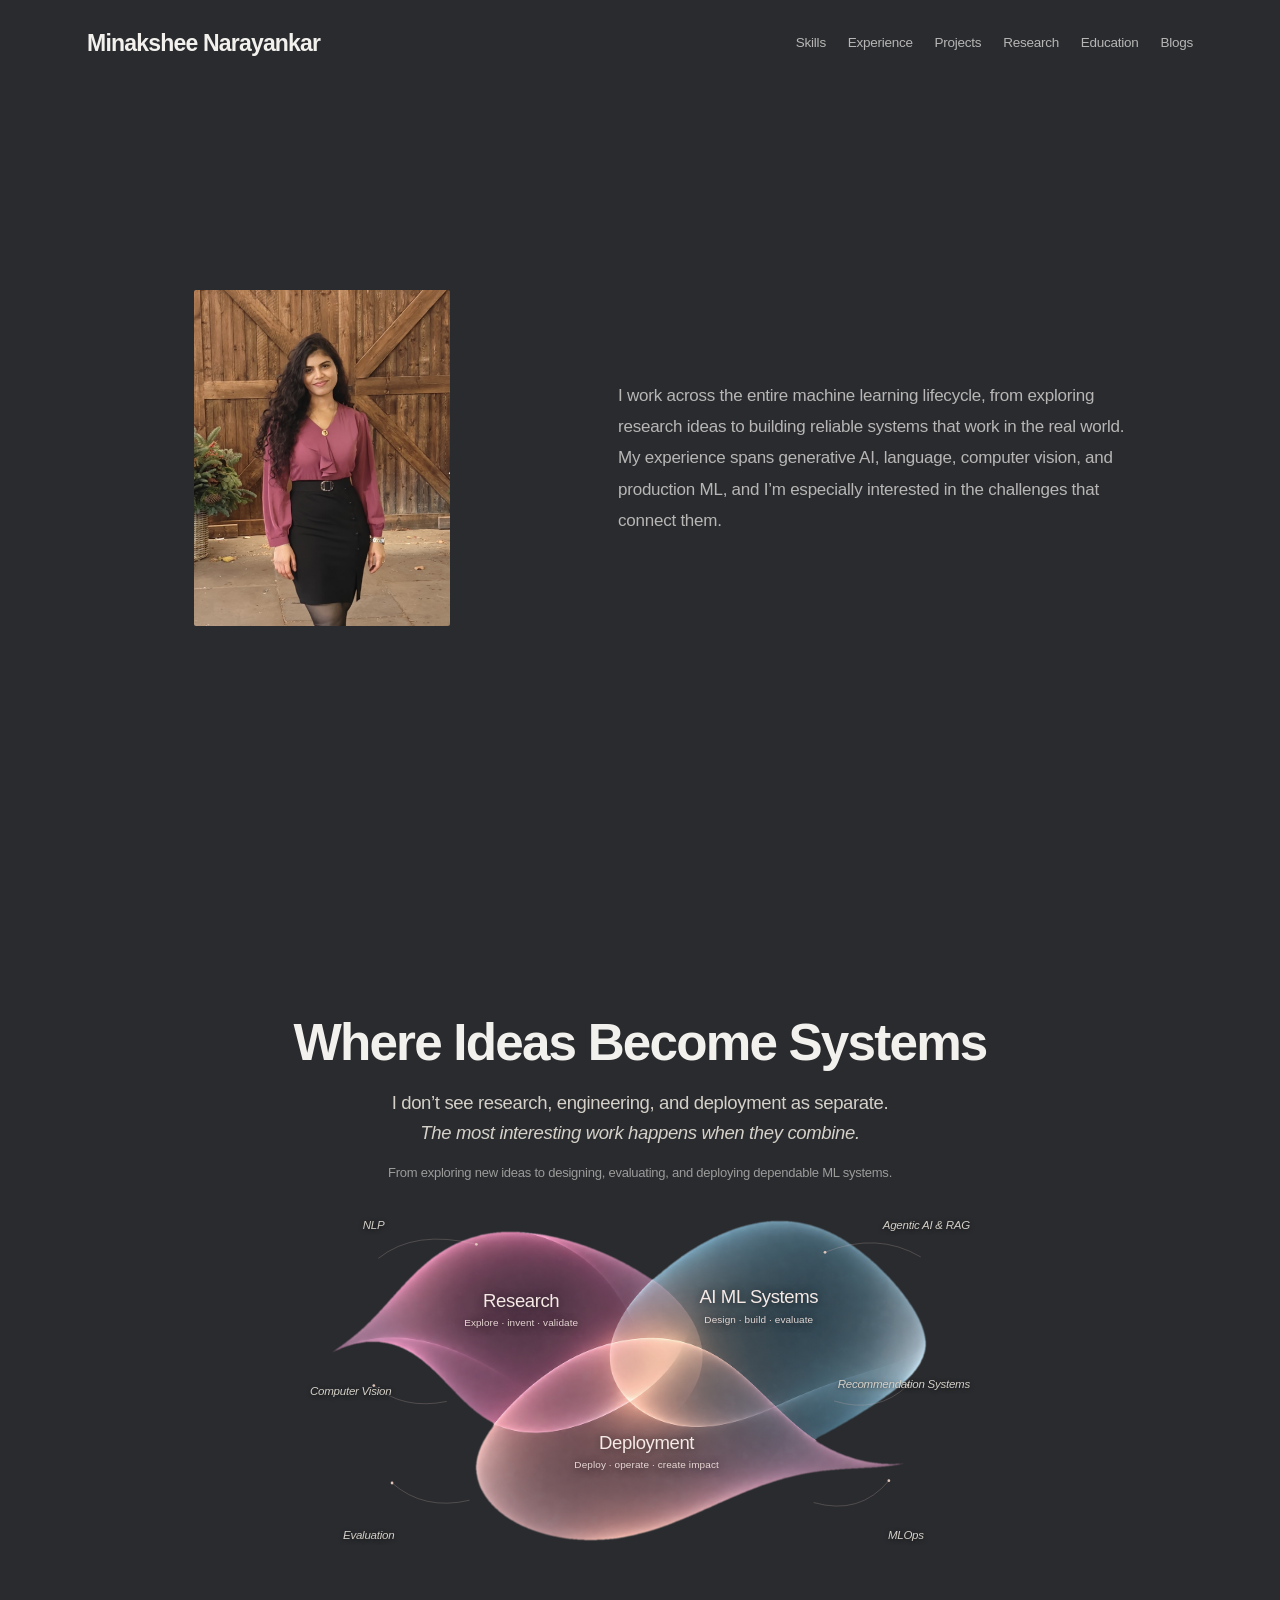
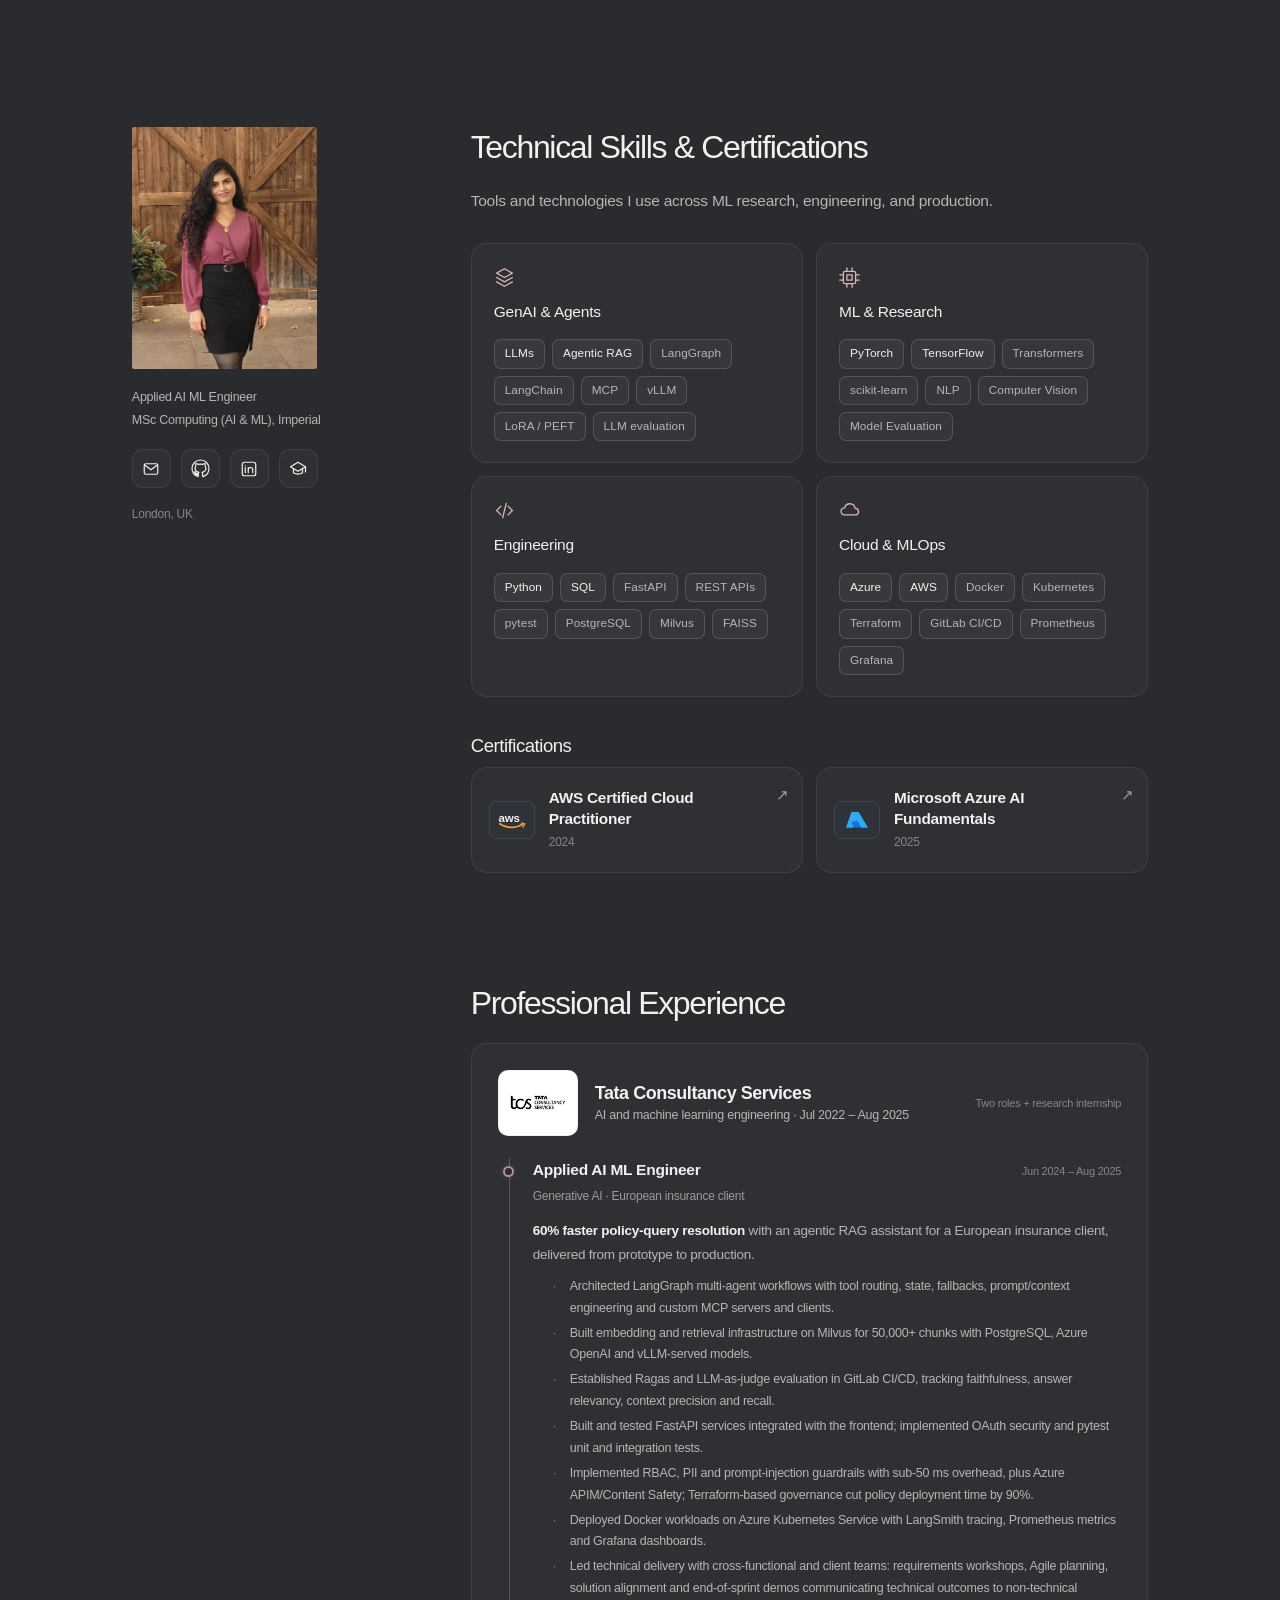
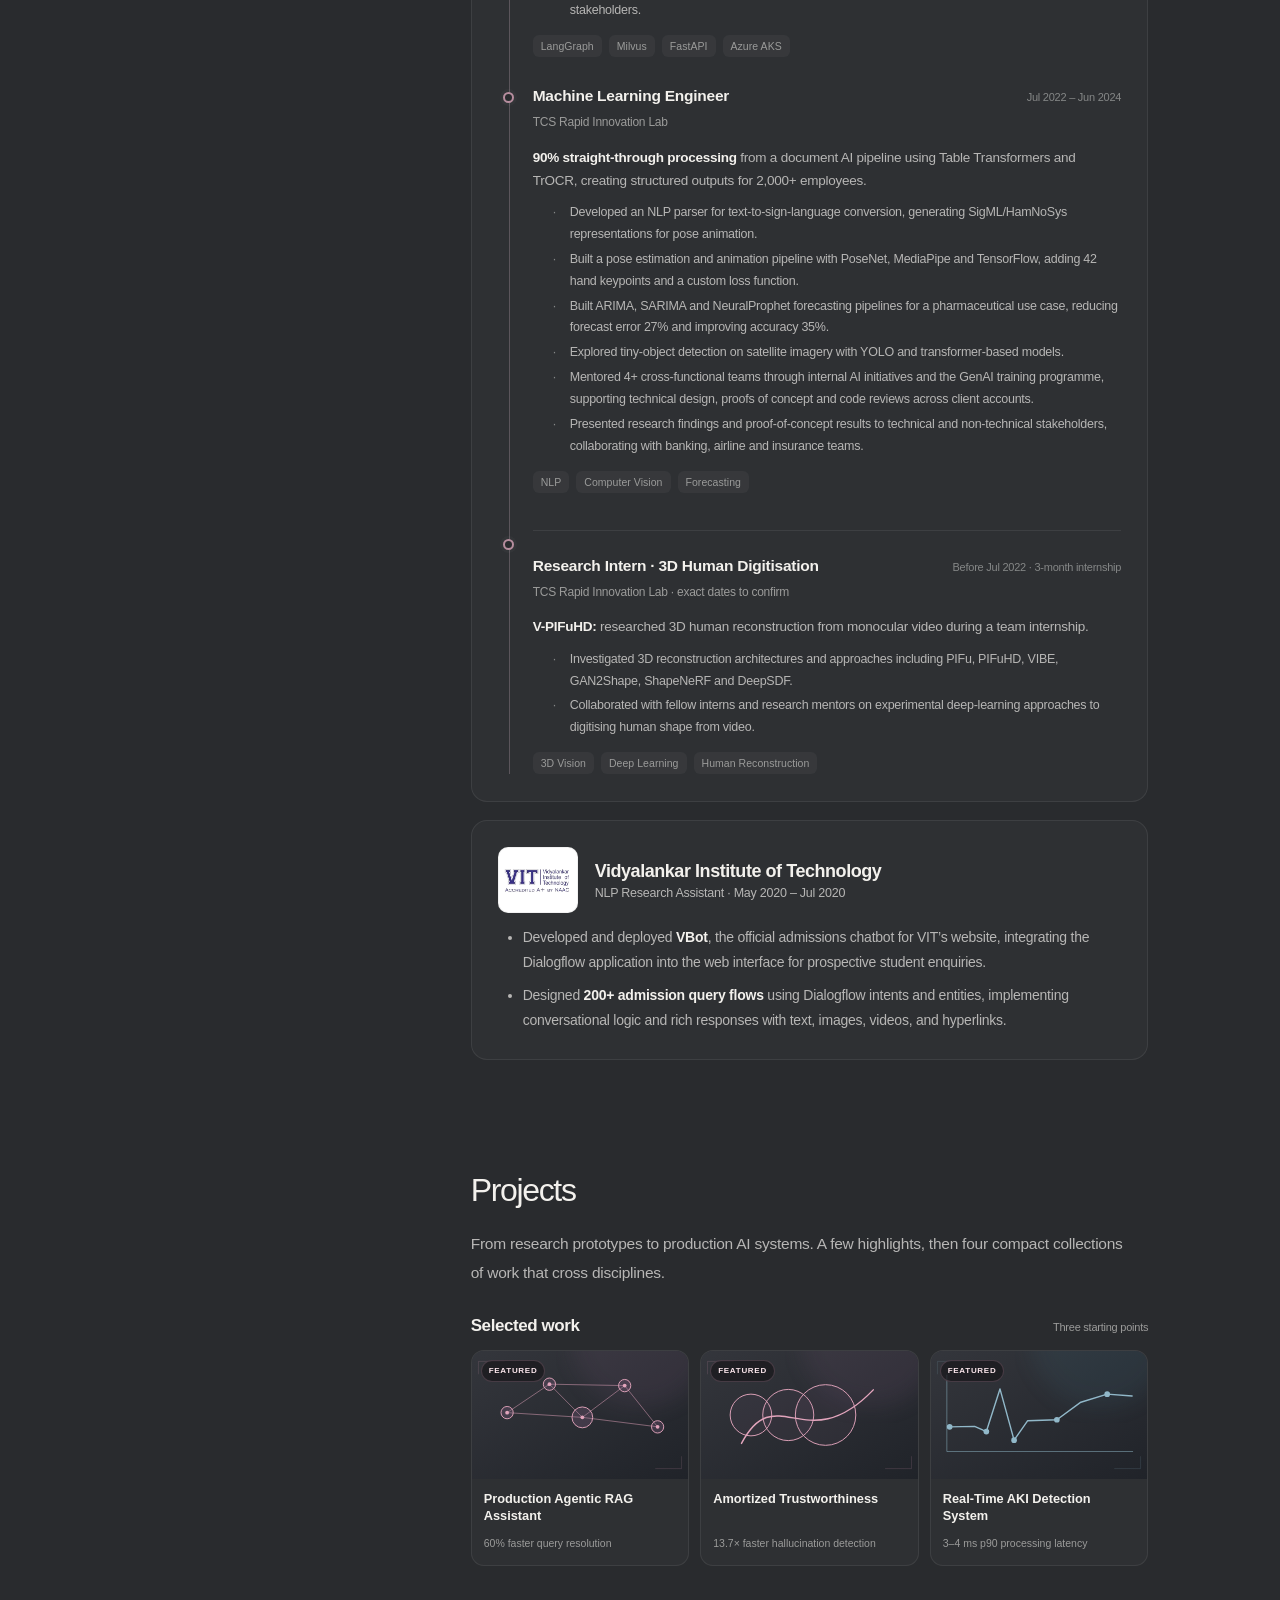
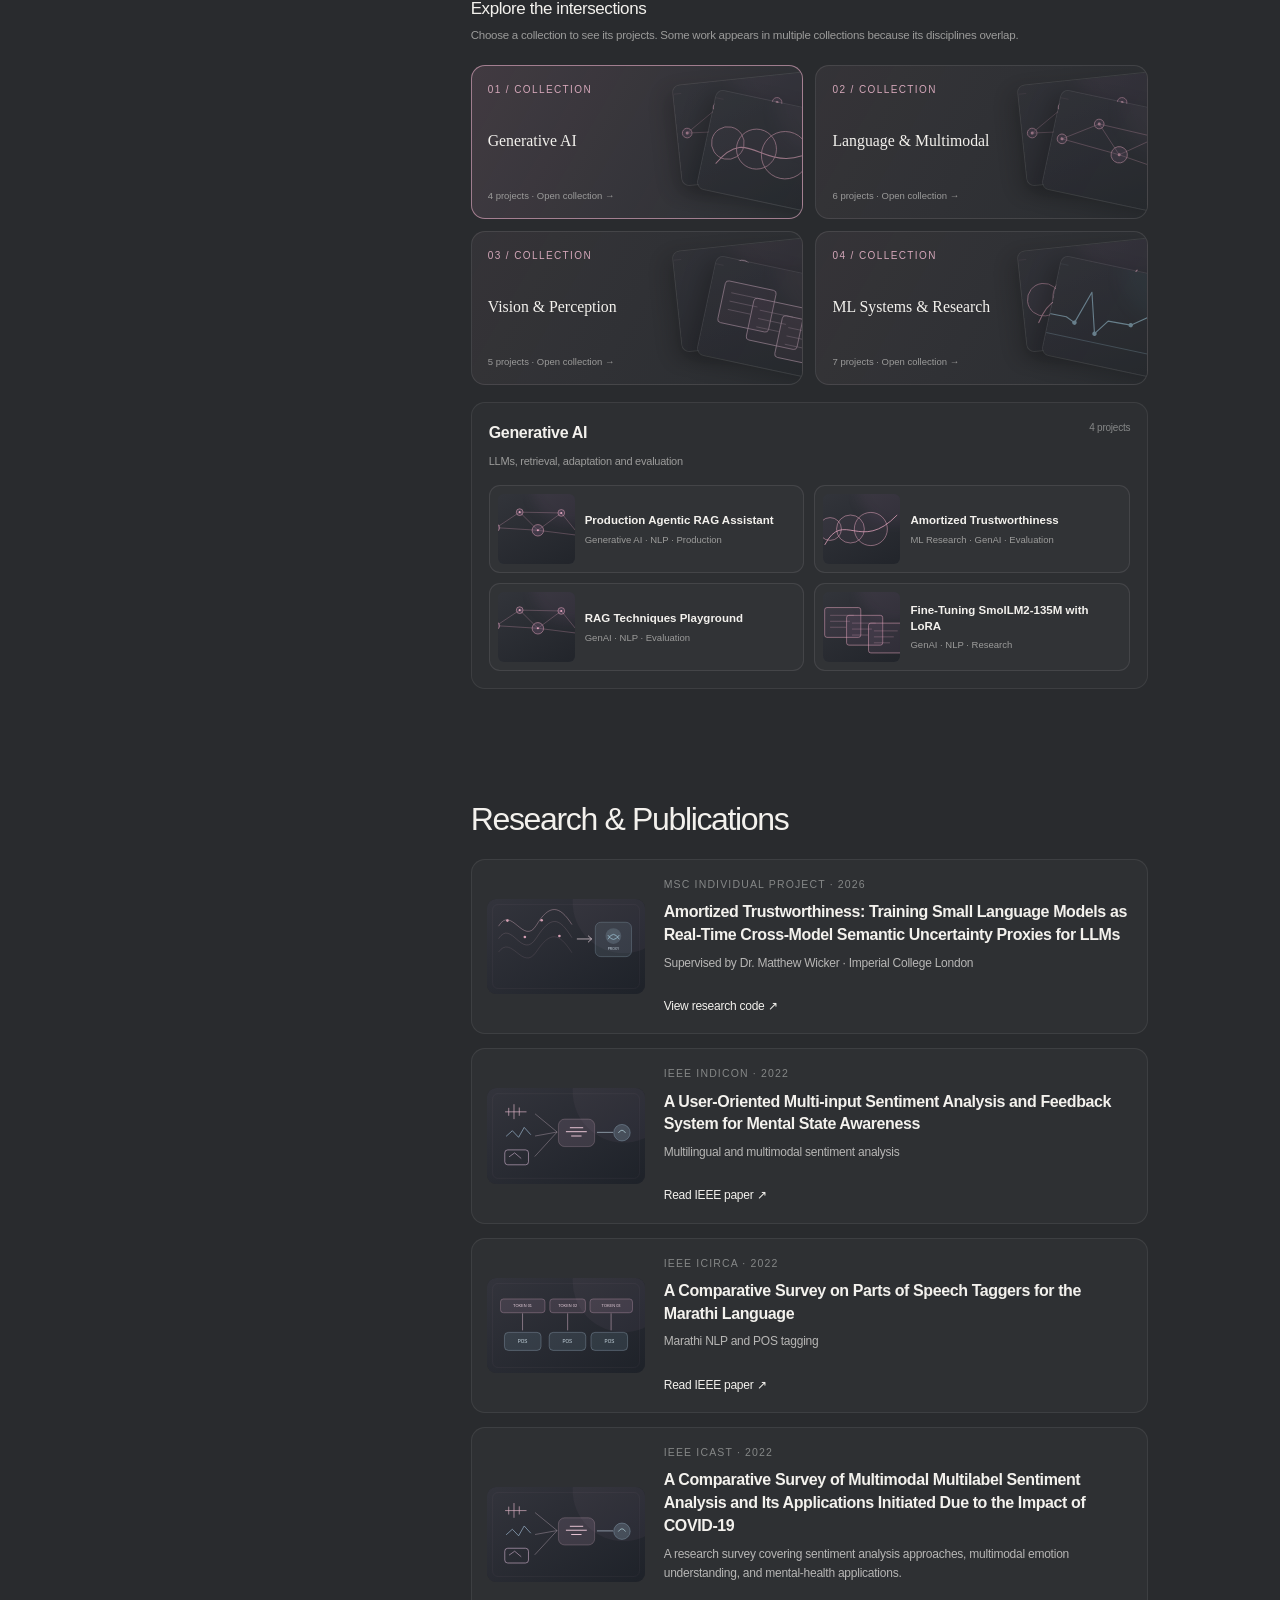
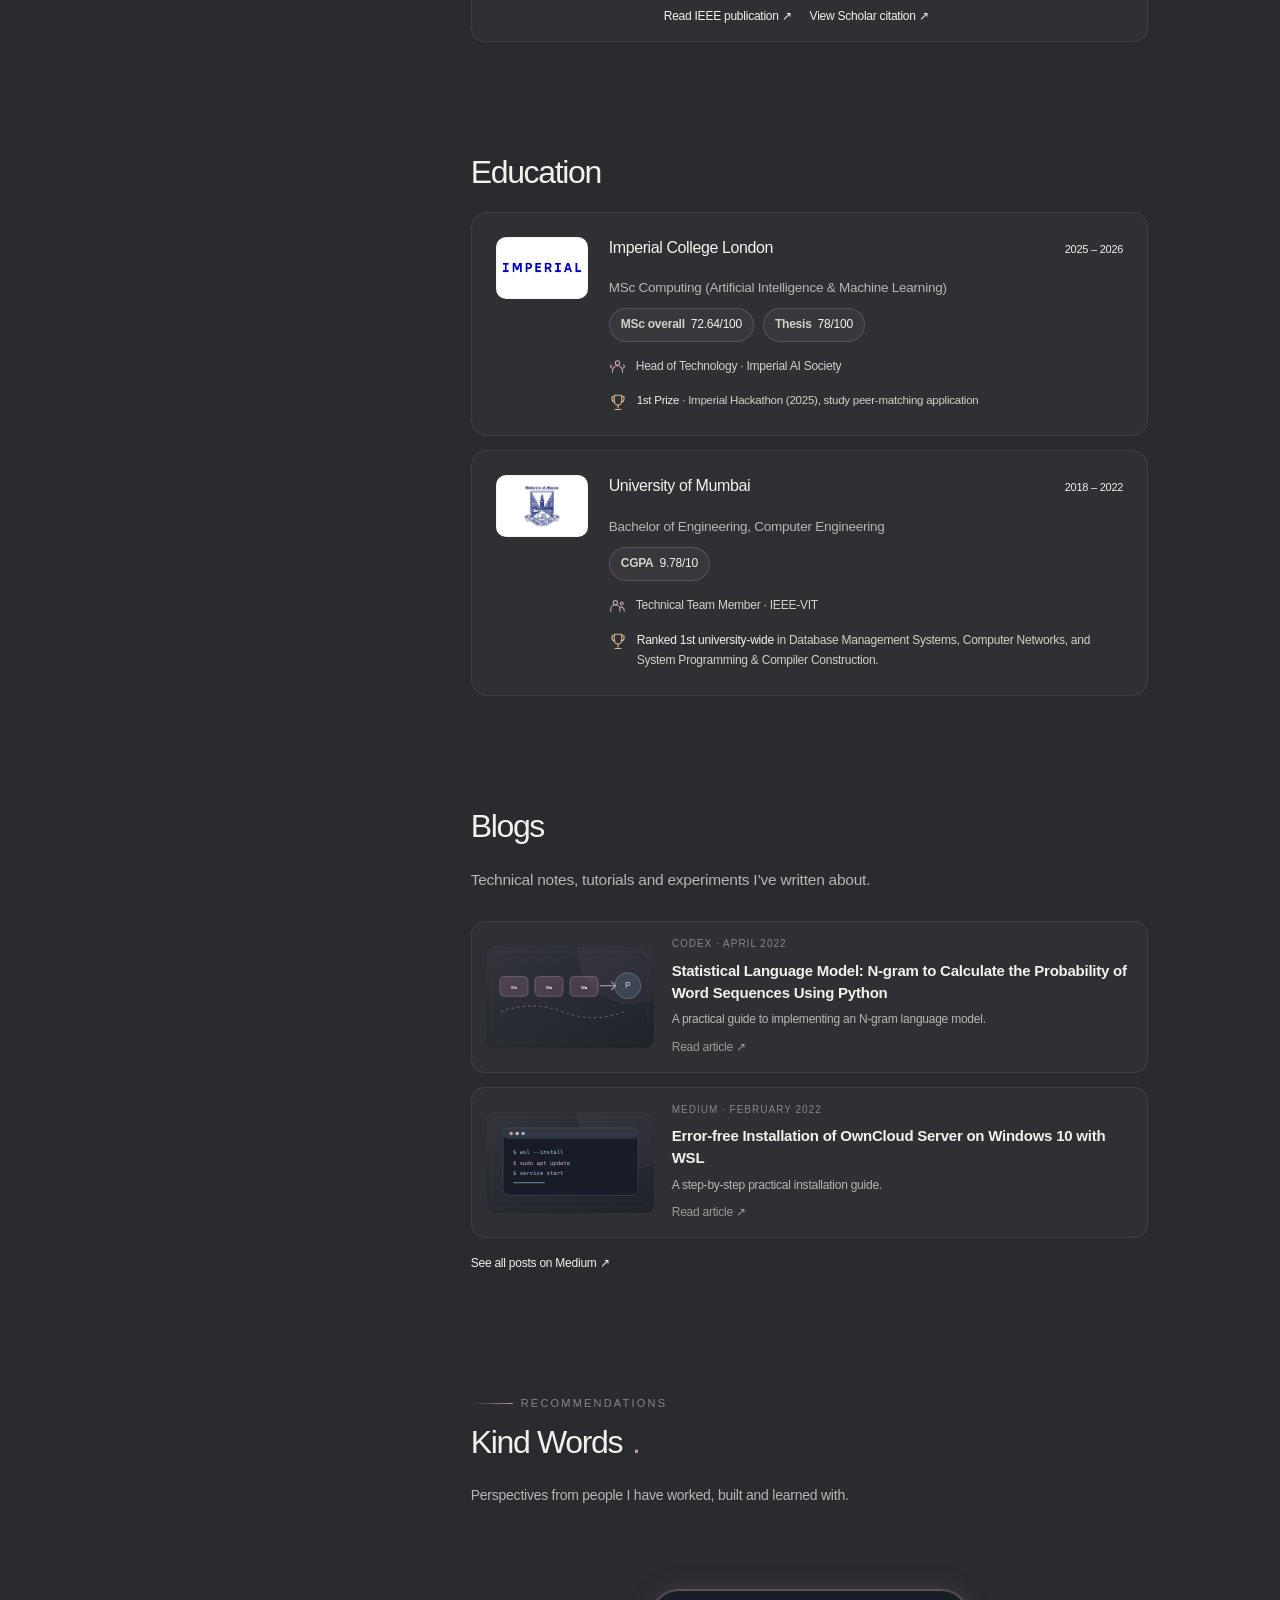
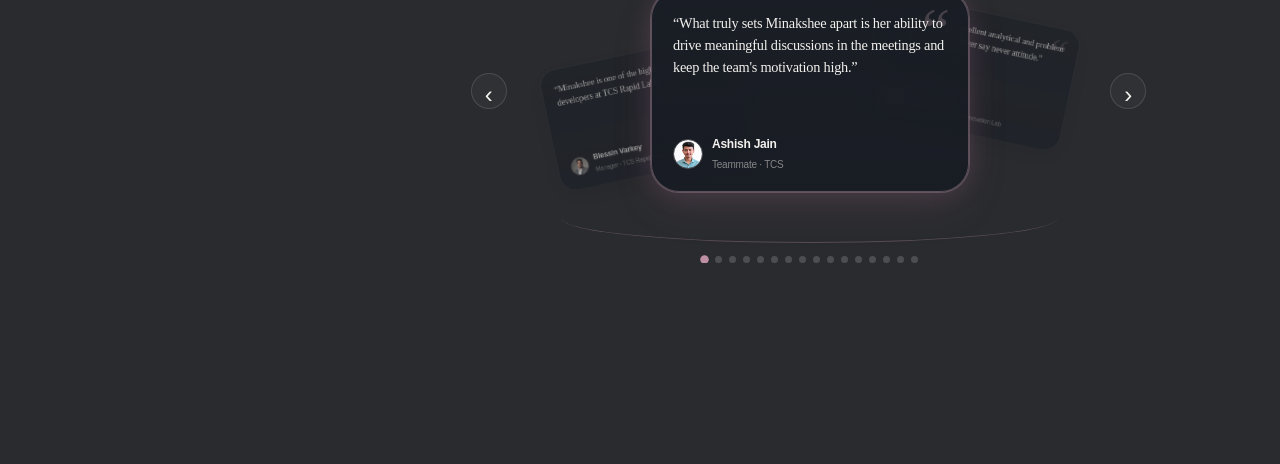
==== commit 81f23132: "bug fixed" ====
--- a/index.html
+++ b/index.html
@@ -811,7 +811,7 @@
 <main>
 <section aria-label="Introduction" class="hero container" id="home">
 <div class="hero-photo-wrap"><img alt="Portrait of Minakshee Narayankar" class="hero-photo" height="1262" src="[data-uri]" width="964"/></div>
-<div class="hero-copy"><h1 class="sr-only">Introduction</h1><p class="intro">I enjoy working across the entire machine learning lifecycle, from exploring research ideas to building reliable systems that work in the real world. My experience spans generative AI, language, computer vision, and production ML, and I’m especially interested in the challenges that connect them.</p></div>
+<div class="hero-copy"><h1 class="sr-only">Introduction</h1><p class="intro">I work across the entire machine learning lifecycle, from exploring research ideas to building reliable systems that work in the real world. My experience spans generative AI, language, computer vision, and production ML, and I’m especially interested in the challenges that connect them.</p></div>
 </section>
 <section aria-labelledby="approach-title" class="approach approach-v11" id="approach">
 <div class="approach-v11-intro">
@@ -1012,7 +1012,7 @@
  const root=document.documentElement, button=document.getElementById('theme-button');
  const moon='<svg viewBox="0 0 24 24"><path d="M20.5 14.7A8.5 8.5 0 0 1 9.3 3.5 8.6 8.6 0 1 0 20.5 14.7Z"/></svg>';
  const sun='<svg viewBox="0 0 24 24"><circle cx="12" cy="12" r="3.5"/><path d="M12 2v2M12 20v2M2 12h2m16 0h2M4.9 4.9l1.4 1.4m11.4 11.4 1.4 1.4M19.1 4.9l-1.4 1.4M6.3 17.7l-1.4 1.4"/></svg>';
- button.addEventListener('click',()=>{const light=root.dataset.theme!=='light';root.dataset.theme=light?'light':'dark';button.innerHTML=light?sun:moon;});
+ button?.addEventListener('click',()=>{const light=root.dataset.theme!=='light';root.dataset.theme=light?'light':'dark';button.innerHTML=light?sun:moon;});
  const menuButton=document.getElementById('mobile-menu'), nav=document.getElementById('site-nav');
  menuButton.addEventListener('click',()=>{const open=nav.classList.toggle('open');menuButton.setAttribute('aria-expanded',String(open));});
  nav.querySelectorAll('a').forEach(a=>a.addEventListener('click',()=>{nav.classList.remove('open');menuButton.setAttribute('aria-expanded','false');}));
@@ -1226,4 +1226,4 @@
   let resizeId=0;
   window.addEventListener('resize',()=>{cancelAnimationFrame(resizeId);resizeId=requestAnimationFrame(()=>controllers.forEach(c=>c.resize()));},{passive:true});
 })();
-</script></div></div></main></body></html>+</script></div></div></main></body></html>
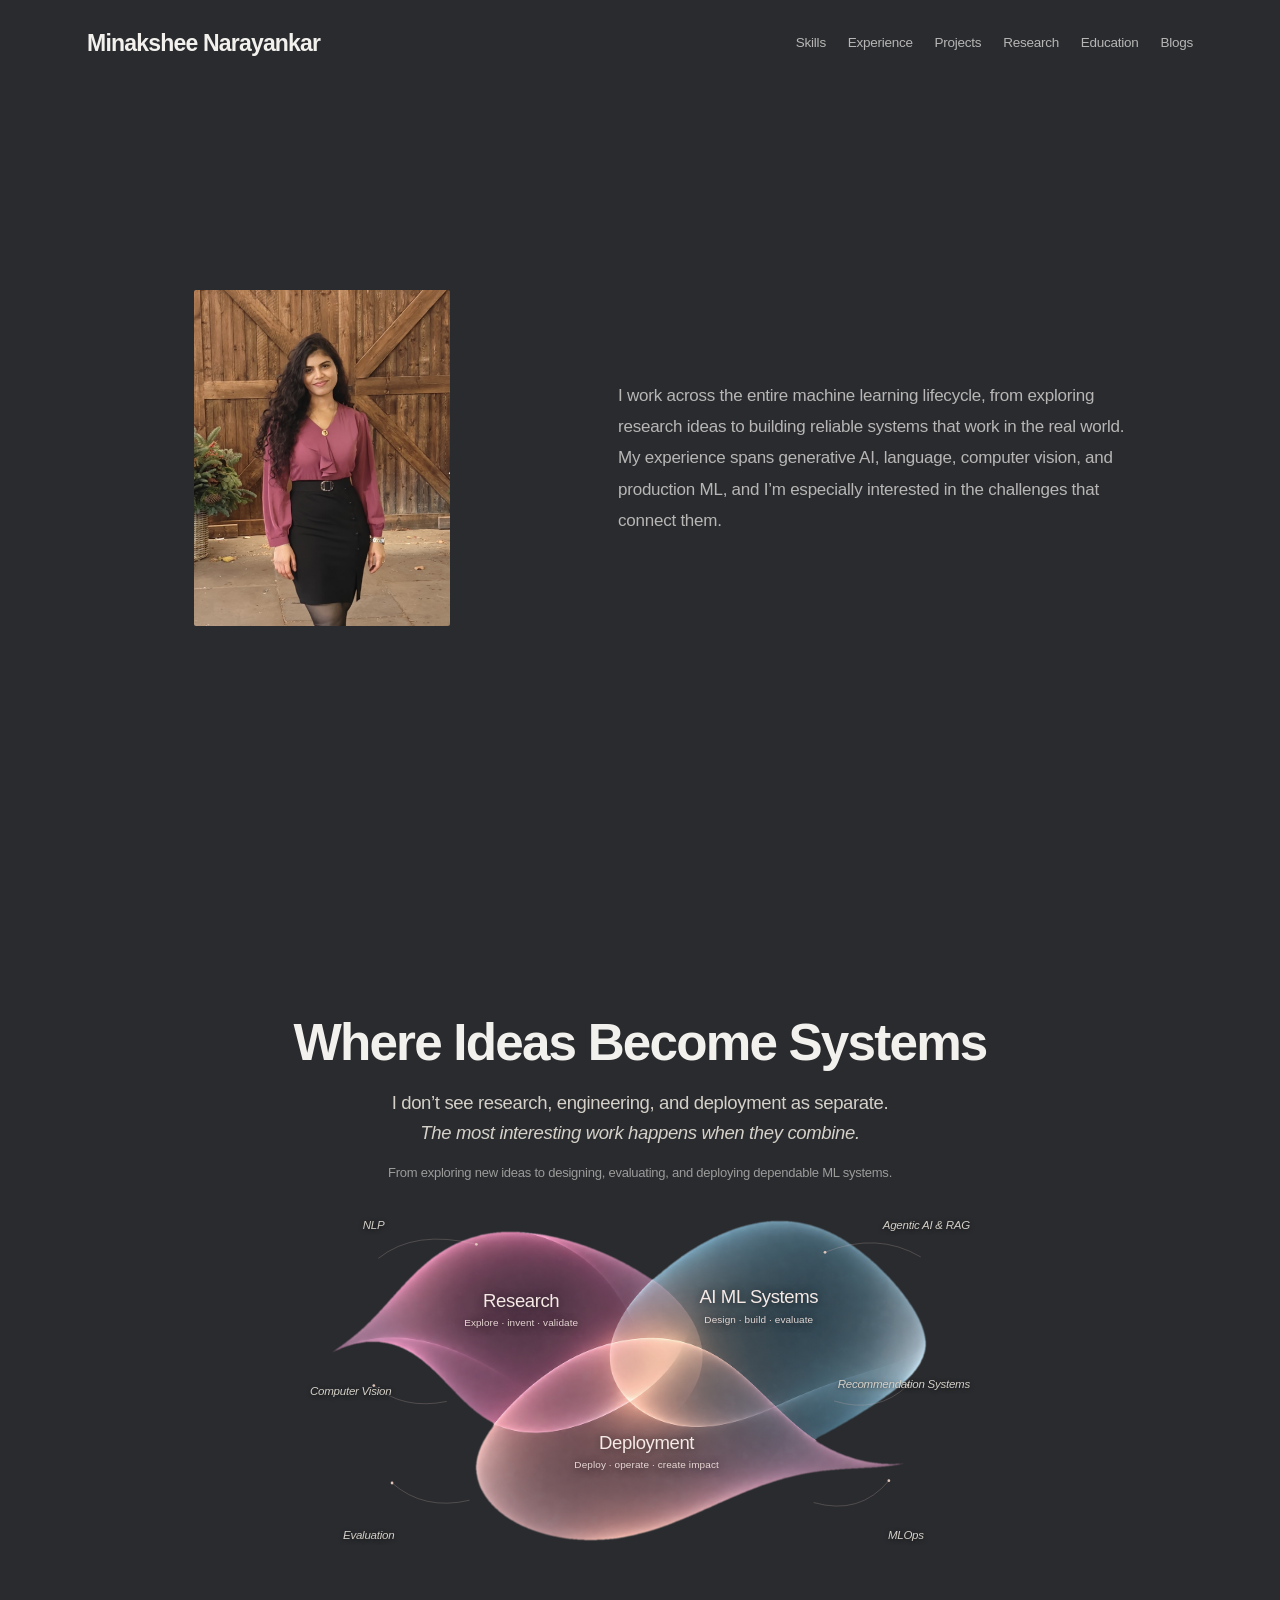
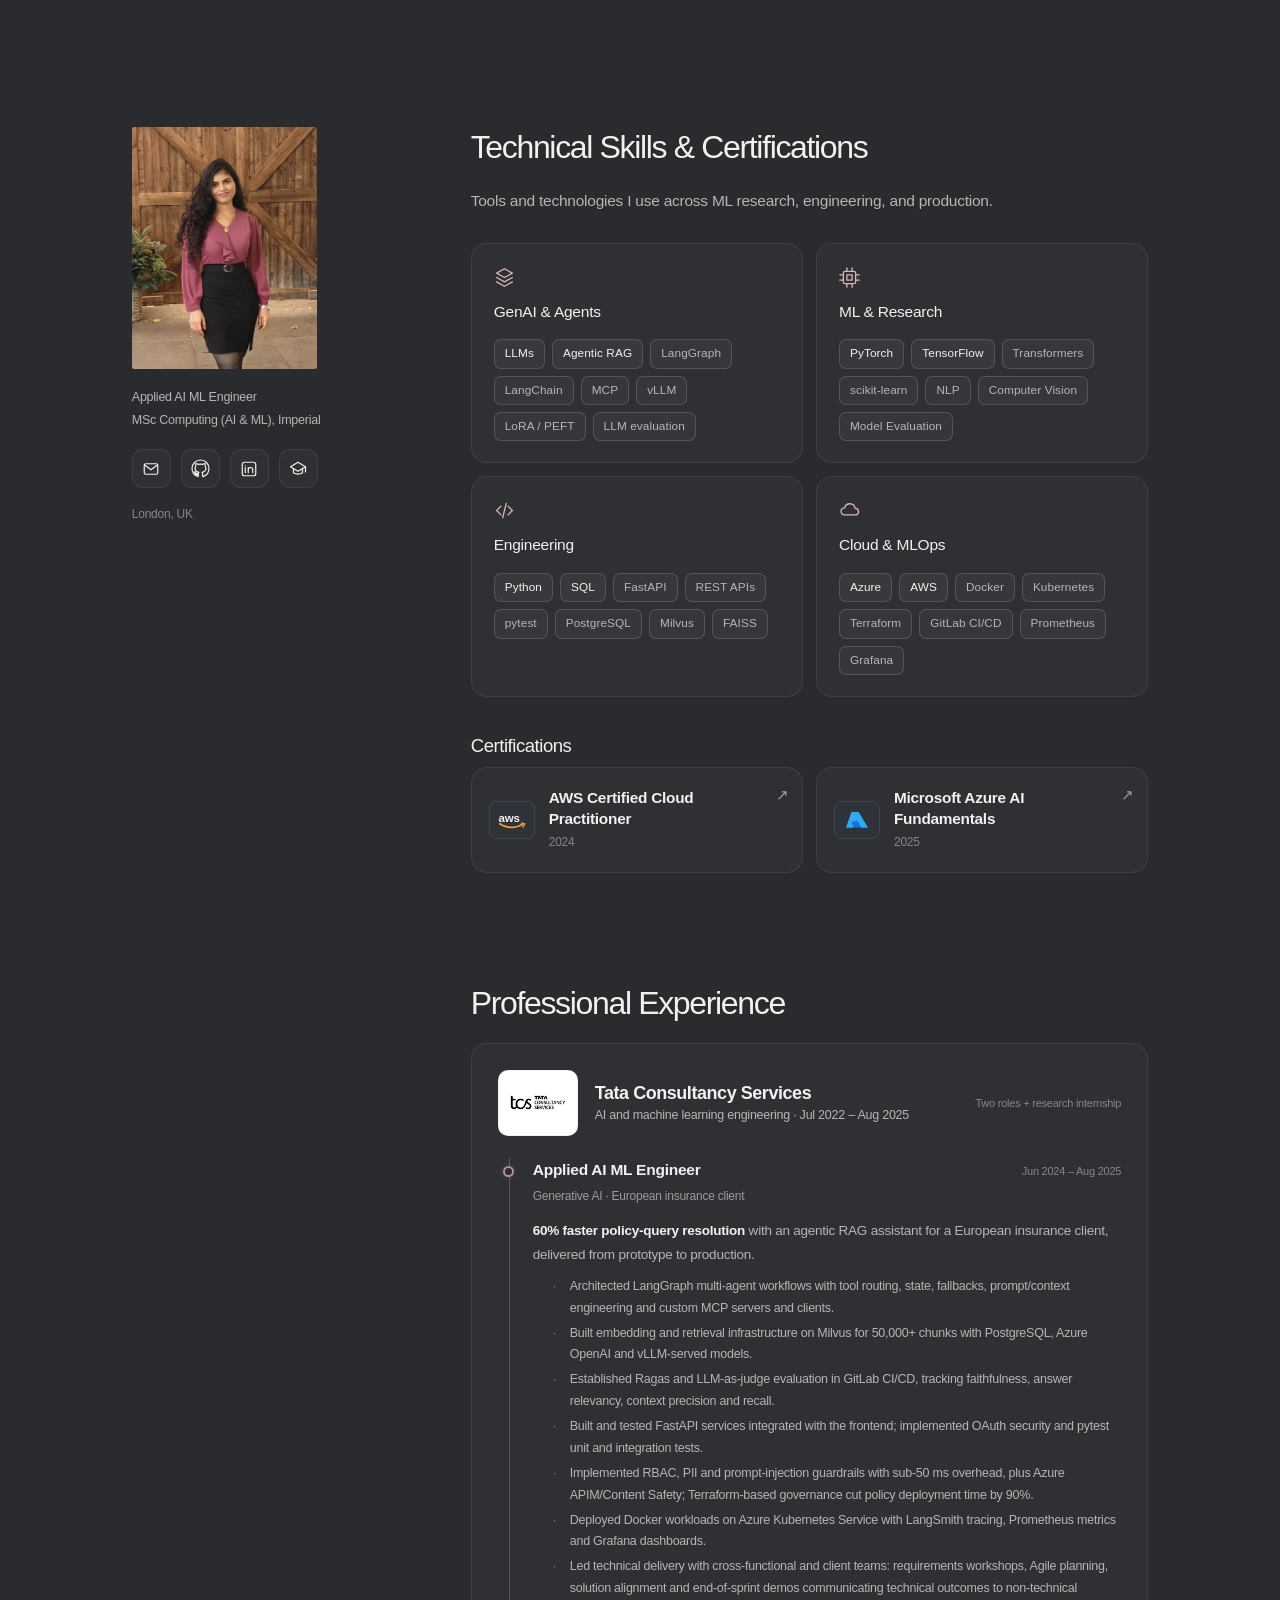
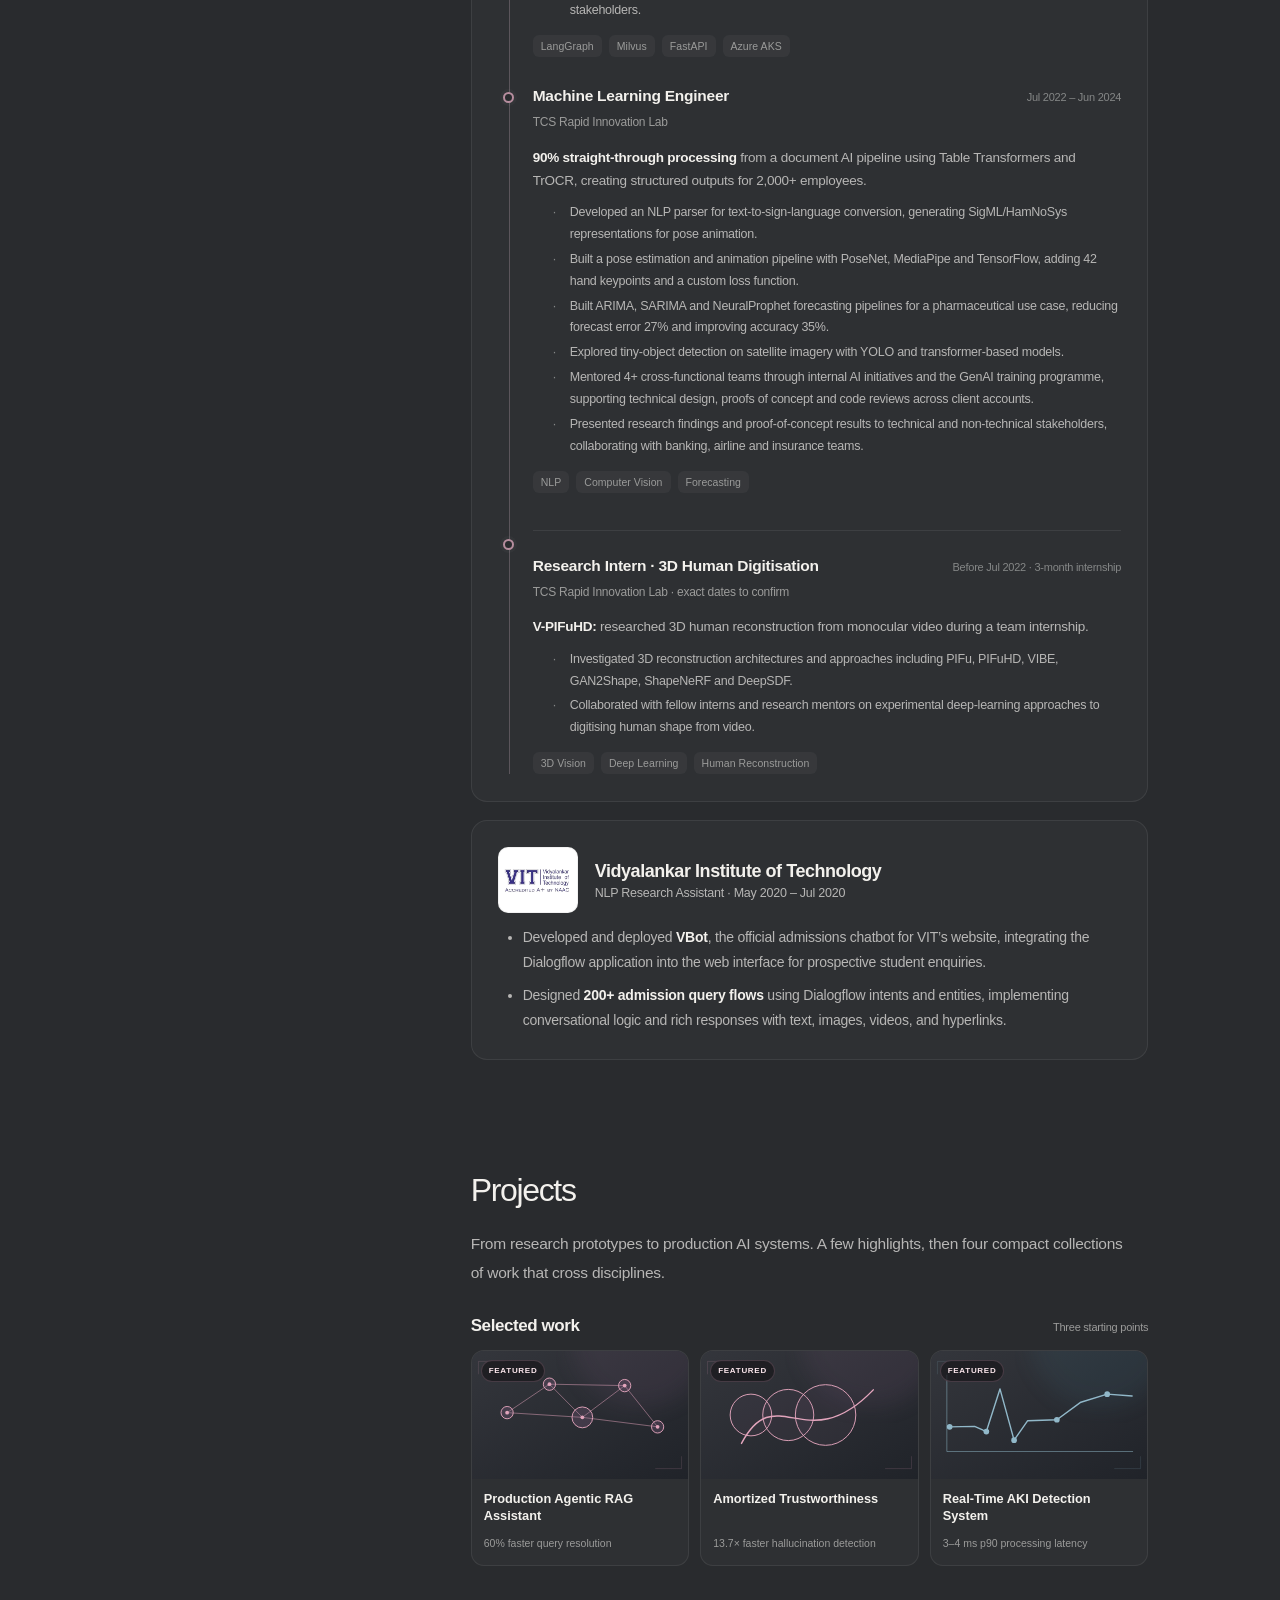
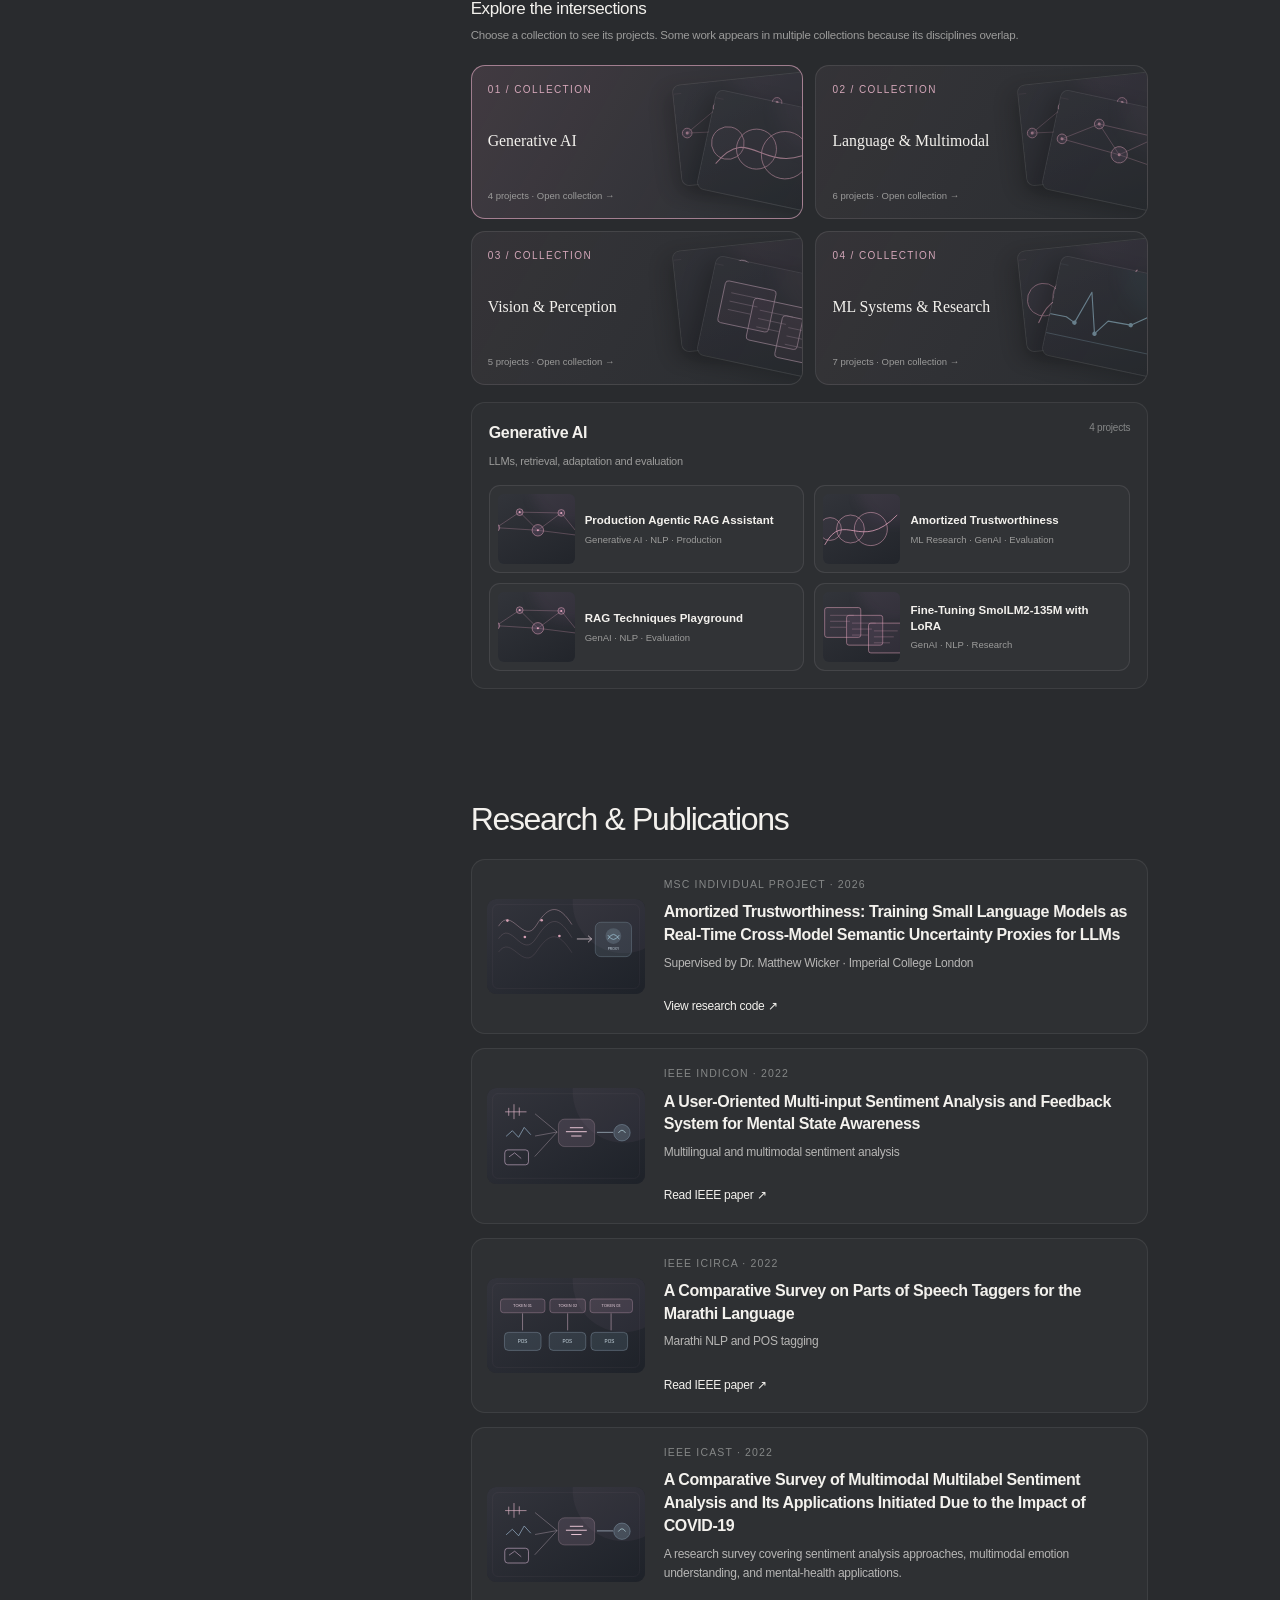
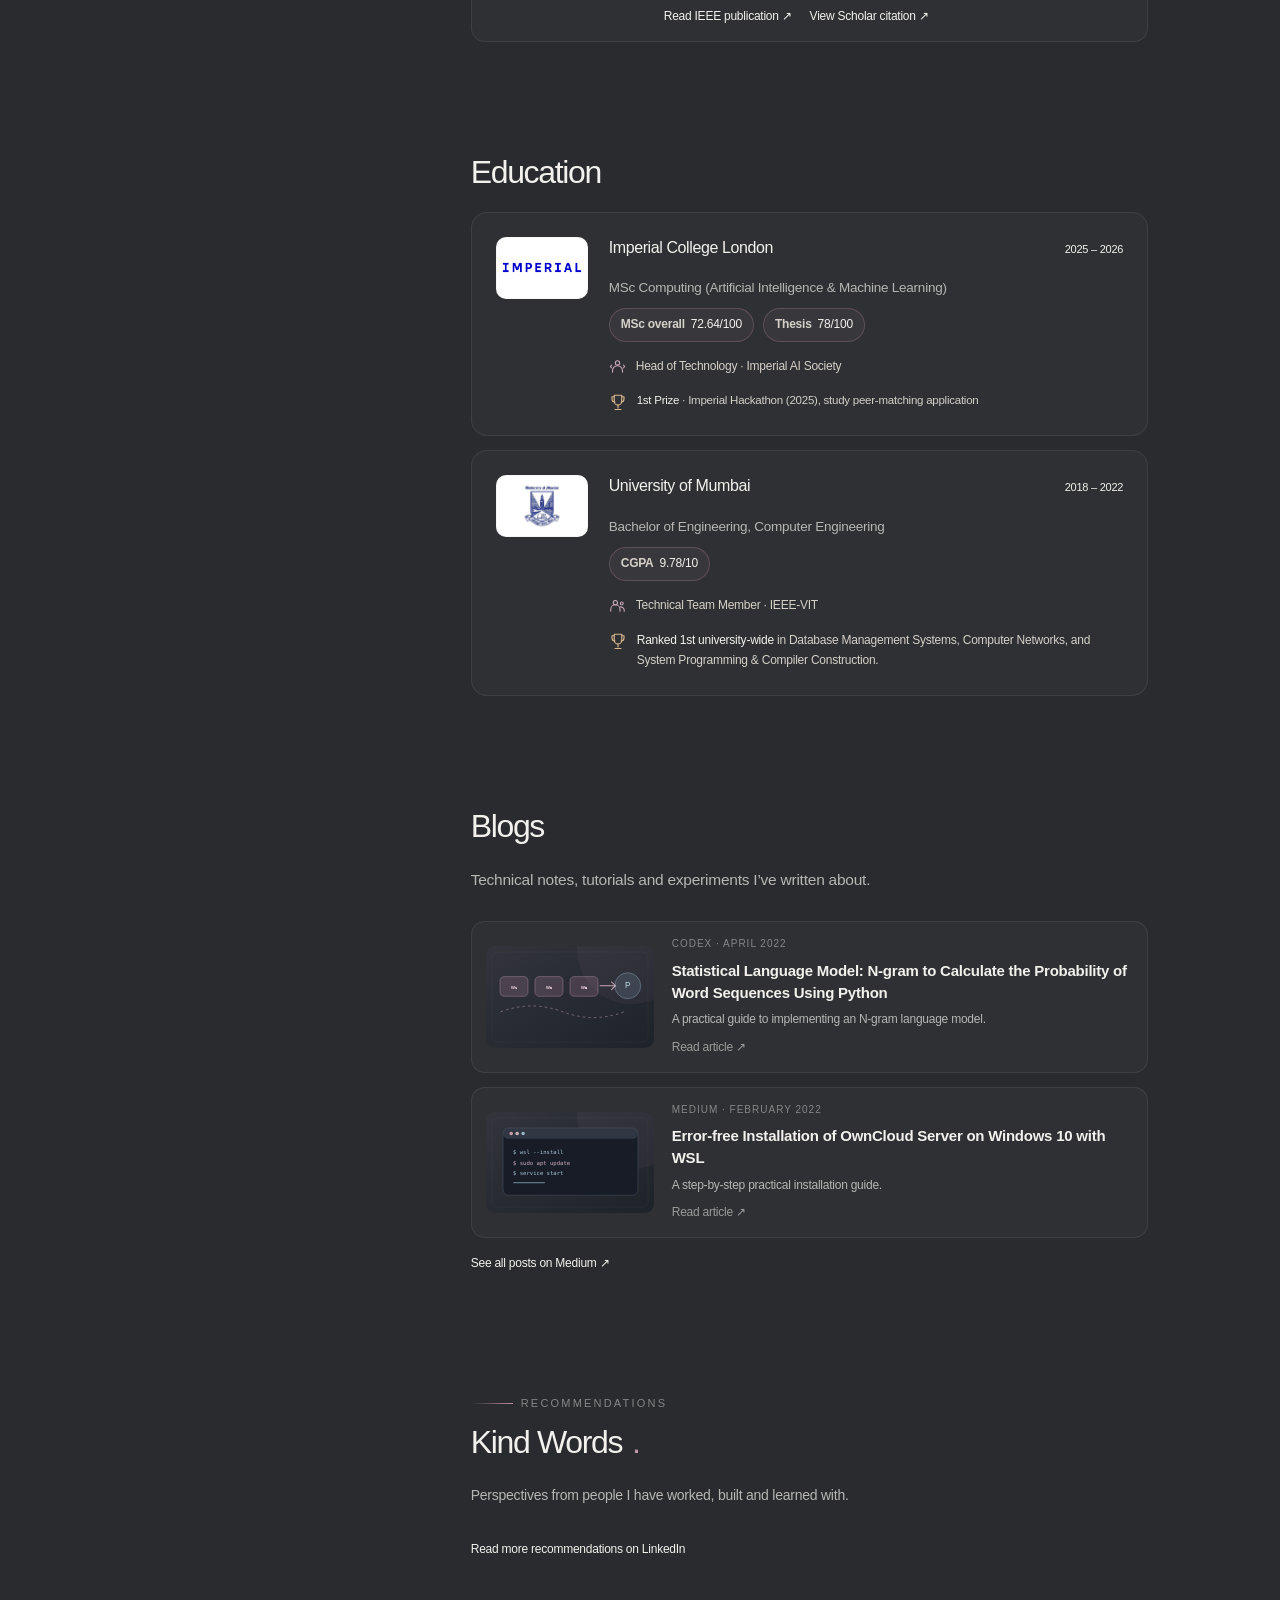
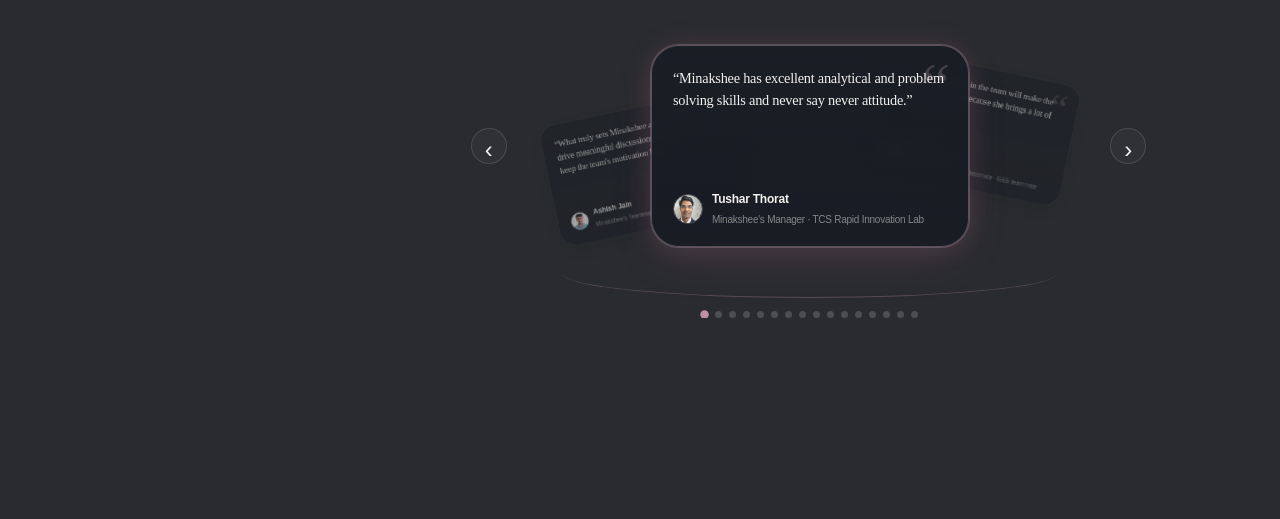
==== commit 8166c223: "updates" ====
--- a/index.html
+++ b/index.html
@@ -1000,6 +1000,7 @@
 <div class="v26-kicker">Recommendations</div>
 <h2 id="voices-title">Kind Words<span class="v25-period">.</span></h2>
 <p class="v26-intro">Perspectives from people I have worked, built and learned with.</p>
+<p class="v18-rec-note"><a class="pub-link" href="https://www.linkedin.com/in/minakshee-n/details/recommendations/" target="_blank" rel="noopener noreferrer">Read more recommendations on LinkedIn</a></p>
 <div class="v26-options">
 <article class="v26-study" data-glow="true" data-style="orbital">
 <div class="v26-stage-shell"><button aria-label="Previous in orbital carousel" class="v26-arrow prev" type="button">‹</button><div class="v26-stage"><div class="v26-viewport"></div></div><button aria-label="Next in orbital carousel" class="v26-arrow next" type="button">›</button></div>
@@ -1065,19 +1066,128 @@
  showCollection('genai');
 
 })();</script>
-<script id="v26-quotes" type="application/json">[{"quote":"Minakshee has excellent analytical and problem solving skills and never say never attitude.","author":"Tushar Thorat","relation":"Manager · TCS Rapid Innovation Lab","initials":"TT","photo":"[data-uri]"},{"quote":"She had worked on many challenging problems across domains and technologies.","author":"Tushar Thorat","relation":"Manager · TCS Rapid Innovation Lab","initials":"TT","photo":"[data-uri]"},{"quote":"her ownership mindset and dedication makes her someone you can always count on","author":"Tushar Thorat","relation":"Manager · TCS Rapid Innovation Lab","initials":"TT","photo":"[data-uri]"},{"quote":"many a times I recall Minakshee came up with breakthroughs when all roads seemed closed.","author":"Tushar Thorat","relation":"Manager · TCS Rapid Innovation Lab","initials":"TT","photo":"[data-uri]"},{"quote":"Minakshee is one of the highly skilled developers at TCS Rapid Labs.","author":"Blessin Varkey","relation":"Manager · TCS Rapid Innovation Lab","initials":"BV","photo":"[data-uri]"},{"quote":"She has a strong understanding of both traditional and Gen AI & DevOps.","author":"Blessin Varkey","relation":"Manager · TCS Rapid Innovation Lab","initials":"BV","photo":"[data-uri]"},{"quote":"Minakshee is an effective communicator and is able to explain complex concepts in a clear and concise manner.","author":"Blessin Varkey","relation":"Manager · TCS Rapid Innovation Lab","initials":"BV","photo":"[data-uri]"},{"quote":"She is also a team player and is always willing to help out her colleagues.","author":"Blessin Varkey","relation":"Manager · TCS Rapid Innovation Lab","initials":"BV","photo":"[data-uri]"},{"quote":"She is an excellent coder and a fast learner, quickly adapting to new technologies in the AI space.","author":"Ashish Jain","relation":"Teammate · TCS","initials":"AJ","photo":"[data-uri]"},{"quote":"Her strength lies in her structured planning and efficient execution of AI/ML projects.","author":"Ashish Jain","relation":"Teammate · TCS","initials":"AJ","photo":"[data-uri]"},{"quote":"What truly sets Minakshee apart is her ability to drive meaningful discussions in the meetings and keep the team's motivation high.","author":"Ashish Jain","relation":"Teammate · TCS","initials":"AJ","photo":"[data-uri]"},{"quote":"She’s a fantastic communicator, delivering insightful presentations on emerging technologies and explaining complex concepts with clarity.","author":"Ashish Jain","relation":"Teammate · TCS","initials":"AJ","photo":"[data-uri]"},{"quote":"Minakshee has been the smartest person in the crowd.","author":"Aradhana Rai","relation":"University classmate · IEEE teammate","initials":"AR","photo":"[data-uri]"},{"quote":"The thing I appreciate the most about her is the dedication she puts into get things done.","author":"Aradhana Rai","relation":"University classmate · IEEE teammate","initials":"AR","photo":"[data-uri]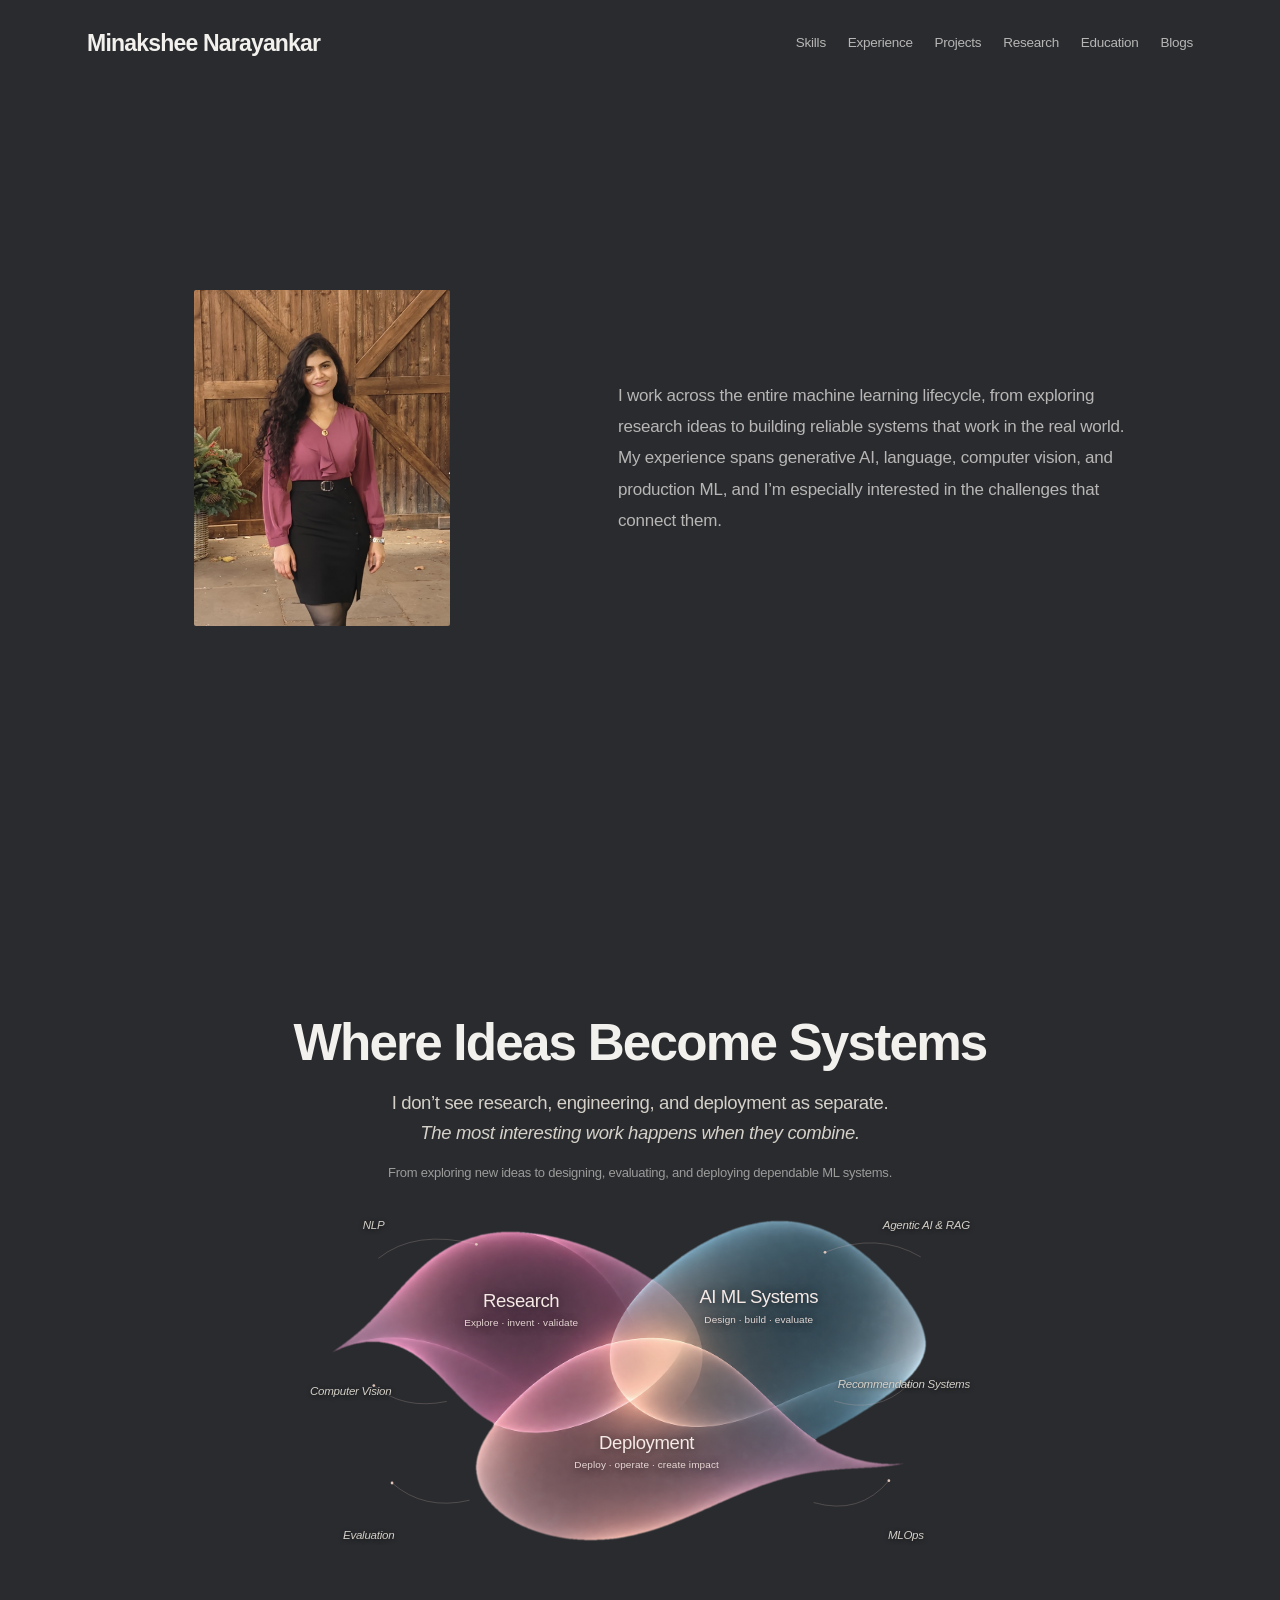
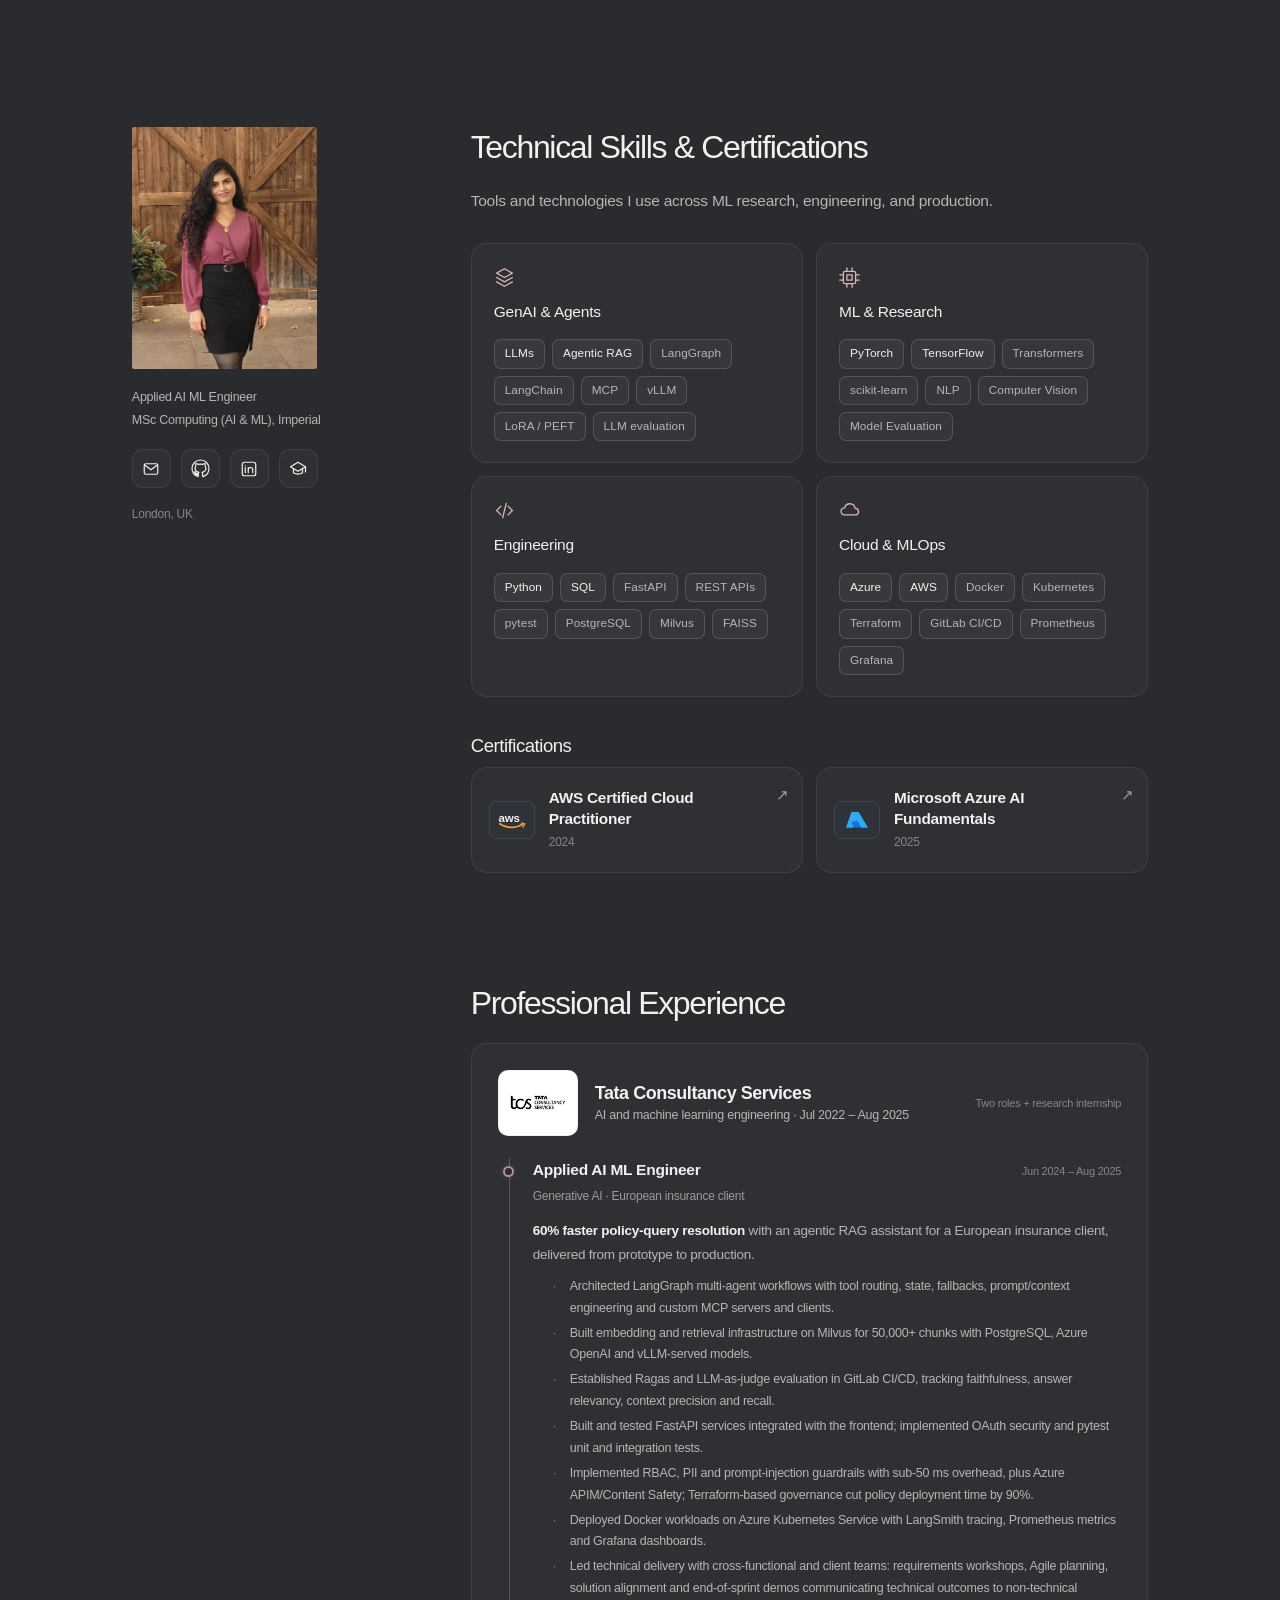
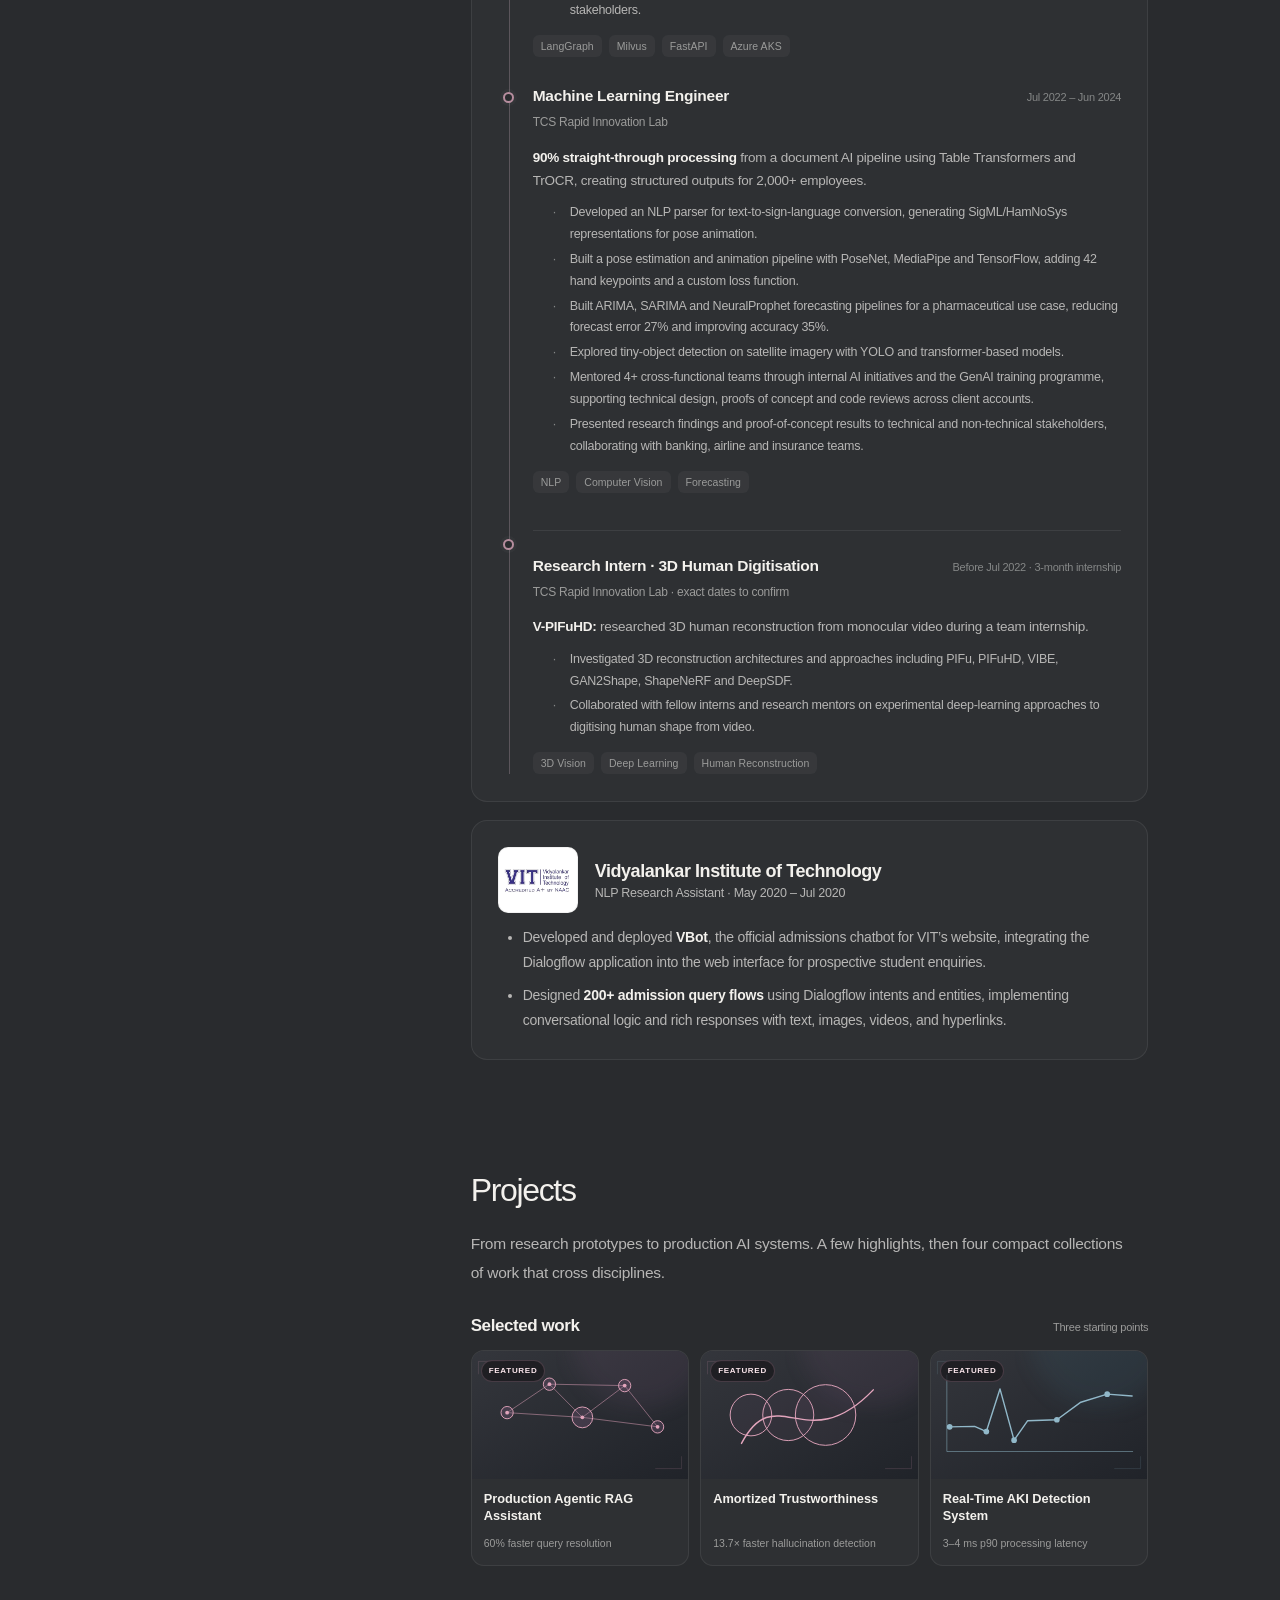
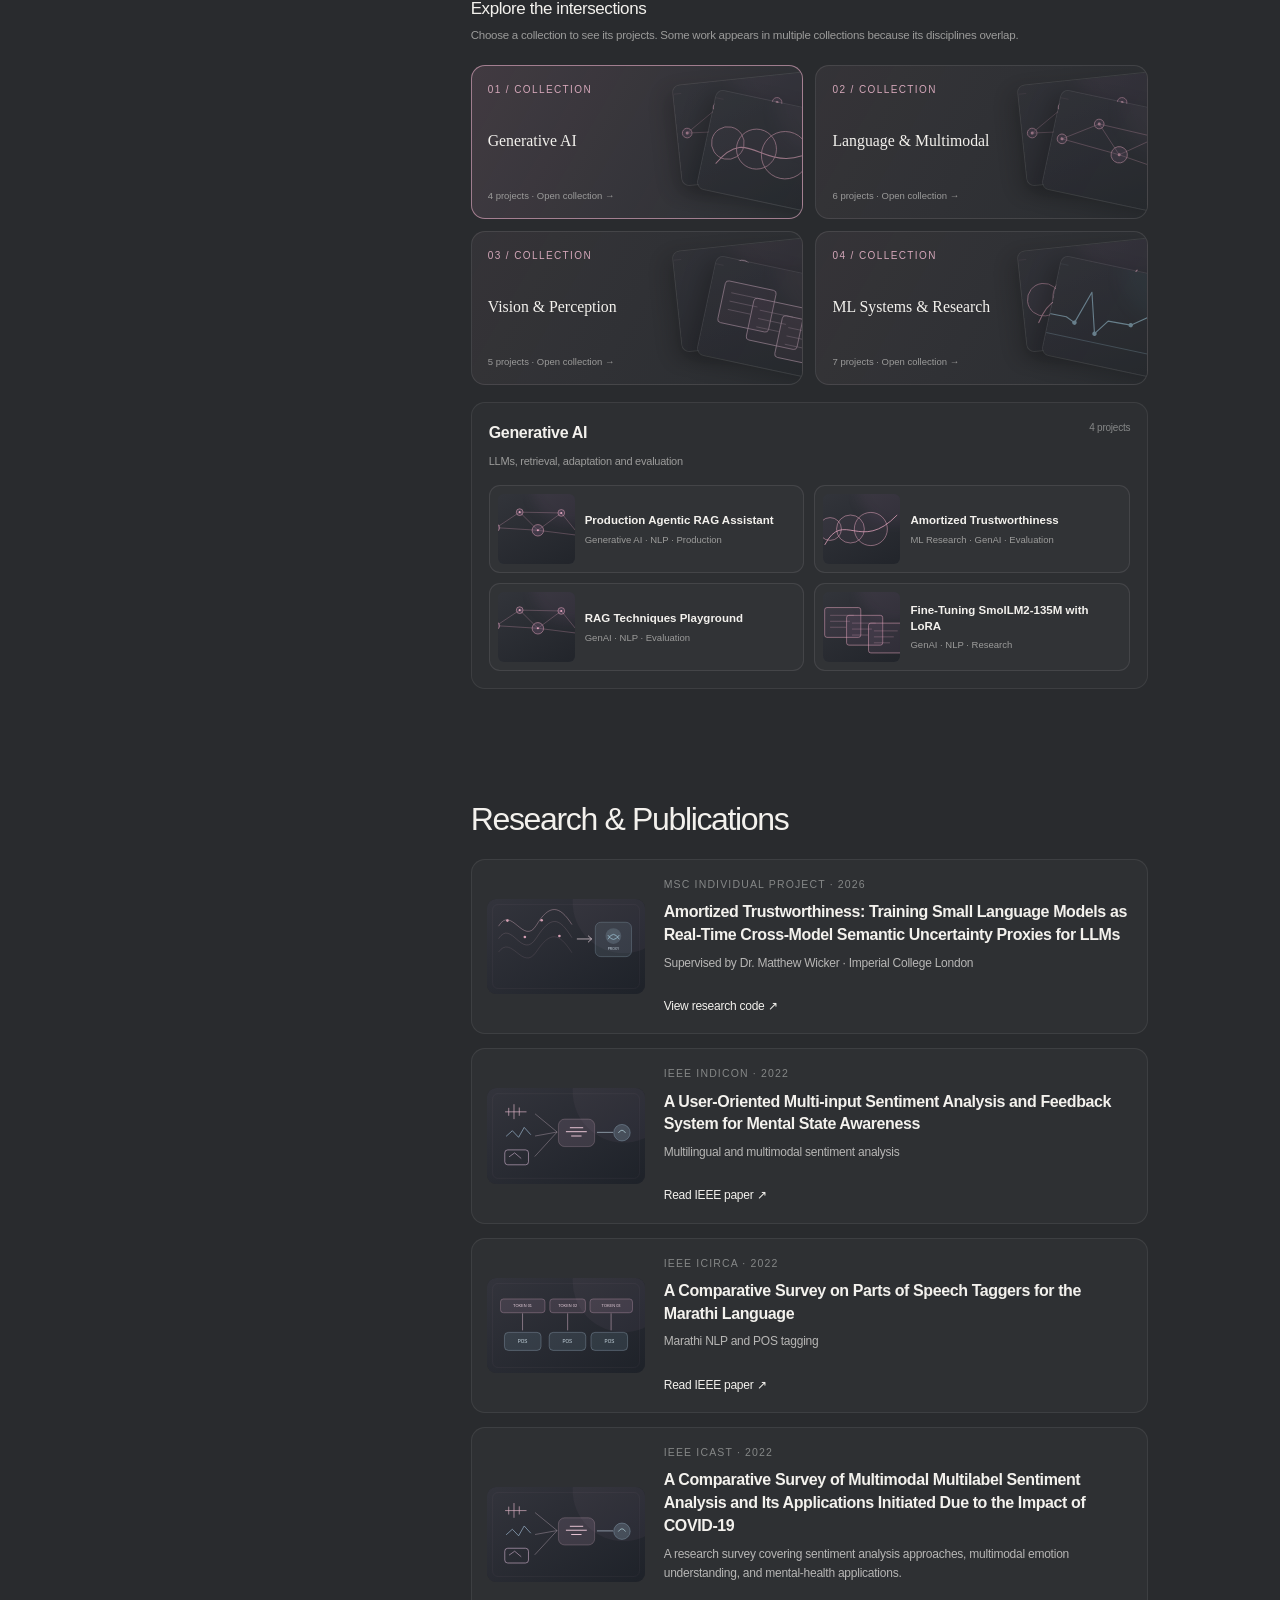
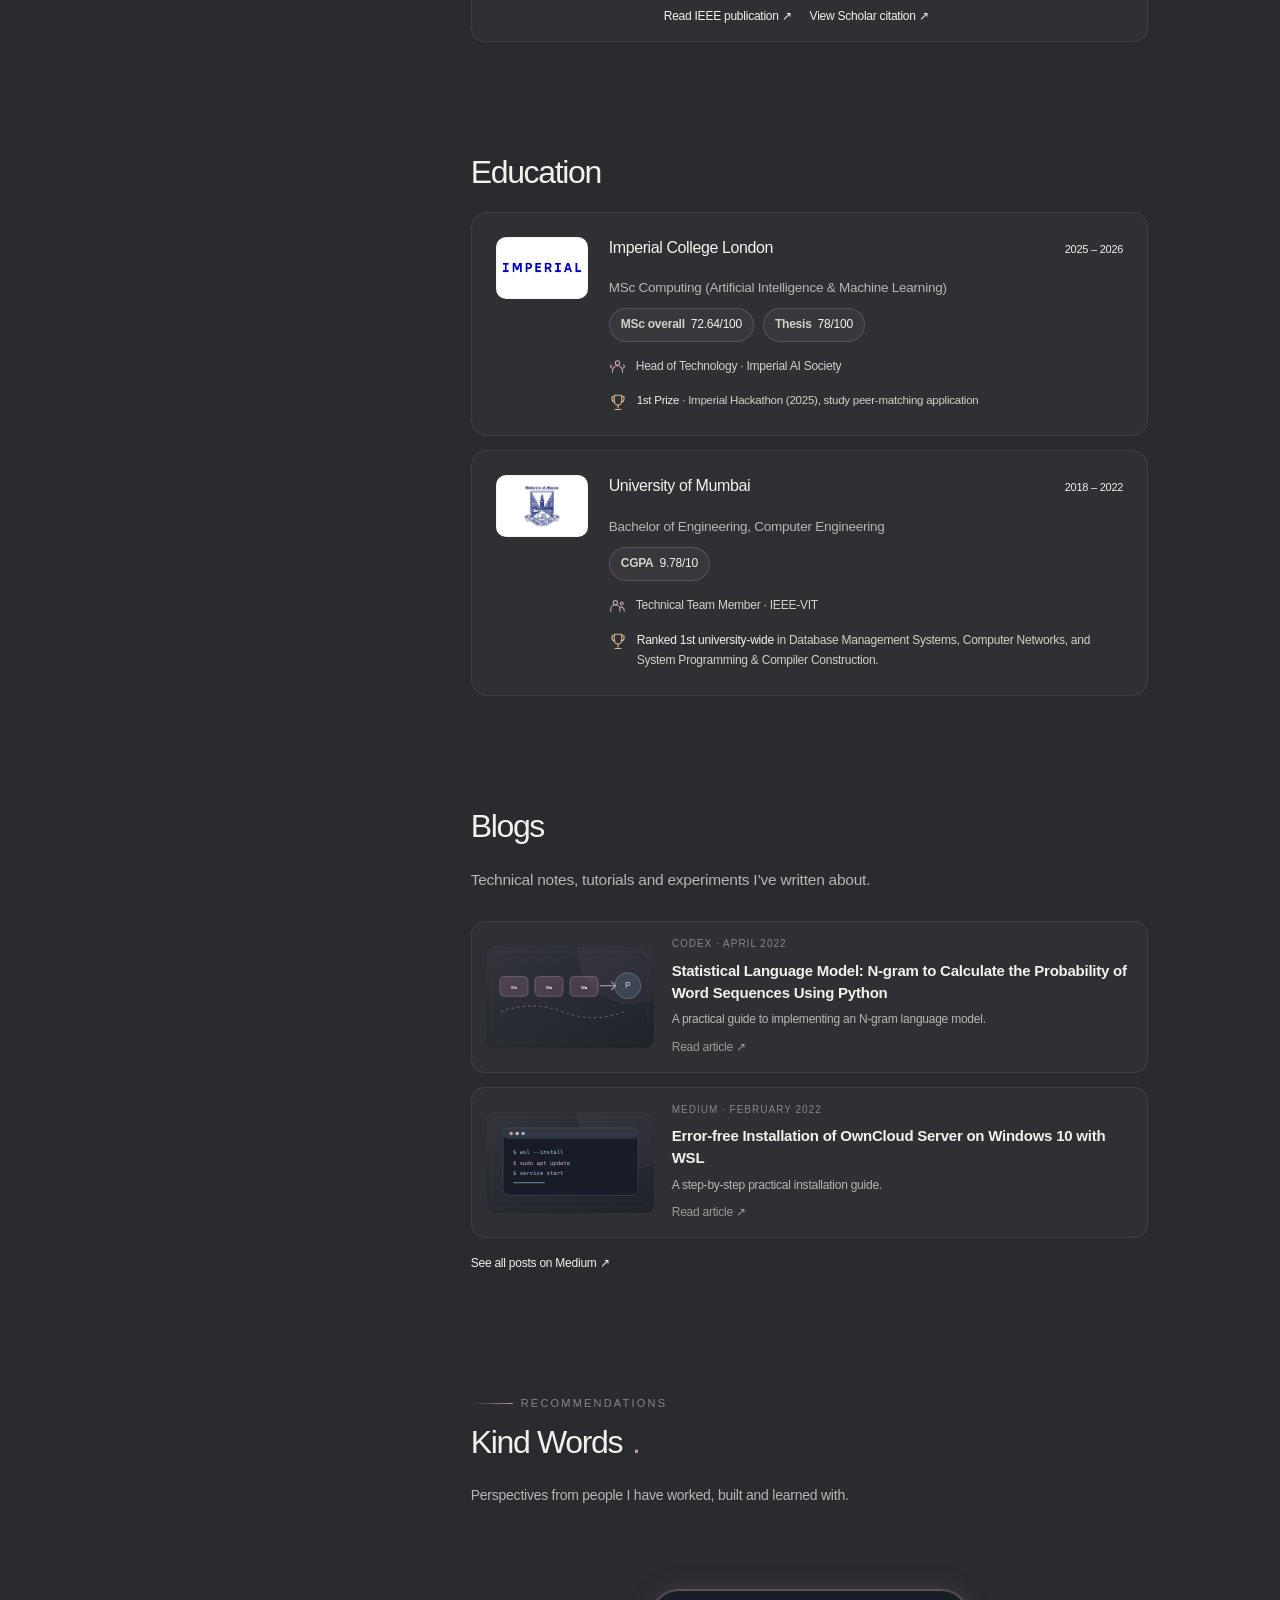
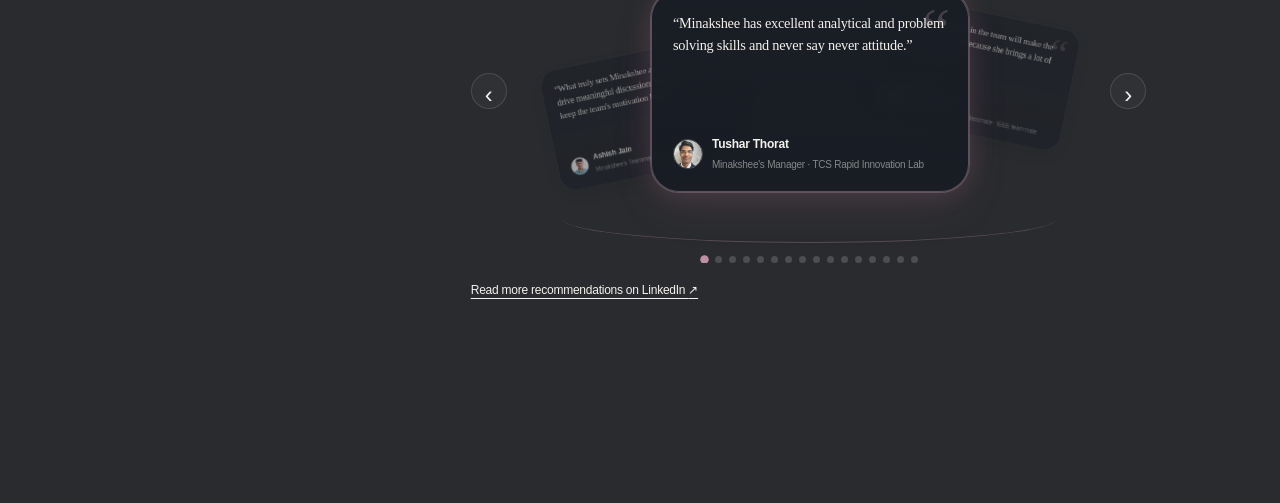
==== commit 695144a6: "updates" ====
--- a/index.html
+++ b/index.html
@@ -995,18 +995,19 @@
 .v30-recommendations .v26-stage{height:320px}
 .v30-recommendations .v26-mini-dots{margin-top:0}
 .v30-recommendations .v26-options{gap:0}
+.v30-recommendations .recommendations-link{display:inline-block;margin-top:18px;color:var(--fg);font-size:12px;text-decoration:underline;text-underline-offset:4px}
 @media(max-width:760px){.v30-recommendations .v26-stage{height:260px}}
 </style>
 <div class="v26-kicker">Recommendations</div>
 <h2 id="voices-title">Kind Words<span class="v25-period">.</span></h2>
 <p class="v26-intro">Perspectives from people I have worked, built and learned with.</p>
-<p class="v18-rec-note"><a class="pub-link" href="https://www.linkedin.com/in/minakshee-n/details/recommendations/" target="_blank" rel="noopener noreferrer">Read more recommendations on LinkedIn</a></p>
 <div class="v26-options">
 <article class="v26-study" data-glow="true" data-style="orbital">
 <div class="v26-stage-shell"><button aria-label="Previous in orbital carousel" class="v26-arrow prev" type="button">‹</button><div class="v26-stage"><div class="v26-viewport"></div></div><button aria-label="Next in orbital carousel" class="v26-arrow next" type="button">›</button></div>
 <div class="v26-mini-dots"></div>
 </article>
 </div>
+<a class="recommendations-link" href="https://www.linkedin.com/in/minakshee-n/details/recommendations/" target="_blank" rel="noopener noreferrer">Read more recommendations on LinkedIn <span aria-hidden="true">&#8599;</span></a>
 </section>
 <script id="explorer-data" type="application/json">[{"title": "Production Agentic RAG Assistant", "domain": "Generative AI · NLP · Production", "topics": ["GenAI", "NLP", "Systems"], "kind": "network", "meta": "Industry case study · 2024–2025", "impact": "60% faster query resolution", "tech": ["LangGraph", "Milvus", "FastAPI", "Azure"], "summary": "An insurance knowledge assistant combining agent workflows, retrieval, evaluation, guardrails and production deployment.", "featured": true, "link": null, "cover": "[data-uri]"}, {"title": "Amortized Trustworthiness", "domain": "ML Research · GenAI · Evaluation", "topics": ["Research", "GenAI", "Systems"], "kind": "orbit", "meta": "Imperial MSc research · 2026", "impact": "13.7× faster hallucination detection", "tech": ["PyTorch", "LoRA", "LLM Evaluation"], "summary": "Training small language models as real-time cross-model uncertainty proxies to detect hallucinations in larger LLMs.", "featured": true, "link": "https://github.com/Minakshee25/amortized-trustworthiness", "cover": "[data-uri]"}, {"title": "Real-Time AKI Detection System", "domain": "ML Systems · Healthcare · Deployment", "topics": ["Systems", "Research"], "kind": "pulse", "meta": "ML systems · 2026", "impact": "3–4 ms p90 processing latency", "tech": ["LightGBM", "Docker", "Azure AKS"], "summary": "A reliable streaming inference system for acute kidney injury alerts, with fault recovery and deployment on Azure Kubernetes Service.", "featured": true, "link": "https://github.com/Minakshee25/Real-Time-AKI-Detection-System", "cover": "[data-uri]"}, {"title": "RAG Techniques Playground", "domain": "GenAI · NLP · Evaluation", "topics": ["GenAI", "NLP", "Research"], "kind": "retrieval", "meta": "Independent · 2025", "impact": "Compares RAG retrieval techniques", "tech": ["RAG", "Ragas", "Retrieval"], "summary": "Compared Simple RAG, query transformations, and re-ranking approaches, using Ragas to evaluate retrieval and answers.", "featured": false, "link": null, "cover": "[data-uri]"}, {"title": "Fine-Tuning SmolLM2-135M with LoRA", "domain": "GenAI · NLP · Research", "topics": ["GenAI", "NLP", "Research"], "kind": "layers", "meta": "Independent · 2025", "impact": "15% improvement (project-reported)", "tech": ["LoRA", "TRL", "SmolLM2"], "summary": "Fine-tuned a small language model on empathetic dialogue using LoRA adapters and evaluated sentiment-related responses.", "featured": false, "link": null, "cover": "[data-uri]"}, {"title": "Text-to-Sign-Language NLP Pipeline", "domain": "NLP · Computer Vision · Research", "topics": ["NLP", "Vision", "Research"], "kind": "hands", "meta": "TCS Rapid Innovation Lab", "impact": "Natural language to SigML/HamNoSys", "tech": ["NLP", "SigML", "HamNoSys"], "summary": "Converted natural-language input into SigML and HamNoSys representations for sign-language animation.", "featured": false, "link": null, "cover": "[data-uri]"}, {"title": "Sentiment Analysis for Mental Health", "domain": "NLP · Computer Vision · Research", "topics": ["NLP", "Vision", "Research"], "kind": "sentiment", "meta": "University project", "impact": "Multilingual, multimodal emotion analysis", "tech": ["Django", "NLP", "Sentiment"], "summary": "Explored multilingual sentiment and facial-emotion analysis with a Django-backed interface.", "featured": false, "link": null, "cover": "[data-uri]"}, {"title": "Document AI for OCR & Table Extraction", "domain": "Computer Vision · NLP · Systems", "topics": ["Vision", "NLP", "Systems"], "kind": "document", "meta": "TCS Rapid Innovation Lab", "impact": "90% straight-through processing", "tech": ["TrOCR", "Table Transformers"], "summary": "Used TrOCR and Table Transformers to structure information from scanned documents and tables.", "featured": false, "link": null, "cover": "[data-uri]"}, {"title": "Pose Estimation for Sign-Language Animation", "domain": "Computer Vision · NLP · Research", "topics": ["Vision", "NLP", "Research"], "kind": "pose", "meta": "TCS Rapid Innovation Lab", "impact": "Custom hand-keypoint modelling", "tech": ["MediaPipe", "TensorFlow"], "summary": "Worked with pose estimation and animation pipelines, including MediaPipe and specialised hand keypoints.", "featured": false, "link": null, "cover": "[data-uri]"}, {"title": "Gesture-Controlled Gaming", "domain": "Computer Vision · Interaction", "topics": ["Vision"], "kind": "gesture", "meta": "University project", "impact": "Hands-free gameplay controls", "tech": ["OpenCV", "Python"], "summary": "Controlled gameplay using hand gestures and computer vision instead of a keyboard.", "featured": false, "link": null, "cover": "[data-uri]"}, {"title": "Tiny Object Detection in Satellite Images", "domain": "Computer Vision · Research", "topics": ["Vision", "Research"], "kind": "satellite", "meta": "TCS Rapid Innovation Lab", "impact": "Small-object detection proof of concept", "tech": ["YOLO", "Transformers"], "summary": "Explored object detection on satellite imagery using YOLO and transformer-based approaches.", "featured": false, "link": null, "cover": "[data-uri]"}, {"title": "Time-Series Forecasting", "domain": "ML Systems · Applied Research", "topics": ["Systems", "Research"], "kind": "chart", "meta": "Industry ML project", "impact": "27% lower forecast error", "tech": ["ARIMA", "SARIMA", "NeuralProphet"], "summary": "Built forecasting pipelines for a pharmaceutical use case using statistical and neural forecasting methods.", "featured": false, "link": null, "cover": "[data-uri]"}, {"title": "Study Peer-Matching Application", "domain": "ML Systems · Recommendations", "topics": ["Systems", "Research"], "kind": "people", "meta": "Imperial Hackathon · 2025", "impact": "First-prize hackathon project", "tech": ["Recommendation Systems"], "summary": "Built a student study-partner matching application with a four-person team, winning first prize at an Imperial hackathon.", "featured": false, "link": null, "cover": "[data-uri]"}, {"title": "V-library & Certificate Automation", "domain": "Software · Automation", "topics": ["Systems"], "kind": "books", "meta": "Earlier independent work", "impact": "Django library and certificate workflows", "tech": ["Django", "Python", "Automation"], "summary": "Created a Django library application and Python workflows to generate and email certificates automatically.", "featured": false, "link": null, "cover": "[data-uri]"}]</script><script>
 (()=>{
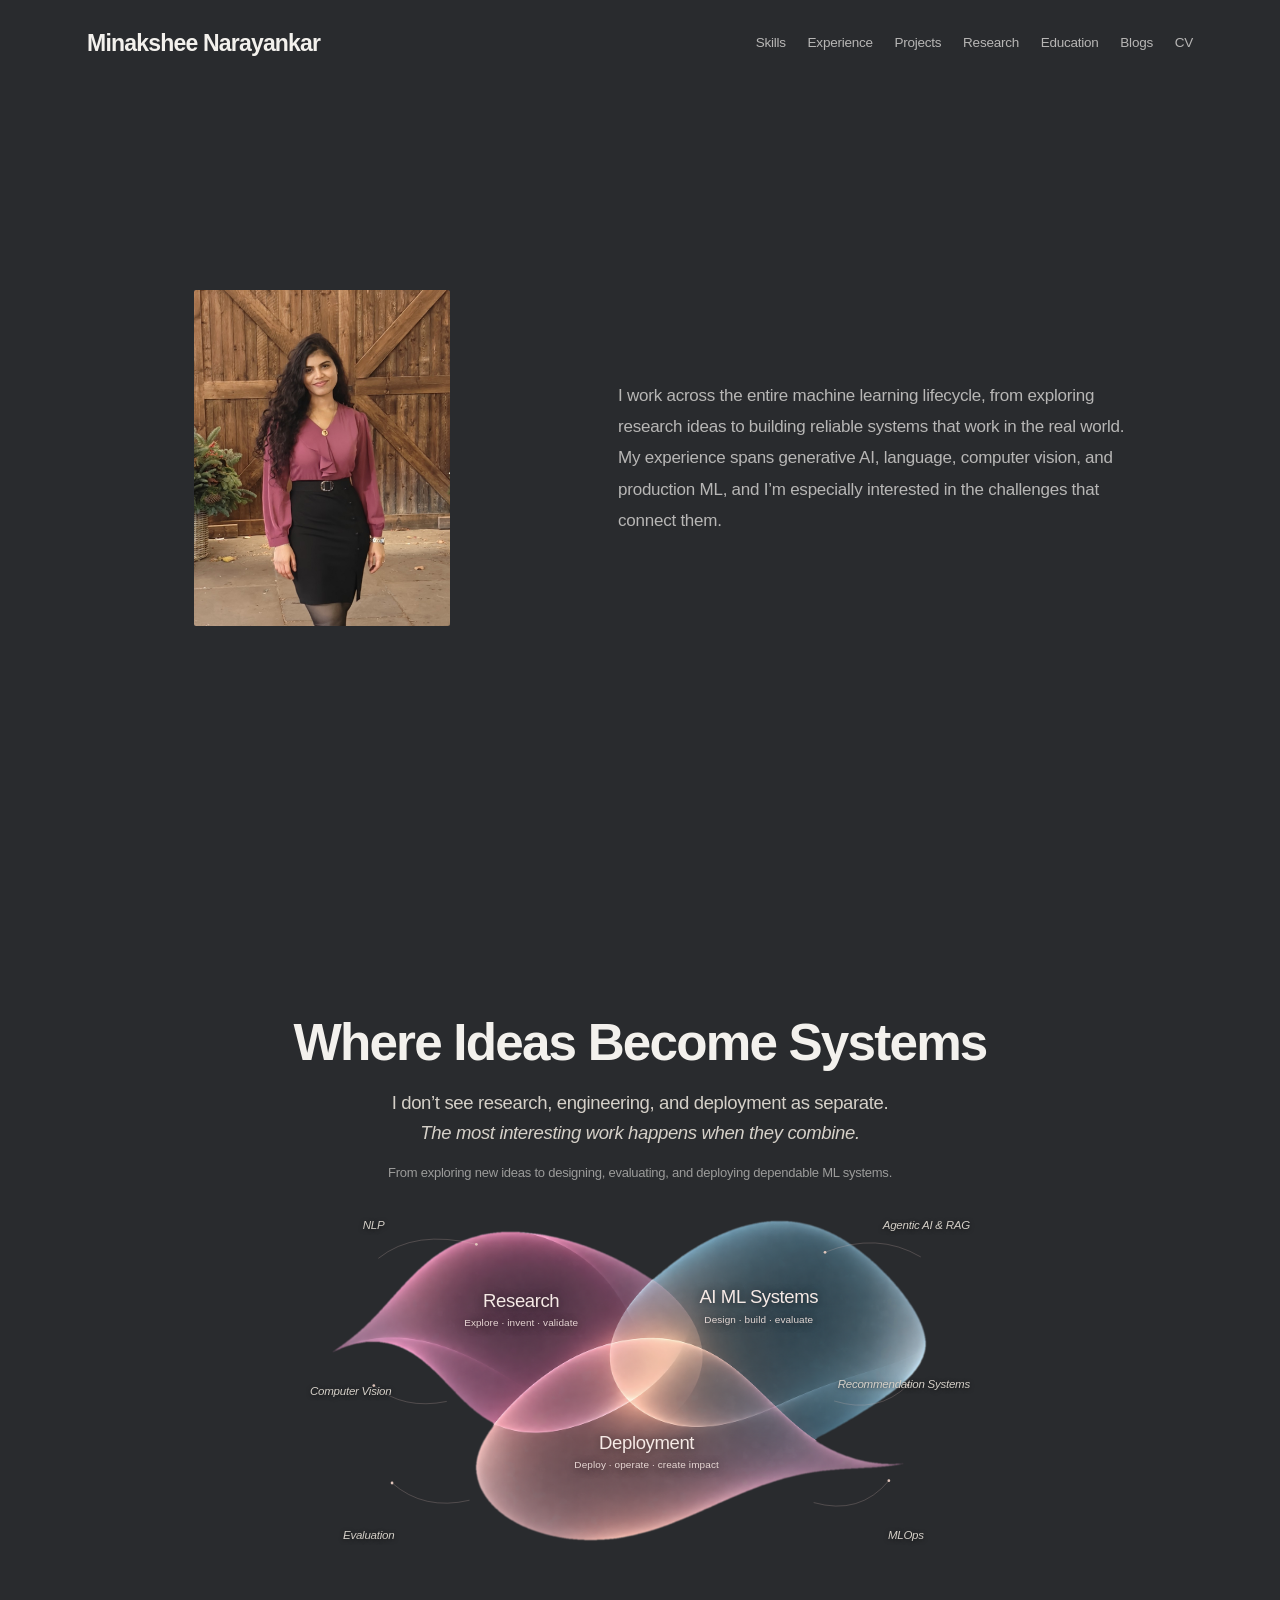
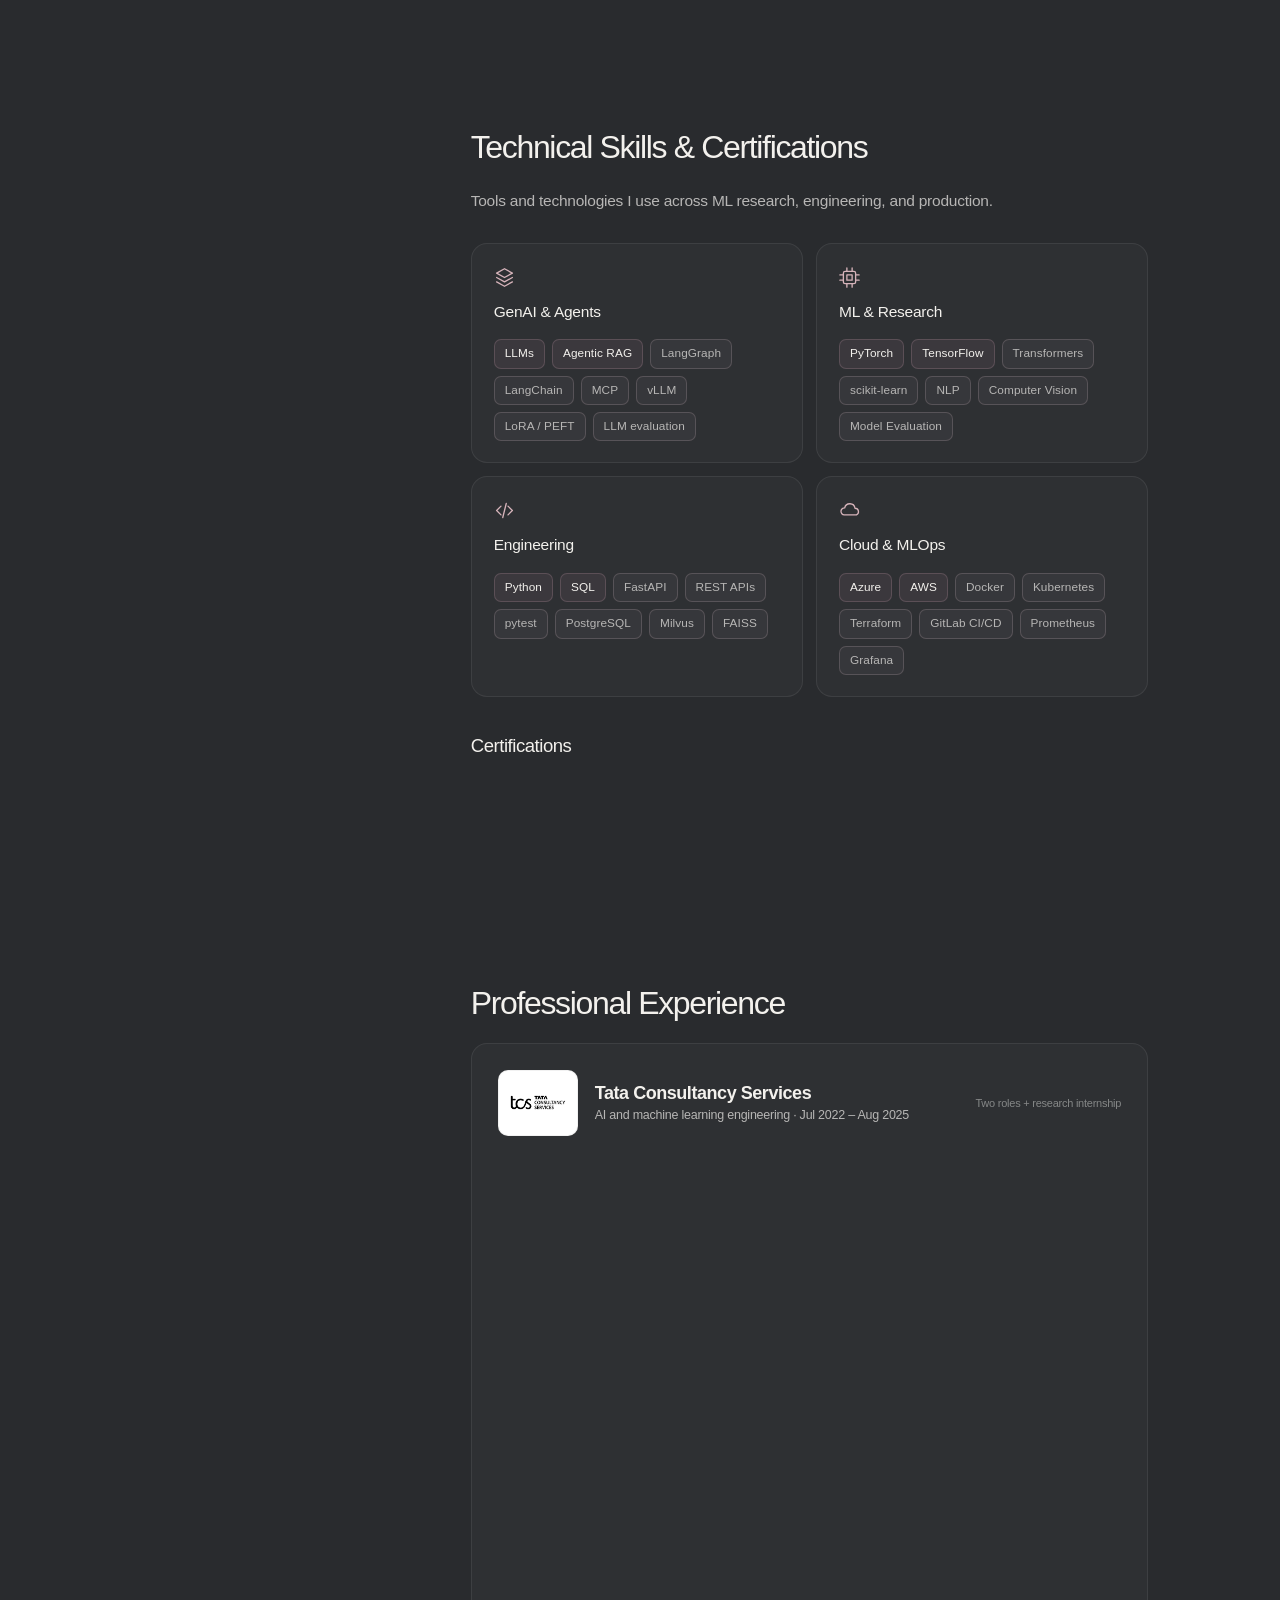
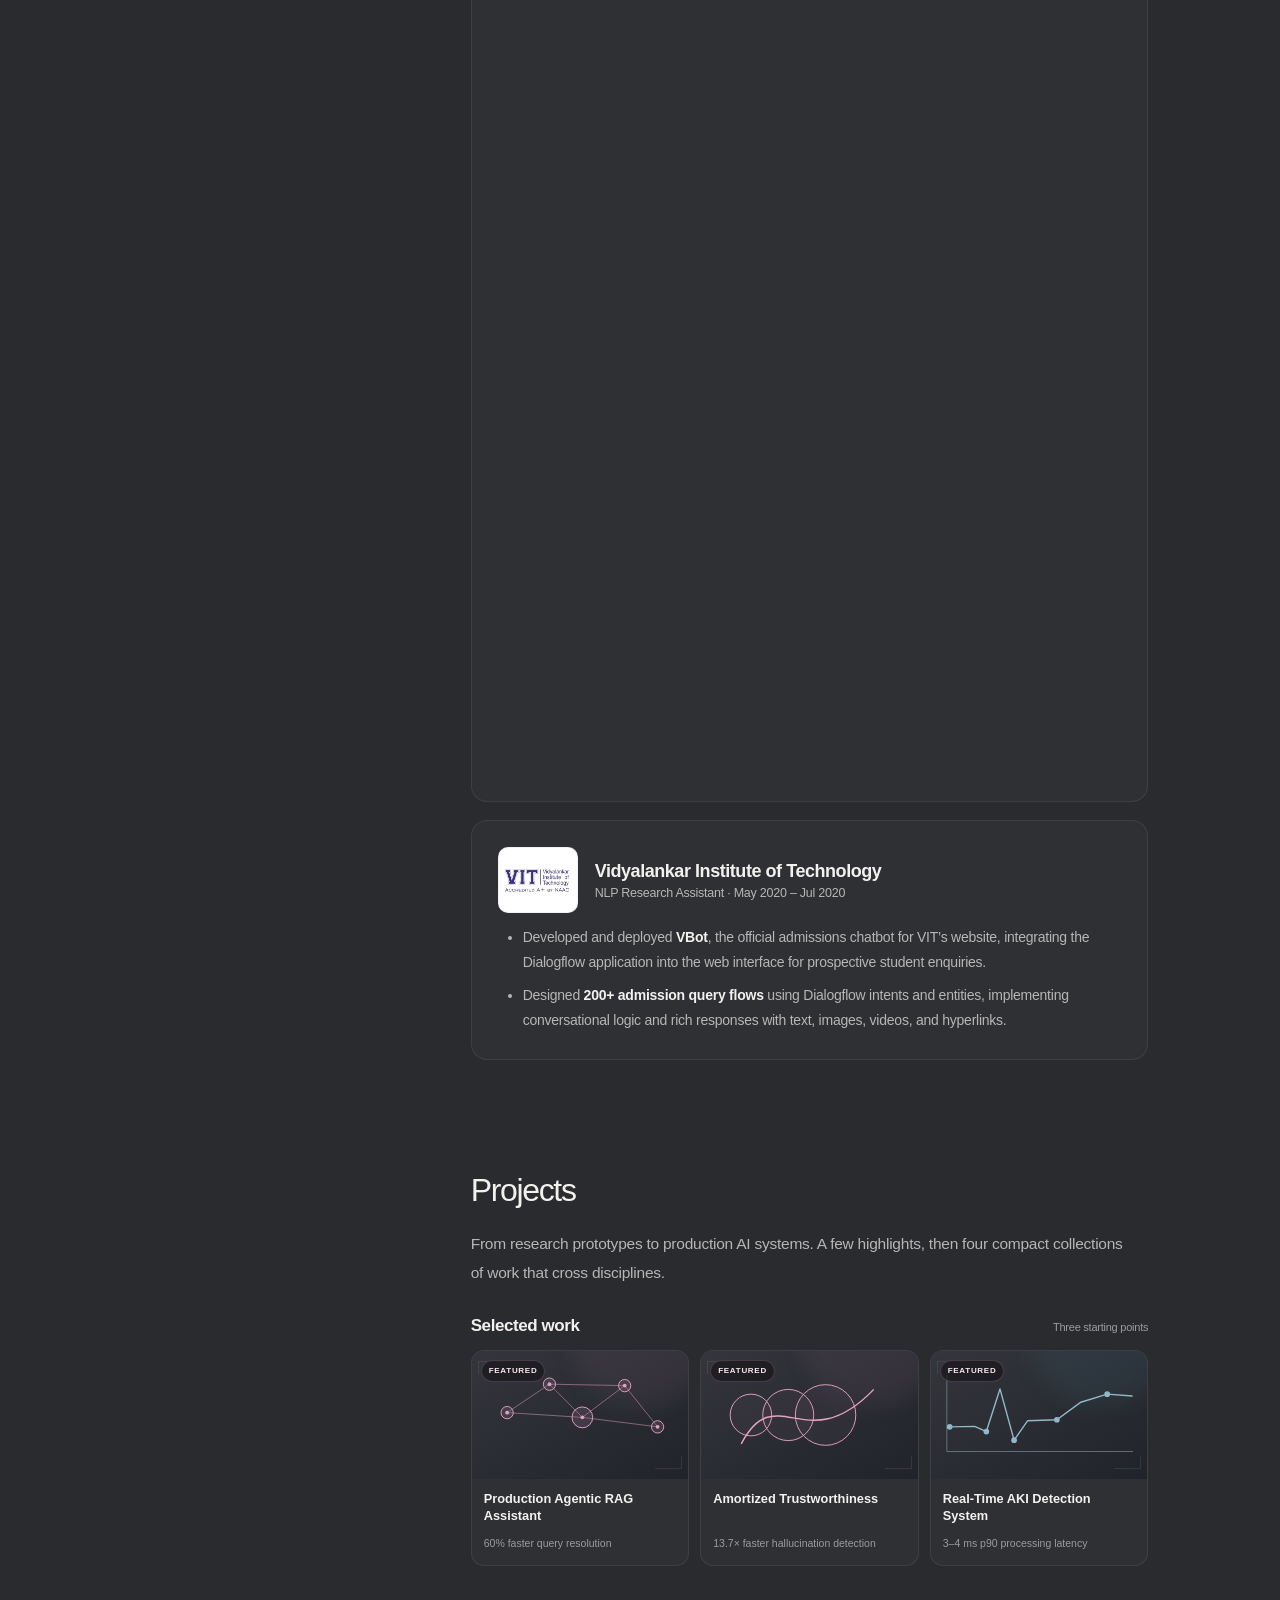
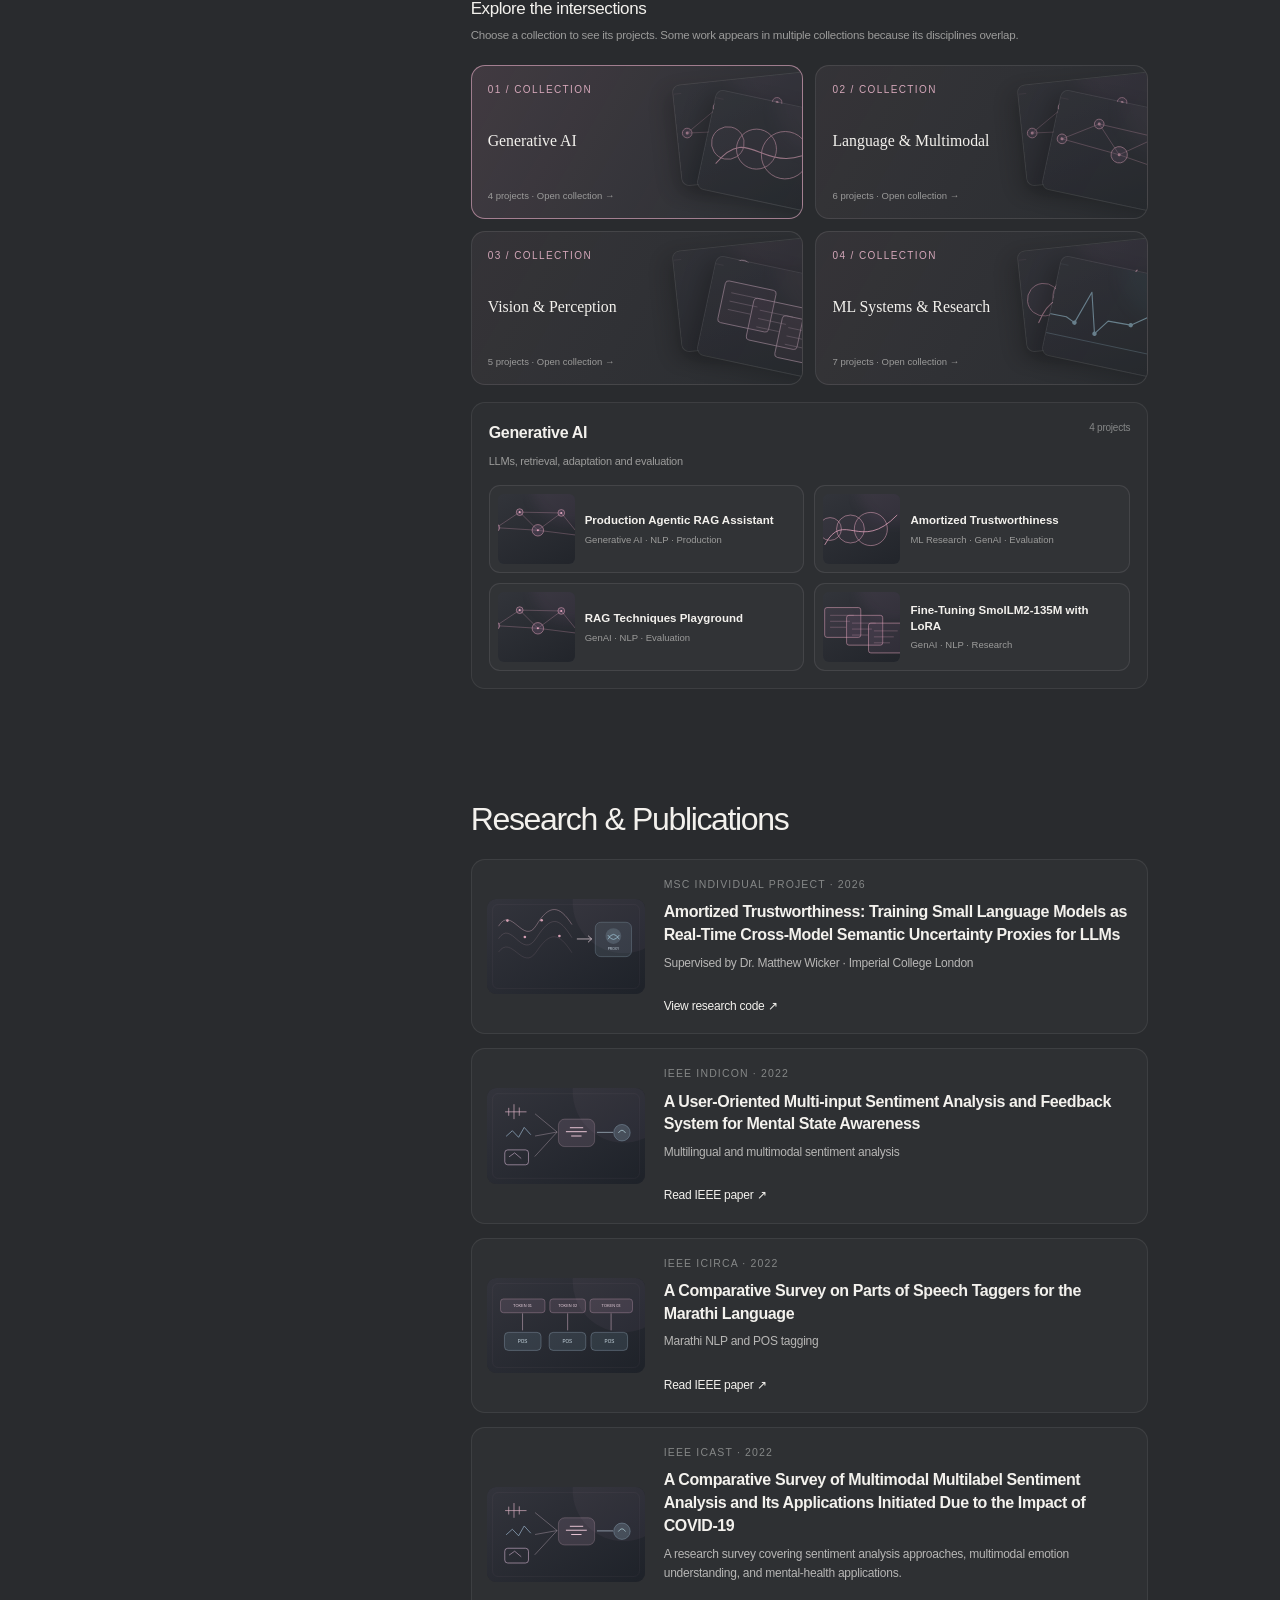
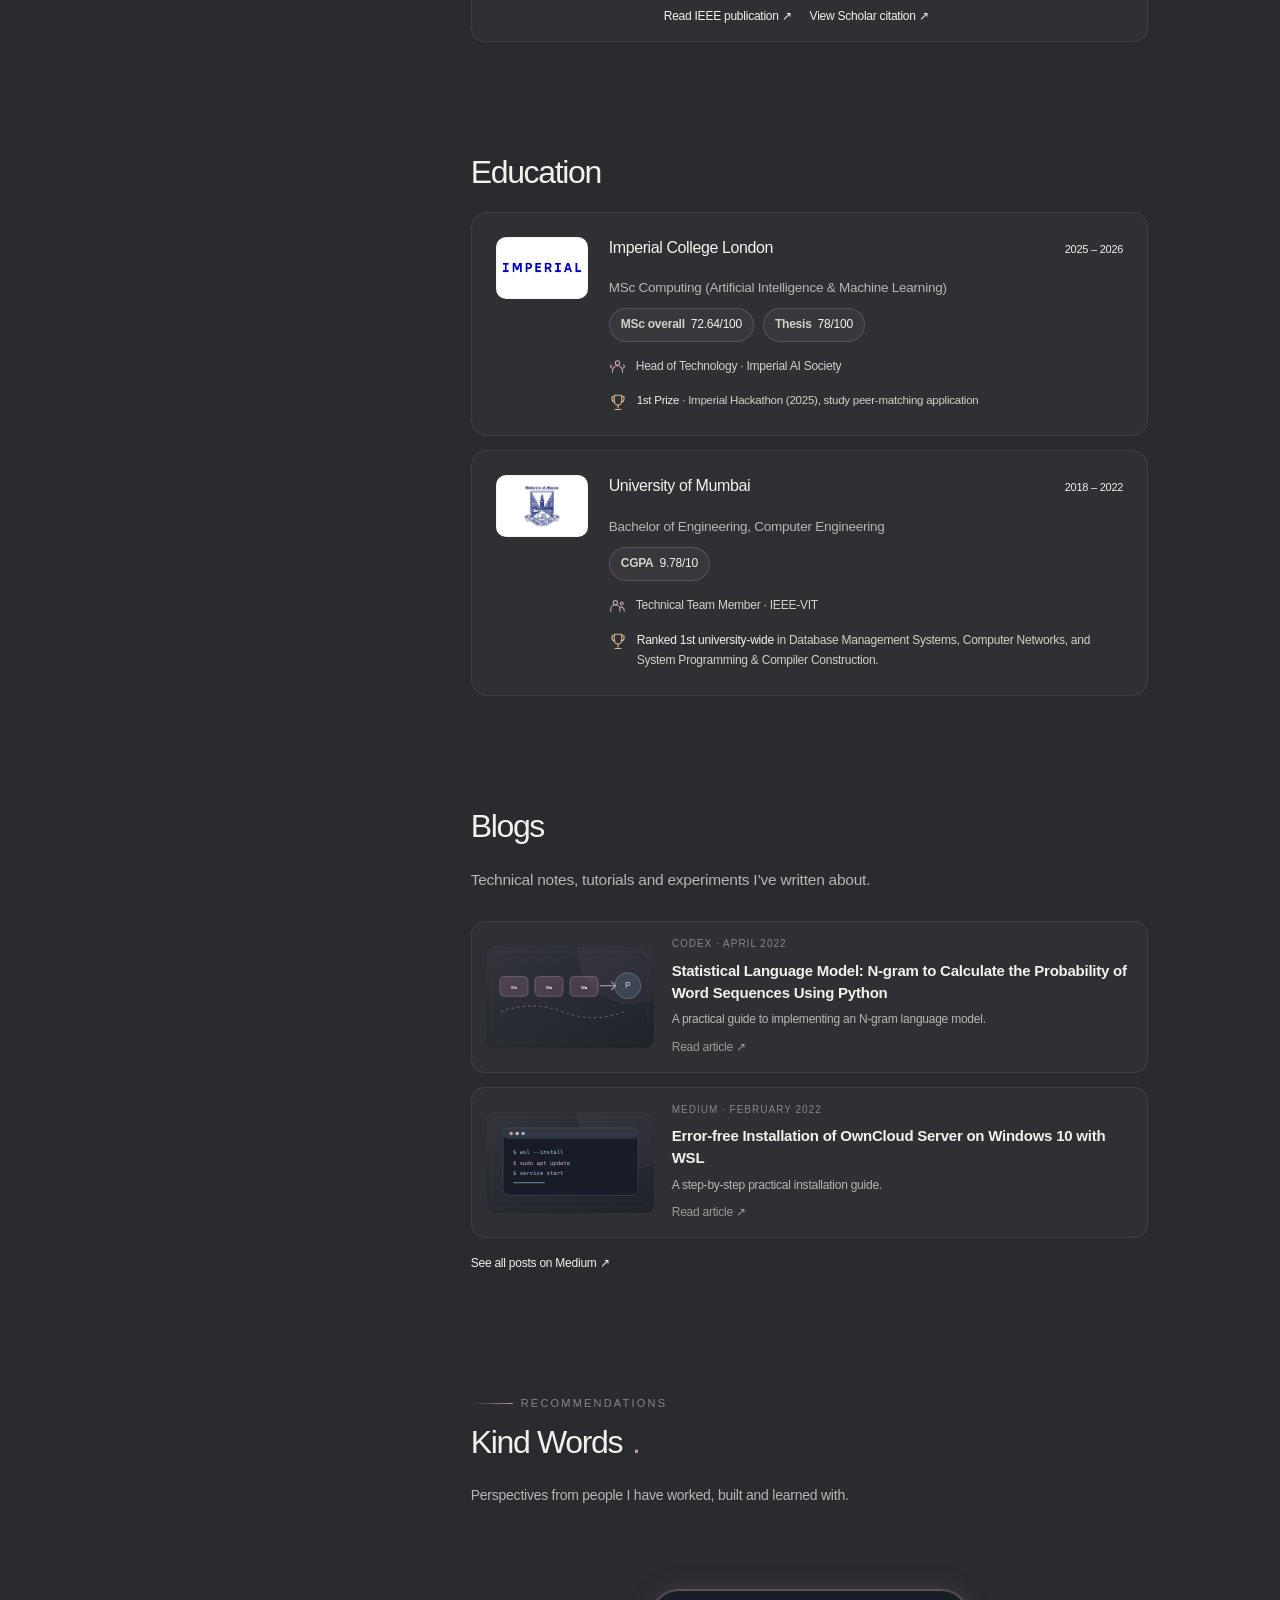
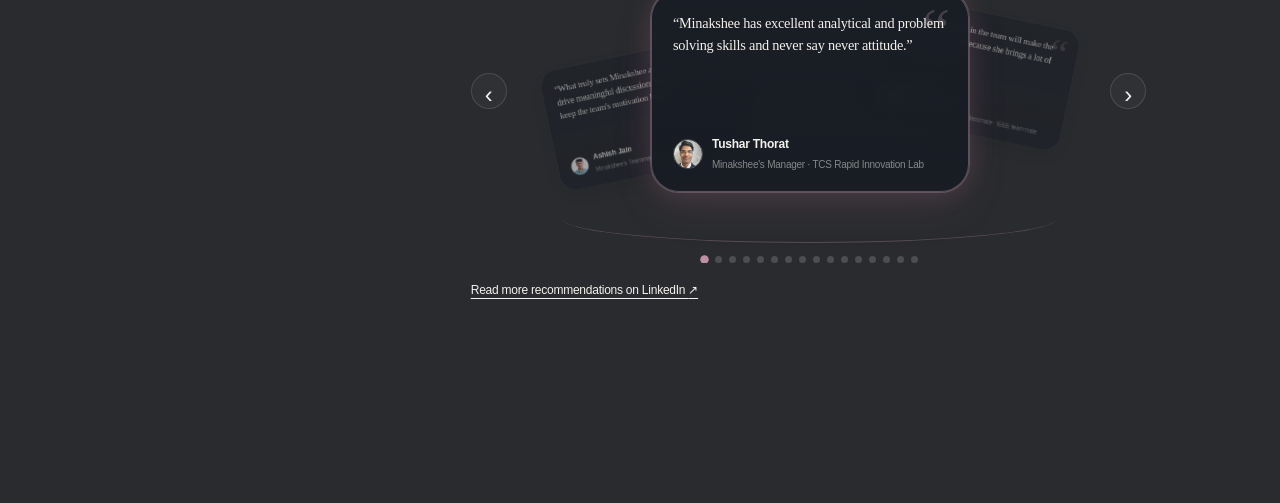
==== commit d4f31eb1: "new commit" ====
--- a/index.html
+++ b/index.html
@@ -3,7 +3,31 @@
 <html lang="en"><head>
 <meta charset="utf-8"/><meta content="width=device-width, initial-scale=1" name="viewport"/>
 <meta content="#2b2d30" name="theme-color"/>
-<title>Minakshee Narayankar | Portfolio — Version 32</title>
+<title>Minakshee Narayankar | AI &amp; Machine Learning Portfolio</title>
+<meta name="description" content="Explore Minakshee Narayankar's portfolio of AI and machine learning projects, generative AI systems, research, publications, and professional experience."/>
+<meta name="author" content="Minakshee Narayankar"/>
+<link rel="canonical" href="https://minakshee25.github.io/"/>
+<meta property="og:type" content="website"/>
+<meta property="og:title" content="Minakshee Narayankar | AI &amp; Machine Learning Portfolio"/>
+<meta property="og:description" content="AI and machine learning projects, generative AI systems, research, publications, and professional experience."/>
+<meta property="og:url" content="https://minakshee25.github.io/"/>
+<script type="application/ld+json">
+{
+  "@context": "https://schema.org",
+  "@type": "ProfilePage",
+  "url": "https://minakshee25.github.io/",
+  "name": "Minakshee Narayankar | AI & Machine Learning Portfolio",
+  "mainEntity": {
+    "@type": "Person",
+    "name": "Minakshee Narayankar",
+    "url": "https://minakshee25.github.io/",
+    "sameAs": [
+      "https://www.linkedin.com/in/minakshee-n/",
+      "https://github.com/Minakshee25"
+    ]
+  }
+}
+</script>
 <style>
 :root { color-scheme: dark; --bg:#292b2e; --fg:#f3f1ed; --muted:#b7b6b5; --secondary:#9b9b9a; --quiet:#858787; --subtle:#d5d0c8; }
 :root[data-theme="light"]{color-scheme:light;--bg:#f2f0eb;--fg:#292a2b;--muted:#575958;--secondary:#646766;--quiet:#727574;--subtle:#424748}
@@ -804,7 +828,7 @@
 .v31-photo-avatar img{object-fit:cover!important;object-position:50% 50%!important;transform:none!important;}
 </style></head><body>
 <header aria-label="Main navigation" class="site-header"><a aria-label="Minakshee Narayankar — go to home" class="site-brand" href="#home">Minakshee Narayankar</a><div class="nav-shell">
-<nav aria-label="Portfolio sections" class="site-nav" id="site-nav"><a href="#skills">Skills</a><a href="#experience">Experience</a><a href="#projects">Projects</a><a href="#research">Research</a><a href="#education">Education</a><a href="#blogs">Blogs</a></nav>
+<nav aria-label="Portfolio sections" class="site-nav" id="site-nav"><a href="#skills">Skills</a><a href="#experience">Experience</a><a href="#projects">Projects</a><a href="#research">Research</a><a href="#education">Education</a><a href="#blogs">Blogs</a><a href="https://drive.google.com/file/d/1IqnYIvu2zfHBh0Sfzd30JHN3pKbFivHW/view?usp=sharing" target="_blank" rel="noopener noreferrer" aria-label="View CV in Google Drive (opens in a new tab)">CV</a></nav>
 <button aria-expanded="false" aria-label="Open navigation" class="mobile-menu" id="mobile-menu">Menu</button>
 <!-- <button aria-label="Toggle light or dark mode" class="theme-button" id="theme-button" title="Toggle light or dark mode"><svg viewbox="0 0 24 24"><path d="M20.5 14.7A8.5 8.5 0 0 1 9.3 3.5 8.6 8.6 0 1 0 20.5 14.7Z"></path></svg></button> -->
 </div></header>
@@ -1018,7 +1042,7 @@
  const menuButton=document.getElementById('mobile-menu'), nav=document.getElementById('site-nav');
  menuButton.addEventListener('click',()=>{const open=nav.classList.toggle('open');menuButton.setAttribute('aria-expanded',String(open));});
  nav.querySelectorAll('a').forEach(a=>a.addEventListener('click',()=>{nav.classList.remove('open');menuButton.setAttribute('aria-expanded','false');}));
- const links=[...nav.querySelectorAll('a')]; const sections=links.map(a=>document.querySelector(a.getAttribute('href')));
+ const links=[...nav.querySelectorAll('a[href^="#"]')]; const sections=links.map(a=>document.querySelector(a.getAttribute('href')));
  function mark(){let selected=-1;const threshold=window.scrollY+window.innerHeight*.28;for(let i=0;i<sections.length;i++)if(sections[i].getBoundingClientRect().top+window.scrollY<=threshold)selected=i; if(window.scrollY+window.innerHeight>=document.documentElement.scrollHeight-20)selected=links.length-1;links.forEach((a,i)=>a.classList.toggle('active',i===selected));}
  window.addEventListener('scroll',mark,{passive:true});mark();
 
